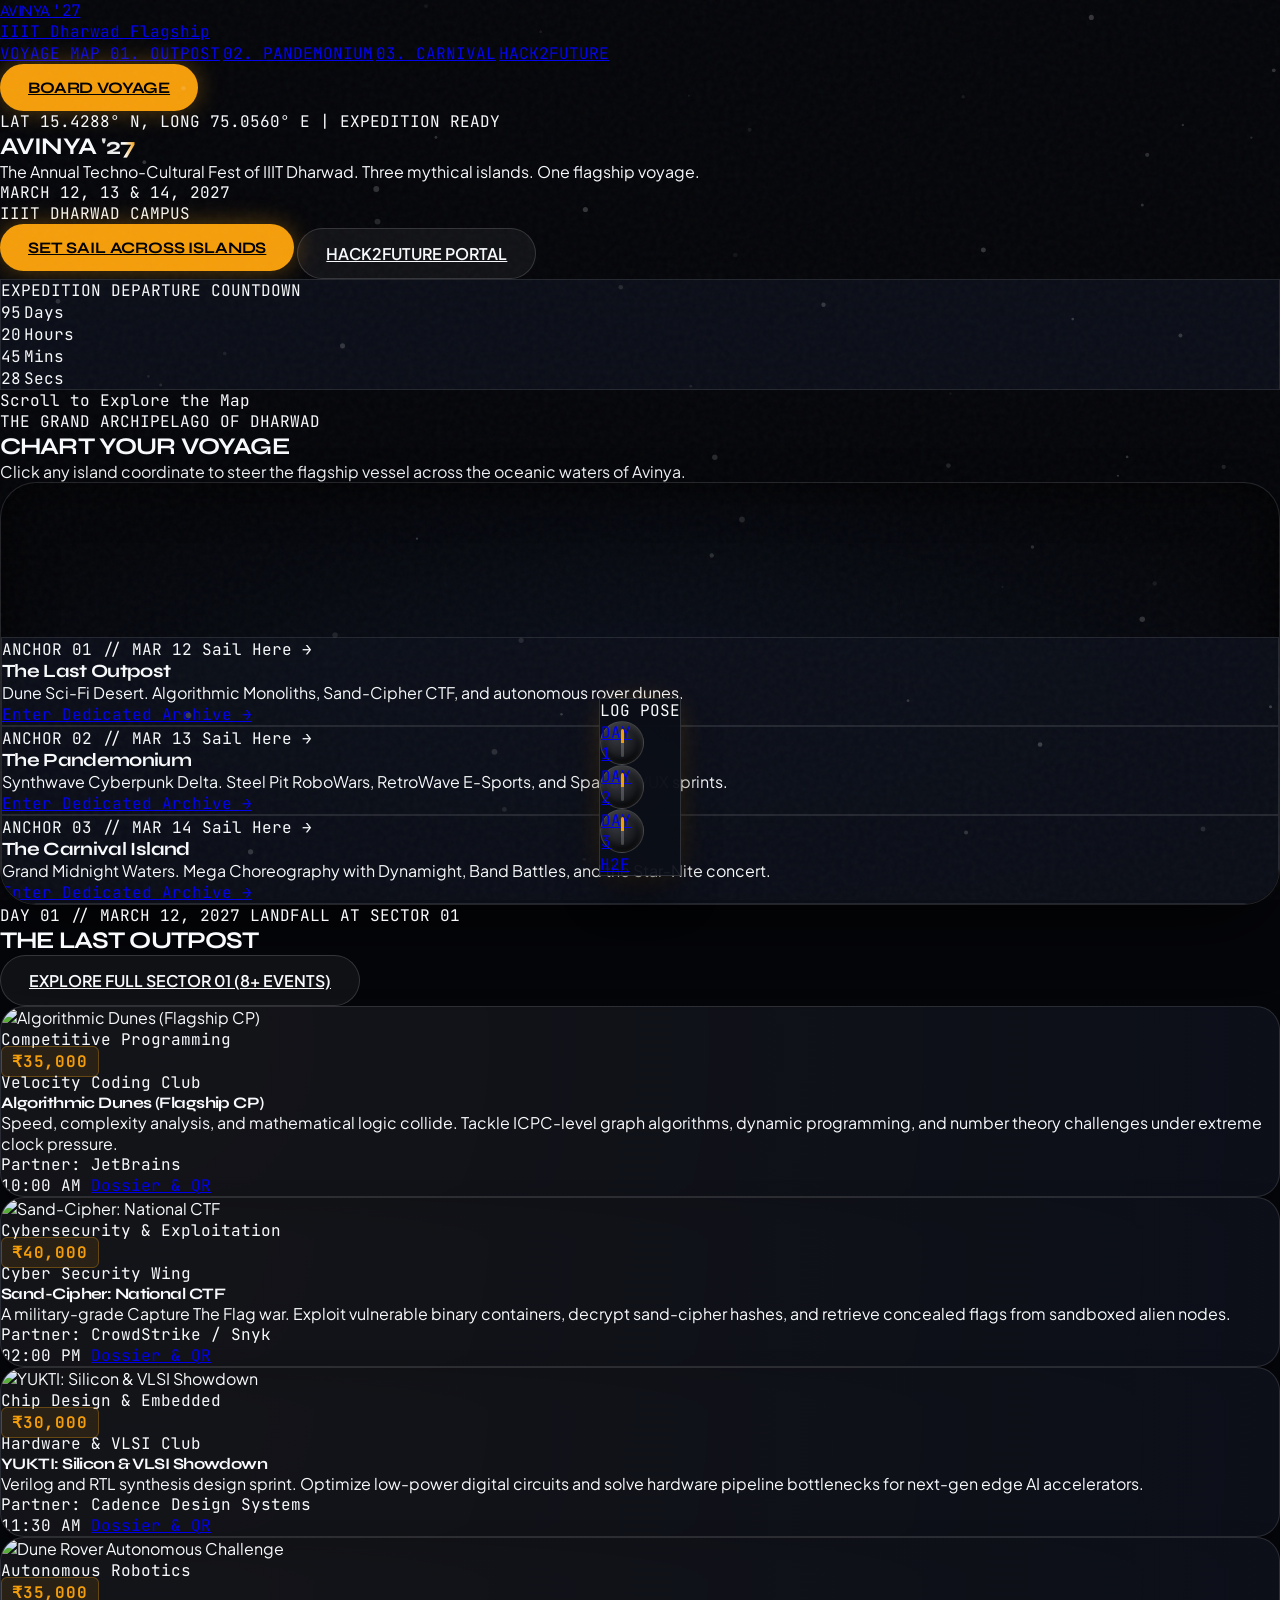
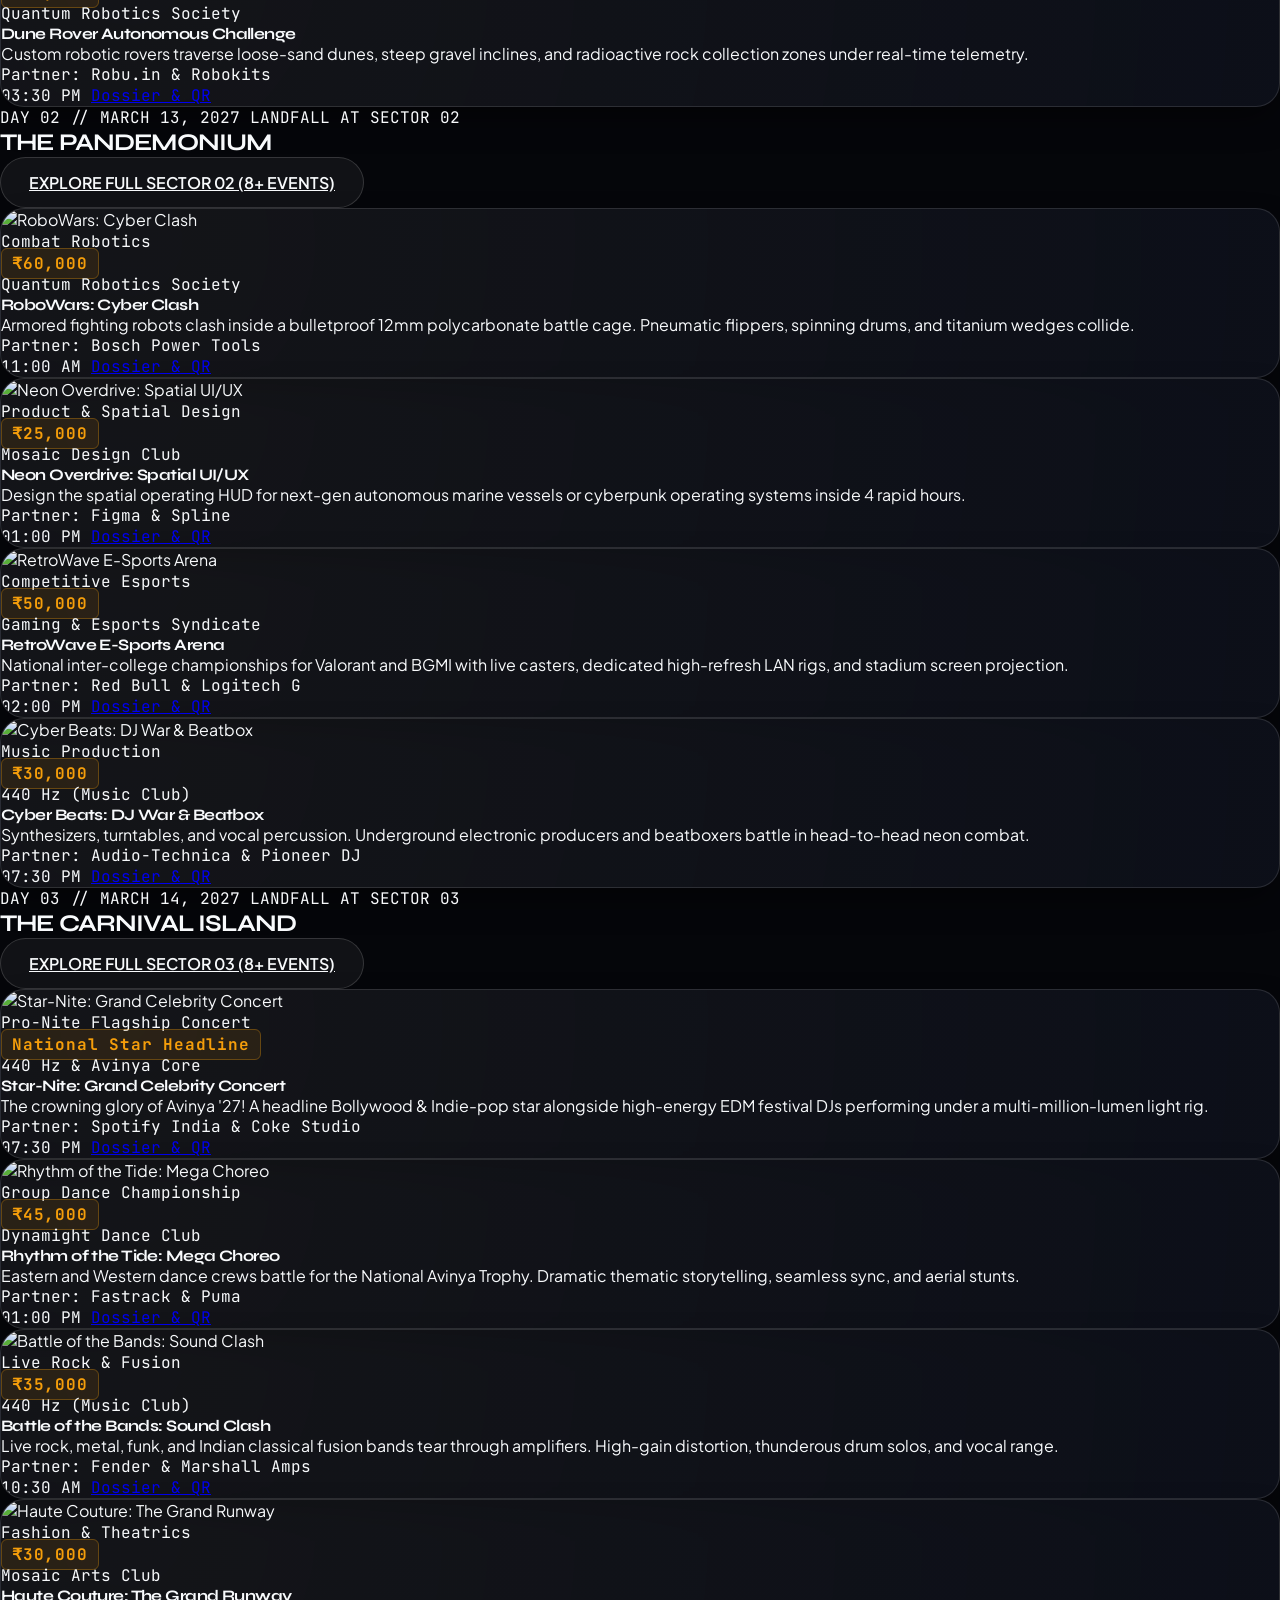
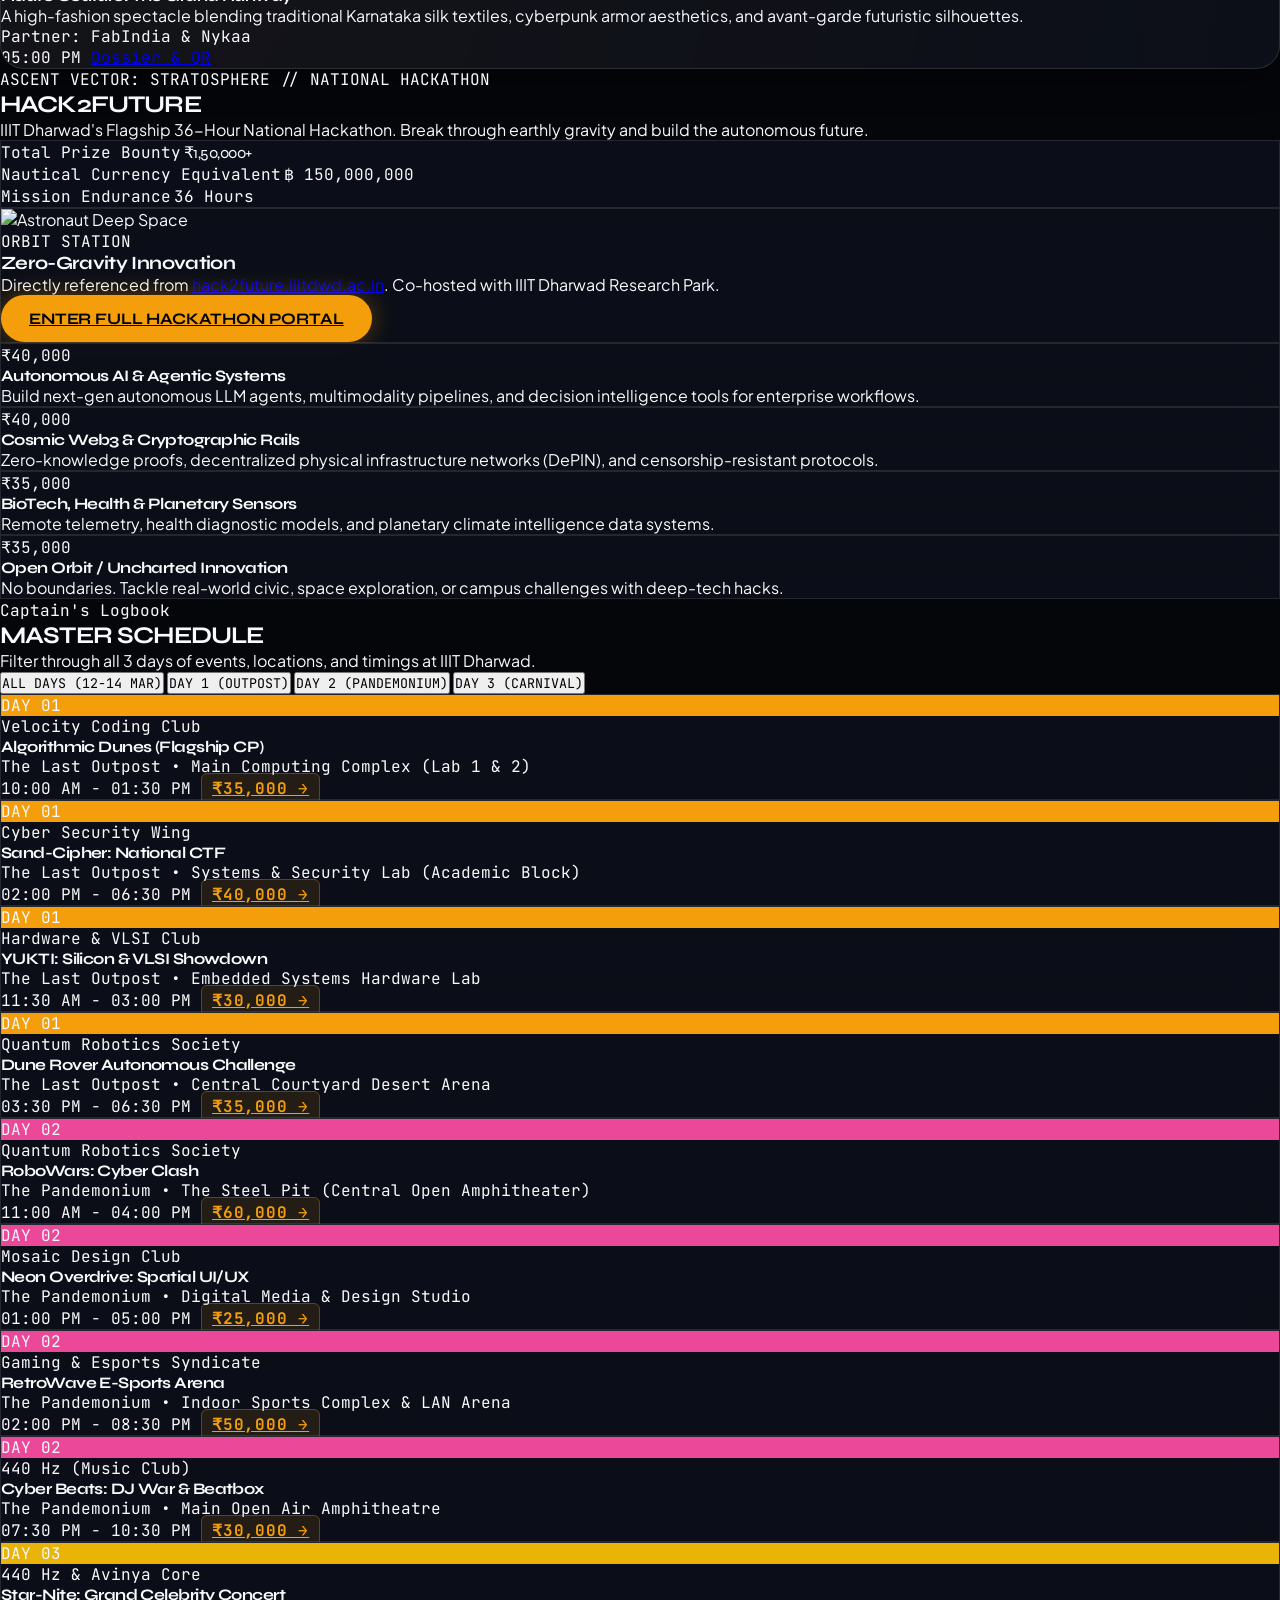
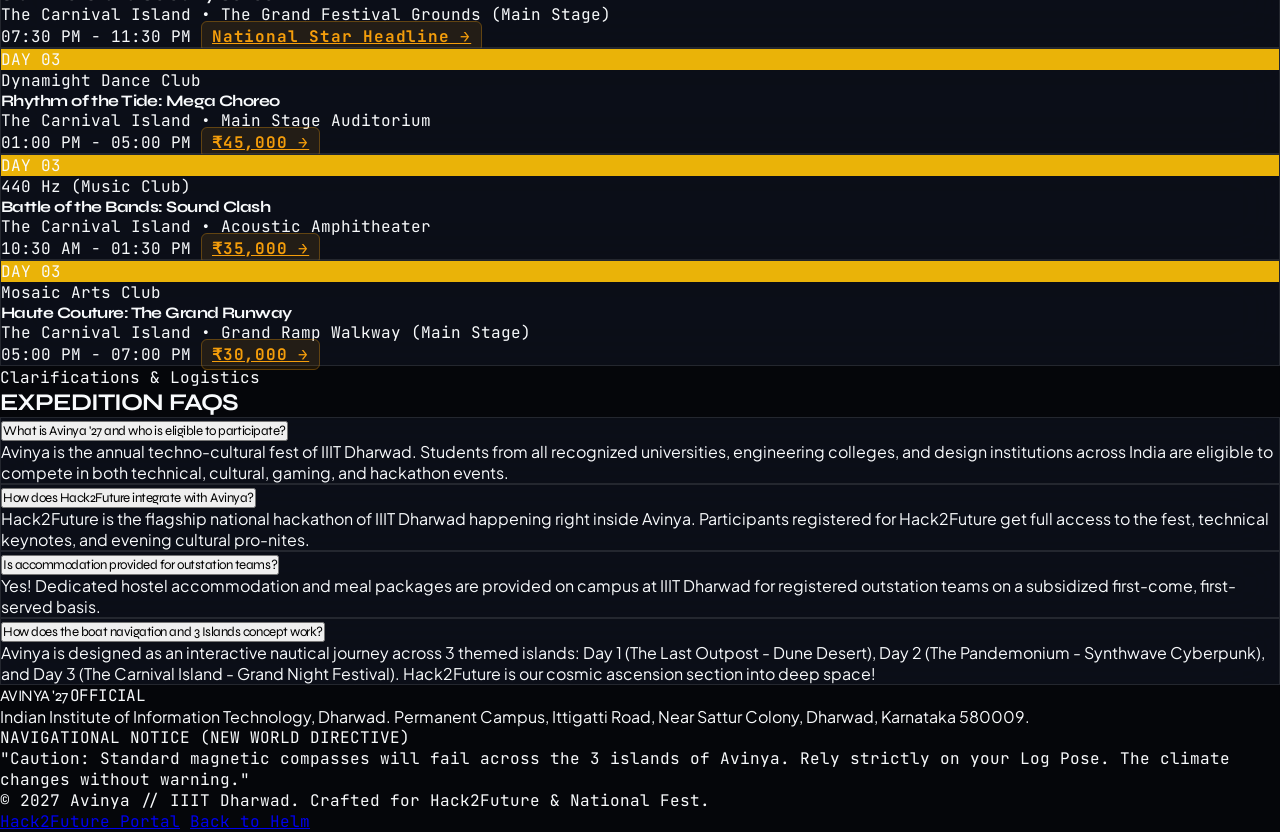
==== index.html @ 0f1f4bf7 "fix: remove active curtain overlay and ensure safe instant rendering on deployment" ====
<!DOCTYPE html>
<html lang="en" class="scroll-smooth">
<head>
  <meta charset="UTF-8">
  <meta name="viewport" content="width=device-width, initial-scale=1.0">
  <title>AVINYA '27 | IIIT Dharwad Techno-Cultural Fest & Hack2Future</title>
  <meta name="description" content="Official portal of Avinya '27 - The 3-Day Techno-Cultural Odyssey of IIIT Dharwad (March 12-14, 2027) featuring Hack2Future national hackathon.">

  <!-- Tailwind CSS CDN -->
  <script src="https://cdn.tailwindcss.com"></script>
  <script>
    tailwind.config = {
      theme: {
        extend: {
          colors: {
            dune: { 400: '#FBBF24', 500: '#F59E0B', 600: '#D97706', 800: '#78350F' },
            synth: { 400: '#F472B6', 500: '#EC4899', 600: '#DB2777', cyan: '#06B6D4' },
            carnival: { 400: '#FDE047', 500: '#EAB308', 600: '#CA8A04', crimson: '#EF4444' },
            space: { cyan: '#38BDF8', violet: '#818CF8', navy: '#0B0F19' }
          }
        }
      }
    }
  </script>

  <!-- Lucide Icons CDN -->
  <script src="https://unpkg.com/lucide@latest"></script>
  <!-- GSAP & ScrollTrigger CDN -->
  <script src="https://cdnjs.cloudflare.com/ajax/libs/gsap/3.12.5/gsap.min.js"></script>
  <script src="https://cdnjs.cloudflare.com/ajax/libs/gsap/3.12.5/ScrollTrigger.min.js"></script>
  <!-- Custom Styles -->
  <link rel="stylesheet" href="styles.css">
</head>
<body class="bg-[#05060A] text-slate-100 antialiased selection:bg-amber-500 selection:text-black">

  <!-- Cinema-Wipe Page Transition Curtain -->
  <div id="page-curtain" class="page-curtain"></div>

  <!-- Particle Canvas -->
  <canvas id="ambient-canvas"></canvas>
  <div class="noise-overlay"></div>

  <!-- ========================================================================
       TOP NAVIGATION BAR (SHARED APPLE-STYLE)
       ======================================================================== -->
  <header class="fixed top-0 left-0 right-0 z-40 px-4 sm:px-8 py-4 transition-all duration-300 backdrop-blur-xl bg-[#05060A]/80 border-b border-white/10">
    <div class="max-w-7xl mx-auto flex items-center justify-between">
      
      <!-- Brand Logo / IIIT Dharwad Crest -->
      <a href="index.html" class="flex items-center gap-3 group">
        <div class="w-10 h-10 rounded-xl bg-gradient-to-tr from-amber-500 to-pink-500 p-0.5 shadow-lg shadow-amber-500/20 group-hover:scale-105 transition-transform">
          <div class="w-full h-full bg-[#08090D] rounded-[10px] flex items-center justify-center">
            <i data-lucide="compass" class="w-5 h-5 text-amber-400 group-hover:rotate-45 transition-transform duration-500"></i>
          </div>
        </div>
        <div>
          <div class="font-display font-black text-lg tracking-wider text-white flex items-center gap-1.5">
            AVINYA <span class="text-xs font-mono font-bold px-1.5 py-0.5 rounded bg-amber-500/10 text-amber-400 border border-amber-500/30">'27</span>
          </div>
          <p class="text-[10px] font-mono tracking-widest text-slate-400 uppercase">IIIT Dharwad Flagship</p>
        </div>
      </a>

      <!-- Desktop Links: Direct to Dedicated Pages -->
      <nav class="hidden md:flex items-center gap-1 bg-white/5 border border-white/10 px-4 py-1.5 rounded-full backdrop-blur-lg">
        <a href="#voyage-map" class="px-3 py-1.5 text-xs font-mono tracking-wide text-amber-400 hover:text-white transition-colors flex items-center gap-1.5">
          <i data-lucide="navigation-2" class="w-3.5 h-3.5"></i> VOYAGE MAP
        </a>
        <span class="w-px h-3 bg-white/20 mx-1"></span>
        <a href="day1.html" class="px-3 py-1.5 text-xs font-mono tracking-wide text-slate-300 hover:text-amber-400 transition-colors">01. OUTPOST</a>
        <a href="day2.html" class="px-3 py-1.5 text-xs font-mono tracking-wide text-slate-300 hover:text-pink-400 transition-colors">02. PANDEMONIUM</a>
        <a href="day3.html" class="px-3 py-1.5 text-xs font-mono tracking-wide text-slate-300 hover:text-yellow-400 transition-colors">03. CARNIVAL</a>
        <span class="w-px h-3 bg-white/20 mx-1"></span>
        <a href="hack2future.html" class="px-3 py-1.5 text-xs font-mono font-bold text-sky-400 hover:text-sky-300 flex items-center gap-1.5 transition-colors">
          <i data-lucide="sparkles" class="w-3.5 h-3.5"></i> HACK2FUTURE
        </a>
      </nav>

      <!-- Action Controls -->
      <div class="flex items-center gap-3">
        <a href="hack2future.html" class="btn-primary text-xs !py-2.5 !px-5 inline-flex items-center gap-2">
          <span>BOARD VOYAGE</span>
          <i data-lucide="arrow-up-right" class="w-3.5 h-3.5"></i>
        </a>
      </div>

    </div>
  </header>

  <main class="relative z-10">

    <!-- ========================================================================
         HERO SECTION: THE HARBOR (PORT OF DHARWAD)
         ======================================================================== -->
    <section id="hero" class="relative min-h-screen flex flex-col justify-center items-center px-4 sm:px-6 pt-24 pb-20 overflow-hidden">
      
      <!-- Subtle Horizon Glow -->
      <div class="absolute inset-0 bg-radial from-amber-500/10 via-transparent to-transparent pointer-events-none"></div>
      
      <!-- Telemetry Coordinates Header -->
      <div class="apple-reveal flex items-center gap-2 px-3.5 py-1.5 rounded-full bg-white/5 border border-white/10 text-slate-300 text-xs font-mono mb-6">
        <span class="w-2 h-2 rounded-full bg-emerald-400 animate-ping"></span>
        <span>LAT 15.4288° N, LONG 75.0560° E</span>
        <span class="text-slate-500">|</span>
        <span class="text-amber-400 font-semibold">EXPEDITION READY</span>
      </div>

      <!-- Grand Title -->
      <div class="text-center max-w-5xl mx-auto">
        <h1 class="apple-reveal font-display font-black text-6xl sm:text-7xl md:text-8xl lg:text-9xl tracking-tight leading-[0.9] text-white uppercase mb-4">
          AVINYA <span class="text-shimmer">'27</span>
        </h1>
        
        <p class="apple-reveal text-lg sm:text-xl md:text-2xl font-light text-slate-300 max-w-2xl mx-auto mb-8 font-body">
          The Annual Techno-Cultural Fest of <span class="text-white font-semibold">IIIT Dharwad</span>. 
          Three mythical islands. One flagship voyage.
        </p>

        <!-- Fest Dates Badge -->
        <div class="apple-reveal inline-flex items-center gap-4 px-6 py-2.5 rounded-2xl bg-white/5 border border-white/15 backdrop-blur-xl mb-10 shadow-2xl shadow-black">
          <div class="flex items-center gap-2 text-amber-400 font-mono text-sm font-semibold">
            <i data-lucide="calendar" class="w-4 h-4"></i>
            <span>MARCH 12, 13 & 14, 2027</span>
          </div>
          <span class="w-px h-4 bg-white/20"></span>
          <div class="flex items-center gap-2 text-slate-400 font-mono text-sm">
            <i data-lucide="map-pin" class="w-4 h-4 text-pink-400"></i>
            <span>IIIT DHARWAD CAMPUS</span>
          </div>
        </div>

        <!-- Action CTAs -->
        <div class="apple-reveal flex flex-wrap items-center justify-center gap-4 mb-16">
          <a href="#voyage-map" class="btn-primary text-sm sm:text-base flex items-center gap-3 group">
            <span>SET SAIL ACROSS ISLANDS</span>
            <i data-lucide="anchor" class="w-4 h-4 group-hover:rotate-45 transition-transform"></i>
          </a>
          <a href="hack2future.html" class="btn-secondary text-sm sm:text-base flex items-center gap-3">
            <i data-lucide="rocket" class="w-4 h-4 text-sky-400"></i>
            <span>HACK2FUTURE PORTAL</span>
          </a>
        </div>

        <!-- Live Countdown Timer -->
        <div class="apple-reveal max-w-xl mx-auto p-4 rounded-2xl glass-panel">
          <div class="text-[11px] font-mono uppercase tracking-widest text-slate-400 mb-3 flex items-center justify-center gap-2">
            <i data-lucide="clock" class="w-3.5 h-3.5 text-amber-400"></i>
            <span>EXPEDITION DEPARTURE COUNTDOWN</span>
          </div>
          <div class="grid grid-cols-4 gap-2 text-center" id="countdown-grid">
            <div class="p-2 sm:p-3 rounded-xl bg-black/40 border border-white/5">
              <span id="cd-days" class="block font-mono font-bold text-2xl sm:text-3xl text-white">00</span>
              <span class="text-[10px] font-mono text-slate-400 uppercase">Days</span>
            </div>
            <div class="p-2 sm:p-3 rounded-xl bg-black/40 border border-white/5">
              <span id="cd-hours" class="block font-mono font-bold text-2xl sm:text-3xl text-white">00</span>
              <span class="text-[10px] font-mono text-slate-400 uppercase">Hours</span>
            </div>
            <div class="p-2 sm:p-3 rounded-xl bg-black/40 border border-white/5">
              <span id="cd-minutes" class="block font-mono font-bold text-2xl sm:text-3xl text-white">00</span>
              <span class="text-[10px] font-mono text-slate-400 uppercase">Mins</span>
            </div>
            <div class="p-2 sm:p-3 rounded-xl bg-black/40 border border-white/5">
              <span id="cd-seconds" class="block font-mono font-bold text-2xl sm:text-3xl text-amber-400">00</span>
              <span class="text-[10px] font-mono text-slate-400 uppercase">Secs</span>
            </div>
          </div>
        </div>

      </div>

      <div class="absolute bottom-6 left-1/2 -translate-x-1/2 flex flex-col items-center gap-2 text-slate-500 font-mono text-[10px] tracking-widest uppercase">
        <span>Scroll to Explore the Map</span>
        <div class="w-5 h-9 rounded-full border border-white/20 flex justify-center pt-1.5">
          <div class="w-1.5 h-2 rounded-full bg-amber-400 animate-bounce"></div>
        </div>
      </div>

    </section>

    <!-- ========================================================================
         INTERACTIVE ARCHIPELAGO VOYAGE MAP & SAILING PIRATE SHIP
         ======================================================================== -->
    <section id="voyage-map" class="py-24 px-4 sm:px-6 max-w-7xl mx-auto">
      
      <div class="apple-reveal text-center max-w-3xl mx-auto mb-14">
        <div class="inline-flex items-center gap-2 px-3.5 py-1.5 rounded-full bg-amber-500/10 border border-amber-500/30 text-amber-400 text-xs font-mono mb-3">
          <i data-lucide="map" class="w-3.5 h-3.5"></i>
          <span>THE GRAND ARCHIPELAGO OF DHARWAD</span>
        </div>
        <h2 class="font-display font-black text-4xl sm:text-6xl text-white uppercase tracking-tight mb-4">
          CHART YOUR <span class="text-amber-400">VOYAGE</span>
        </h2>
        <p class="text-slate-300 font-body text-base sm:text-lg">
          Click any island coordinate to steer the flagship vessel across the oceanic waters of Avinya.
        </p>
      </div>

      <!-- Interactive Map Frame -->
      <div class="apple-reveal archipelago-map-container p-6 sm:p-12 relative min-h-[480px] sm:min-h-[580px] flex items-center justify-center">
        
        <!-- Ocean Background Grid & Dotted Route -->
        <svg class="absolute inset-0 w-full h-full pointer-events-none" xmlns="http://www.w3.org/2000/svg">
          <defs>
            <linearGradient id="routeGradient" x1="0%" y1="0%" x2="100%" y2="100%">
              <stop offset="0%" stop-color="#F59E0B" />
              <stop offset="50%" stop-color="#EC4899" />
              <stop offset="100%" stop-color="#EAB308" />
            </linearGradient>
          </defs>
          <!-- Nautical Sailing Path -->
          <path d="M 120 400 Q 320 200, 520 340 T 920 180 T 1100 80" 
                fill="none" 
                stroke="url(#routeGradient)" 
                stroke-width="3" 
                stroke-dasharray="8 8" 
                class="opacity-60" />
        </svg>

        <!-- Sailing Ship / Flagship Vessel Icon (Moves dynamically) -->
        <div id="interactive-ship" class="voyager-ship" style="top: 68%; left: 16%;">
          <div class="relative w-12 h-12 rounded-full bg-amber-500/20 border-2 border-amber-400 p-2 flex items-center justify-center text-amber-300 shadow-xl shadow-amber-500/40">
            <i data-lucide="sailboat" class="w-6 h-6 animate-pulse"></i>
            <div class="water-ripple w-12 h-12"></div>
          </div>
        </div>

        <!-- 3 Interactive Island Atolls on Map -->
        <div class="relative z-20 w-full max-w-5xl grid grid-cols-1 md:grid-cols-3 gap-6 sm:gap-8">
          
          <!-- Island 1 Atoll Anchor -->
          <div onclick="window.sailToIsland(1)" class="p-6 rounded-3xl glass-panel border border-amber-500/30 hover:border-amber-400 transition-all cursor-pointer group text-left relative overflow-hidden bg-gradient-to-b from-amber-950/30 to-black/80">
            <div class="flex items-center justify-between mb-3">
              <span class="px-2.5 py-0.5 rounded-full bg-amber-500/20 text-amber-300 font-mono text-[10px] font-bold border border-amber-500/30">
                ANCHOR 01 // MAR 12
              </span>
              <span class="text-xs font-mono text-slate-400 group-hover:text-amber-400 transition-colors">Sail Here &rarr;</span>
            </div>
            <h3 class="font-display font-bold text-2xl text-white mb-2 group-hover:text-amber-400 transition-colors">
              The Last Outpost
            </h3>
            <p class="text-xs text-slate-300 font-body leading-relaxed mb-4">
              Dune Sci-Fi Desert. Algorithmic Monoliths, Sand-Cipher CTF, and autonomous rover dunes.
            </p>
            <a href="day1.html" class="text-xs font-mono font-bold text-amber-400 underline underline-offset-4">
              Enter Dedicated Archive &rarr;
            </a>
          </div>

          <!-- Island 2 Atoll Anchor -->
          <div onclick="window.sailToIsland(2)" class="p-6 rounded-3xl glass-panel border border-pink-500/30 hover:border-pink-400 transition-all cursor-pointer group text-left relative overflow-hidden bg-gradient-to-b from-pink-950/30 to-black/80">
            <div class="flex items-center justify-between mb-3">
              <span class="px-2.5 py-0.5 rounded-full bg-pink-500/20 text-pink-300 font-mono text-[10px] font-bold border border-pink-500/30">
                ANCHOR 02 // MAR 13
              </span>
              <span class="text-xs font-mono text-slate-400 group-hover:text-pink-400 transition-colors">Sail Here &rarr;</span>
            </div>
            <h3 class="font-display font-bold text-2xl text-white mb-2 group-hover:text-pink-400 transition-colors">
              The Pandemonium
            </h3>
            <p class="text-xs text-slate-300 font-body leading-relaxed mb-4">
              Synthwave Cyberpunk Delta. Steel Pit RoboWars, RetroWave E-Sports, and Spatial UI/UX sprints.
            </p>
            <a href="day2.html" class="text-xs font-mono font-bold text-pink-400 underline underline-offset-4">
              Enter Dedicated Archive &rarr;
            </a>
          </div>

          <!-- Island 3 Atoll Anchor -->
          <div onclick="window.sailToIsland(3)" class="p-6 rounded-3xl glass-panel border border-yellow-500/30 hover:border-yellow-400 transition-all cursor-pointer group text-left relative overflow-hidden bg-gradient-to-b from-yellow-950/30 to-black/80">
            <div class="flex items-center justify-between mb-3">
              <span class="px-2.5 py-0.5 rounded-full bg-yellow-500/20 text-yellow-300 font-mono text-[10px] font-bold border border-yellow-500/30">
                ANCHOR 03 // MAR 14
              </span>
              <span class="text-xs font-mono text-slate-400 group-hover:text-yellow-400 transition-colors">Sail Here &rarr;</span>
            </div>
            <h3 class="font-display font-bold text-2xl text-white mb-2 group-hover:text-yellow-400 transition-colors">
              The Carnival Island
            </h3>
            <p class="text-xs text-slate-300 font-body leading-relaxed mb-4">
              Grand Midnight Waters. Mega Choreography with Dynamight, Band Battles, and the Star-Nite concert.
            </p>
            <a href="day3.html" class="text-xs font-mono font-bold text-yellow-400 underline underline-offset-4">
              Enter Dedicated Archive &rarr;
            </a>
          </div>

        </div>

      </div>

    </section>

    <!-- ========================================================================
         ISLAND 01: THE LAST OUTPOST (DAY 1)
         ======================================================================== -->
    <section id="day1" class="island-section py-24 px-4 sm:px-6 relative overflow-hidden" data-accent="#F59E0B">
      <div class="absolute inset-0 bg-gradient-to-b from-amber-950/20 via-transparent to-transparent pointer-events-none"></div>

      <div class="max-w-7xl mx-auto relative">
        <div class="apple-reveal mb-14 flex flex-col md:flex-row md:items-end justify-between gap-6">
          <div>
            <div class="flex items-center gap-3 font-mono text-xs text-amber-400 font-semibold mb-3">
              <span class="px-2.5 py-1 rounded bg-amber-500/10 border border-amber-500/30">DAY 01 // MARCH 12, 2027</span>
              <span>LANDFALL AT SECTOR 01</span>
            </div>
            <h2 class="font-display font-black text-4xl sm:text-6xl text-white uppercase tracking-tight">
              THE LAST <span class="text-amber-400">OUTPOST</span>
            </h2>
          </div>
          <a href="day1.html" class="btn-secondary text-xs flex items-center gap-2 self-start md:self-auto">
            <span>EXPLORE FULL SECTOR 01 (8+ EVENTS)</span>
            <i data-lucide="arrow-right" class="w-3.5 h-3.5"></i>
          </a>
        </div>

        <!-- Events Grid (Rendered with .island-atoll-card) -->
        <div class="grid grid-cols-1 md:grid-cols-2 lg:grid-cols-4 gap-6" id="day1-events-grid"></div>
      </div>
    </section>

    <!-- ========================================================================
         ISLAND 02: THE PANDEMONIUM (DAY 2)
         ======================================================================== -->
    <section id="day2" class="island-section py-24 px-4 sm:px-6 relative overflow-hidden" data-accent="#EC4899">
      <div class="absolute inset-0 bg-gradient-to-b from-pink-950/20 via-transparent to-transparent pointer-events-none"></div>

      <div class="max-w-7xl mx-auto relative">
        <div class="apple-reveal mb-14 flex flex-col md:flex-row md:items-end justify-between gap-6">
          <div>
            <div class="flex items-center gap-3 font-mono text-xs text-pink-400 font-semibold mb-3">
              <span class="px-2.5 py-1 rounded bg-pink-500/10 border border-pink-500/30">DAY 02 // MARCH 13, 2027</span>
              <span>LANDFALL AT SECTOR 02</span>
            </div>
            <h2 class="font-display font-black text-4xl sm:text-6xl text-white uppercase tracking-tight">
              THE <span class="text-pink-500">PANDEMONIUM</span>
            </h2>
          </div>
          <a href="day2.html" class="btn-secondary text-xs flex items-center gap-2 self-start md:self-auto">
            <span>EXPLORE FULL SECTOR 02 (8+ EVENTS)</span>
            <i data-lucide="arrow-right" class="w-3.5 h-3.5"></i>
          </a>
        </div>

        <div class="grid grid-cols-1 md:grid-cols-2 lg:grid-cols-4 gap-6" id="day2-events-grid"></div>
      </div>
    </section>

    <!-- ========================================================================
         ISLAND 03: THE CARNIVAL ISLAND (DAY 3)
         ======================================================================== -->
    <section id="day3" class="island-section py-24 px-4 sm:px-6 relative overflow-hidden" data-accent="#EAB308">
      <div class="absolute inset-0 bg-gradient-to-b from-yellow-950/20 via-transparent to-transparent pointer-events-none"></div>

      <div class="max-w-7xl mx-auto relative">
        <div class="apple-reveal mb-14 flex flex-col md:flex-row md:items-end justify-between gap-6">
          <div>
            <div class="flex items-center gap-3 font-mono text-xs text-yellow-400 font-semibold mb-3">
              <span class="px-2.5 py-1 rounded bg-yellow-500/10 border border-yellow-500/30">DAY 03 // MARCH 14, 2027</span>
              <span>LANDFALL AT SECTOR 03</span>
            </div>
            <h2 class="font-display font-black text-4xl sm:text-6xl text-white uppercase tracking-tight">
              THE CARNIVAL <span class="text-yellow-400">ISLAND</span>
            </h2>
          </div>
          <a href="day3.html" class="btn-secondary text-xs flex items-center gap-2 self-start md:self-auto">
            <span>EXPLORE FULL SECTOR 03 (8+ EVENTS)</span>
            <i data-lucide="arrow-right" class="w-3.5 h-3.5"></i>
          </a>
        </div>

        <div class="grid grid-cols-1 md:grid-cols-2 lg:grid-cols-4 gap-6" id="day3-events-grid"></div>
      </div>
    </section>

    <!-- ========================================================================
         DEDICATED SECTION: HACK2FUTURE (ASTRONAUT / SPACE THEME)
         ======================================================================== -->
    <section id="hack2future" class="py-28 px-4 sm:px-6 relative overflow-hidden bg-gradient-to-b from-[#05060A] via-[#090D1A] to-[#05060A]" data-accent="#38BDF8">
      <div class="absolute top-1/2 left-1/2 -translate-x-1/2 -translate-y-1/2 w-[600px] h-[600px] bg-sky-500/10 blur-[140px] pointer-events-none rounded-full"></div>

      <div class="max-w-7xl mx-auto relative">
        <div class="apple-reveal text-center max-w-3xl mx-auto mb-16">
          <div class="inline-flex items-center gap-2 px-4 py-1.5 rounded-full bg-sky-500/10 border border-sky-500/30 text-sky-400 text-xs font-mono mb-4">
            <i data-lucide="rocket" class="w-3.5 h-3.5"></i>
            <span>ASCENT VECTOR: STRATOSPHERE // NATIONAL HACKATHON</span>
          </div>
          <h2 class="font-display font-black text-5xl sm:text-7xl text-white uppercase tracking-tight mb-4">
            HACK2<span class="text-transparent bg-clip-text bg-gradient-to-r from-sky-400 to-indigo-400">FUTURE</span>
          </h2>
          <p class="text-slate-300 font-body text-lg sm:text-xl">
            IIIT Dharwad's Flagship 36-Hour National Hackathon. Break through earthly gravity and build the autonomous future.
          </p>

          <div class="mt-8 inline-flex flex-wrap items-center justify-center gap-6 p-4 px-8 rounded-2xl glass-panel border border-sky-500/30">
            <div>
              <span class="text-[11px] font-mono uppercase text-slate-400 block">Total Prize Bounty</span>
              <span class="font-display font-black text-3xl sm:text-4xl text-sky-400">₹1,50,000+</span>
            </div>
            <span class="w-px h-8 bg-white/20 hidden sm:block"></span>
            <div>
              <span class="text-[11px] font-mono uppercase text-slate-400 block">Nautical Currency Equivalent</span>
              <span class="font-mono font-bold text-2xl sm:text-3xl text-amber-400">฿ 150,000,000</span>
            </div>
            <span class="w-px h-8 bg-white/20 hidden sm:block"></span>
            <div>
              <span class="text-[11px] font-mono uppercase text-slate-400 block">Mission Endurance</span>
              <span class="font-mono font-bold text-2xl sm:text-3xl text-emerald-400">36 Hours</span>
            </div>
          </div>
        </div>

        <div class="grid grid-cols-1 lg:grid-cols-3 gap-6 mb-16">
          <div class="apple-reveal lg:col-span-1 rounded-3xl overflow-hidden glass-panel border border-sky-500/20 relative group min-h-[380px] flex flex-col justify-end p-8">
            <img src="https://images.unsplash.com/photo-1618005182384-a83a8bd57fbe?auto=format&fit=crop&w=800&q=80" 
                 alt="Astronaut Deep Space" 
                 class="absolute inset-0 w-full h-full object-cover group-hover:scale-105 transition-transform duration-700 opacity-60">
            <div class="absolute inset-0 bg-gradient-to-t from-[#05060A] via-[#05060A]/70 to-transparent"></div>
            
            <div class="relative z-10">
              <span class="px-2.5 py-1 rounded bg-sky-500/20 text-sky-300 font-mono text-xs border border-sky-500/30 mb-3 inline-block">
                ORBIT STATION
              </span>
              <h3 class="font-display font-bold text-2xl text-white mb-2">Zero-Gravity Innovation</h3>
              <p class="text-sm text-slate-300 font-body mb-6">
                Directly referenced from <a href="https://hack2future.iiitdwd.ac.in/" target="_blank" class="text-sky-400 underline underline-offset-4 hover:text-sky-300">hack2future.iiitdwd.ac.in</a>. Co-hosted with IIIT Dharwad Research Park.
              </p>
              <a href="hack2future.html" class="btn-primary !bg-sky-400 !shadow-sky-400/30 text-xs w-full text-center">
                ENTER FULL HACKATHON PORTAL
              </a>
            </div>
          </div>

          <div class="lg:col-span-2 grid grid-cols-1 sm:grid-cols-2 gap-4" id="hackathon-tracks-grid"></div>
        </div>
      </div>
    </section>

    <!-- Master Schedule -->
    <section id="schedule" class="py-24 px-4 sm:px-6 max-w-7xl mx-auto border-t border-white/10">
      <div class="apple-reveal text-center max-w-2xl mx-auto mb-12">
        <span class="text-xs font-mono uppercase tracking-widest text-amber-400 mb-2 block">Captain's Logbook</span>
        <h2 class="font-display font-black text-4xl sm:text-5xl text-white uppercase tracking-tight mb-4">
          MASTER SCHEDULE
        </h2>
        <p class="text-slate-400 font-body text-base">
          Filter through all 3 days of events, locations, and timings at IIIT Dharwad.
        </p>

        <div class="flex flex-wrap items-center justify-center gap-2 mt-8">
          <button class="schedule-tab-btn active px-4 py-2 rounded-full text-xs font-mono font-semibold transition-all bg-amber-500 text-black shadow-lg shadow-amber-500/20" data-filter="all">
            ALL DAYS (12-14 MAR)
          </button>
          <button class="schedule-tab-btn px-4 py-2 rounded-full text-xs font-mono font-semibold transition-all bg-white/5 text-slate-300 hover:text-white border border-white/10" data-filter="day1">
            DAY 1 (OUTPOST)
          </button>
          <button class="schedule-tab-btn px-4 py-2 rounded-full text-xs font-mono font-semibold transition-all bg-white/5 text-slate-300 hover:text-white border border-white/10" data-filter="day2">
            DAY 2 (PANDEMONIUM)
          </button>
          <button class="schedule-tab-btn px-4 py-2 rounded-full text-xs font-mono font-semibold transition-all bg-white/5 text-slate-300 hover:text-white border border-white/10" data-filter="day3">
            DAY 3 (CARNIVAL)
          </button>
        </div>
      </div>

      <div class="space-y-4 max-w-4xl mx-auto" id="master-schedule-list"></div>
    </section>

    <!-- FAQs -->
    <section id="faqs" class="py-20 px-4 sm:px-6 max-w-4xl mx-auto border-t border-white/10">
      <div class="apple-reveal text-center mb-12">
        <span class="text-xs font-mono uppercase tracking-widest text-slate-400 mb-2 block">Clarifications & Logistics</span>
        <h2 class="font-display font-black text-3xl sm:text-4xl text-white uppercase tracking-tight">
          EXPEDITION FAQS
        </h2>
      </div>

      <div class="space-y-4 font-body" id="faqs-accordion"></div>
    </section>

    <!-- Footer -->
    <footer class="py-16 px-4 sm:px-6 border-t border-white/10 bg-[#040508] relative z-20">
      <div class="max-w-7xl mx-auto flex flex-col md:flex-row items-start md:items-center justify-between gap-8 mb-12">
        <div>
          <div class="font-display font-black text-2xl text-white flex items-center gap-2 mb-2">
            AVINYA '27 <span class="text-xs font-mono text-amber-400 px-2 py-0.5 rounded bg-amber-500/10 border border-amber-500/30">OFFICIAL</span>
          </div>
          <p class="text-xs text-slate-400 font-body max-w-md">
            Indian Institute of Information Technology, Dharwad. Permanent Campus, Ittigatti Road, Near Sattur Colony, Dharwad, Karnataka 580009.
          </p>
        </div>

        <div class="p-4 rounded-2xl bg-white/5 border border-white/10 max-w-md">
          <div class="flex items-center gap-2 text-xs font-mono text-amber-400 font-semibold mb-1">
            <i data-lucide="compass" class="w-3.5 h-3.5"></i>
            <span>NAVIGATIONAL NOTICE (NEW WORLD DIRECTIVE)</span>
          </div>
          <p class="text-[11px] text-slate-400 font-mono leading-relaxed">
            "Caution: Standard magnetic compasses will fail across the 3 islands of Avinya. Rely strictly on your Log Pose. The climate changes without warning."
          </p>
        </div>
      </div>

      <div class="max-w-7xl mx-auto pt-8 border-t border-white/5 flex flex-col sm:flex-row items-center justify-between gap-4 text-xs font-mono text-slate-500">
        <div>
          &copy; 2027 Avinya // IIIT Dharwad. Crafted for Hack2Future & National Fest.
        </div>
        <div class="flex items-center gap-6">
          <a href="https://hack2future.iiitdwd.ac.in/" target="_blank" class="hover:text-amber-400 transition-colors">Hack2Future Portal</a>
          <a href="#hero" class="hover:text-amber-400 transition-colors">Back to Helm</a>
        </div>
      </div>
    </footer>

  </main>

  <!-- Floating Log Pose HUD -->
  <aside class="logpose-dock">
    <div class="glass-pill px-4 sm:px-6 py-2.5 rounded-full flex items-center gap-3 sm:gap-5">
      <div class="hidden sm:flex items-center gap-2 border-r border-white/15 pr-3 text-slate-400">
        <i data-lucide="compass" class="w-4 h-4 text-amber-400"></i>
        <span class="text-[10px] font-mono font-bold tracking-wider uppercase text-slate-300">LOG POSE</span>
      </div>

      <a href="day1.html" class="dial-sphere group" id="dial-day1" title="Day 1: The Last Outpost">
        <div class="dial-needle" style="--angle: 25deg;"></div>
        <span class="absolute -top-7 left-1/2 -translate-x-1/2 text-[9px] font-mono text-amber-400 opacity-0 group-hover:opacity-100 transition-opacity whitespace-nowrap bg-black/80 px-1.5 py-0.5 rounded border border-amber-500/30">
          DAY 1
        </span>
      </a>

      <a href="day2.html" class="dial-sphere group" id="dial-day2" title="Day 2: The Pandemonium">
        <div class="dial-needle" style="--angle: -45deg;"></div>
        <span class="absolute -top-7 left-1/2 -translate-x-1/2 text-[9px] font-mono text-pink-400 opacity-0 group-hover:opacity-100 transition-opacity whitespace-nowrap bg-black/80 px-1.5 py-0.5 rounded border border-pink-500/30">
          DAY 2
        </span>
      </a>

      <a href="day3.html" class="dial-sphere group" id="dial-day3" title="Day 3: The Carnival Island">
        <div class="dial-needle" style="--angle: 70deg;"></div>
        <span class="absolute -top-7 left-1/2 -translate-x-1/2 text-[9px] font-mono text-yellow-400 opacity-0 group-hover:opacity-100 transition-opacity whitespace-nowrap bg-black/80 px-1.5 py-0.5 rounded border border-yellow-500/30">
          DAY 3
        </span>
      </a>

      <span class="w-px h-5 bg-white/15"></span>

      <a href="hack2future.html" class="px-2.5 py-1 rounded-full bg-sky-500/10 hover:bg-sky-500/20 border border-sky-500/30 flex items-center gap-1.5 text-sky-400 text-xs font-mono font-bold transition-all" title="Ascend to Hack2Future">
        <i data-lucide="rocket" class="w-3.5 h-3.5 animate-pulse"></i>
        <span class="hidden md:inline">H2F</span>
      </a>

      <a href="#schedule" class="p-1.5 rounded-full hover:bg-white/10 text-slate-400 hover:text-white transition-colors" title="View Full Itinerary">
        <i data-lucide="calendar" class="w-4 h-4"></i>
      </a>
    </div>
  </aside>

  <script src="events-data.js"></script>
  <script src="app.js"></script>
</body>
</html>
---- styles.css ----
@import url('https://fonts.googleapis.com/css2?family=JetBrains+Mono:wght@300;400;500;700&family=Plus+Jakarta+Sans:wght@300;400;500;600;700;800&family=Syne:wght@500;700;800;900&display=swap');

:root {
  --font-display: 'Syne', -apple-system, BlinkMacSystemFont, sans-serif;
  --font-body: 'Plus Jakarta Sans', -apple-system, BlinkMacSystemFont, sans-serif;
  --font-mono: 'JetBrains Mono', monospace;

  --current-accent: #F59E0B;
  --current-glow: rgba(245, 158, 11, 0.35);
  --bg-deep: #05060A;
  --card-bg: rgba(13, 16, 26, 0.9);
  --card-border: rgba(255, 255, 255, 0.1);
}

* {
  box-sizing: border-box;
  margin: 0;
  padding: 0;
  -webkit-font-smoothing: antialiased;
  -moz-osx-font-smoothing: grayscale;
}

html {
  scroll-behavior: smooth;
  background-color: var(--bg-deep);
  color: #F8FAFC;
  font-family: var(--font-body);
}

body {
  overflow-x: hidden;
  position: relative;
  background-color: var(--bg-deep);
  min-height: 100vh;
}

::selection {
  background: var(--current-accent);
  color: #000;
}

::-webkit-scrollbar {
  width: 6px;
}
::-webkit-scrollbar-track {
  background: #08090E;
}
::-webkit-scrollbar-thumb {
  background: rgba(255, 255, 255, 0.22);
  border-radius: 9999px;
}
::-webkit-scrollbar-thumb:hover {
  background: var(--current-accent);
}

/* Never block view on initial load */
.page-curtain {
  position: fixed;
  inset: 0;
  background: #05060A;
  z-index: 999;
  pointer-events: none;
  opacity: 0;
  transition: opacity 0.3s cubic-bezier(0.16, 1, 0.3, 1);
  display: none;
}

.page-curtain.is-active {
  display: block;
  opacity: 1;
  pointer-events: auto;
}

.font-display {
  font-family: var(--font-display);
  letter-spacing: -0.035em;
}

.font-body {
  font-family: var(--font-body);
}

.font-mono {
  font-family: var(--font-mono);
}

.text-shimmer {
  background: linear-gradient(
    90deg,
    rgba(255, 255, 255, 0.85) 0%,
    rgba(255, 255, 255, 1) 35%,
    var(--current-accent) 50%,
    rgba(255, 255, 255, 1) 65%,
    rgba(255, 255, 255, 0.85) 100%
  );
  background-size: 200% auto;
  color: transparent;
  -webkit-background-clip: text;
  background-clip: text;
  animation: shimmer 6s linear infinite;
}

@keyframes shimmer {
  to {
    background-position: 200% center;
  }
}

/* NEVER default to invisible 0 opacity! */
.apple-reveal {
  opacity: 1;
  transform: translateY(0) scale(1);
  filter: blur(0);
  transition: opacity 0.8s cubic-bezier(0.16, 1, 0.3, 1),
              transform 0.8s cubic-bezier(0.16, 1, 0.3, 1),
              filter 0.8s cubic-bezier(0.16, 1, 0.3, 1);
}

#ambient-canvas {
  position: fixed;
  top: 0;
  left: 0;
  width: 100vw;
  height: 100vh;
  pointer-events: none;
  z-index: 1;
  opacity: 0.75;
}

.noise-overlay {
  position: fixed;
  top: 0;
  left: 0;
  width: 100vw;
  height: 100vh;
  pointer-events: none;
  z-index: 2;
  opacity: 0.035;
  background-image: url("data:image/svg+xml,%3Csvg viewBox='0 0 200 200' xmlns='http://www.w3.org/2000/svg'%3E%3Cfilter id='noiseFilter'%3E%3CfeTurbulence type='fractalNoise' baseFrequency='0.8' numOctaves='3' stitchTiles='stitch'/%3E%3C/filter%3E%3Crect width='100%25' height='100%25' filter='url(%23noiseFilter)'/%3E%3C/svg%3E");
}

.glass-panel {
  background: var(--card-bg);
  backdrop-filter: blur(24px);
  -webkit-backdrop-filter: blur(24px);
  border: 1px solid var(--card-border);
}

.glass-pill {
  background: rgba(11, 14, 23, 0.9);
  backdrop-filter: blur(28px);
  -webkit-backdrop-filter: blur(28px);
  border: 1px solid rgba(255, 255, 255, 0.15);
  box-shadow: 0 24px 48px -15px rgba(0, 0, 0, 0.8),
              0 0 32px -10px var(--current-glow);
}

.island-atoll-card {
  position: relative;
  background: radial-gradient(circle at 10% 20%, rgba(255, 255, 255, 0.06), rgba(13, 16, 26, 0.95));
  border: 1.5px solid rgba(255, 255, 255, 0.12);
  border-radius: 24px;
  overflow: hidden;
  transition: transform 0.45s cubic-bezier(0.16, 1, 0.3, 1),
              box-shadow 0.45s cubic-bezier(0.16, 1, 0.3, 1),
              border-color 0.45s ease;
  box-shadow: 0 15px 35px -10px rgba(0, 0, 0, 0.6);
}

.island-atoll-card:hover {
  transform: translateY(-6px) scale(1.015);
  border-color: var(--current-accent);
  box-shadow: 0 25px 45px -12px var(--current-glow),
              0 0 20px -5px var(--current-glow);
}

.archipelago-map-container {
  position: relative;
  width: 100%;
  background: radial-gradient(ellipse at center, rgba(16, 24, 40, 0.6) 0%, rgba(5, 6, 10, 0.95) 80%);
  border: 1px solid rgba(255, 255, 255, 0.12);
  border-radius: 36px;
  overflow: hidden;
  box-shadow: 0 30px 70px -20px rgba(0, 0, 0, 0.9),
              inset 0 0 50px rgba(0, 0, 0, 0.8);
}

.voyager-ship {
  position: absolute;
  width: 48px;
  height: 48px;
  transform: translate(-50%, -50%);
  transition: transform 0.6s cubic-bezier(0.16, 1, 0.3, 1), left 0.5s ease, top 0.5s ease;
  z-index: 30;
  filter: drop-shadow(0 8px 16px rgba(0, 0, 0, 0.8));
}

.logpose-dock {
  position: fixed;
  bottom: 24px;
  left: 50%;
  transform: translateX(-50%);
  z-index: 50;
  transition: all 0.4s cubic-bezier(0.16, 1, 0.3, 1);
}

.dial-sphere {
  position: relative;
  width: 44px;
  height: 44px;
  border-radius: 50%;
  background: radial-gradient(circle at 35% 35%, rgba(255, 255, 255, 0.18), rgba(0, 0, 0, 0.85));
  border: 1.5px solid rgba(255, 255, 255, 0.18);
  box-shadow: inset 0 2px 6px rgba(255, 255, 255, 0.2),
              inset 0 -3px 8px rgba(0, 0, 0, 0.8);
  display: flex;
  align-items: center;
  justify-content: center;
  cursor: pointer;
  transition: all 0.3s ease;
}

.dial-sphere:hover {
  border-color: var(--current-accent);
  box-shadow: 0 0 16px var(--current-glow);
}

.dial-sphere.is-active {
  border-color: var(--current-accent);
  box-shadow: 0 0 22px var(--current-glow),
              inset 0 0 10px var(--current-glow);
}

.dial-needle {
  position: absolute;
  width: 3px;
  height: 28px;
  border-radius: 9999px;
  background: linear-gradient(to top, rgba(255,255,255,0.2) 50%, var(--current-accent) 50%);
  transform-origin: center center;
  transition: transform 0.6s cubic-bezier(0.34, 1.56, 0.64, 1);
}

.dial-sphere.is-active .dial-needle {
  animation: needleTremble 0.25s infinite ease-in-out alternate;
}

@keyframes needleTremble {
  0% { transform: rotate(calc(var(--angle, 0deg) - 3deg)); }
  100% { transform: rotate(calc(var(--angle, 0deg) + 3deg)); }
}

.bounty-tag {
  font-family: var(--font-mono);
  font-weight: 700;
  letter-spacing: 0.05em;
  color: var(--current-accent);
  background: rgba(245, 158, 11, 0.1);
  border: 1px solid rgba(245, 158, 11, 0.3);
  padding: 4px 10px;
  border-radius: 6px;
}

.btn-primary {
  position: relative;
  display: inline-flex;
  align-items: center;
  justify-content: center;
  font-family: var(--font-display);
  font-weight: 700;
  letter-spacing: -0.01em;
  padding: 14px 28px;
  border-radius: 9999px;
  color: #000;
  background: var(--current-accent);
  box-shadow: 0 0 25px var(--current-glow);
  transition: all 0.3s cubic-bezier(0.16, 1, 0.3, 1);
  overflow: hidden;
}

.btn-primary:hover {
  transform: translateY(-2px) scale(1.02);
  box-shadow: 0 0 35px var(--current-accent);
}

.btn-primary:active {
  transform: translateY(0) scale(0.98);
}

.btn-secondary {
  position: relative;
  display: inline-flex;
  align-items: center;
  justify-content: center;
  font-family: var(--font-body);
  font-weight: 600;
  padding: 14px 28px;
  border-radius: 9999px;
  color: #F8FAFC;
  background: rgba(255, 255, 255, 0.05);
  border: 1px solid rgba(255, 255, 255, 0.15);
  backdrop-filter: blur(12px);
  transition: all 0.3s ease;
}

.btn-secondary:hover {
  background: rgba(255, 255, 255, 0.1);
  border-color: rgba(255, 255, 255, 0.3);
  transform: translateY(-2px);
}
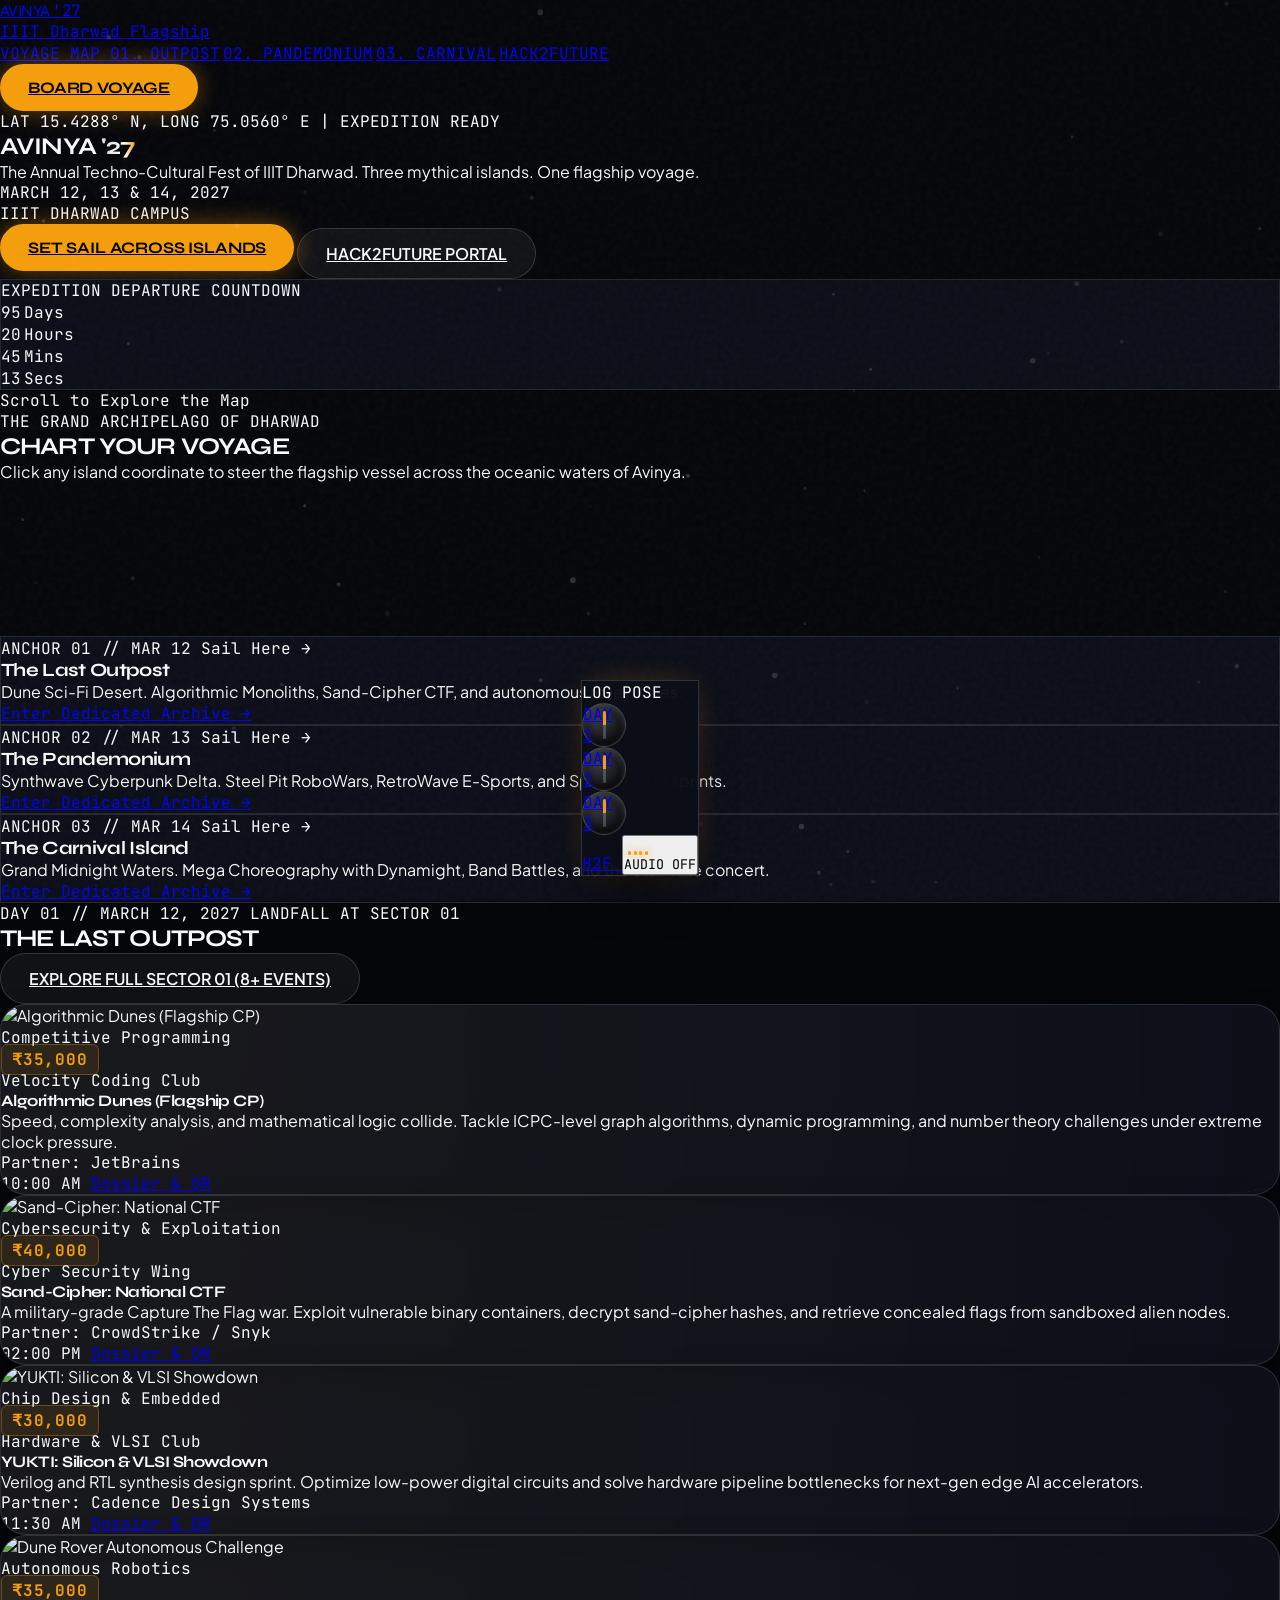
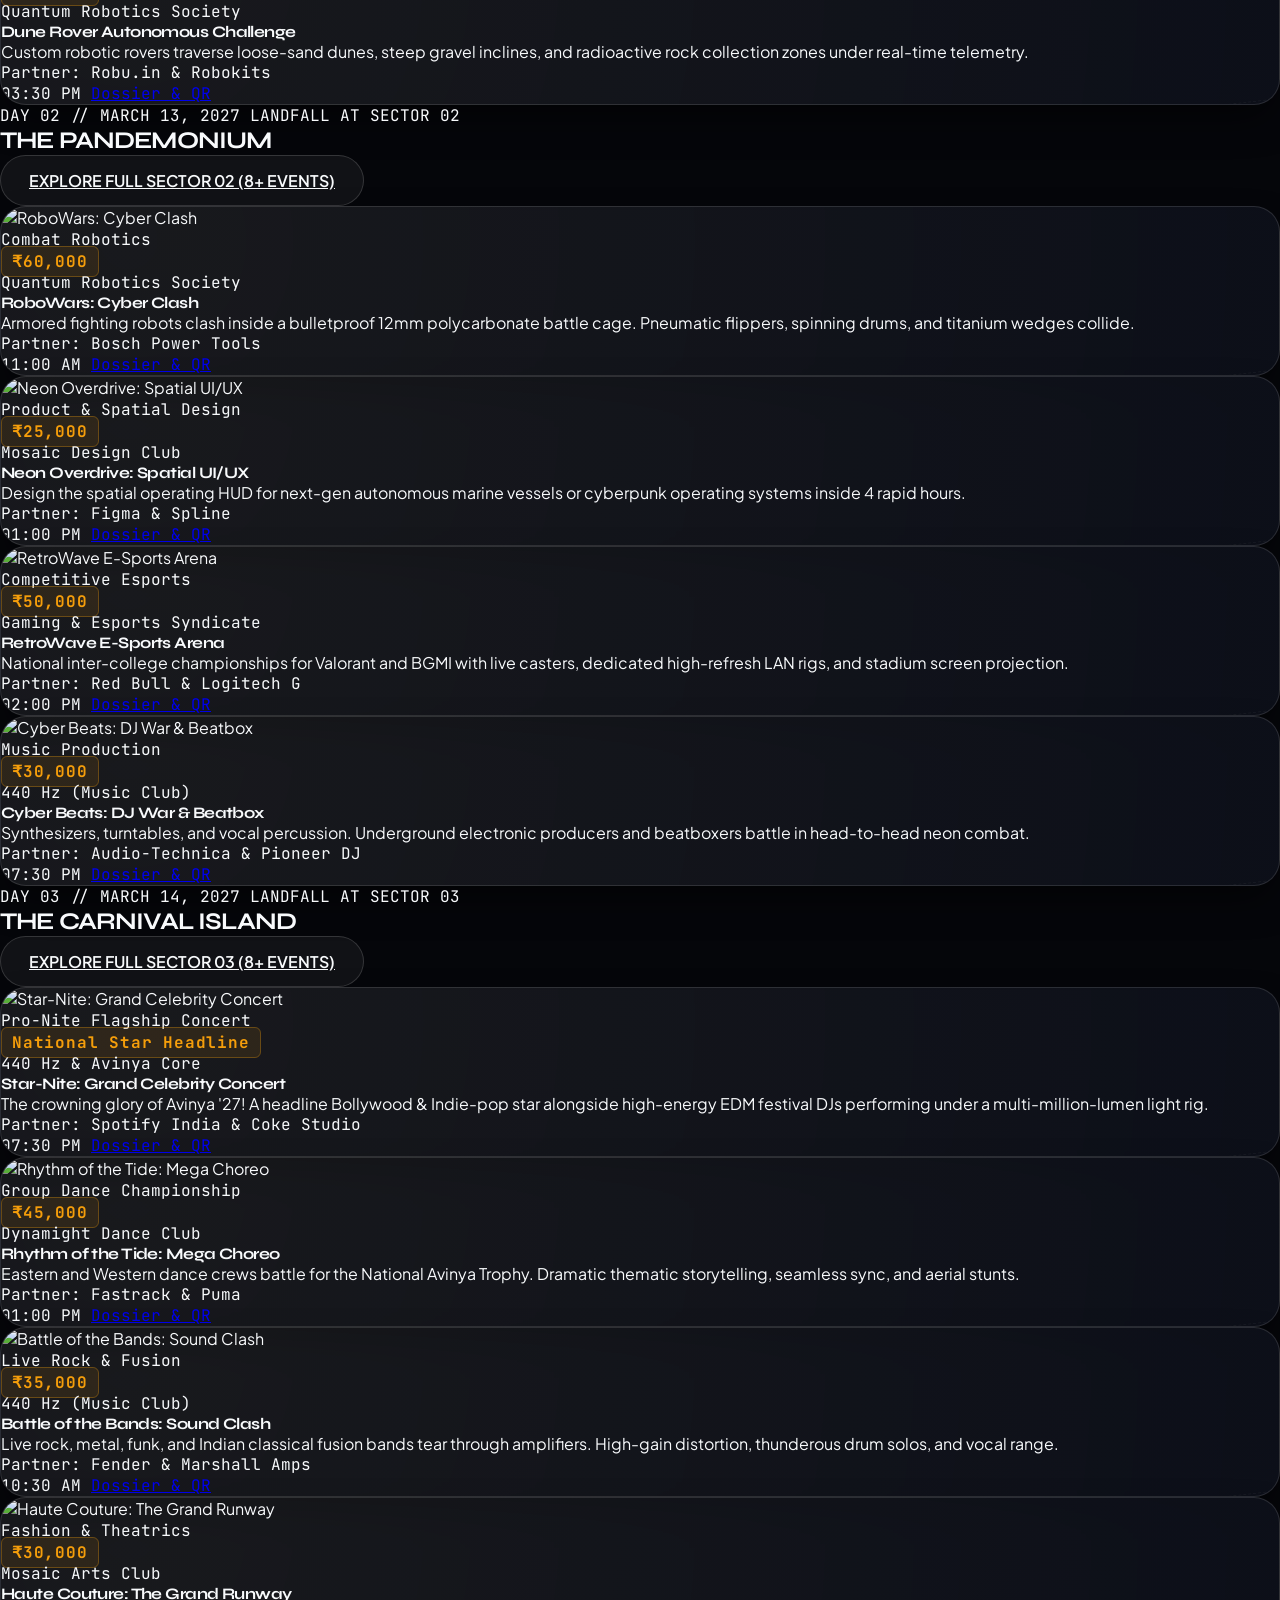
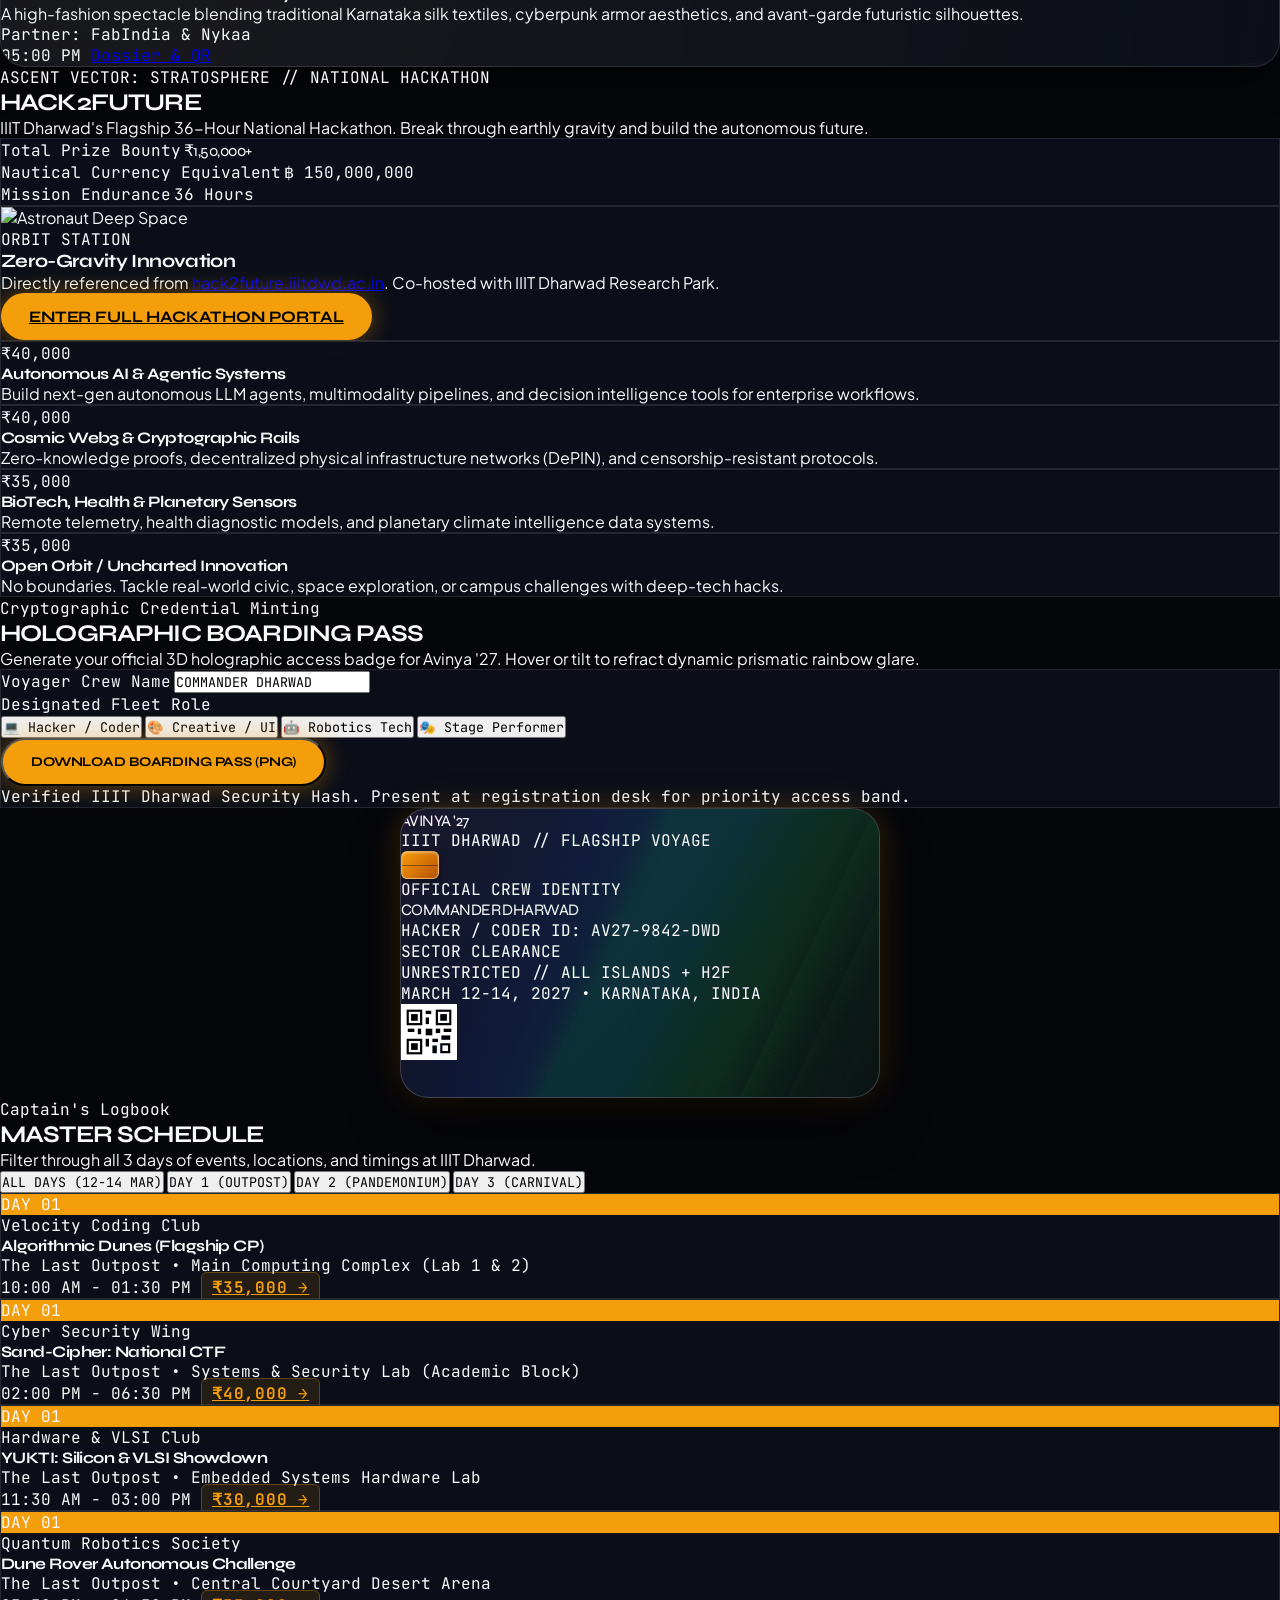
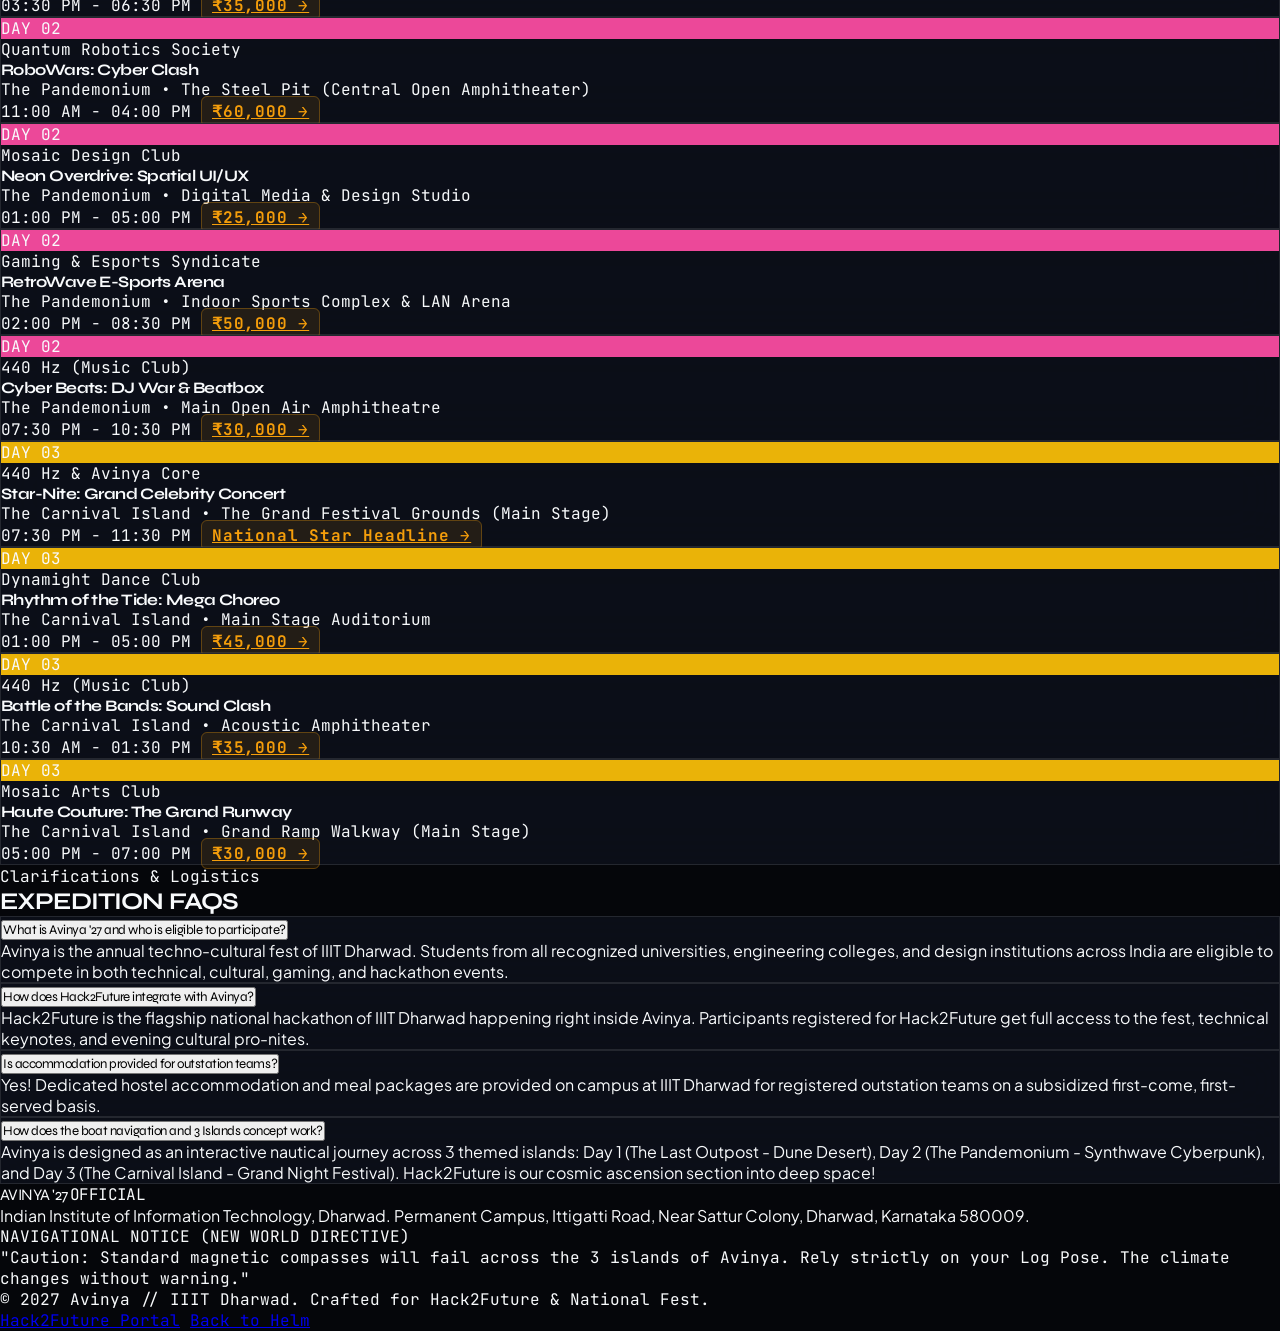
==== commit 1285a720: "feat: complete Awwwards-grade 3D WebGL ocean, sailing ship, holographic boarding pass minting, and W" ====
--- a/index.html
+++ b/index.html
@@ -28,10 +28,15 @@
   <!-- GSAP & ScrollTrigger CDN -->
   <script src="https://cdnjs.cloudflare.com/ajax/libs/gsap/3.12.5/gsap.min.js"></script>
   <script src="https://cdnjs.cloudflare.com/ajax/libs/gsap/3.12.5/ScrollTrigger.min.js"></script>
+  <!-- Three.js CDN for 3D WebGL Ocean & Sailing Exploration Ship -->
+  <script src="https://cdnjs.cloudflare.com/ajax/libs/three.js/r128/three.min.js"></script>
   <!-- Custom Styles -->
   <link rel="stylesheet" href="styles.css">
 </head>
 <body class="bg-[#05060A] text-slate-100 antialiased selection:bg-amber-500 selection:text-black">
+
+  <!-- 3D WebGL Ocean Container -->
+  <div id="webgl-ocean-container"></div>
 
   <!-- Cinema-Wipe Page Transition Curtain -->
   <div id="page-curtain" class="page-curtain"></div>
@@ -436,6 +441,140 @@
       </div>
     </section>
 
+    <!-- ========================================================================
+         HOLOGRAPHIC CREW BOARDING PASS GENERATOR (INTERACTIVE MINTING)
+         ======================================================================== -->
+    <section id="boarding-pass" class="py-24 px-4 sm:px-6 max-w-7xl mx-auto border-t border-white/10 relative overflow-hidden">
+      <div class="apple-reveal text-center max-w-3xl mx-auto mb-16">
+        <span class="text-xs font-mono uppercase tracking-widest text-amber-400 mb-2 block">Cryptographic Credential Minting</span>
+        <h2 class="font-display font-black text-4xl sm:text-5xl text-white uppercase tracking-tight mb-4">
+          HOLOGRAPHIC BOARDING PASS
+        </h2>
+        <p class="text-slate-300 font-body text-base">
+          Generate your official 3D holographic access badge for Avinya '27. Hover or tilt to refract dynamic prismatic rainbow glare.
+        </p>
+      </div>
+
+      <div class="grid grid-cols-1 lg:grid-cols-12 gap-10 items-center">
+        <!-- Minting Controls (5 cols) -->
+        <div class="lg:col-span-5 space-y-6 glass-panel p-6 sm:p-8 rounded-3xl border border-white/10">
+          <div>
+            <label class="block text-xs font-mono uppercase text-slate-400 mb-2">Voyager Crew Name</label>
+            <input type="text" id="pass-name-input" value="COMMANDER DHARWAD" maxlength="22" class="w-full px-4 py-3 rounded-xl bg-black/60 border border-white/20 text-white font-mono text-sm focus:border-amber-400 focus:outline-none transition-colors" placeholder="Enter your full name">
+          </div>
+
+          <div>
+            <label class="block text-xs font-mono uppercase text-slate-400 mb-2">Designated Fleet Role</label>
+            <div class="grid grid-cols-2 gap-2" id="role-selector-group">
+              <button type="button" class="role-btn active p-3 rounded-xl border text-xs font-mono font-bold transition-all text-left bg-sky-500/20 border-sky-400 text-sky-300" data-role="HACKER / CODER" data-code="ROLE-DEV" data-color="#38BDF8">
+                💻 Hacker / Coder
+              </button>
+              <button type="button" class="role-btn p-3 rounded-xl border text-xs font-mono font-bold transition-all text-left bg-white/5 border-white/10 text-slate-300 hover:border-white/30" data-role="CREATIVE / DESIGN" data-code="ROLE-DSN" data-color="#EC4899">
+                🎨 Creative / UI
+              </button>
+              <button type="button" class="role-btn p-3 rounded-xl border text-xs font-mono font-bold transition-all text-left bg-white/5 border-white/10 text-slate-300 hover:border-white/30" data-role="ROBOTICS / HARDWARE" data-code="ROLE-ROB" data-color="#F59E0B">
+                🤖 Robotics Tech
+              </button>
+              <button type="button" class="role-btn p-3 rounded-xl border text-xs font-mono font-bold transition-all text-left bg-white/5 border-white/10 text-slate-300 hover:border-white/30" data-role="STAGE PERFORMER" data-code="ROLE-ART" data-color="#EAB308">
+                🎭 Stage Performer
+              </button>
+            </div>
+          </div>
+
+          <div class="pt-2 border-t border-white/10 flex flex-col sm:flex-row items-center gap-3">
+            <button id="download-pass-btn" class="w-full btn-primary text-xs !py-3.5 flex items-center justify-center gap-2">
+              <i data-lucide="download" class="w-4 h-4"></i>
+              <span>DOWNLOAD BOARDING PASS (PNG)</span>
+            </button>
+          </div>
+
+          <div class="p-3.5 rounded-xl bg-amber-500/10 border border-amber-500/20 text-[11px] font-mono text-amber-300/90 flex items-start gap-2">
+            <i data-lucide="shield-check" class="w-4 h-4 text-amber-400 shrink-0 mt-0.5"></i>
+            <span>Verified IIIT Dharwad Security Hash. Present at registration desk for priority access band.</span>
+          </div>
+        </div>
+
+        <!-- 3D Holographic Card Preview (7 cols) -->
+        <div class="lg:col-span-7 flex justify-center holographic-pass-container">
+          <div class="holographic-card p-6 sm:p-8 flex flex-col justify-between" id="crew-holographic-card">
+            <!-- Holographic Foil Overlay -->
+            <div class="holographic-foil"></div>
+
+            <!-- Card Header -->
+            <div class="relative z-10 flex items-start justify-between">
+              <div>
+                <div class="flex items-center gap-2 mb-1">
+                  <div class="w-7 h-7 rounded-lg bg-amber-500/20 border border-amber-400/50 flex items-center justify-center text-amber-400 shadow-md">
+                    <i data-lucide="compass" class="w-4 h-4"></i>
+                  </div>
+                  <span class="font-display font-black text-white text-lg tracking-wider">AVINYA '27</span>
+                </div>
+                <p class="text-[10px] font-mono tracking-widest text-slate-400 uppercase">IIIT DHARWAD // FLAGSHIP VOYAGE</p>
+              </div>
+
+              <!-- Security Microchip -->
+              <div class="security-chip"></div>
+            </div>
+
+            <!-- Card Middle: Attendee Name & Role -->
+            <div class="relative z-10 my-6">
+              <div class="text-[10px] font-mono uppercase tracking-widest text-slate-400 mb-1">OFFICIAL CREW IDENTITY</div>
+              <div id="pass-display-name" class="font-display font-black text-2xl sm:text-3xl text-white tracking-wide uppercase truncate">
+                COMMANDER DHARWAD
+              </div>
+              <div class="flex items-center gap-3 mt-3">
+                <span id="pass-display-role" class="px-3 py-1 rounded-full text-xs font-mono font-bold uppercase tracking-wider bg-sky-500/20 border border-sky-400 text-sky-300">
+                  HACKER / CODER
+                </span>
+                <span class="text-xs font-mono text-slate-400">ID: <span id="pass-display-id" class="text-white font-semibold">AV27-9842-DWD</span></span>
+              </div>
+            </div>
+
+            <!-- Card Footer: Clearance & Live QR -->
+            <div class="relative z-10 pt-4 border-t border-white/20 flex items-end justify-between">
+              <div>
+                <div class="text-[9px] font-mono text-slate-400 uppercase tracking-widest mb-1">SECTOR CLEARANCE</div>
+                <div class="text-xs font-mono text-emerald-400 font-bold flex items-center gap-1.5">
+                  <span class="w-2 h-2 rounded-full bg-emerald-400 animate-pulse"></span>
+                  <span>UNRESTRICTED // ALL ISLANDS + H2F</span>
+                </div>
+                <div class="text-[10px] font-mono text-slate-400 mt-1">MARCH 12-14, 2027 • KARNATAKA, INDIA</div>
+              </div>
+
+              <!-- Pass QR Visual Badge -->
+              <div class="p-2 rounded-xl bg-white border border-white/40 shadow-xl shrink-0" id="pass-qr-box">
+                <svg id="pass-qr-svg" width="56" height="56" viewBox="0 0 100 100" fill="none" xmlns="http://www.w3.org/2000/svg">
+                  <rect width="100" height="100" fill="#FFFFFF"/>
+                  <rect x="10" y="10" width="28" height="28" fill="#000000"/>
+                  <rect x="14" y="14" width="20" height="20" fill="#FFFFFF"/>
+                  <rect x="18" y="18" width="12" height="12" fill="#000000"/>
+                  <rect x="62" y="10" width="28" height="28" fill="#000000"/>
+                  <rect x="66" y="14" width="20" height="20" fill="#FFFFFF"/>
+                  <rect x="70" y="18" width="12" height="12" fill="#000000"/>
+                  <rect x="10" y="62" width="28" height="28" fill="#000000"/>
+                  <rect x="14" y="66" width="20" height="20" fill="#FFFFFF"/>
+                  <rect x="18" y="70" width="12" height="12" fill="#000000"/>
+                  <rect x="44" y="12" width="10" height="6" fill="#000000"/>
+                  <rect x="44" y="24" width="6" height="12" fill="#000000"/>
+                  <rect x="12" y="44" width="12" height="6" fill="#000000"/>
+                  <rect x="30" y="44" width="6" height="10" fill="#000000"/>
+                  <rect x="44" y="44" width="12" height="12" fill="#000000"/>
+                  <rect x="62" y="44" width="8" height="8" fill="#000000"/>
+                  <rect x="76" y="44" width="14" height="6" fill="#000000"/>
+                  <rect x="44" y="62" width="6" height="14" fill="#000000"/>
+                  <rect x="56" y="62" width="10" height="6" fill="#000000"/>
+                  <rect x="72" y="56" width="16" height="8" fill="#000000"/>
+                  <rect x="56" y="74" width="8" height="14" fill="#000000"/>
+                  <rect x="70" y="70" width="18" height="18" fill="#000000"/>
+                  <rect x="74" y="74" width="10" height="10" fill="#FFFFFF"/>
+                </svg>
+              </div>
+            </div>
+          </div>
+        </div>
+      </div>
+    </section>
+
     <!-- Master Schedule -->
     <section id="schedule" class="py-24 px-4 sm:px-6 max-w-7xl mx-auto border-t border-white/10">
       <div class="apple-reveal text-center max-w-2xl mx-auto mb-12">
@@ -553,6 +692,19 @@
       <a href="#schedule" class="p-1.5 rounded-full hover:bg-white/10 text-slate-400 hover:text-white transition-colors" title="View Full Itinerary">
         <i data-lucide="calendar" class="w-4 h-4"></i>
       </a>
+
+      <span class="w-px h-5 bg-white/15"></span>
+
+      <!-- Adaptive Soundscape Audio Synthesizer Toggle -->
+      <button id="audio-toggle-btn" class="flex items-center gap-2 p-1.5 px-2.5 rounded-full hover:bg-white/10 transition-colors text-slate-400 hover:text-white cursor-pointer" title="Toggle Adaptive Audio Soundscape">
+        <div class="equalizer-container" id="audio-equalizer">
+          <div class="eq-bar"></div>
+          <div class="eq-bar"></div>
+          <div class="eq-bar"></div>
+          <div class="eq-bar"></div>
+        </div>
+        <span class="text-[10px] font-mono hidden sm:inline text-slate-400" id="audio-status-label">AUDIO OFF</span>
+      </button>
     </div>
   </aside>
 
--- a/styles.css
+++ b/styles.css
@@ -1,12 +1,15 @@
 @import url('https://fonts.googleapis.com/css2?family=JetBrains+Mono:wght@300;400;500;700&family=Plus+Jakarta+Sans:wght@300;400;500;600;700;800&family=Syne:wght@500;700;800;900&display=swap');
 
+/* ==========================================================================
+   GLOBAL RESET & THEME TOKENS
+   ========================================================================== */
 :root {
   --font-display: 'Syne', -apple-system, BlinkMacSystemFont, sans-serif;
   --font-body: 'Plus Jakarta Sans', -apple-system, BlinkMacSystemFont, sans-serif;
   --font-mono: 'JetBrains Mono', monospace;
 
   --current-accent: #F59E0B;
-  --current-glow: rgba(245, 158, 11, 0.35);
+  --current-glow: rgba(245, 158, 11, 0.4);
   --bg-deep: #05060A;
   --card-bg: rgba(13, 16, 26, 0.9);
   --card-border: rgba(255, 255, 255, 0.1);
@@ -48,29 +51,53 @@
 ::-webkit-scrollbar-thumb {
   background: rgba(255, 255, 255, 0.22);
   border-radius: 9999px;
+  transition: background 0.3s ease;
 }
 ::-webkit-scrollbar-thumb:hover {
   background: var(--current-accent);
 }
 
-/* Never block view on initial load */
-.page-curtain {
+/* ==========================================================================
+   THREE.JS 3D OCEAN & AMBIENT CANVAS
+   ========================================================================== */
+#webgl-ocean-container {
   position: fixed;
-  inset: 0;
-  background: #05060A;
-  z-index: 999;
-  pointer-events: none;
-  opacity: 0;
-  transition: opacity 0.3s cubic-bezier(0.16, 1, 0.3, 1);
-  display: none;
-}
-
-.page-curtain.is-active {
-  display: block;
-  opacity: 1;
-  pointer-events: auto;
-}
-
+  top: 0;
+  left: 0;
+  width: 100vw;
+  height: 100vh;
+  z-index: 0;
+  pointer-events: none;
+  opacity: 0.85;
+  transition: opacity 1s ease;
+}
+
+#ambient-canvas {
+  position: fixed;
+  top: 0;
+  left: 0;
+  width: 100vw;
+  height: 100vh;
+  pointer-events: none;
+  z-index: 1;
+  opacity: 0.6;
+}
+
+.noise-overlay {
+  position: fixed;
+  top: 0;
+  left: 0;
+  width: 100vw;
+  height: 100vh;
+  pointer-events: none;
+  z-index: 2;
+  opacity: 0.035;
+  background-image: url("data:image/svg+xml,%3Csvg viewBox='0 0 200 200' xmlns='http://www.w3.org/2000/svg'%3E%3Cfilter id='noiseFilter'%3E%3CfeTurbulence type='fractalNoise' baseFrequency='0.8' numOctaves='3' stitchTiles='stitch'/%3E%3C/filter%3E%3Crect width='100%25' height='100%25' filter='url(%23noiseFilter)'/%3E%3C/svg%3E");
+}
+
+/* ==========================================================================
+   TYPOGRAPHY
+   ========================================================================== */
 .font-display {
   font-family: var(--font-display);
   letter-spacing: -0.035em;
@@ -106,39 +133,18 @@
   }
 }
 
-/* NEVER default to invisible 0 opacity! */
 .apple-reveal {
   opacity: 1;
   transform: translateY(0) scale(1);
   filter: blur(0);
-  transition: opacity 0.8s cubic-bezier(0.16, 1, 0.3, 1),
-              transform 0.8s cubic-bezier(0.16, 1, 0.3, 1),
-              filter 0.8s cubic-bezier(0.16, 1, 0.3, 1);
-}
-
-#ambient-canvas {
-  position: fixed;
-  top: 0;
-  left: 0;
-  width: 100vw;
-  height: 100vh;
-  pointer-events: none;
-  z-index: 1;
-  opacity: 0.75;
-}
-
-.noise-overlay {
-  position: fixed;
-  top: 0;
-  left: 0;
-  width: 100vw;
-  height: 100vh;
-  pointer-events: none;
-  z-index: 2;
-  opacity: 0.035;
-  background-image: url("data:image/svg+xml,%3Csvg viewBox='0 0 200 200' xmlns='http://www.w3.org/2000/svg'%3E%3Cfilter id='noiseFilter'%3E%3CfeTurbulence type='fractalNoise' baseFrequency='0.8' numOctaves='3' stitchTiles='stitch'/%3E%3C/filter%3E%3Crect width='100%25' height='100%25' filter='url(%23noiseFilter)'/%3E%3C/svg%3E");
-}
-
+  transition: opacity 0.85s cubic-bezier(0.16, 1, 0.3, 1),
+              transform 0.85s cubic-bezier(0.16, 1, 0.3, 1),
+              filter 0.85s cubic-bezier(0.16, 1, 0.3, 1);
+}
+
+/* ==========================================================================
+   GLASSMORPHISM & PANELS
+   ========================================================================== */
 .glass-panel {
   background: var(--card-bg);
   backdrop-filter: blur(24px);
@@ -147,54 +153,146 @@
 }
 
 .glass-pill {
-  background: rgba(11, 14, 23, 0.9);
+  background: rgba(11, 14, 23, 0.92);
   backdrop-filter: blur(28px);
   -webkit-backdrop-filter: blur(28px);
   border: 1px solid rgba(255, 255, 255, 0.15);
-  box-shadow: 0 24px 48px -15px rgba(0, 0, 0, 0.8),
-              0 0 32px -10px var(--current-glow);
-}
-
+  box-shadow: 0 24px 48px -15px rgba(0, 0, 0, 0.85),
+              0 0 35px -10px var(--current-glow);
+}
+
+/* ==========================================================================
+   ISLAND ATOLL CARDS WITH 3D TILT & CONTOURS
+   ========================================================================== */
 .island-atoll-card {
   position: relative;
-  background: radial-gradient(circle at 10% 20%, rgba(255, 255, 255, 0.06), rgba(13, 16, 26, 0.95));
+  background: radial-gradient(circle at 10% 20%, rgba(255, 255, 255, 0.08), rgba(13, 16, 26, 0.95));
   border: 1.5px solid rgba(255, 255, 255, 0.12);
-  border-radius: 24px;
+  border-radius: 26px;
   overflow: hidden;
+  transform-style: preserve-3d;
+  perspective: 1000px;
   transition: transform 0.45s cubic-bezier(0.16, 1, 0.3, 1),
               box-shadow 0.45s cubic-bezier(0.16, 1, 0.3, 1),
               border-color 0.45s ease;
-  box-shadow: 0 15px 35px -10px rgba(0, 0, 0, 0.6);
+  box-shadow: 0 18px 40px -12px rgba(0, 0, 0, 0.7);
 }
 
 .island-atoll-card:hover {
-  transform: translateY(-6px) scale(1.015);
+  transform: translateY(-8px) scale(1.02);
   border-color: var(--current-accent);
-  box-shadow: 0 25px 45px -12px var(--current-glow),
-              0 0 20px -5px var(--current-glow);
-}
-
-.archipelago-map-container {
+  box-shadow: 0 30px 60px -15px var(--current-glow),
+              0 0 25px -5px var(--current-glow);
+}
+
+.island-atoll-card::before {
+  content: '';
+  position: absolute;
+  top: -25%;
+  right: -25%;
+  width: 150%;
+  height: 150%;
+  border-radius: 42% 58% 70% 30% / 45% 45% 55% 55%;
+  border: 1px dashed rgba(255, 255, 255, 0.05);
+  pointer-events: none;
+  transition: transform 0.8s ease;
+}
+
+.island-atoll-card:hover::before {
+  transform: rotate(20deg);
+  border-color: rgba(255, 255, 255, 0.12);
+}
+
+/* 3D Specular Glare Layer */
+.tilt-card-glare {
+  position: absolute;
+  top: 0;
+  left: 0;
+  right: 0;
+  bottom: 0;
+  pointer-events: none;
+  background: radial-gradient(circle at var(--mouse-x, 50%) var(--mouse-y, 50%), rgba(255,255,255,0.15) 0%, transparent 60%);
+  opacity: 0;
+  transition: opacity 0.3s ease;
+  z-index: 10;
+}
+
+.island-atoll-card:hover .tilt-card-glare {
+  opacity: 1;
+}
+
+/* ==========================================================================
+   HOLOGRAPHIC BOARDING PASS GENERATOR
+   ========================================================================== */
+.holographic-pass-container {
+  perspective: 1200px;
+}
+
+.holographic-card {
   position: relative;
   width: 100%;
-  background: radial-gradient(ellipse at center, rgba(16, 24, 40, 0.6) 0%, rgba(5, 6, 10, 0.95) 80%);
-  border: 1px solid rgba(255, 255, 255, 0.12);
-  border-radius: 36px;
+  max-width: 480px;
+  min-height: 290px;
+  margin: 0 auto;
+  border-radius: 28px;
+  background: linear-gradient(135deg, rgba(20, 24, 38, 0.95), rgba(8, 10, 18, 0.98));
+  border: 1.5px solid rgba(255, 255, 255, 0.2);
+  box-shadow: 0 30px 60px -15px rgba(0, 0, 0, 0.9),
+              0 0 40px -10px var(--current-glow);
+  transform-style: preserve-3d;
+  transition: transform 0.15s ease-out, box-shadow 0.3s ease;
   overflow: hidden;
-  box-shadow: 0 30px 70px -20px rgba(0, 0, 0, 0.9),
-              inset 0 0 50px rgba(0, 0, 0, 0.8);
-}
-
-.voyager-ship {
+}
+
+/* Holographic Prismatic Rainbow Foil */
+.holographic-foil {
   position: absolute;
-  width: 48px;
-  height: 48px;
-  transform: translate(-50%, -50%);
-  transition: transform 0.6s cubic-bezier(0.16, 1, 0.3, 1), left 0.5s ease, top 0.5s ease;
-  z-index: 30;
-  filter: drop-shadow(0 8px 16px rgba(0, 0, 0, 0.8));
-}
-
+  inset: 0;
+  pointer-events: none;
+  background: linear-gradient(
+    115deg,
+    transparent 0%,
+    rgba(255, 0, 128, 0.15) 25%,
+    rgba(0, 255, 255, 0.18) 50%,
+    rgba(255, 215, 0, 0.15) 75%,
+    transparent 100%
+  );
+  background-size: 250% 250%;
+  background-position: var(--foil-x, 50%) var(--foil-y, 50%);
+  mix-blend-mode: color-dodge;
+  opacity: 0.75;
+  transition: opacity 0.3s ease;
+}
+
+.holographic-card:hover .holographic-foil {
+  opacity: 1;
+}
+
+/* Golden Microchip / Security Badge */
+.security-chip {
+  width: 38px;
+  height: 28px;
+  border-radius: 6px;
+  background: linear-gradient(135deg, #F59E0B, #D97706, #B45309);
+  border: 1px solid rgba(255, 255, 255, 0.4);
+  position: relative;
+  box-shadow: inset 0 1px 2px rgba(255, 255, 255, 0.4),
+              0 2px 8px rgba(0, 0, 0, 0.5);
+}
+
+.security-chip::after {
+  content: '';
+  position: absolute;
+  top: 50%;
+  left: 0;
+  right: 0;
+  height: 1px;
+  background: rgba(0, 0, 0, 0.4);
+}
+
+/* ==========================================================================
+   LOG POSE GYRO HUD & AUDIO EQUALIZER
+   ========================================================================== */
 .logpose-dock {
   position: fixed;
   bottom: 24px;
@@ -222,13 +320,13 @@
 
 .dial-sphere:hover {
   border-color: var(--current-accent);
-  box-shadow: 0 0 16px var(--current-glow);
+  box-shadow: 0 0 18px var(--current-glow);
 }
 
 .dial-sphere.is-active {
   border-color: var(--current-accent);
-  box-shadow: 0 0 22px var(--current-glow),
-              inset 0 0 10px var(--current-glow);
+  box-shadow: 0 0 24px var(--current-glow),
+              inset 0 0 12px var(--current-glow);
 }
 
 .dial-needle {
@@ -250,6 +348,36 @@
   100% { transform: rotate(calc(var(--angle, 0deg) + 3deg)); }
 }
 
+/* Live Equalizer Audio Bars in Dock */
+.equalizer-container {
+  display: flex;
+  align-items: flex-end;
+  gap: 2.5px;
+  height: 18px;
+  padding: 0 4px;
+  cursor: pointer;
+}
+
+.eq-bar {
+  width: 3px;
+  border-radius: 9999px;
+  background: var(--current-accent);
+  box-shadow: 0 0 8px var(--current-accent);
+  transition: height 0.15s ease;
+  height: 4px;
+}
+
+.equalizer-container.is-playing .eq-bar:nth-child(1) { animation: eqBounce1 0.7s infinite alternate ease-in-out; }
+.equalizer-container.is-playing .eq-bar:nth-child(2) { animation: eqBounce2 0.5s infinite alternate ease-in-out; }
+.equalizer-container.is-playing .eq-bar:nth-child(3) { animation: eqBounce3 0.8s infinite alternate ease-in-out; }
+.equalizer-container.is-playing .eq-bar:nth-child(4) { animation: eqBounce4 0.6s infinite alternate ease-in-out; }
+
+@keyframes eqBounce1 { 0% { height: 4px; } 100% { height: 16px; } }
+@keyframes eqBounce2 { 0% { height: 8px; } 100% { height: 18px; } }
+@keyframes eqBounce3 { 0% { height: 5px; } 100% { height: 14px; } }
+@keyframes eqBounce4 { 0% { height: 6px; } 100% { height: 17px; } }
+
+/* Bounty Tags */
 .bounty-tag {
   font-family: var(--font-mono);
   font-weight: 700;
@@ -261,6 +389,7 @@
   border-radius: 6px;
 }
 
+/* Primary & Secondary Buttons */
 .btn-primary {
   position: relative;
   display: inline-flex;
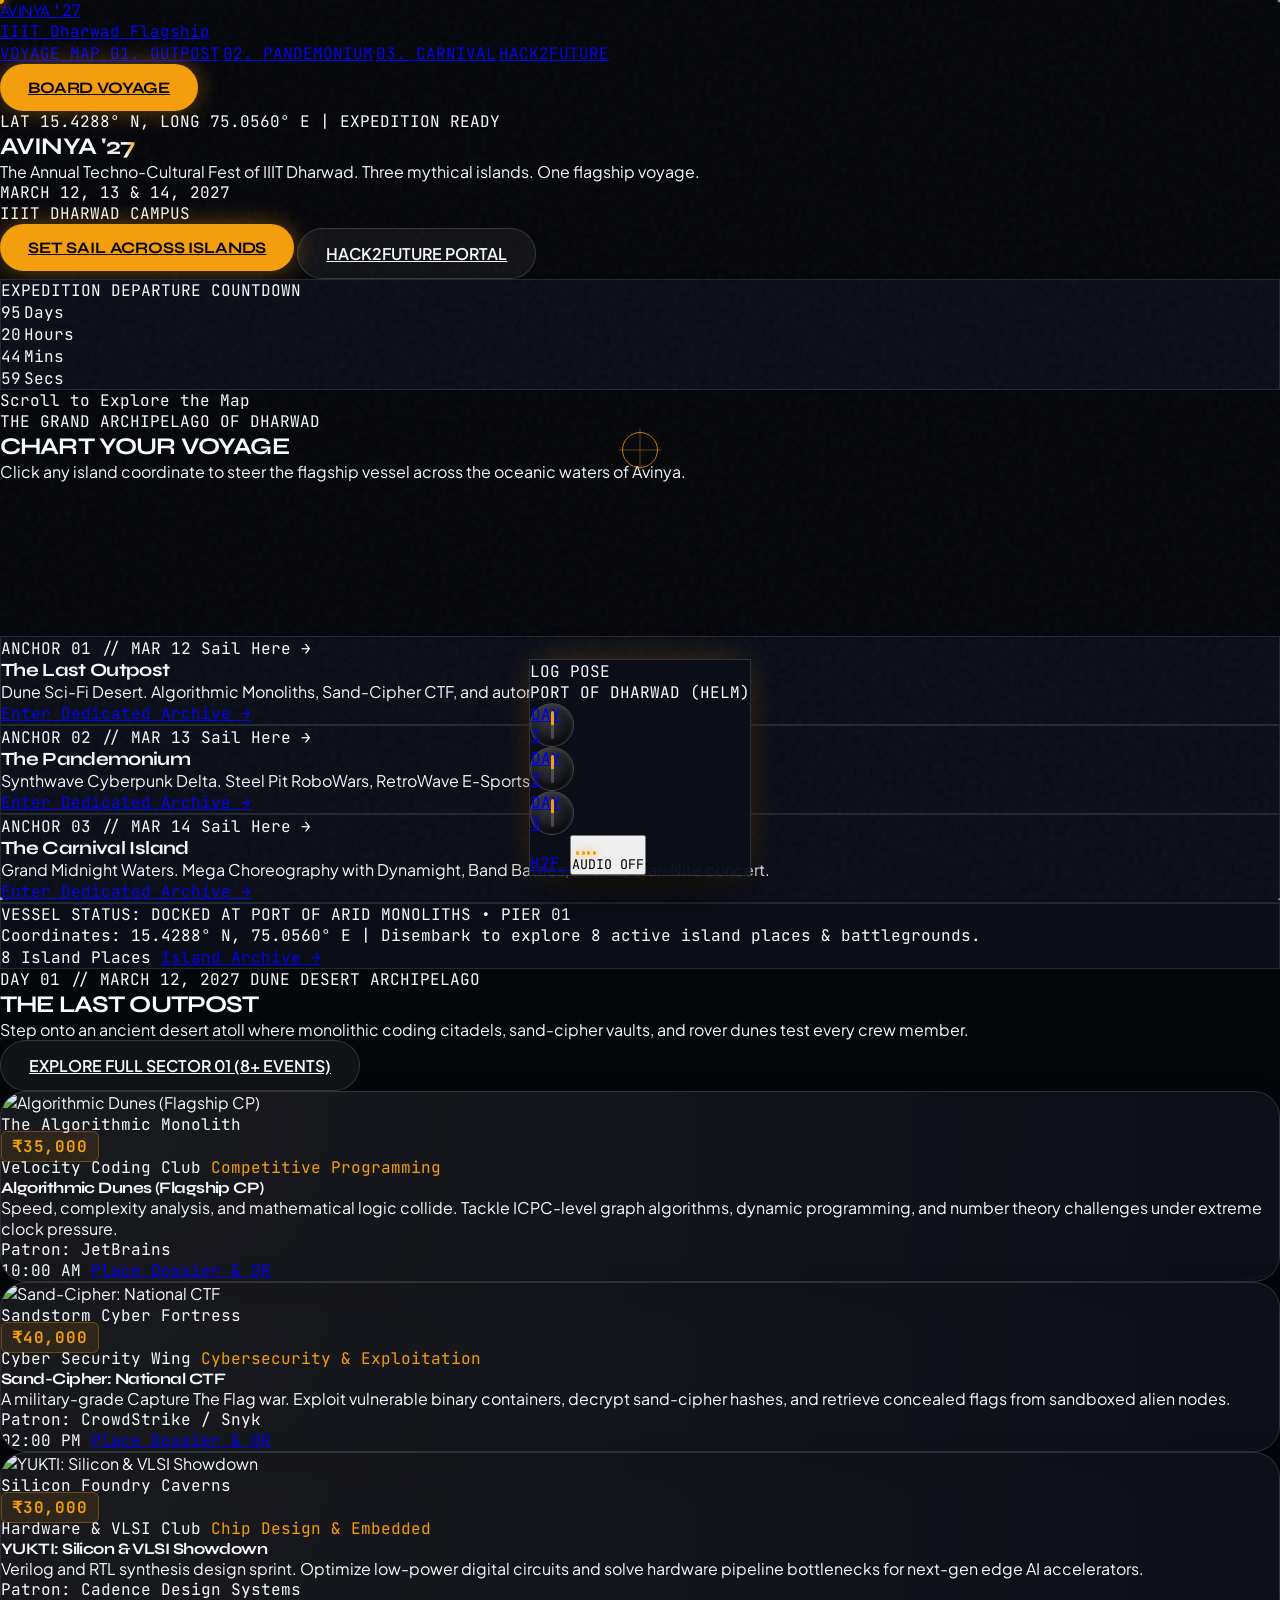
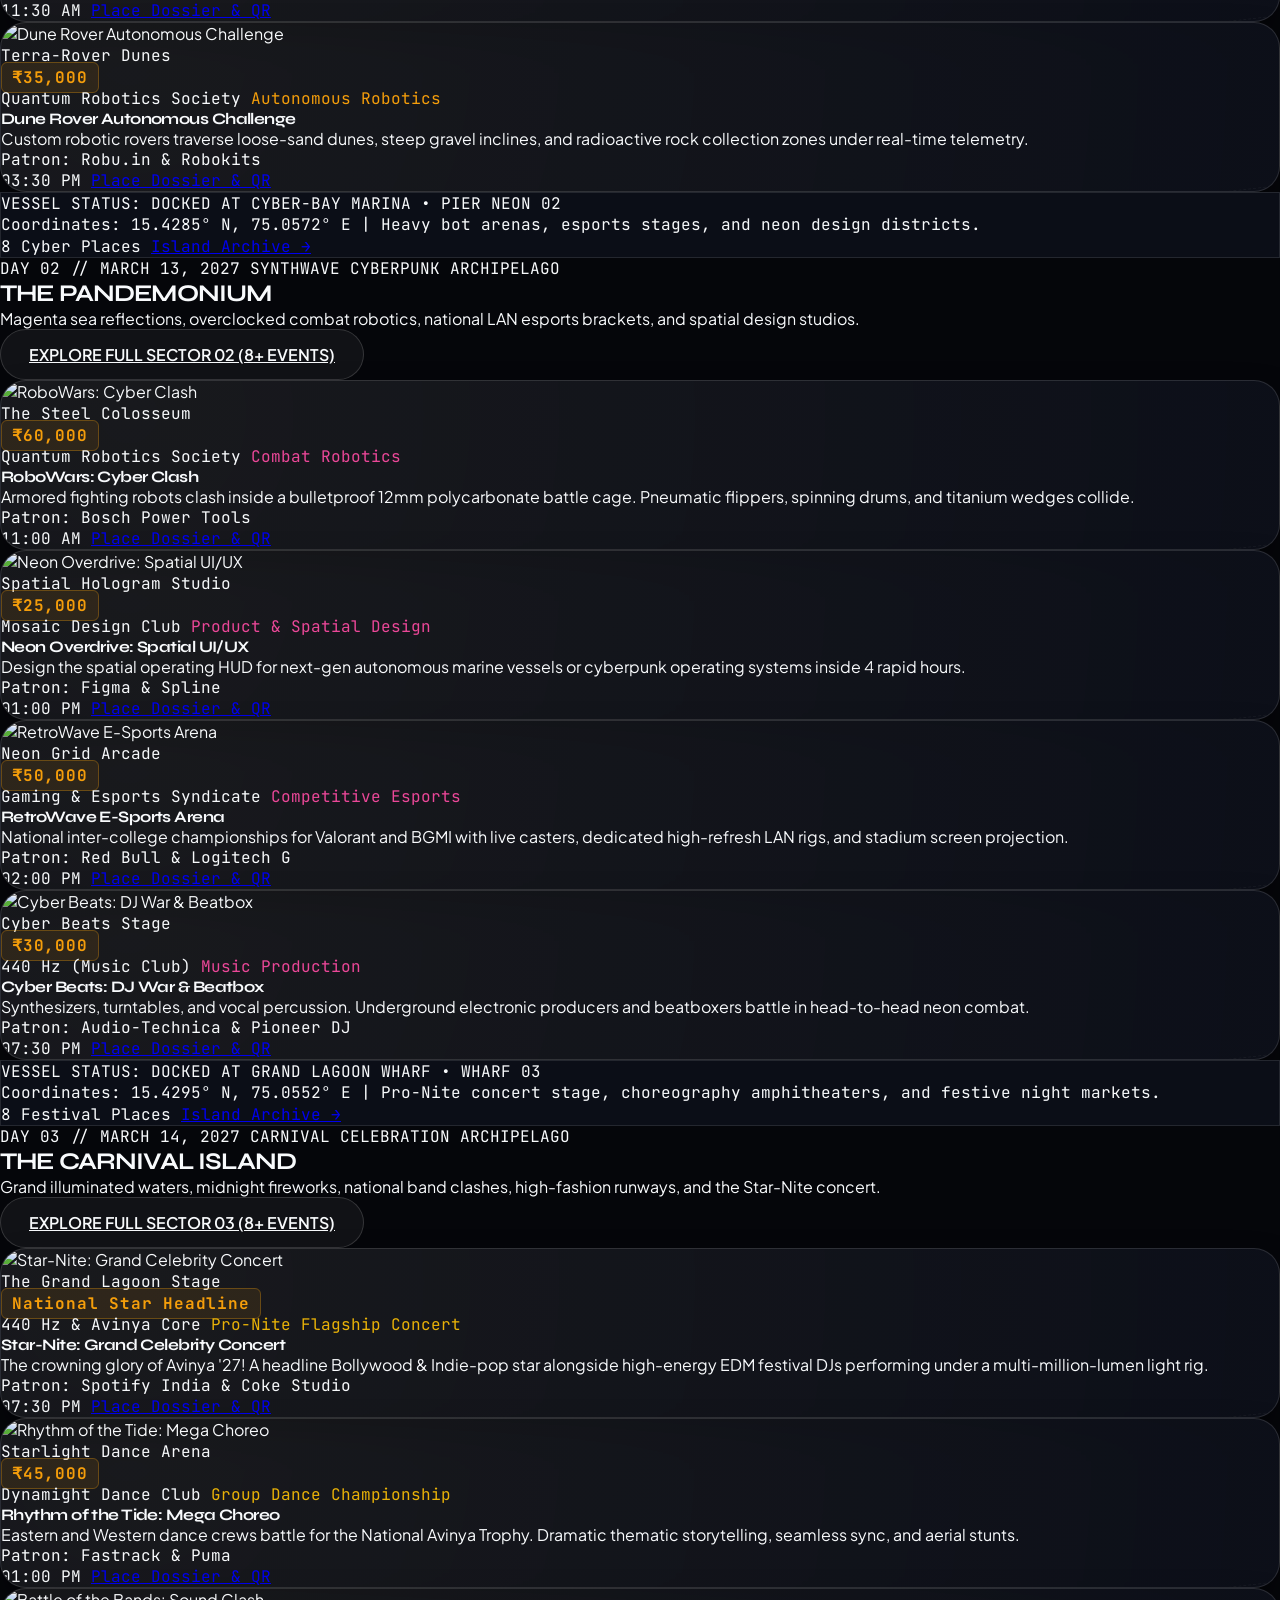
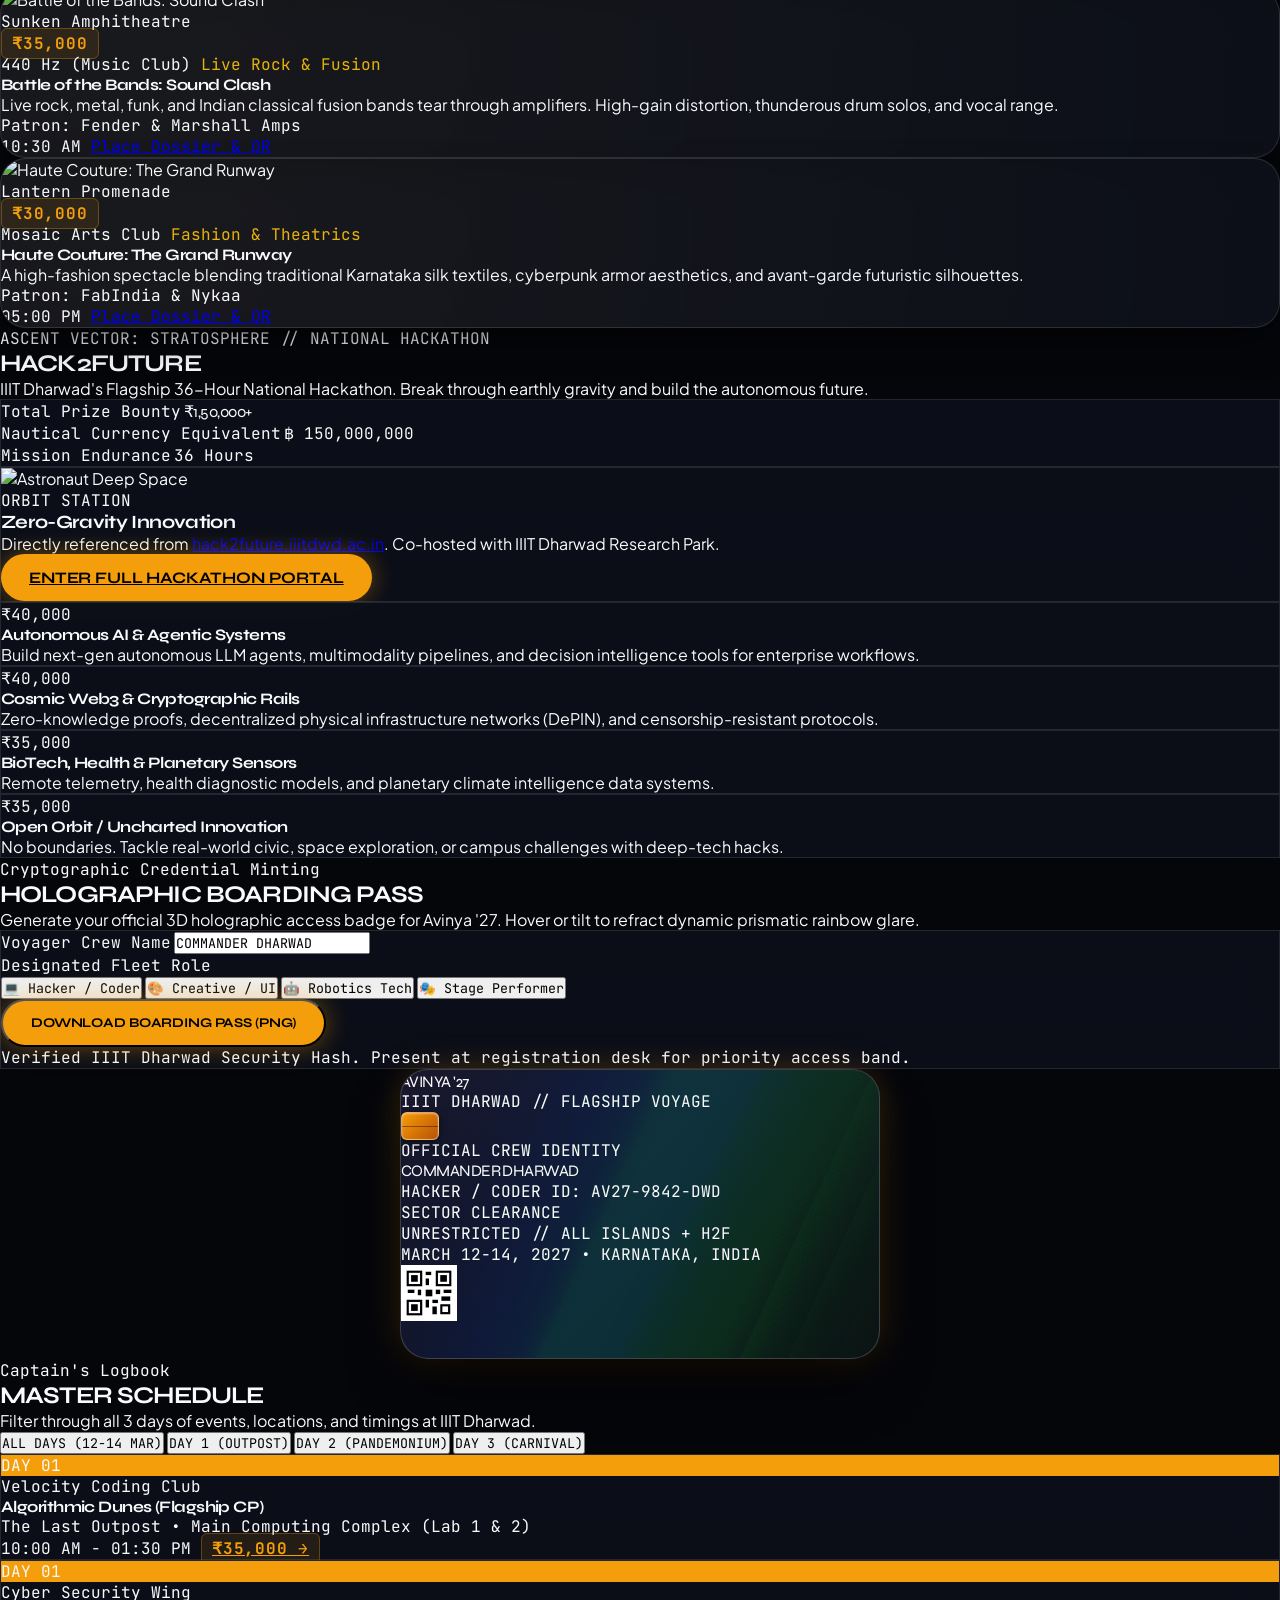
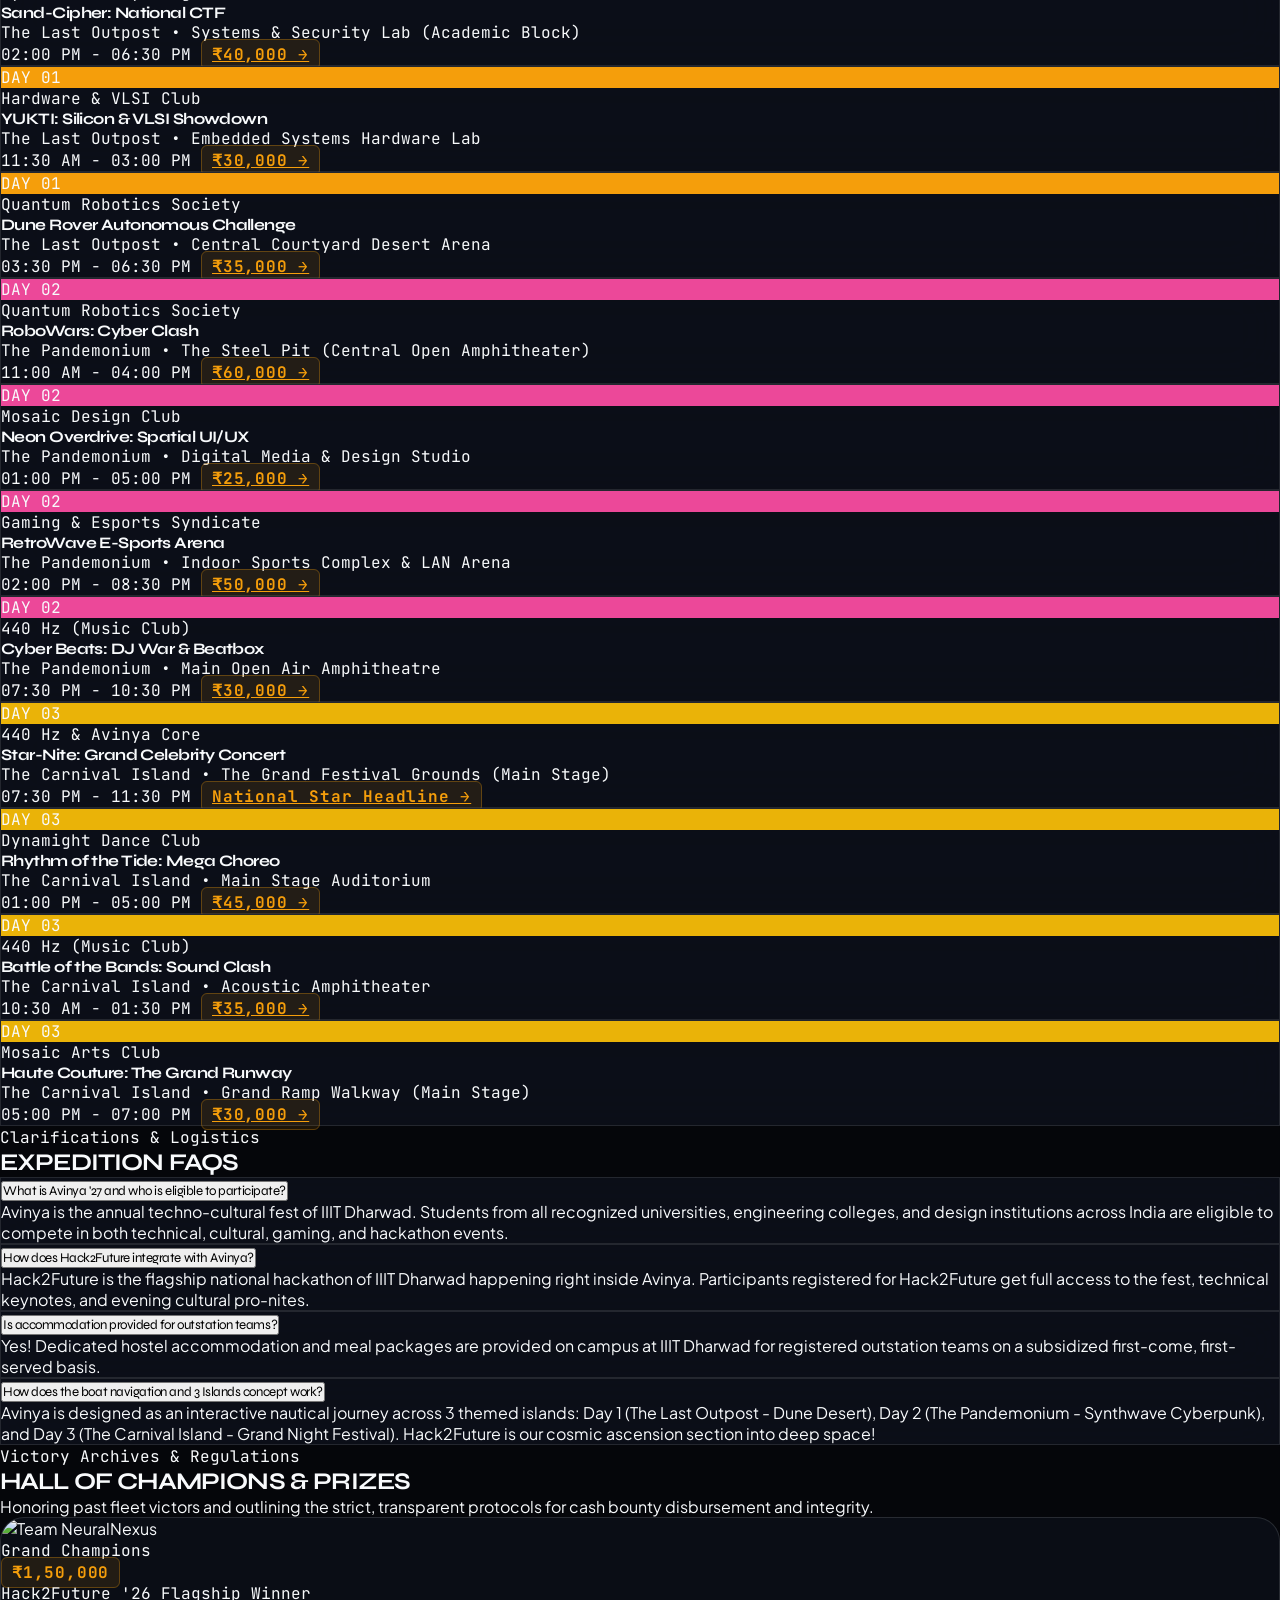
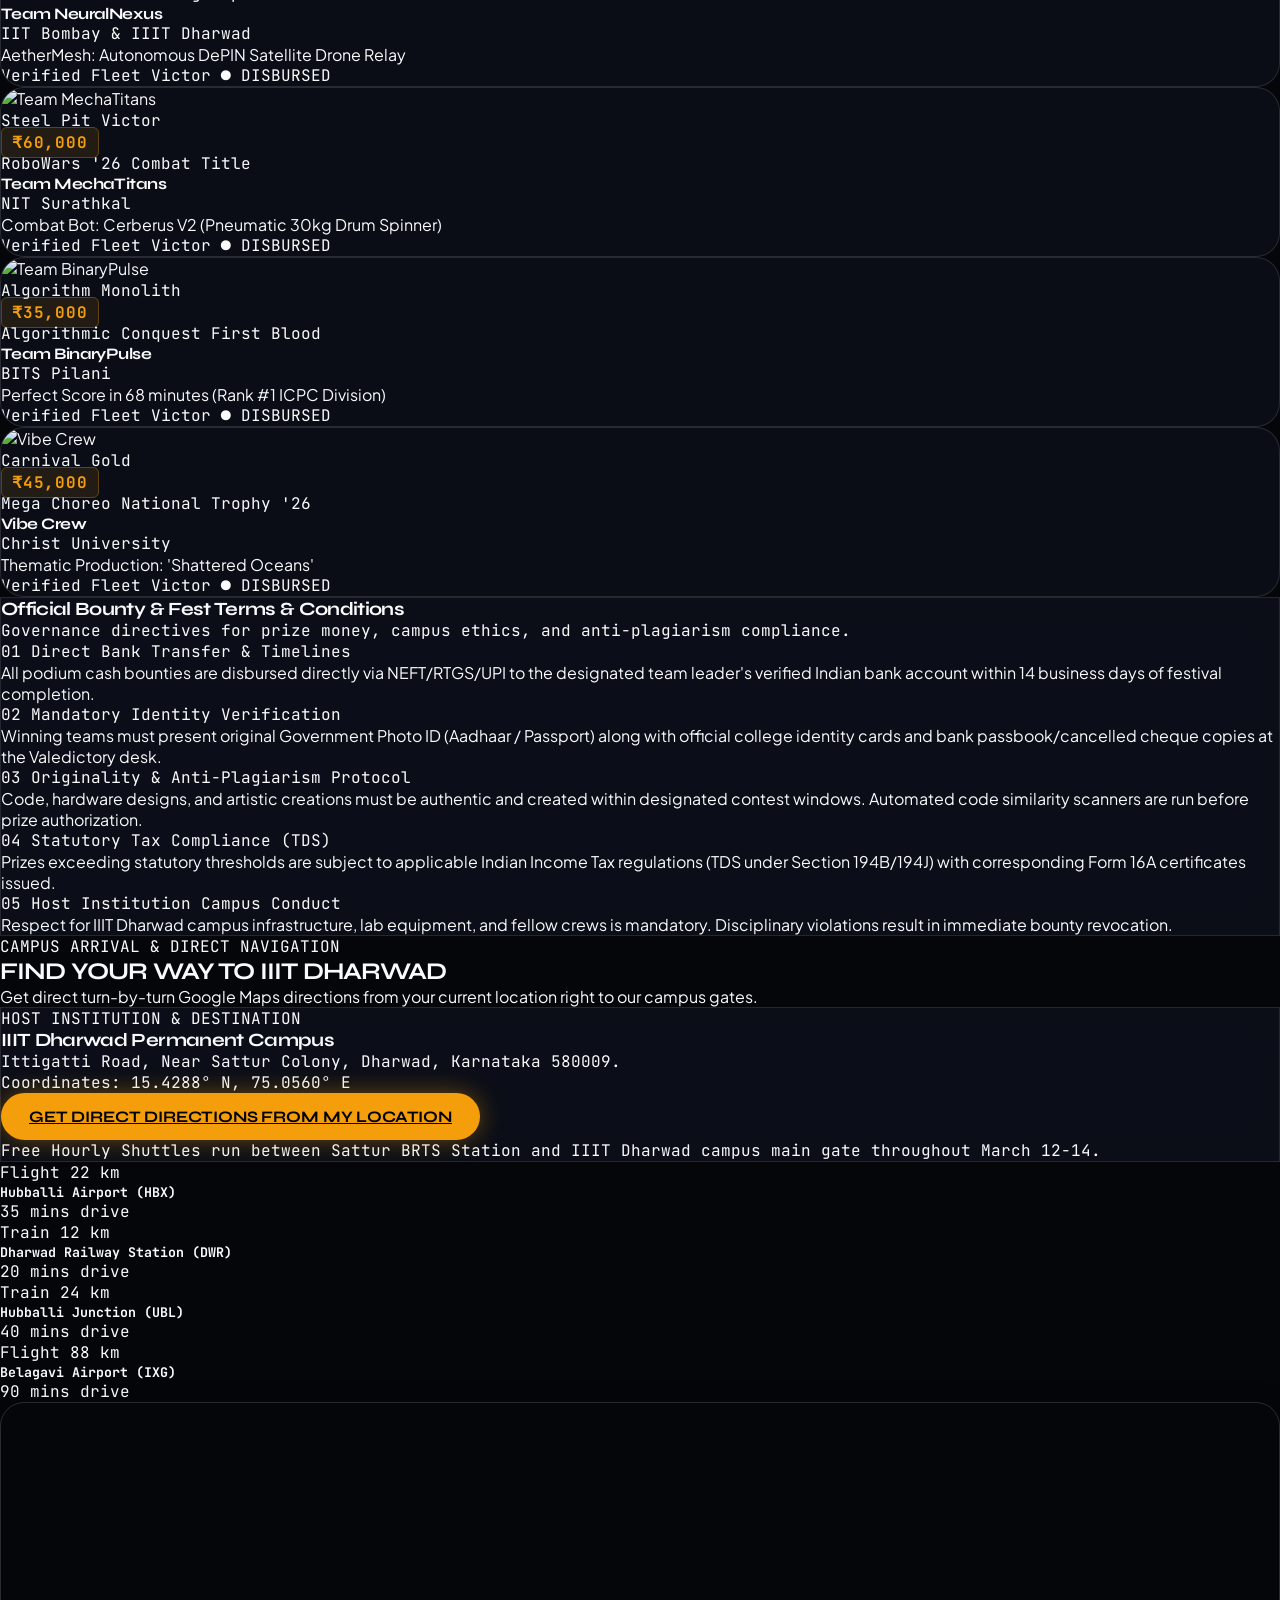
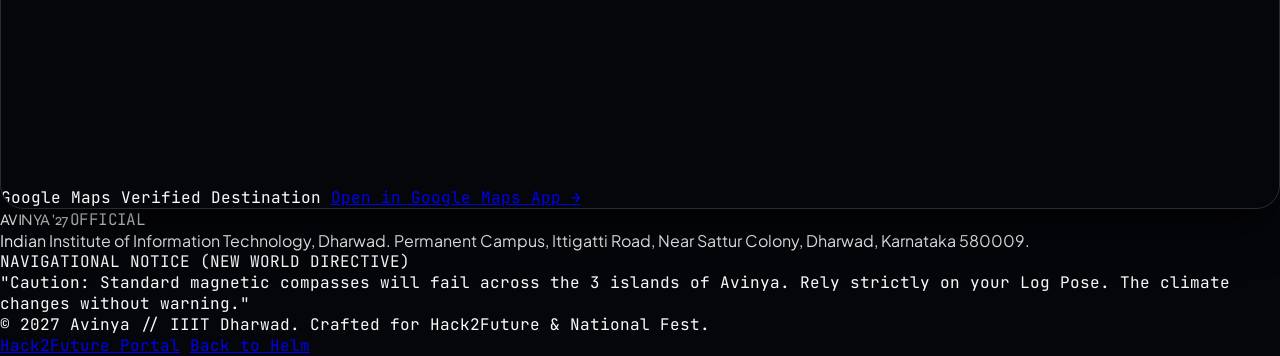
==== commit 49ca644f: "feat: implement 3 3D islands with port docking, island territory event cards, interactive Google Map" ====
--- a/index.html
+++ b/index.html
@@ -34,6 +34,10 @@
   <link rel="stylesheet" href="styles.css">
 </head>
 <body class="bg-[#05060A] text-slate-100 antialiased selection:bg-amber-500 selection:text-black">
+
+  <!-- Custom Nautical Compass Cursor -->
+  <div class="cursor-dot" id="custom-cursor-dot"></div>
+  <div class="cursor-ring" id="custom-cursor-ring"></div>
 
   <!-- 3D WebGL Ocean Container -->
   <div id="webgl-ocean-container"></div>
@@ -303,15 +307,48 @@
       <div class="absolute inset-0 bg-gradient-to-b from-amber-950/20 via-transparent to-transparent pointer-events-none"></div>
 
       <div class="max-w-7xl mx-auto relative">
+        
+        <!-- Port Arrival Docking Banner -->
+        <div class="apple-reveal mb-8 p-4 sm:p-5 rounded-2xl glass-panel border border-amber-500/30 flex flex-col md:flex-row md:items-center justify-between gap-4 bg-black/40 backdrop-blur-md">
+          <div class="flex items-center gap-3.5">
+            <div class="w-10 h-10 rounded-xl bg-amber-500/20 border border-amber-400 flex items-center justify-center text-amber-400 shrink-0 shadow-lg shadow-amber-500/20">
+              <i data-lucide="anchor" class="w-5 h-5"></i>
+            </div>
+            <div>
+              <div class="flex flex-wrap items-center gap-2 text-xs font-mono font-bold text-amber-400">
+                <span class="w-2 h-2 rounded-full bg-emerald-400 animate-ping"></span>
+                <span>VESSEL STATUS: DOCKED AT PORT OF ARID MONOLITHS</span>
+                <span class="text-slate-500">•</span>
+                <span class="text-slate-300">PIER 01</span>
+              </div>
+              <p class="text-[11px] text-slate-300 font-mono mt-0.5">
+                Coordinates: 15.4288° N, 75.0560° E | Disembark to explore 8 active island places & battlegrounds.
+              </p>
+            </div>
+          </div>
+
+          <div class="flex items-center gap-2">
+            <span class="px-3 py-1 rounded-full bg-amber-500/10 text-amber-300 border border-amber-500/30 text-xs font-mono font-semibold">
+              8 Island Places
+            </span>
+            <a href="day1.html" class="px-3 py-1 rounded-full bg-white/10 hover:bg-white/20 text-white text-xs font-mono transition-colors">
+              Island Archive &rarr;
+            </a>
+          </div>
+        </div>
+
         <div class="apple-reveal mb-14 flex flex-col md:flex-row md:items-end justify-between gap-6">
           <div>
             <div class="flex items-center gap-3 font-mono text-xs text-amber-400 font-semibold mb-3">
               <span class="px-2.5 py-1 rounded bg-amber-500/10 border border-amber-500/30">DAY 01 // MARCH 12, 2027</span>
-              <span>LANDFALL AT SECTOR 01</span>
+              <span>DUNE DESERT ARCHIPELAGO</span>
             </div>
             <h2 class="font-display font-black text-4xl sm:text-6xl text-white uppercase tracking-tight">
               THE LAST <span class="text-amber-400">OUTPOST</span>
             </h2>
+            <p class="text-slate-300 font-body text-base sm:text-lg max-w-2xl mt-2 leading-relaxed">
+              Step onto an ancient desert atoll where monolithic coding citadels, sand-cipher vaults, and rover dunes test every crew member.
+            </p>
           </div>
           <a href="day1.html" class="btn-secondary text-xs flex items-center gap-2 self-start md:self-auto">
             <span>EXPLORE FULL SECTOR 01 (8+ EVENTS)</span>
@@ -331,15 +368,48 @@
       <div class="absolute inset-0 bg-gradient-to-b from-pink-950/20 via-transparent to-transparent pointer-events-none"></div>
 
       <div class="max-w-7xl mx-auto relative">
+        
+        <!-- Port Arrival Docking Banner -->
+        <div class="apple-reveal mb-8 p-4 sm:p-5 rounded-2xl glass-panel border border-pink-500/30 flex flex-col md:flex-row md:items-center justify-between gap-4 bg-black/40 backdrop-blur-md">
+          <div class="flex items-center gap-3.5">
+            <div class="w-10 h-10 rounded-xl bg-pink-500/20 border border-pink-400 flex items-center justify-center text-pink-400 shrink-0 shadow-lg shadow-pink-500/20">
+              <i data-lucide="anchor" class="w-5 h-5"></i>
+            </div>
+            <div>
+              <div class="flex flex-wrap items-center gap-2 text-xs font-mono font-bold text-pink-400">
+                <span class="w-2 h-2 rounded-full bg-emerald-400 animate-ping"></span>
+                <span>VESSEL STATUS: DOCKED AT CYBER-BAY MARINA</span>
+                <span class="text-slate-500">•</span>
+                <span class="text-slate-300">PIER NEON 02</span>
+              </div>
+              <p class="text-[11px] text-slate-300 font-mono mt-0.5">
+                Coordinates: 15.4285° N, 75.0572° E | Heavy bot arenas, esports stages, and neon design districts.
+              </p>
+            </div>
+          </div>
+
+          <div class="flex items-center gap-2">
+            <span class="px-3 py-1 rounded-full bg-pink-500/10 text-pink-300 border border-pink-500/30 text-xs font-mono font-semibold">
+              8 Cyber Places
+            </span>
+            <a href="day2.html" class="px-3 py-1 rounded-full bg-white/10 hover:bg-white/20 text-white text-xs font-mono transition-colors">
+              Island Archive &rarr;
+            </a>
+          </div>
+        </div>
+
         <div class="apple-reveal mb-14 flex flex-col md:flex-row md:items-end justify-between gap-6">
           <div>
             <div class="flex items-center gap-3 font-mono text-xs text-pink-400 font-semibold mb-3">
               <span class="px-2.5 py-1 rounded bg-pink-500/10 border border-pink-500/30">DAY 02 // MARCH 13, 2027</span>
-              <span>LANDFALL AT SECTOR 02</span>
+              <span>SYNTHWAVE CYBERPUNK ARCHIPELAGO</span>
             </div>
             <h2 class="font-display font-black text-4xl sm:text-6xl text-white uppercase tracking-tight">
               THE <span class="text-pink-500">PANDEMONIUM</span>
             </h2>
+            <p class="text-slate-300 font-body text-base sm:text-lg max-w-2xl mt-2 leading-relaxed">
+              Magenta sea reflections, overclocked combat robotics, national LAN esports brackets, and spatial design studios.
+            </p>
           </div>
           <a href="day2.html" class="btn-secondary text-xs flex items-center gap-2 self-start md:self-auto">
             <span>EXPLORE FULL SECTOR 02 (8+ EVENTS)</span>
@@ -358,15 +428,48 @@
       <div class="absolute inset-0 bg-gradient-to-b from-yellow-950/20 via-transparent to-transparent pointer-events-none"></div>
 
       <div class="max-w-7xl mx-auto relative">
+        
+        <!-- Port Arrival Docking Banner -->
+        <div class="apple-reveal mb-8 p-4 sm:p-5 rounded-2xl glass-panel border border-yellow-500/30 flex flex-col md:flex-row md:items-center justify-between gap-4 bg-black/40 backdrop-blur-md">
+          <div class="flex items-center gap-3.5">
+            <div class="w-10 h-10 rounded-xl bg-yellow-500/20 border border-yellow-400 flex items-center justify-center text-yellow-400 shrink-0 shadow-lg shadow-yellow-500/20">
+              <i data-lucide="anchor" class="w-5 h-5"></i>
+            </div>
+            <div>
+              <div class="flex flex-wrap items-center gap-2 text-xs font-mono font-bold text-yellow-400">
+                <span class="w-2 h-2 rounded-full bg-emerald-400 animate-ping"></span>
+                <span>VESSEL STATUS: DOCKED AT GRAND LAGOON WHARF</span>
+                <span class="text-slate-500">•</span>
+                <span class="text-slate-300">WHARF 03</span>
+              </div>
+              <p class="text-[11px] text-slate-300 font-mono mt-0.5">
+                Coordinates: 15.4295° N, 75.0552° E | Pro-Nite concert stage, choreography amphitheaters, and festive night markets.
+              </p>
+            </div>
+          </div>
+
+          <div class="flex items-center gap-2">
+            <span class="px-3 py-1 rounded-full bg-yellow-500/10 text-yellow-300 border border-yellow-500/30 text-xs font-mono font-semibold">
+              8 Festival Places
+            </span>
+            <a href="day3.html" class="px-3 py-1 rounded-full bg-white/10 hover:bg-white/20 text-white text-xs font-mono transition-colors">
+              Island Archive &rarr;
+            </a>
+          </div>
+        </div>
+
         <div class="apple-reveal mb-14 flex flex-col md:flex-row md:items-end justify-between gap-6">
           <div>
             <div class="flex items-center gap-3 font-mono text-xs text-yellow-400 font-semibold mb-3">
               <span class="px-2.5 py-1 rounded bg-yellow-500/10 border border-yellow-500/30">DAY 03 // MARCH 14, 2027</span>
-              <span>LANDFALL AT SECTOR 03</span>
+              <span>CARNIVAL CELEBRATION ARCHIPELAGO</span>
             </div>
             <h2 class="font-display font-black text-4xl sm:text-6xl text-white uppercase tracking-tight">
               THE CARNIVAL <span class="text-yellow-400">ISLAND</span>
             </h2>
+            <p class="text-slate-300 font-body text-base sm:text-lg max-w-2xl mt-2 leading-relaxed">
+              Grand illuminated waters, midnight fireworks, national band clashes, high-fashion runways, and the Star-Nite concert.
+            </p>
           </div>
           <a href="day3.html" class="btn-secondary text-xs flex items-center gap-2 self-start md:self-auto">
             <span>EXPLORE FULL SECTOR 03 (8+ EVENTS)</span>
@@ -617,6 +720,109 @@
       <div class="space-y-4 font-body" id="faqs-accordion"></div>
     </section>
 
+    <!-- ========================================================================
+         HALL OF CHAMPIONS & PRIZE DISBURSEMENT PROTOCOLS
+         ======================================================================== -->
+    <section id="champions" class="py-24 px-4 sm:px-6 max-w-7xl mx-auto border-t border-white/10 relative">
+      <div class="apple-reveal text-center max-w-3xl mx-auto mb-16">
+        <span class="text-xs font-mono uppercase tracking-widest text-amber-400 mb-2 block">Victory Archives & Regulations</span>
+        <h2 class="font-display font-black text-4xl sm:text-5xl text-white uppercase tracking-tight mb-4">
+          HALL OF CHAMPIONS & PRIZES
+        </h2>
+        <p class="text-slate-300 font-body text-base">
+          Honoring past fleet victors and outlining the strict, transparent protocols for cash bounty disbursement and integrity.
+        </p>
+      </div>
+
+      <!-- Past Winners Showcase Grid -->
+      <div class="grid grid-cols-1 md:grid-cols-2 lg:grid-cols-4 gap-6 mb-16" id="champions-grid"></div>
+
+      <!-- Terms & Conditions Regulations Panel -->
+      <div class="apple-reveal p-6 sm:p-10 rounded-3xl glass-panel border border-white/10">
+        <div class="flex items-center gap-3 mb-6">
+          <div class="w-10 h-10 rounded-xl bg-amber-500/20 border border-amber-400 flex items-center justify-center text-amber-400">
+            <i data-lucide="scale" class="w-5 h-5"></i>
+          </div>
+          <div>
+            <h3 class="font-display font-bold text-xl text-white">Official Bounty & Fest Terms & Conditions</h3>
+            <p class="text-xs font-mono text-slate-400">Governance directives for prize money, campus ethics, and anti-plagiarism compliance.</p>
+          </div>
+        </div>
+
+        <div class="grid grid-cols-1 md:grid-cols-2 lg:grid-cols-3 gap-6 font-mono text-xs" id="terms-list"></div>
+      </div>
+    </section>
+
+    <!-- ========================================================================
+         INTERACTIVE CAMPUS TRANSIT & DIRECT GOOGLE MAPS NAVIGATION
+         ======================================================================== -->
+    <section id="campus-transit" class="py-24 px-4 sm:px-6 max-w-7xl mx-auto border-t border-white/10 relative">
+      <div class="apple-reveal text-center max-w-3xl mx-auto mb-16">
+        <div class="inline-flex items-center gap-2 px-3.5 py-1.5 rounded-full bg-amber-500/10 border border-amber-500/30 text-amber-400 text-xs font-mono mb-3">
+          <i data-lucide="navigation" class="w-3.5 h-3.5"></i>
+          <span>CAMPUS ARRIVAL & DIRECT NAVIGATION</span>
+        </div>
+        <h2 class="font-display font-black text-4xl sm:text-5xl text-white uppercase tracking-tight mb-4">
+          FIND YOUR WAY TO IIIT DHARWAD
+        </h2>
+        <p class="text-slate-300 font-body text-base">
+          Get direct turn-by-turn Google Maps directions from your current location right to our campus gates.
+        </p>
+      </div>
+
+      <div class="grid grid-cols-1 lg:grid-cols-12 gap-10 items-center">
+        
+        <!-- Left: Transit Logistics & Direct Directions Button (5 cols) -->
+        <div class="lg:col-span-5 space-y-6">
+          <div class="p-6 sm:p-8 rounded-3xl glass-panel border border-amber-500/20">
+            <div class="text-xs font-mono text-amber-400 uppercase tracking-widest mb-1">HOST INSTITUTION & DESTINATION</div>
+            <h3 class="font-display font-bold text-2xl text-white mb-3">IIIT Dharwad Permanent Campus</h3>
+            <p class="text-xs text-slate-300 font-mono leading-relaxed mb-6">
+              Ittigatti Road, Near Sattur Colony, Dharwad, Karnataka 580009.<br>
+              <span class="text-amber-400">Coordinates: 15.4288° N, 75.0560° E</span>
+            </p>
+
+            <a href="https://www.google.com/maps/dir/?api=1&destination=Indian+Institute+of+Information+Technology+Dharwad" target="_blank" class="w-full btn-primary text-xs !py-3.5 flex items-center justify-center gap-2 mb-4">
+              <i data-lucide="map-pin" class="w-4 h-4"></i>
+              <span>GET DIRECT DIRECTIONS FROM MY LOCATION</span>
+            </a>
+
+            <div class="p-3.5 rounded-xl bg-sky-500/10 border border-sky-500/20 text-[11px] font-mono text-sky-300 flex items-start gap-2.5">
+              <i data-lucide="bus" class="w-4 h-4 text-sky-400 shrink-0 mt-0.5"></i>
+              <span>Free Hourly Shuttles run between Sattur BRTS Station and IIIT Dharwad campus main gate throughout March 12-14.</span>
+            </div>
+          </div>
+
+          <!-- Transit Hub Distances Grid -->
+          <div class="grid grid-cols-2 gap-3 font-mono text-xs" id="transit-hubs-grid"></div>
+        </div>
+
+        <!-- Right: Interactive Google Map Embed (7 cols) -->
+        <div class="lg:col-span-7">
+          <div class="campus-map-wrapper">
+            <iframe 
+              src="https://www.google.com/maps/embed?pb=!1m18!1m12!1m3!1d3847.3820299690196!2d75.05381137578059!3d15.42880008516086!2m3!1f0!2f0!3f0!3m2!1i1024!2i768!4f13.1!3m3!1m2!1s0x3bb8d29ffb191abf%3A0x6b9d62874134be50!2sIndian%20Institute%20of%20Information%20Technology%2C%20Dharwad!5e0!3m2!1sen!2sin!4v1700000000000!5m2!1sen!2sin" 
+              allowfullscreen="" 
+              loading="lazy" 
+              referrerpolicy="no-referrer-when-downgrade"
+              title="IIIT Dharwad Permanent Campus Map">
+            </iframe>
+            
+            <div class="p-4 bg-[#090D16] border-t border-white/10 flex items-center justify-between text-xs font-mono">
+              <span class="text-slate-300 flex items-center gap-2">
+                <i data-lucide="compass" class="w-4 h-4 text-amber-400"></i>
+                <span>Google Maps Verified Destination</span>
+              </span>
+              <a href="https://maps.app.goo.gl/o1kZ4eD8hS6zM7zU8" target="_blank" class="text-amber-400 hover:text-white transition-colors">
+                Open in Google Maps App &rarr;
+              </a>
+            </div>
+          </div>
+        </div>
+
+      </div>
+    </section>
+
     <!-- Footer -->
     <footer class="py-16 px-4 sm:px-6 border-t border-white/10 bg-[#040508] relative z-20">
       <div class="max-w-7xl mx-auto flex flex-col md:flex-row items-start md:items-center justify-between gap-8 mb-12">
@@ -659,6 +865,12 @@
       <div class="hidden sm:flex items-center gap-2 border-r border-white/15 pr-3 text-slate-400">
         <i data-lucide="compass" class="w-4 h-4 text-amber-400"></i>
         <span class="text-[10px] font-mono font-bold tracking-wider uppercase text-slate-300">LOG POSE</span>
+      </div>
+
+      <!-- Live Voyage Telemetry Status Indicator -->
+      <div class="hidden lg:flex items-center gap-2 border-r border-white/15 pr-3 text-[10px] font-mono font-bold text-amber-400" id="logpose-telemetry-badge">
+        <span class="w-2 h-2 rounded-full bg-emerald-400 animate-ping"></span>
+        <span id="logpose-telemetry">PORT OF DHARWAD (HELM)</span>
       </div>
 
       <a href="day1.html" class="dial-sphere group" id="dial-day1" title="Day 1: The Last Outpost">
--- a/styles.css
+++ b/styles.css
@@ -68,7 +68,7 @@
   height: 100vh;
   z-index: 0;
   pointer-events: none;
-  opacity: 0.85;
+  opacity: 0.95;
   transition: opacity 1s ease;
 }
 
@@ -437,3 +437,125 @@
   border-color: rgba(255, 255, 255, 0.3);
   transform: translateY(-2px);
 }
+
+/* ==========================================================================
+   CUSTOM NAUTICAL COMPASS CURSOR
+   ========================================================================== */
+@media (pointer: fine) {
+  body {
+    cursor: none;
+  }
+  a, button, input, select, textarea, [onclick], .cursor-pointer {
+    cursor: none !important;
+  }
+  .cursor-dot {
+    position: fixed;
+    top: 0;
+    left: 0;
+    width: 8px;
+    height: 8px;
+    border-radius: 50%;
+    background-color: var(--current-accent);
+    box-shadow: 0 0 12px var(--current-accent);
+    pointer-events: none;
+    z-index: 9999;
+    transform: translate(-50%, -50%);
+    transition: width 0.2s ease, height 0.2s ease, background-color 0.3s ease;
+  }
+  .cursor-ring {
+    position: fixed;
+    top: 0;
+    left: 0;
+    width: 36px;
+    height: 36px;
+    border-radius: 50%;
+    border: 1.5px solid var(--current-accent);
+    pointer-events: none;
+    z-index: 9998;
+    transform: translate(-50%, -50%);
+    transition: width 0.25s ease, height 0.25s ease, border-color 0.3s ease, background-color 0.3s ease;
+    opacity: 0.8;
+  }
+  /* Reticle Crosshairs */
+  .cursor-ring::before {
+    content: '';
+    position: absolute;
+    top: -4px;
+    bottom: -4px;
+    left: 50%;
+    width: 1px;
+    transform: translateX(-50%);
+    background: var(--current-accent);
+    opacity: 0.5;
+  }
+  .cursor-ring::after {
+    content: '';
+    position: absolute;
+    left: -4px;
+    right: -4px;
+    top: 50%;
+    height: 1px;
+    transform: translateY(-50%);
+    background: var(--current-accent);
+    opacity: 0.5;
+  }
+  .cursor-ring.is-hovering {
+    width: 52px;
+    height: 52px;
+    border-color: #FFFFFF;
+    background: rgba(255, 255, 255, 0.08);
+    box-shadow: 0 0 24px var(--current-glow);
+  }
+  .cursor-dot.is-hovering {
+    transform: translate(-50%, -50%) scale(1.6);
+    background-color: #FFFFFF;
+    box-shadow: 0 0 16px #FFFFFF;
+  }
+}
+
+/* ==========================================================================
+   OCEAN VISIBILITY & GLASS OVERLAYS
+   ========================================================================== */
+.island-section {
+  background: transparent !important;
+  position: relative;
+  z-index: 10;
+}
+
+/* Embedded Google Maps Container */
+.campus-map-wrapper {
+  position: relative;
+  border-radius: 24px;
+  overflow: hidden;
+  border: 1.5px solid rgba(255, 255, 255, 0.15);
+  box-shadow: 0 25px 50px -12px rgba(0, 0, 0, 0.7);
+}
+
+.campus-map-wrapper iframe {
+  width: 100%;
+  height: 380px;
+  border: none;
+  filter: invert(90%) hue-rotate(180deg) contrast(1.15) brightness(0.85);
+  transition: filter 0.4s ease;
+}
+
+.campus-map-wrapper:hover iframe {
+  filter: invert(85%) hue-rotate(180deg) contrast(1.1) brightness(0.95);
+}
+
+/* Champion Cards */
+.champion-card {
+  position: relative;
+  border-radius: 24px;
+  background: rgba(13, 16, 26, 0.75);
+  backdrop-filter: blur(20px);
+  border: 1.5px solid rgba(255, 255, 255, 0.12);
+  overflow: hidden;
+  transition: all 0.4s cubic-bezier(0.16, 1, 0.3, 1);
+}
+
+.champion-card:hover {
+  transform: translateY(-6px);
+  border-color: var(--current-accent);
+  box-shadow: 0 20px 40px -10px var(--current-glow);
+}
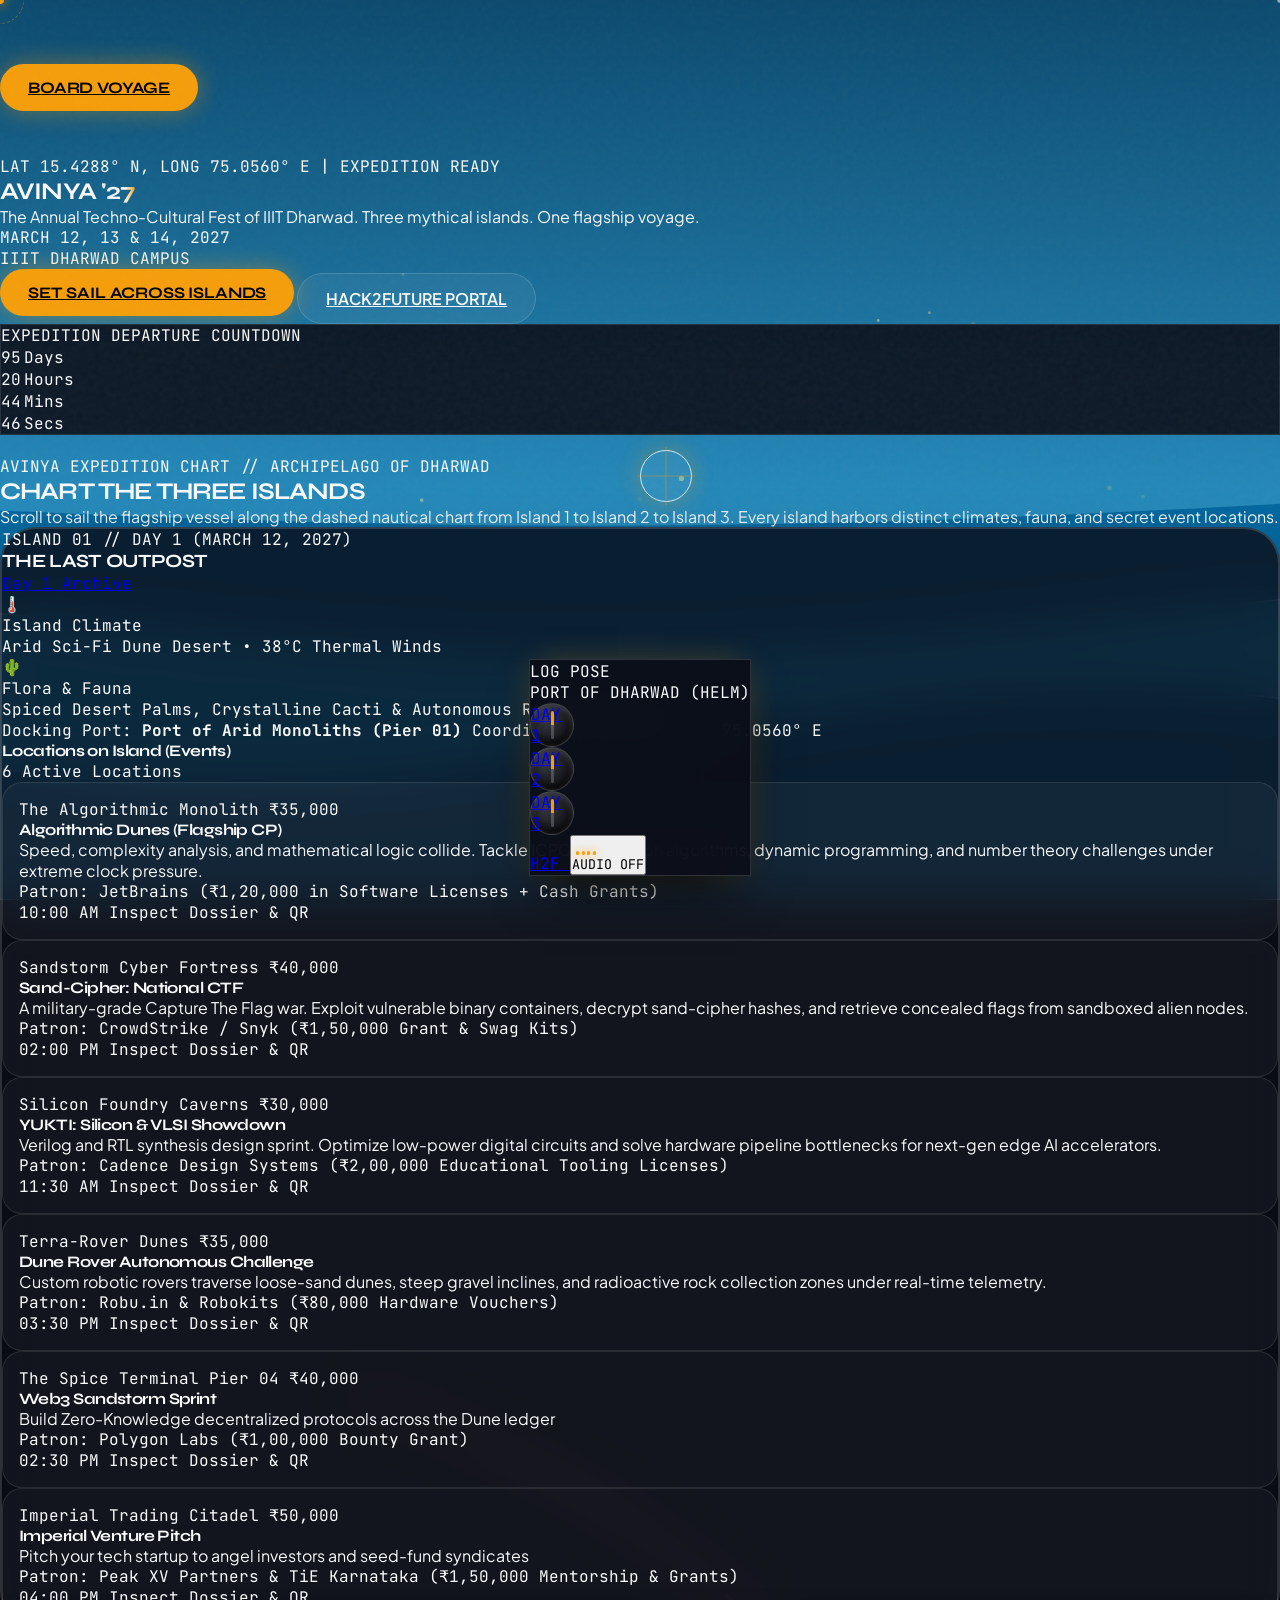
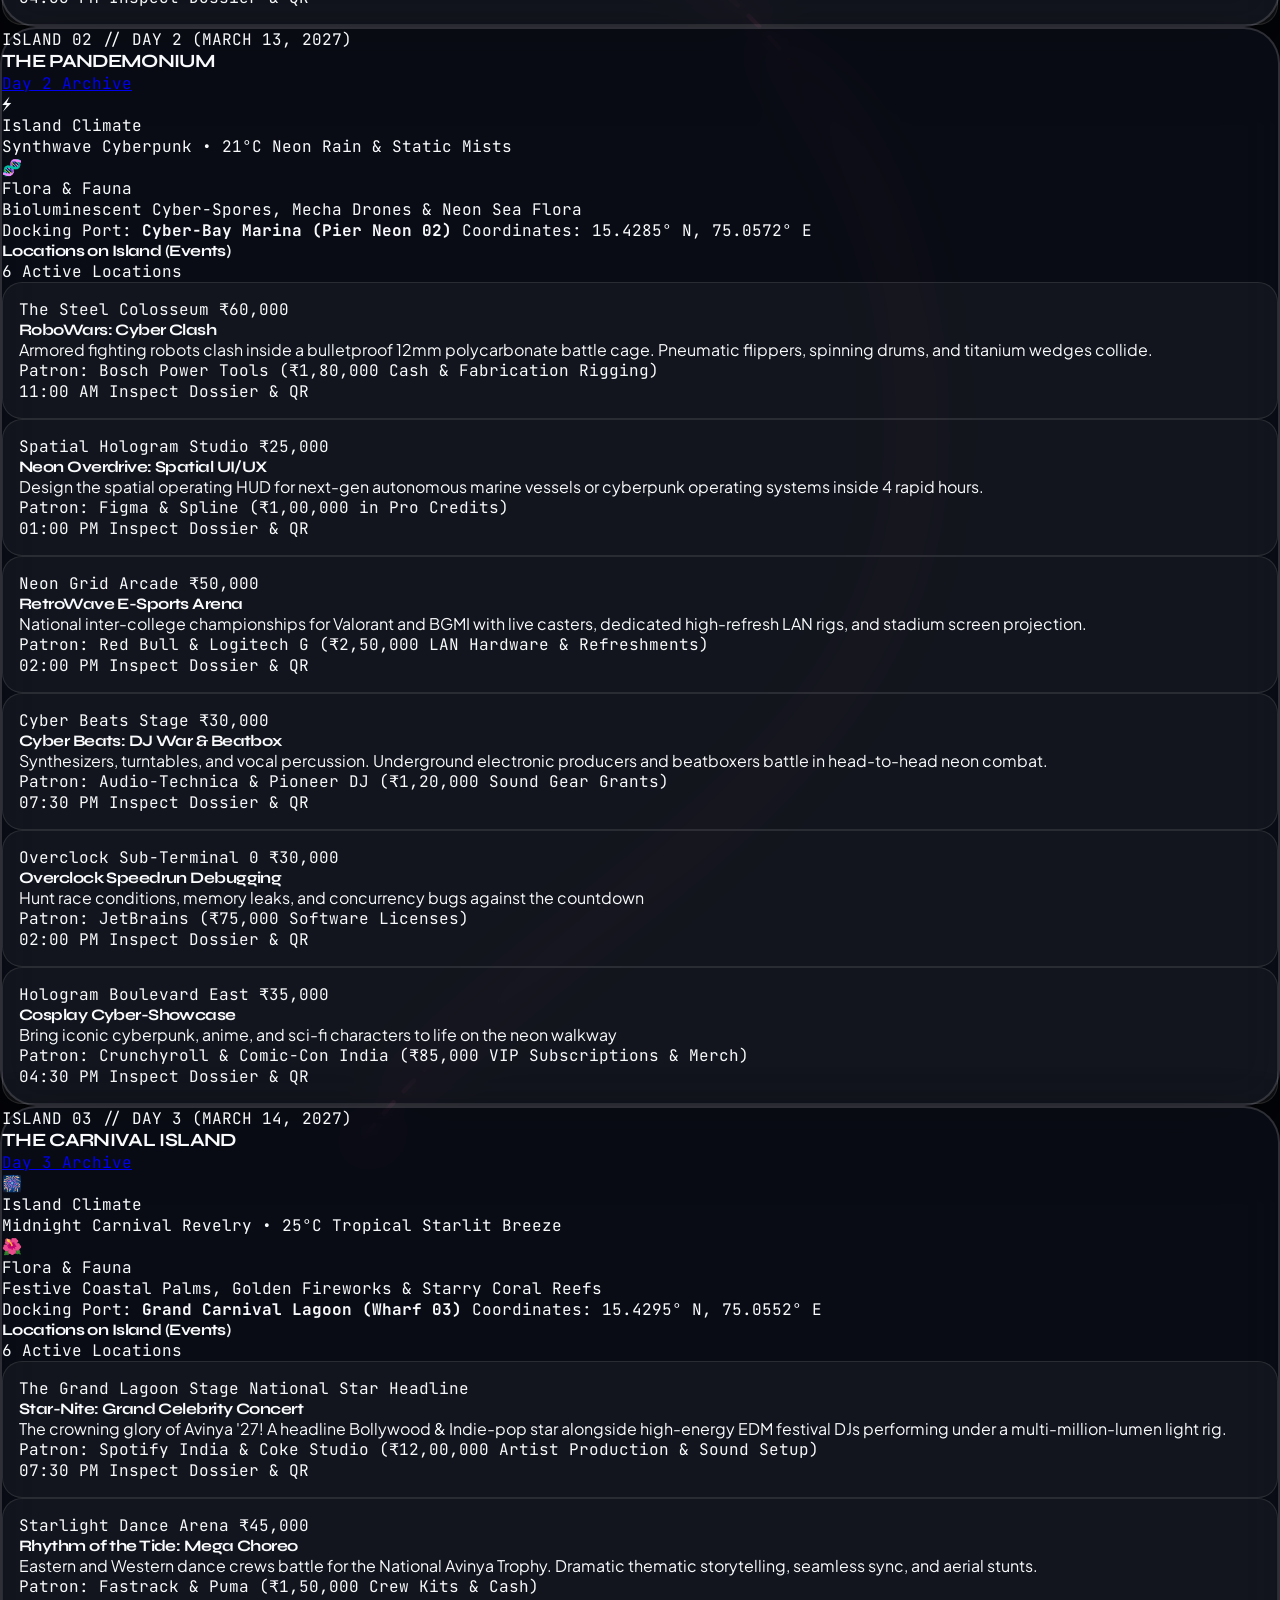
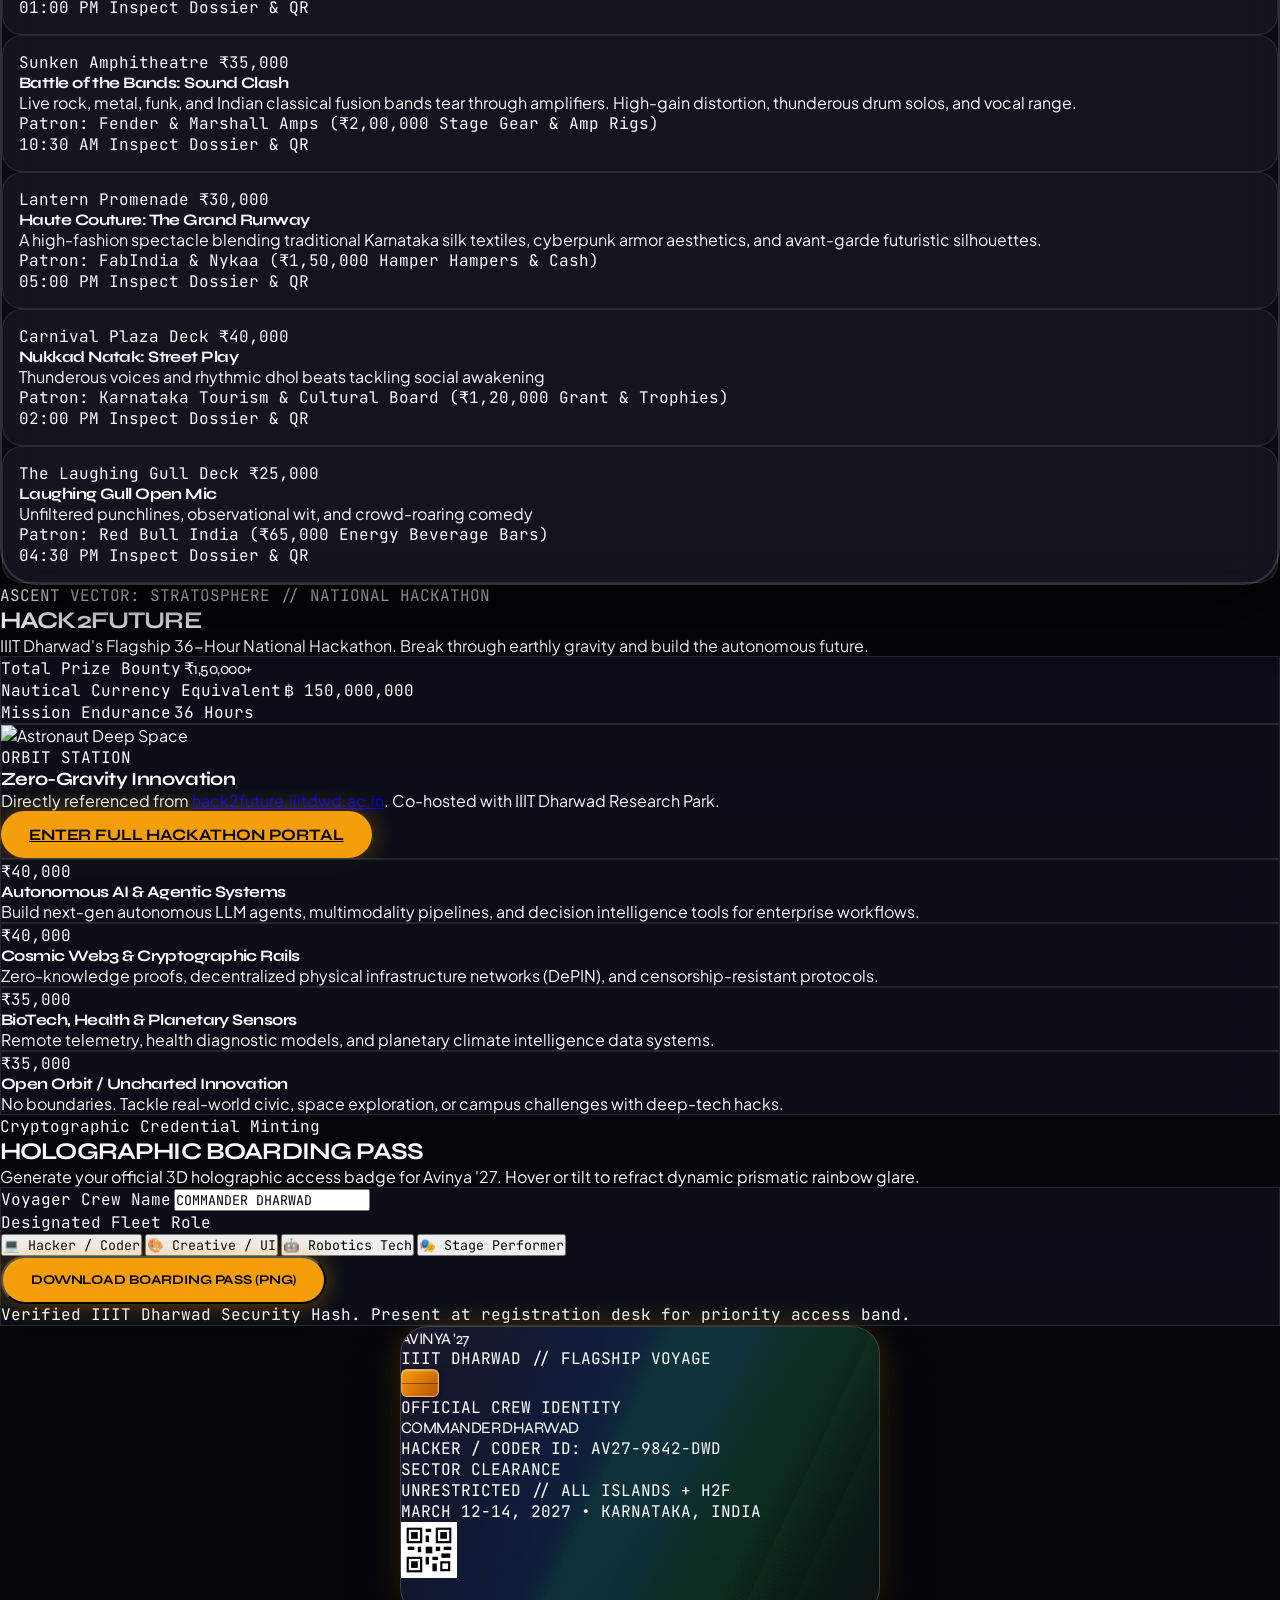
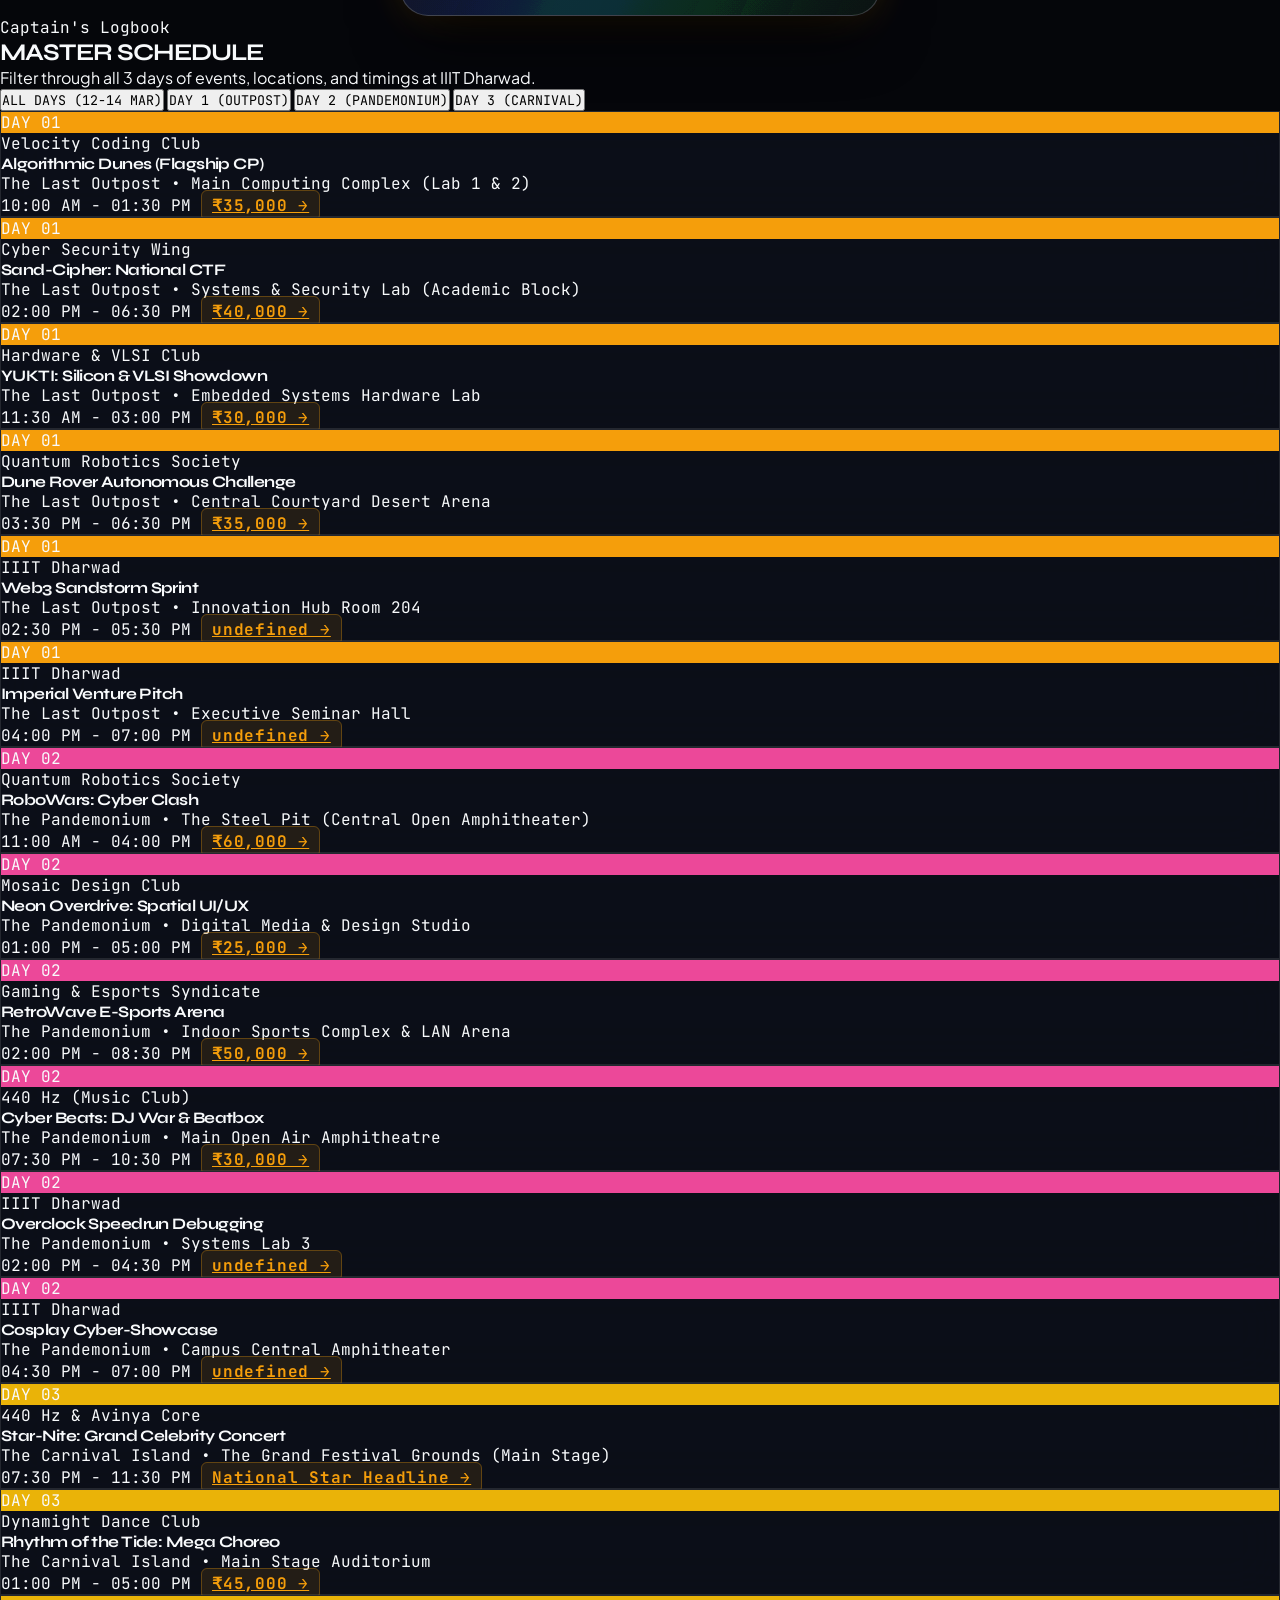
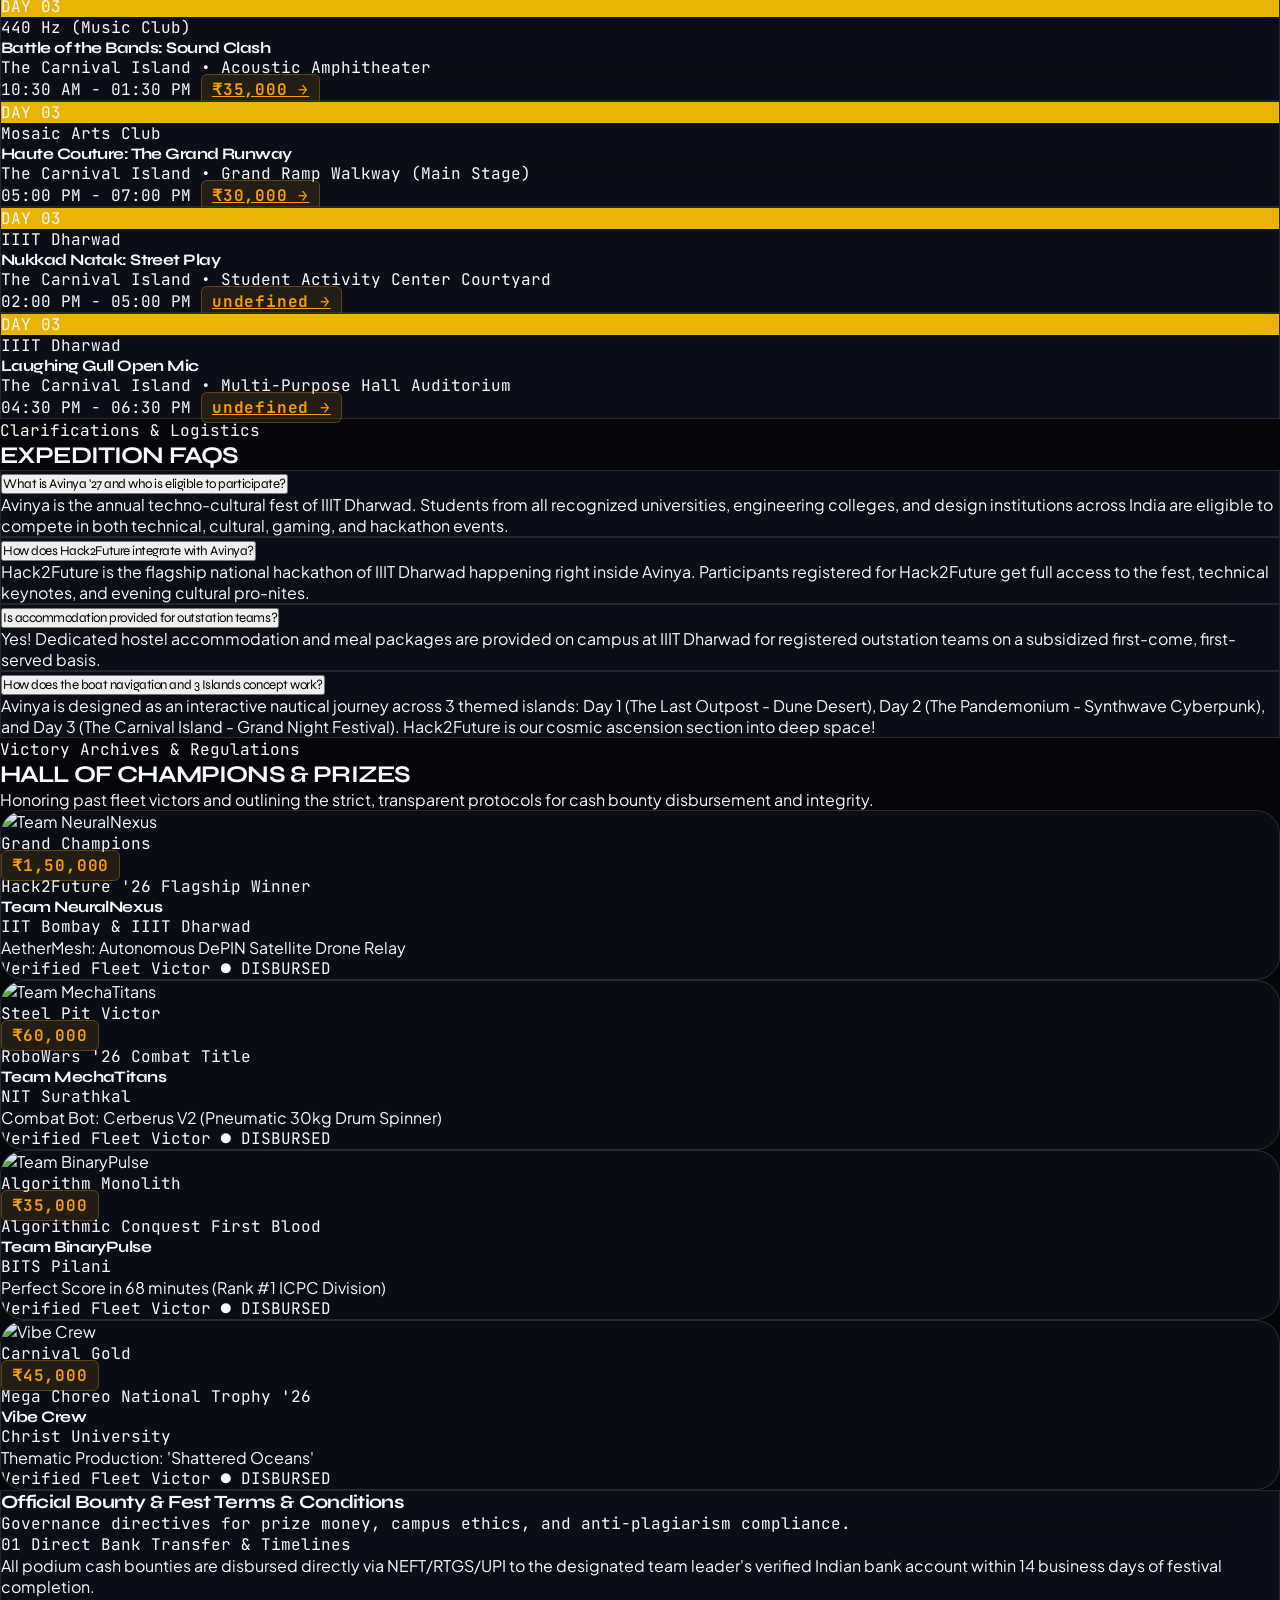
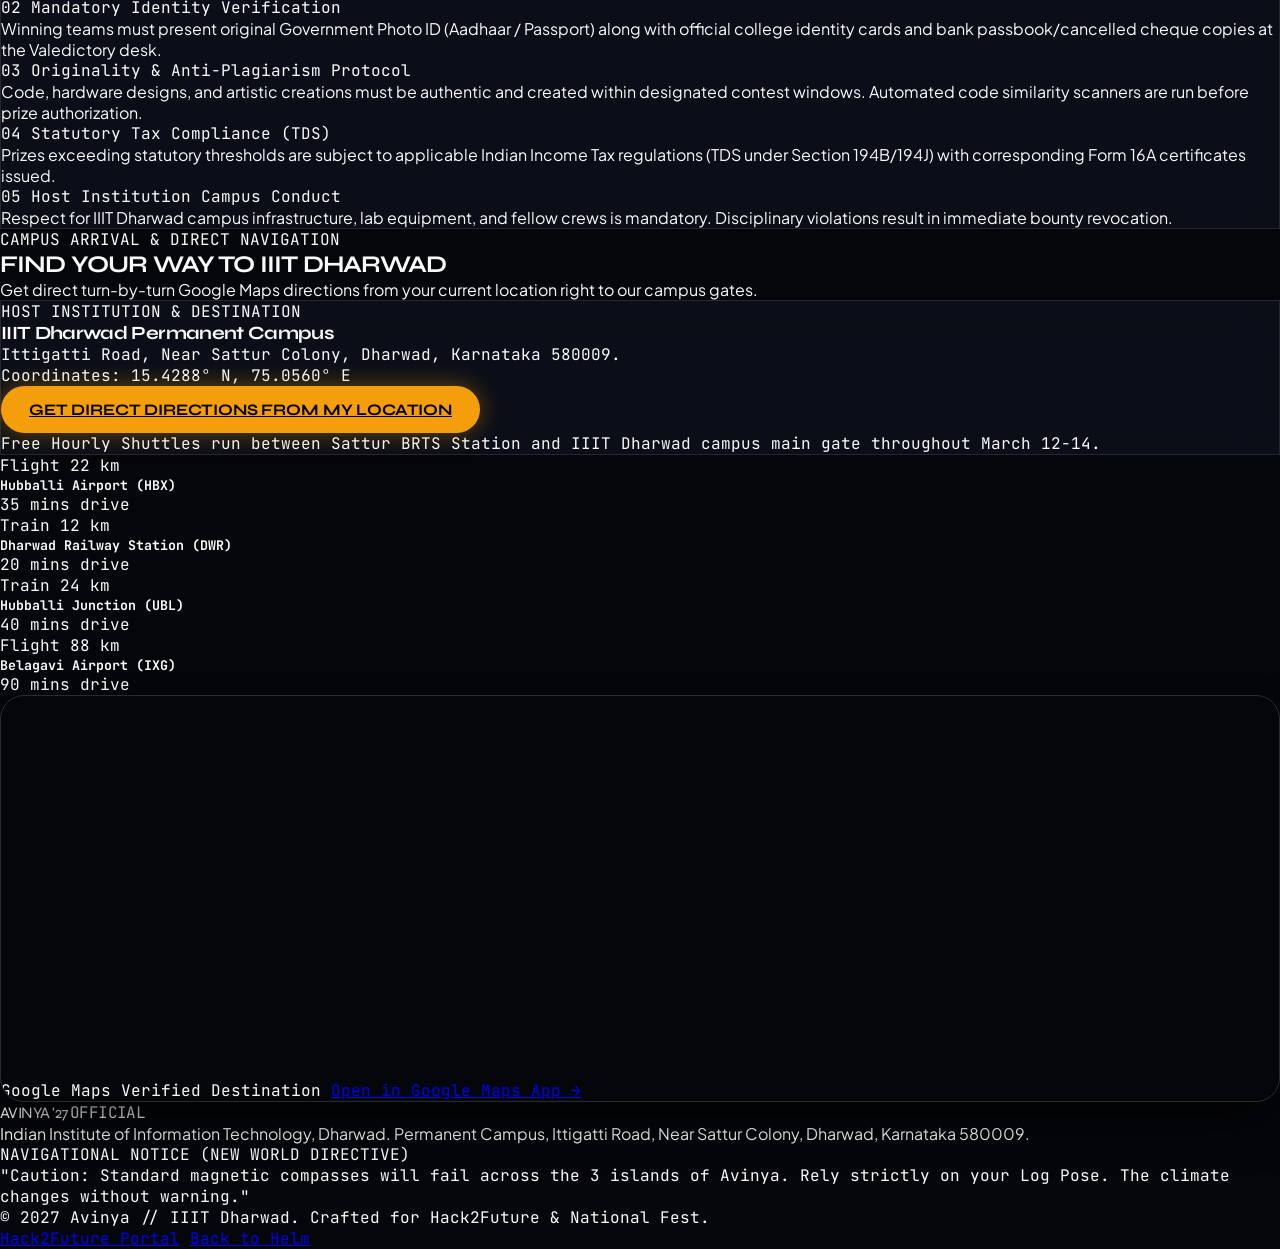
==== commit 8df18d57: "feat: complete archipelago island voyage matching sketch, 60fps living sea with time-of-day dynamics" ====
--- a/index.html
+++ b/index.html
@@ -39,8 +39,11 @@
   <div class="cursor-dot" id="custom-cursor-dot"></div>
   <div class="cursor-ring" id="custom-cursor-ring"></div>
 
-  <!-- 3D WebGL Ocean Container -->
-  <div id="webgl-ocean-container"></div>
+  <div class="water-ripple-cursor" id="custom-cursor-ripple"></div>
+
+  <!-- 60 FPS Living Sea Canvas Engine (Time-of-Day Multi-Harmonic Waves) -->
+  <canvas id="living-sea-canvas"></canvas>
+  <div id="webgl-ocean-container" style="display:none;"></div>
 
   <!-- Cinema-Wipe Page Transition Curtain -->
   <div id="page-curtain" class="page-curtain"></div>
@@ -96,6 +99,37 @@
     </div>
   </header>
 
+  <!-- ========================================================================
+       LIVE DHARWAD WEATHER & TIME-OF-DAY OCEAN HUD STRIP
+       ======================================================================== -->
+  <aside class="fixed top-[72px] left-0 right-0 z-30 px-4 py-1.5 bg-[#05060A]/85 backdrop-blur-md border-b border-white/10">
+    <div class="max-w-7xl mx-auto flex flex-wrap items-center justify-between gap-2 text-xs font-mono">
+      <!-- Live Dharwad Weather HUD -->
+      <div id="dharwad-weather-hud" class="flex items-center gap-2 text-slate-300">
+        <span class="w-2 h-2 rounded-full bg-emerald-400 animate-ping"></span>
+        <span class="text-amber-400 font-bold flex items-center gap-1">
+          <i data-lucide="map-pin" class="w-3.5 h-3.5 text-amber-400"></i>
+          <span>DHARWAD LIVE:</span>
+        </span>
+        <span id="weather-temp-desc" class="text-slate-200">28°C Clear Skies</span>
+        <span class="text-slate-600 hidden sm:inline">•</span>
+        <span class="text-slate-400 hidden sm:inline" id="weather-wind">Wind: 14 km/h NE</span>
+        <span class="text-slate-600 hidden md:inline">•</span>
+        <span class="text-slate-400 hidden md:inline">15.4288° N, 75.0560° E</span>
+      </div>
+
+      <!-- Living Sea Time-of-Day Switcher -->
+      <div id="time-of-day-picker" class="flex items-center gap-1.5">
+        <span class="text-[10px] text-slate-400 uppercase tracking-wider hidden lg:inline mr-1">Ocean Lighting:</span>
+        <button class="time-btn" data-time="morning" title="Morning Azure Sea (Light Blue & Waves)">🌅 Dawn</button>
+        <button class="time-btn" data-time="day" title="Noon Ocean Blue">☀️ Noon</button>
+        <button class="time-btn" data-time="sunset" title="Sunset Amber Waters">🌇 Sunset</button>
+        <button class="time-btn" data-time="night" title="Midnight Navy & Bioluminescence">🌙 Night</button>
+        <button class="time-btn is-active" data-time="auto" title="Real-time Local Clock Sync">⚡ Auto</button>
+      </div>
+    </div>
+  </aside>
+
   <main class="relative z-10">
 
     <!-- ========================================================================
@@ -188,297 +222,255 @@
     </section>
 
     <!-- ========================================================================
-         INTERACTIVE ARCHIPELAGO VOYAGE MAP & SAILING PIRATE SHIP
+         ARCHIPELAGO ODYSSEY: 3 DAYS = 3 ISLANDS (DIRECTLY FROM HAND-DRAWN SKETCH)
          ======================================================================== -->
-    <section id="voyage-map" class="py-24 px-4 sm:px-6 max-w-7xl mx-auto">
+    <section id="voyage-map" class="py-24 px-4 sm:px-6 max-w-7xl mx-auto relative archipelago-sea-chart">
       
-      <div class="apple-reveal text-center max-w-3xl mx-auto mb-14">
+      <!-- Section Title & Telemetry Header -->
+      <div class="apple-reveal text-center max-w-3xl mx-auto mb-16">
         <div class="inline-flex items-center gap-2 px-3.5 py-1.5 rounded-full bg-amber-500/10 border border-amber-500/30 text-amber-400 text-xs font-mono mb-3">
-          <i data-lucide="map" class="w-3.5 h-3.5"></i>
-          <span>THE GRAND ARCHIPELAGO OF DHARWAD</span>
+          <i data-lucide="compass" class="w-3.5 h-3.5 animate-spin" style="animation-duration: 12s;"></i>
+          <span>AVINYA EXPEDITION CHART // ARCHIPELAGO OF DHARWAD</span>
         </div>
         <h2 class="font-display font-black text-4xl sm:text-6xl text-white uppercase tracking-tight mb-4">
-          CHART YOUR <span class="text-amber-400">VOYAGE</span>
+          CHART THE <span class="text-transparent bg-clip-text bg-gradient-to-r from-amber-400 via-pink-400 to-yellow-400">THREE ISLANDS</span>
         </h2>
         <p class="text-slate-300 font-body text-base sm:text-lg">
-          Click any island coordinate to steer the flagship vessel across the oceanic waters of Avinya.
+          Scroll to sail the flagship vessel along the dashed nautical chart from Island 1 to Island 2 to Island 3. Every island harbors distinct climates, fauna, and secret event locations.
         </p>
       </div>
 
-      <!-- Interactive Map Frame -->
-      <div class="apple-reveal archipelago-map-container p-6 sm:p-12 relative min-h-[480px] sm:min-h-[580px] flex items-center justify-center">
-        
-        <!-- Ocean Background Grid & Dotted Route -->
-        <svg class="absolute inset-0 w-full h-full pointer-events-none" xmlns="http://www.w3.org/2000/svg">
-          <defs>
-            <linearGradient id="routeGradient" x1="0%" y1="0%" x2="100%" y2="100%">
-              <stop offset="0%" stop-color="#F59E0B" />
-              <stop offset="50%" stop-color="#EC4899" />
-              <stop offset="100%" stop-color="#EAB308" />
-            </linearGradient>
-          </defs>
-          <!-- Nautical Sailing Path -->
-          <path d="M 120 400 Q 320 200, 520 340 T 920 180 T 1100 80" 
-                fill="none" 
-                stroke="url(#routeGradient)" 
-                stroke-width="3" 
-                stroke-dasharray="8 8" 
-                class="opacity-60" />
-        </svg>
-
-        <!-- Sailing Ship / Flagship Vessel Icon (Moves dynamically) -->
-        <div id="interactive-ship" class="voyager-ship" style="top: 68%; left: 16%;">
-          <div class="relative w-12 h-12 rounded-full bg-amber-500/20 border-2 border-amber-400 p-2 flex items-center justify-center text-amber-300 shadow-xl shadow-amber-500/40">
-            <i data-lucide="sailboat" class="w-6 h-6 animate-pulse"></i>
-            <div class="water-ripple w-12 h-12"></div>
-          </div>
-        </div>
-
-        <!-- 3 Interactive Island Atolls on Map -->
-        <div class="relative z-20 w-full max-w-5xl grid grid-cols-1 md:grid-cols-3 gap-6 sm:gap-8">
-          
-          <!-- Island 1 Atoll Anchor -->
-          <div onclick="window.sailToIsland(1)" class="p-6 rounded-3xl glass-panel border border-amber-500/30 hover:border-amber-400 transition-all cursor-pointer group text-left relative overflow-hidden bg-gradient-to-b from-amber-950/30 to-black/80">
-            <div class="flex items-center justify-between mb-3">
-              <span class="px-2.5 py-0.5 rounded-full bg-amber-500/20 text-amber-300 font-mono text-[10px] font-bold border border-amber-500/30">
-                ANCHOR 01 // MAR 12
-              </span>
-              <span class="text-xs font-mono text-slate-400 group-hover:text-amber-400 transition-colors">Sail Here &rarr;</span>
-            </div>
-            <h3 class="font-display font-bold text-2xl text-white mb-2 group-hover:text-amber-400 transition-colors">
-              The Last Outpost
-            </h3>
-            <p class="text-xs text-slate-300 font-body leading-relaxed mb-4">
-              Dune Sci-Fi Desert. Algorithmic Monoliths, Sand-Cipher CTF, and autonomous rover dunes.
-            </p>
-            <a href="day1.html" class="text-xs font-mono font-bold text-amber-400 underline underline-offset-4">
-              Enter Dedicated Archive &rarr;
+      <!-- Sailing Nautical Route SVG (Dashed Curving Path Connecting the 3 Islands) -->
+      <svg class="voyage-svg-route hidden md:block" viewBox="0 0 1200 1800" fill="none" xmlns="http://www.w3.org/2000/svg">
+        <defs>
+          <linearGradient id="nauticalRouteGrad" x1="0%" y1="0%" x2="100%" y2="100%">
+            <stop offset="0%" stop-color="#F59E0B" stop-opacity="0.9" />
+            <stop offset="50%" stop-color="#EC4899" stop-opacity="0.9" />
+            <stop offset="100%" stop-color="#EAB308" stop-opacity="0.9" />
+          </linearGradient>
+          <filter id="routeGlow" x="-20%" y="-20%" width="140%" height="140%">
+            <feGaussianBlur stdDeviation="6" result="blur" />
+            <feComposite in="SourceGraphic" in2="blur" operator="over" />
+          </filter>
+        </defs>
+        <!-- Zigzag curve matching user sketch:
+             Start at Island 1 (top-left: x=340, y=220)
+             Curve over to Island 2 (middle-right: x=860, y=820)
+             Curve back down to Island 3 (bottom-left: x=340, y=1480) -->
+        <path id="voyage-curved-track" 
+              d="M 340 220 C 620 320, 860 480, 860 820 C 860 1150, 520 1250, 340 1480" 
+              stroke="url(#nauticalRouteGrad)" 
+              stroke-width="4" 
+              stroke-dasharray="14 14" 
+              stroke-linecap="round"
+              filter="url(#routeGlow)" />
+      </svg>
+
+      <!-- Dynamic Flagship Sailing Ship Element (Glides smoothly along route on scroll) -->
+      <div id="interactive-ship" class="voyager-ship hidden md:block" style="top: 12%; left: 28%;">
+        <div class="relative w-16 h-16 rounded-full bg-black/85 border-2 border-amber-400 p-2.5 flex items-center justify-center text-amber-300 shadow-2xl shadow-amber-500/60 backdrop-blur-md">
+          <i data-lucide="sailboat" class="w-8 h-8 text-amber-300 drop-shadow-[0_0_12px_rgba(245,158,11,0.9)] animate-pulse"></i>
+          <div class="water-ripple w-16 h-16"></div>
+        </div>
+      </div>
+
+      <!-- THE 3 ISLANDS CONTAINER (MATCHING SKETCH TOP-LEFT -> MIDDLE-RIGHT -> BOTTOM-LEFT) -->
+      <div class="space-y-24 relative z-10">
+
+        <!-- ====================================================================
+             ISLAND 1 (DAY 1) - TOP-LEFT ALIGNED (THE LAST OUTPOST)
+             ==================================================================== -->
+        <div id="day1" class="island-realm p-6 sm:p-10 md:w-8/12 border border-amber-500/30" style="--realm-accent: #F59E0B; --realm-glow: rgba(245, 158, 11, 0.4);" data-accent="#F59E0B">
+          <!-- Port Arrival Docking Header -->
+          <div class="flex flex-wrap items-center justify-between gap-3 pb-6 border-b border-amber-500/20 mb-6">
+            <div class="flex items-center gap-3">
+              <div class="w-12 h-12 rounded-2xl bg-amber-500/20 border border-amber-400 flex items-center justify-center text-amber-400 shadow-lg shadow-amber-500/20">
+                <i data-lucide="anchor" class="w-6 h-6"></i>
+              </div>
+              <div>
+                <div class="flex items-center gap-2 text-[10px] font-mono uppercase tracking-widest text-amber-400 font-bold">
+                  <span class="w-2 h-2 rounded-full bg-emerald-400 animate-ping"></span>
+                  <span>ISLAND 01 // DAY 1 (MARCH 12, 2027)</span>
+                </div>
+                <h3 class="font-display font-black text-2xl sm:text-4xl text-white">THE LAST OUTPOST</h3>
+              </div>
+            </div>
+            <a href="day1.html" class="px-4 py-2 rounded-full bg-amber-500/20 hover:bg-amber-500 hover:text-black border border-amber-500/40 text-amber-300 text-xs font-mono font-bold transition-all flex items-center gap-1.5">
+              <span>Day 1 Archive</span>
+              <i data-lucide="arrow-right" class="w-3.5 h-3.5"></i>
             </a>
           </div>
 
-          <!-- Island 2 Atoll Anchor -->
-          <div onclick="window.sailToIsland(2)" class="p-6 rounded-3xl glass-panel border border-pink-500/30 hover:border-pink-400 transition-all cursor-pointer group text-left relative overflow-hidden bg-gradient-to-b from-pink-950/30 to-black/80">
-            <div class="flex items-center justify-between mb-3">
-              <span class="px-2.5 py-0.5 rounded-full bg-pink-500/20 text-pink-300 font-mono text-[10px] font-bold border border-pink-500/30">
-                ANCHOR 02 // MAR 13
-              </span>
-              <span class="text-xs font-mono text-slate-400 group-hover:text-pink-400 transition-colors">Sail Here &rarr;</span>
-            </div>
-            <h3 class="font-display font-bold text-2xl text-white mb-2 group-hover:text-pink-400 transition-colors">
-              The Pandemonium
-            </h3>
-            <p class="text-xs text-slate-300 font-body leading-relaxed mb-4">
-              Synthwave Cyberpunk Delta. Steel Pit RoboWars, RetroWave E-Sports, and Spatial UI/UX sprints.
-            </p>
-            <a href="day2.html" class="text-xs font-mono font-bold text-pink-400 underline underline-offset-4">
-              Enter Dedicated Archive &rarr;
+          <!-- Climate & Flora/Fauna Badges (From Sketch) -->
+          <div class="grid grid-cols-1 sm:grid-cols-2 gap-3 mb-6 font-mono text-xs">
+            <div class="p-3.5 rounded-2xl bg-amber-950/40 border border-amber-500/30 flex items-start gap-2.5">
+              <span class="text-xl">🌡️</span>
+              <div>
+                <div class="text-[10px] uppercase text-amber-400 font-bold">Island Climate</div>
+                <div class="text-slate-200">Arid Sci-Fi Dune Desert • 38°C Thermal Winds</div>
+              </div>
+            </div>
+            <div class="p-3.5 rounded-2xl bg-amber-950/40 border border-amber-500/30 flex items-start gap-2.5">
+              <span class="text-xl">🌵</span>
+              <div>
+                <div class="text-[10px] uppercase text-amber-400 font-bold">Flora & Fauna</div>
+                <div class="text-slate-200">Spiced Desert Palms, Crystalline Cacti & Autonomous Rover Caravans</div>
+              </div>
+            </div>
+          </div>
+
+          <!-- Port Coordinates -->
+          <div class="p-3.5 rounded-xl bg-black/50 border border-white/10 text-xs font-mono text-slate-300 flex flex-wrap items-center justify-between gap-2 mb-8">
+            <span class="flex items-center gap-2">
+              <i data-lucide="map-pin" class="w-4 h-4 text-amber-400"></i>
+              <span>Docking Port: <strong class="text-white">Port of Arid Monoliths (Pier 01)</strong></span>
+            </span>
+            <span class="text-amber-400 font-bold">Coordinates: 15.4288° N, 75.0560° E</span>
+          </div>
+
+          <!-- Locations inside Island 1 (Each Location IS an Event) -->
+          <div>
+            <div class="flex items-center justify-between mb-4">
+              <h4 class="font-display font-bold text-lg text-white flex items-center gap-2">
+                <i data-lucide="compass" class="w-4 h-4 text-amber-400"></i>
+                <span>Locations on Island (Events)</span>
+              </h4>
+              <span class="text-xs font-mono text-amber-400 font-bold">6 Active Locations</span>
+            </div>
+            <div class="grid grid-cols-1 sm:grid-cols-2 lg:grid-cols-3 gap-4" id="day1-events-grid"></div>
+          </div>
+        </div>
+
+        <!-- ====================================================================
+             ISLAND 2 (DAY 2) - MIDDLE-RIGHT ALIGNED (THE PANDEMONIUM)
+             ==================================================================== -->
+        <div id="day2" class="island-realm p-6 sm:p-10 md:w-8/12 md:ml-auto border border-pink-500/30" style="--realm-accent: #EC4899; --realm-glow: rgba(236, 72, 153, 0.4);" data-accent="#EC4899">
+          <!-- Port Arrival Docking Header -->
+          <div class="flex flex-wrap items-center justify-between gap-3 pb-6 border-b border-pink-500/20 mb-6">
+            <div class="flex items-center gap-3">
+              <div class="w-12 h-12 rounded-2xl bg-pink-500/20 border border-pink-400 flex items-center justify-center text-pink-400 shadow-lg shadow-pink-500/20">
+                <i data-lucide="anchor" class="w-6 h-6"></i>
+              </div>
+              <div>
+                <div class="flex items-center gap-2 text-[10px] font-mono uppercase tracking-widest text-pink-400 font-bold">
+                  <span class="w-2 h-2 rounded-full bg-emerald-400 animate-ping"></span>
+                  <span>ISLAND 02 // DAY 2 (MARCH 13, 2027)</span>
+                </div>
+                <h3 class="font-display font-black text-2xl sm:text-4xl text-white">THE PANDEMONIUM</h3>
+              </div>
+            </div>
+            <a href="day2.html" class="px-4 py-2 rounded-full bg-pink-500/20 hover:bg-pink-500 hover:text-black border border-pink-500/40 text-pink-300 text-xs font-mono font-bold transition-all flex items-center gap-1.5">
+              <span>Day 2 Archive</span>
+              <i data-lucide="arrow-right" class="w-3.5 h-3.5"></i>
             </a>
           </div>
 
-          <!-- Island 3 Atoll Anchor -->
-          <div onclick="window.sailToIsland(3)" class="p-6 rounded-3xl glass-panel border border-yellow-500/30 hover:border-yellow-400 transition-all cursor-pointer group text-left relative overflow-hidden bg-gradient-to-b from-yellow-950/30 to-black/80">
-            <div class="flex items-center justify-between mb-3">
-              <span class="px-2.5 py-0.5 rounded-full bg-yellow-500/20 text-yellow-300 font-mono text-[10px] font-bold border border-yellow-500/30">
-                ANCHOR 03 // MAR 14
-              </span>
-              <span class="text-xs font-mono text-slate-400 group-hover:text-yellow-400 transition-colors">Sail Here &rarr;</span>
-            </div>
-            <h3 class="font-display font-bold text-2xl text-white mb-2 group-hover:text-yellow-400 transition-colors">
-              The Carnival Island
-            </h3>
-            <p class="text-xs text-slate-300 font-body leading-relaxed mb-4">
-              Grand Midnight Waters. Mega Choreography with Dynamight, Band Battles, and the Star-Nite concert.
-            </p>
-            <a href="day3.html" class="text-xs font-mono font-bold text-yellow-400 underline underline-offset-4">
-              Enter Dedicated Archive &rarr;
+          <!-- Climate & Flora/Fauna Badges -->
+          <div class="grid grid-cols-1 sm:grid-cols-2 gap-3 mb-6 font-mono text-xs">
+            <div class="p-3.5 rounded-2xl bg-pink-950/40 border border-pink-500/30 flex items-start gap-2.5">
+              <span class="text-xl">⚡</span>
+              <div>
+                <div class="text-[10px] uppercase text-pink-400 font-bold">Island Climate</div>
+                <div class="text-slate-200">Synthwave Cyberpunk • 21°C Neon Rain & Static Mists</div>
+              </div>
+            </div>
+            <div class="p-3.5 rounded-2xl bg-pink-950/40 border border-pink-500/30 flex items-start gap-2.5">
+              <span class="text-xl">🧬</span>
+              <div>
+                <div class="text-[10px] uppercase text-pink-400 font-bold">Flora & Fauna</div>
+                <div class="text-slate-200">Bioluminescent Cyber-Spores, Mecha Drones & Neon Sea Flora</div>
+              </div>
+            </div>
+          </div>
+
+          <!-- Port Coordinates -->
+          <div class="p-3.5 rounded-xl bg-black/50 border border-white/10 text-xs font-mono text-slate-300 flex flex-wrap items-center justify-between gap-2 mb-8">
+            <span class="flex items-center gap-2">
+              <i data-lucide="map-pin" class="w-4 h-4 text-pink-400"></i>
+              <span>Docking Port: <strong class="text-white">Cyber-Bay Marina (Pier Neon 02)</strong></span>
+            </span>
+            <span class="text-pink-400 font-bold">Coordinates: 15.4285° N, 75.0572° E</span>
+          </div>
+
+          <!-- Locations inside Island 2 (Events) -->
+          <div>
+            <div class="flex items-center justify-between mb-4">
+              <h4 class="font-display font-bold text-lg text-white flex items-center gap-2">
+                <i data-lucide="compass" class="w-4 h-4 text-pink-400"></i>
+                <span>Locations on Island (Events)</span>
+              </h4>
+              <span class="text-xs font-mono text-pink-400 font-bold">6 Active Locations</span>
+            </div>
+            <div class="grid grid-cols-1 sm:grid-cols-2 lg:grid-cols-3 gap-4" id="day2-events-grid"></div>
+          </div>
+        </div>
+
+        <!-- ====================================================================
+             ISLAND 3 (DAY 3) - BOTTOM-LEFT ALIGNED (THE CARNIVAL ISLAND)
+             ==================================================================== -->
+        <div id="day3" class="island-realm p-6 sm:p-10 md:w-8/12 border border-yellow-500/30" style="--realm-accent: #EAB308; --realm-glow: rgba(234, 179, 8, 0.4);" data-accent="#EAB308">
+          <!-- Port Arrival Docking Header -->
+          <div class="flex flex-wrap items-center justify-between gap-3 pb-6 border-b border-yellow-500/20 mb-6">
+            <div class="flex items-center gap-3">
+              <div class="w-12 h-12 rounded-2xl bg-yellow-500/20 border border-yellow-400 flex items-center justify-center text-yellow-400 shadow-lg shadow-yellow-500/20">
+                <i data-lucide="anchor" class="w-6 h-6"></i>
+              </div>
+              <div>
+                <div class="flex items-center gap-2 text-[10px] font-mono uppercase tracking-widest text-yellow-400 font-bold">
+                  <span class="w-2 h-2 rounded-full bg-emerald-400 animate-ping"></span>
+                  <span>ISLAND 03 // DAY 3 (MARCH 14, 2027)</span>
+                </div>
+                <h3 class="font-display font-black text-2xl sm:text-4xl text-white">THE CARNIVAL ISLAND</h3>
+              </div>
+            </div>
+            <a href="day3.html" class="px-4 py-2 rounded-full bg-yellow-500/20 hover:bg-yellow-500 hover:text-black border border-yellow-500/40 text-yellow-300 text-xs font-mono font-bold transition-all flex items-center gap-1.5">
+              <span>Day 3 Archive</span>
+              <i data-lucide="arrow-right" class="w-3.5 h-3.5"></i>
             </a>
           </div>
 
-        </div>
-
-      </div>
-
-    </section>
-
-    <!-- ========================================================================
-         ISLAND 01: THE LAST OUTPOST (DAY 1)
-         ======================================================================== -->
-    <section id="day1" class="island-section py-24 px-4 sm:px-6 relative overflow-hidden" data-accent="#F59E0B">
-      <div class="absolute inset-0 bg-gradient-to-b from-amber-950/20 via-transparent to-transparent pointer-events-none"></div>
-
-      <div class="max-w-7xl mx-auto relative">
-        
-        <!-- Port Arrival Docking Banner -->
-        <div class="apple-reveal mb-8 p-4 sm:p-5 rounded-2xl glass-panel border border-amber-500/30 flex flex-col md:flex-row md:items-center justify-between gap-4 bg-black/40 backdrop-blur-md">
-          <div class="flex items-center gap-3.5">
-            <div class="w-10 h-10 rounded-xl bg-amber-500/20 border border-amber-400 flex items-center justify-center text-amber-400 shrink-0 shadow-lg shadow-amber-500/20">
-              <i data-lucide="anchor" class="w-5 h-5"></i>
-            </div>
-            <div>
-              <div class="flex flex-wrap items-center gap-2 text-xs font-mono font-bold text-amber-400">
-                <span class="w-2 h-2 rounded-full bg-emerald-400 animate-ping"></span>
-                <span>VESSEL STATUS: DOCKED AT PORT OF ARID MONOLITHS</span>
-                <span class="text-slate-500">•</span>
-                <span class="text-slate-300">PIER 01</span>
-              </div>
-              <p class="text-[11px] text-slate-300 font-mono mt-0.5">
-                Coordinates: 15.4288° N, 75.0560° E | Disembark to explore 8 active island places & battlegrounds.
-              </p>
-            </div>
-          </div>
-
-          <div class="flex items-center gap-2">
-            <span class="px-3 py-1 rounded-full bg-amber-500/10 text-amber-300 border border-amber-500/30 text-xs font-mono font-semibold">
-              8 Island Places
+          <!-- Climate & Flora/Fauna Badges -->
+          <div class="grid grid-cols-1 sm:grid-cols-2 gap-3 mb-6 font-mono text-xs">
+            <div class="p-3.5 rounded-2xl bg-yellow-950/40 border border-yellow-500/30 flex items-start gap-2.5">
+              <span class="text-xl">🎆</span>
+              <div>
+                <div class="text-[10px] uppercase text-yellow-400 font-bold">Island Climate</div>
+                <div class="text-slate-200">Midnight Carnival Revelry • 25°C Tropical Starlit Breeze</div>
+              </div>
+            </div>
+            <div class="p-3.5 rounded-2xl bg-yellow-950/40 border border-yellow-500/30 flex items-start gap-2.5">
+              <span class="text-xl">🌺</span>
+              <div>
+                <div class="text-[10px] uppercase text-yellow-400 font-bold">Flora & Fauna</div>
+                <div class="text-slate-200">Festive Coastal Palms, Golden Fireworks & Starry Coral Reefs</div>
+              </div>
+            </div>
+          </div>
+
+          <!-- Port Coordinates -->
+          <div class="p-3.5 rounded-xl bg-black/50 border border-white/10 text-xs font-mono text-slate-300 flex flex-wrap items-center justify-between gap-2 mb-8">
+            <span class="flex items-center gap-2">
+              <i data-lucide="map-pin" class="w-4 h-4 text-yellow-400"></i>
+              <span>Docking Port: <strong class="text-white">Grand Carnival Lagoon (Wharf 03)</strong></span>
             </span>
-            <a href="day1.html" class="px-3 py-1 rounded-full bg-white/10 hover:bg-white/20 text-white text-xs font-mono transition-colors">
-              Island Archive &rarr;
-            </a>
-          </div>
-        </div>
-
-        <div class="apple-reveal mb-14 flex flex-col md:flex-row md:items-end justify-between gap-6">
+            <span class="text-yellow-400 font-bold">Coordinates: 15.4295° N, 75.0552° E</span>
+          </div>
+
+          <!-- Locations inside Island 3 (Events) -->
           <div>
-            <div class="flex items-center gap-3 font-mono text-xs text-amber-400 font-semibold mb-3">
-              <span class="px-2.5 py-1 rounded bg-amber-500/10 border border-amber-500/30">DAY 01 // MARCH 12, 2027</span>
-              <span>DUNE DESERT ARCHIPELAGO</span>
-            </div>
-            <h2 class="font-display font-black text-4xl sm:text-6xl text-white uppercase tracking-tight">
-              THE LAST <span class="text-amber-400">OUTPOST</span>
-            </h2>
-            <p class="text-slate-300 font-body text-base sm:text-lg max-w-2xl mt-2 leading-relaxed">
-              Step onto an ancient desert atoll where monolithic coding citadels, sand-cipher vaults, and rover dunes test every crew member.
-            </p>
-          </div>
-          <a href="day1.html" class="btn-secondary text-xs flex items-center gap-2 self-start md:self-auto">
-            <span>EXPLORE FULL SECTOR 01 (8+ EVENTS)</span>
-            <i data-lucide="arrow-right" class="w-3.5 h-3.5"></i>
-          </a>
-        </div>
-
-        <!-- Events Grid (Rendered with .island-atoll-card) -->
-        <div class="grid grid-cols-1 md:grid-cols-2 lg:grid-cols-4 gap-6" id="day1-events-grid"></div>
-      </div>
-    </section>
-
-    <!-- ========================================================================
-         ISLAND 02: THE PANDEMONIUM (DAY 2)
-         ======================================================================== -->
-    <section id="day2" class="island-section py-24 px-4 sm:px-6 relative overflow-hidden" data-accent="#EC4899">
-      <div class="absolute inset-0 bg-gradient-to-b from-pink-950/20 via-transparent to-transparent pointer-events-none"></div>
-
-      <div class="max-w-7xl mx-auto relative">
-        
-        <!-- Port Arrival Docking Banner -->
-        <div class="apple-reveal mb-8 p-4 sm:p-5 rounded-2xl glass-panel border border-pink-500/30 flex flex-col md:flex-row md:items-center justify-between gap-4 bg-black/40 backdrop-blur-md">
-          <div class="flex items-center gap-3.5">
-            <div class="w-10 h-10 rounded-xl bg-pink-500/20 border border-pink-400 flex items-center justify-center text-pink-400 shrink-0 shadow-lg shadow-pink-500/20">
-              <i data-lucide="anchor" class="w-5 h-5"></i>
-            </div>
-            <div>
-              <div class="flex flex-wrap items-center gap-2 text-xs font-mono font-bold text-pink-400">
-                <span class="w-2 h-2 rounded-full bg-emerald-400 animate-ping"></span>
-                <span>VESSEL STATUS: DOCKED AT CYBER-BAY MARINA</span>
-                <span class="text-slate-500">•</span>
-                <span class="text-slate-300">PIER NEON 02</span>
-              </div>
-              <p class="text-[11px] text-slate-300 font-mono mt-0.5">
-                Coordinates: 15.4285° N, 75.0572° E | Heavy bot arenas, esports stages, and neon design districts.
-              </p>
-            </div>
-          </div>
-
-          <div class="flex items-center gap-2">
-            <span class="px-3 py-1 rounded-full bg-pink-500/10 text-pink-300 border border-pink-500/30 text-xs font-mono font-semibold">
-              8 Cyber Places
-            </span>
-            <a href="day2.html" class="px-3 py-1 rounded-full bg-white/10 hover:bg-white/20 text-white text-xs font-mono transition-colors">
-              Island Archive &rarr;
-            </a>
-          </div>
-        </div>
-
-        <div class="apple-reveal mb-14 flex flex-col md:flex-row md:items-end justify-between gap-6">
-          <div>
-            <div class="flex items-center gap-3 font-mono text-xs text-pink-400 font-semibold mb-3">
-              <span class="px-2.5 py-1 rounded bg-pink-500/10 border border-pink-500/30">DAY 02 // MARCH 13, 2027</span>
-              <span>SYNTHWAVE CYBERPUNK ARCHIPELAGO</span>
-            </div>
-            <h2 class="font-display font-black text-4xl sm:text-6xl text-white uppercase tracking-tight">
-              THE <span class="text-pink-500">PANDEMONIUM</span>
-            </h2>
-            <p class="text-slate-300 font-body text-base sm:text-lg max-w-2xl mt-2 leading-relaxed">
-              Magenta sea reflections, overclocked combat robotics, national LAN esports brackets, and spatial design studios.
-            </p>
-          </div>
-          <a href="day2.html" class="btn-secondary text-xs flex items-center gap-2 self-start md:self-auto">
-            <span>EXPLORE FULL SECTOR 02 (8+ EVENTS)</span>
-            <i data-lucide="arrow-right" class="w-3.5 h-3.5"></i>
-          </a>
-        </div>
-
-        <div class="grid grid-cols-1 md:grid-cols-2 lg:grid-cols-4 gap-6" id="day2-events-grid"></div>
-      </div>
-    </section>
-
-    <!-- ========================================================================
-         ISLAND 03: THE CARNIVAL ISLAND (DAY 3)
-         ======================================================================== -->
-    <section id="day3" class="island-section py-24 px-4 sm:px-6 relative overflow-hidden" data-accent="#EAB308">
-      <div class="absolute inset-0 bg-gradient-to-b from-yellow-950/20 via-transparent to-transparent pointer-events-none"></div>
-
-      <div class="max-w-7xl mx-auto relative">
-        
-        <!-- Port Arrival Docking Banner -->
-        <div class="apple-reveal mb-8 p-4 sm:p-5 rounded-2xl glass-panel border border-yellow-500/30 flex flex-col md:flex-row md:items-center justify-between gap-4 bg-black/40 backdrop-blur-md">
-          <div class="flex items-center gap-3.5">
-            <div class="w-10 h-10 rounded-xl bg-yellow-500/20 border border-yellow-400 flex items-center justify-center text-yellow-400 shrink-0 shadow-lg shadow-yellow-500/20">
-              <i data-lucide="anchor" class="w-5 h-5"></i>
-            </div>
-            <div>
-              <div class="flex flex-wrap items-center gap-2 text-xs font-mono font-bold text-yellow-400">
-                <span class="w-2 h-2 rounded-full bg-emerald-400 animate-ping"></span>
-                <span>VESSEL STATUS: DOCKED AT GRAND LAGOON WHARF</span>
-                <span class="text-slate-500">•</span>
-                <span class="text-slate-300">WHARF 03</span>
-              </div>
-              <p class="text-[11px] text-slate-300 font-mono mt-0.5">
-                Coordinates: 15.4295° N, 75.0552° E | Pro-Nite concert stage, choreography amphitheaters, and festive night markets.
-              </p>
-            </div>
-          </div>
-
-          <div class="flex items-center gap-2">
-            <span class="px-3 py-1 rounded-full bg-yellow-500/10 text-yellow-300 border border-yellow-500/30 text-xs font-mono font-semibold">
-              8 Festival Places
-            </span>
-            <a href="day3.html" class="px-3 py-1 rounded-full bg-white/10 hover:bg-white/20 text-white text-xs font-mono transition-colors">
-              Island Archive &rarr;
-            </a>
-          </div>
-        </div>
-
-        <div class="apple-reveal mb-14 flex flex-col md:flex-row md:items-end justify-between gap-6">
-          <div>
-            <div class="flex items-center gap-3 font-mono text-xs text-yellow-400 font-semibold mb-3">
-              <span class="px-2.5 py-1 rounded bg-yellow-500/10 border border-yellow-500/30">DAY 03 // MARCH 14, 2027</span>
-              <span>CARNIVAL CELEBRATION ARCHIPELAGO</span>
-            </div>
-            <h2 class="font-display font-black text-4xl sm:text-6xl text-white uppercase tracking-tight">
-              THE CARNIVAL <span class="text-yellow-400">ISLAND</span>
-            </h2>
-            <p class="text-slate-300 font-body text-base sm:text-lg max-w-2xl mt-2 leading-relaxed">
-              Grand illuminated waters, midnight fireworks, national band clashes, high-fashion runways, and the Star-Nite concert.
-            </p>
-          </div>
-          <a href="day3.html" class="btn-secondary text-xs flex items-center gap-2 self-start md:self-auto">
-            <span>EXPLORE FULL SECTOR 03 (8+ EVENTS)</span>
-            <i data-lucide="arrow-right" class="w-3.5 h-3.5"></i>
-          </a>
-        </div>
-
-        <div class="grid grid-cols-1 md:grid-cols-2 lg:grid-cols-4 gap-6" id="day3-events-grid"></div>
-      </div>
+            <div class="flex items-center justify-between mb-4">
+              <h4 class="font-display font-bold text-lg text-white flex items-center gap-2">
+                <i data-lucide="compass" class="w-4 h-4 text-yellow-400"></i>
+                <span>Locations on Island (Events)</span>
+              </h4>
+              <span class="text-xs font-mono text-yellow-400 font-bold">6 Active Locations</span>
+            </div>
+            <div class="grid grid-cols-1 sm:grid-cols-2 lg:grid-cols-3 gap-4" id="day3-events-grid"></div>
+          </div>
+        </div>
+
+      </div>
+
     </section>
 
     <!-- ========================================================================
@@ -920,6 +912,15 @@
     </div>
   </aside>
 
+    <!-- ========================================================================
+       EVENT DOSSIER & LOCATION INSPECTOR MODAL
+       ======================================================================== -->
+  <div id="event-dossier-modal" class="event-dossier-modal-backdrop" onclick="if(event.target === this) window.closeEventDossier()">
+    <div class="event-dossier-modal-content p-6 sm:p-8" id="event-dossier-body">
+      <!-- Populated dynamically by app.js -->
+    </div>
+  </div>
+
   <script src="events-data.js"></script>
   <script src="app.js"></script>
 </body>
--- a/styles.css
+++ b/styles.css
@@ -58,9 +58,9 @@
 }
 
 /* ==========================================================================
-   THREE.JS 3D OCEAN & AMBIENT CANVAS
-   ========================================================================== */
-#webgl-ocean-container {
+   LIVING SEA 60FPS CANVAS & AMBIENT OVERLAYS
+   ========================================================================== */
+#living-sea-canvas {
   position: fixed;
   top: 0;
   left: 0;
@@ -68,8 +68,10 @@
   height: 100vh;
   z-index: 0;
   pointer-events: none;
-  opacity: 0.95;
-  transition: opacity 1s ease;
+}
+
+#webgl-ocean-container {
+  display: none;
 }
 
 #ambient-canvas {
@@ -559,3 +561,173 @@
   border-color: var(--current-accent);
   box-shadow: 0 20px 40px -10px var(--current-glow);
 }
+
+/* ==========================================================================
+   ARCHIPELAGO SEA CHART (EXACT USER SKETCH VOYAGE ROUTE)
+   ========================================================================== */
+.archipelago-sea-chart {
+  position: relative;
+  width: 100%;
+  overflow: visible;
+}
+
+.voyage-svg-route {
+  position: absolute;
+  top: 0;
+  left: 0;
+  width: 100%;
+  height: 100%;
+  pointer-events: none;
+  z-index: 5;
+}
+
+.voyager-ship {
+  position: absolute;
+  z-index: 25;
+  pointer-events: none;
+  transform: translate(-50%, -50%);
+  transition: top 0.25s ease-out, left 0.25s ease-out, transform 0.3s ease;
+  filter: drop-shadow(0 14px 28px rgba(0, 0, 0, 0.9));
+}
+
+.island-realm {
+  position: relative;
+  z-index: 15;
+  border-radius: 36px;
+  background: rgba(11, 14, 24, 0.82);
+  backdrop-filter: blur(24px);
+  -webkit-backdrop-filter: blur(24px);
+  border: 2px solid rgba(255, 255, 255, 0.15);
+  transition: all 0.4s cubic-bezier(0.16, 1, 0.3, 1);
+  box-shadow: 0 30px 70px -15px rgba(0, 0, 0, 0.85);
+}
+
+.island-realm:hover {
+  border-color: var(--realm-accent, #F59E0B);
+  box-shadow: 0 35px 80px -10px var(--realm-glow, rgba(245, 158, 11, 0.35));
+}
+
+.island-realm.is-active {
+  border-color: var(--realm-accent, #F59E0B);
+  box-shadow: 0 35px 80px -10px var(--realm-glow, rgba(245, 158, 11, 0.35));
+}
+
+.island-location-chip {
+  background: rgba(255, 255, 255, 0.04);
+  border: 1px solid rgba(255, 255, 255, 0.1);
+  border-radius: 20px;
+  padding: 16px;
+  transition: all 0.3s cubic-bezier(0.16, 1, 0.3, 1);
+  cursor: pointer;
+  display: flex;
+  flex-direction: column;
+  justify-content: space-between;
+}
+
+.island-location-chip:hover {
+  background: rgba(255, 255, 255, 0.08);
+  border-color: var(--realm-accent, #F59E0B);
+  transform: translateY(-4px) scale(1.01);
+  box-shadow: 0 14px 30px -5px rgba(0, 0, 0, 0.6);
+}
+
+/* Event Dossier Modal */
+.event-dossier-modal-backdrop {
+  position: fixed;
+  inset: 0;
+  background: rgba(0, 0, 0, 0.85);
+  backdrop-filter: blur(20px);
+  -webkit-backdrop-filter: blur(20px);
+  z-index: 100;
+  display: flex;
+  align-items: center;
+  justify-content: center;
+  padding: 16px;
+  opacity: 0;
+  pointer-events: none;
+  transition: opacity 0.3s ease;
+}
+
+.event-dossier-modal-backdrop.is-open {
+  opacity: 1;
+  pointer-events: auto;
+}
+
+.event-dossier-modal-content {
+  background: #0B0E17;
+  border: 1.5px solid rgba(255, 255, 255, 0.2);
+  border-radius: 28px;
+  max-width: 720px;
+  width: 100%;
+  max-height: 90vh;
+  overflow-y: auto;
+  box-shadow: 0 40px 90px -20px rgba(0, 0, 0, 0.95);
+  transform: translateY(20px) scale(0.97);
+  transition: transform 0.3s cubic-bezier(0.16, 1, 0.3, 1);
+}
+
+.event-dossier-modal-backdrop.is-open .event-dossier-modal-content {
+  transform: translateY(0) scale(1);
+}
+
+/* ==========================================================================
+   TIME OF DAY HUD & WEATHER BAR
+   ========================================================================== */
+.time-btn {
+  padding: 4px 10px;
+  border-radius: 9999px;
+  font-family: var(--font-mono);
+  font-size: 11px;
+  font-weight: 600;
+  color: #94A3B8;
+  background: rgba(255, 255, 255, 0.05);
+  border: 1px solid rgba(255, 255, 255, 0.1);
+  transition: all 0.25s ease;
+}
+
+.time-btn:hover {
+  color: #FFFFFF;
+  background: rgba(255, 255, 255, 0.12);
+  border-color: rgba(255, 255, 255, 0.25);
+}
+
+.time-btn.is-active {
+  color: #05060A;
+  background: var(--current-accent, #F59E0B);
+  border-color: var(--current-accent, #F59E0B);
+  box-shadow: 0 0 16px var(--current-glow, rgba(245, 158, 11, 0.5));
+}
+
+/* Atmospheric Lighting Shifts on Body */
+body[data-time="morning"] {
+  --sky-tint: rgba(14, 165, 233, 0.15);
+}
+body[data-time="day"] {
+  --sky-tint: rgba(6, 182, 212, 0.12);
+}
+body[data-time="sunset"] {
+  --sky-tint: rgba(249, 115, 22, 0.2);
+}
+body[data-time="night"] {
+  --sky-tint: rgba(15, 23, 42, 0.4);
+}
+
+/* Empty Space Compass Water Ripple */
+.water-ripple-cursor {
+  position: fixed;
+  width: 48px;
+  height: 48px;
+  border-radius: 50%;
+  border: 1px dashed rgba(245, 158, 11, 0.35);
+  pointer-events: none;
+  z-index: 9997;
+  transform: translate(-50%, -50%);
+  animation: cursorRipple 2s infinite linear;
+}
+
+@keyframes cursorRipple {
+  0% { transform: translate(-50%, -50%) rotate(0deg) scale(0.8); opacity: 0.8; }
+  50% { transform: translate(-50%, -50%) rotate(180deg) scale(1.15); opacity: 0.4; }
+  100% { transform: translate(-50%, -50%) rotate(360deg) scale(0.8); opacity: 0.8; }
+}
+
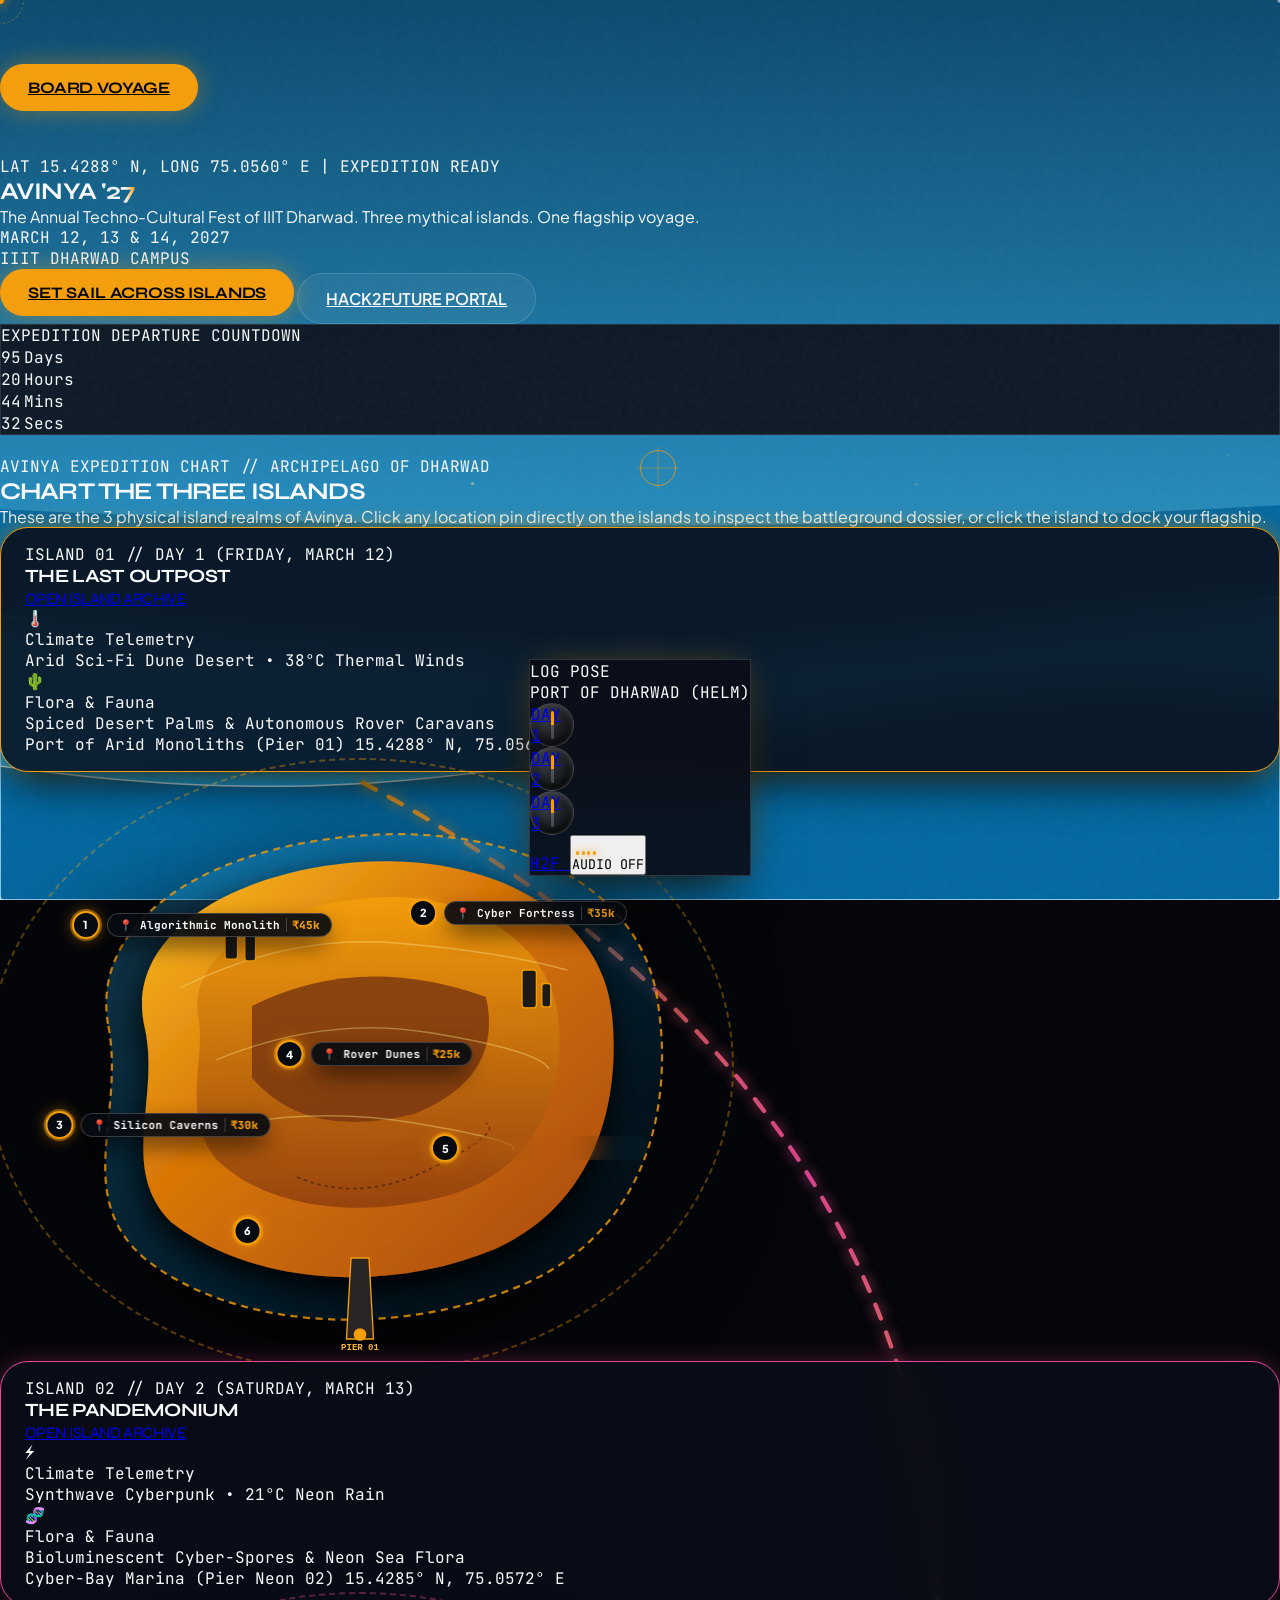
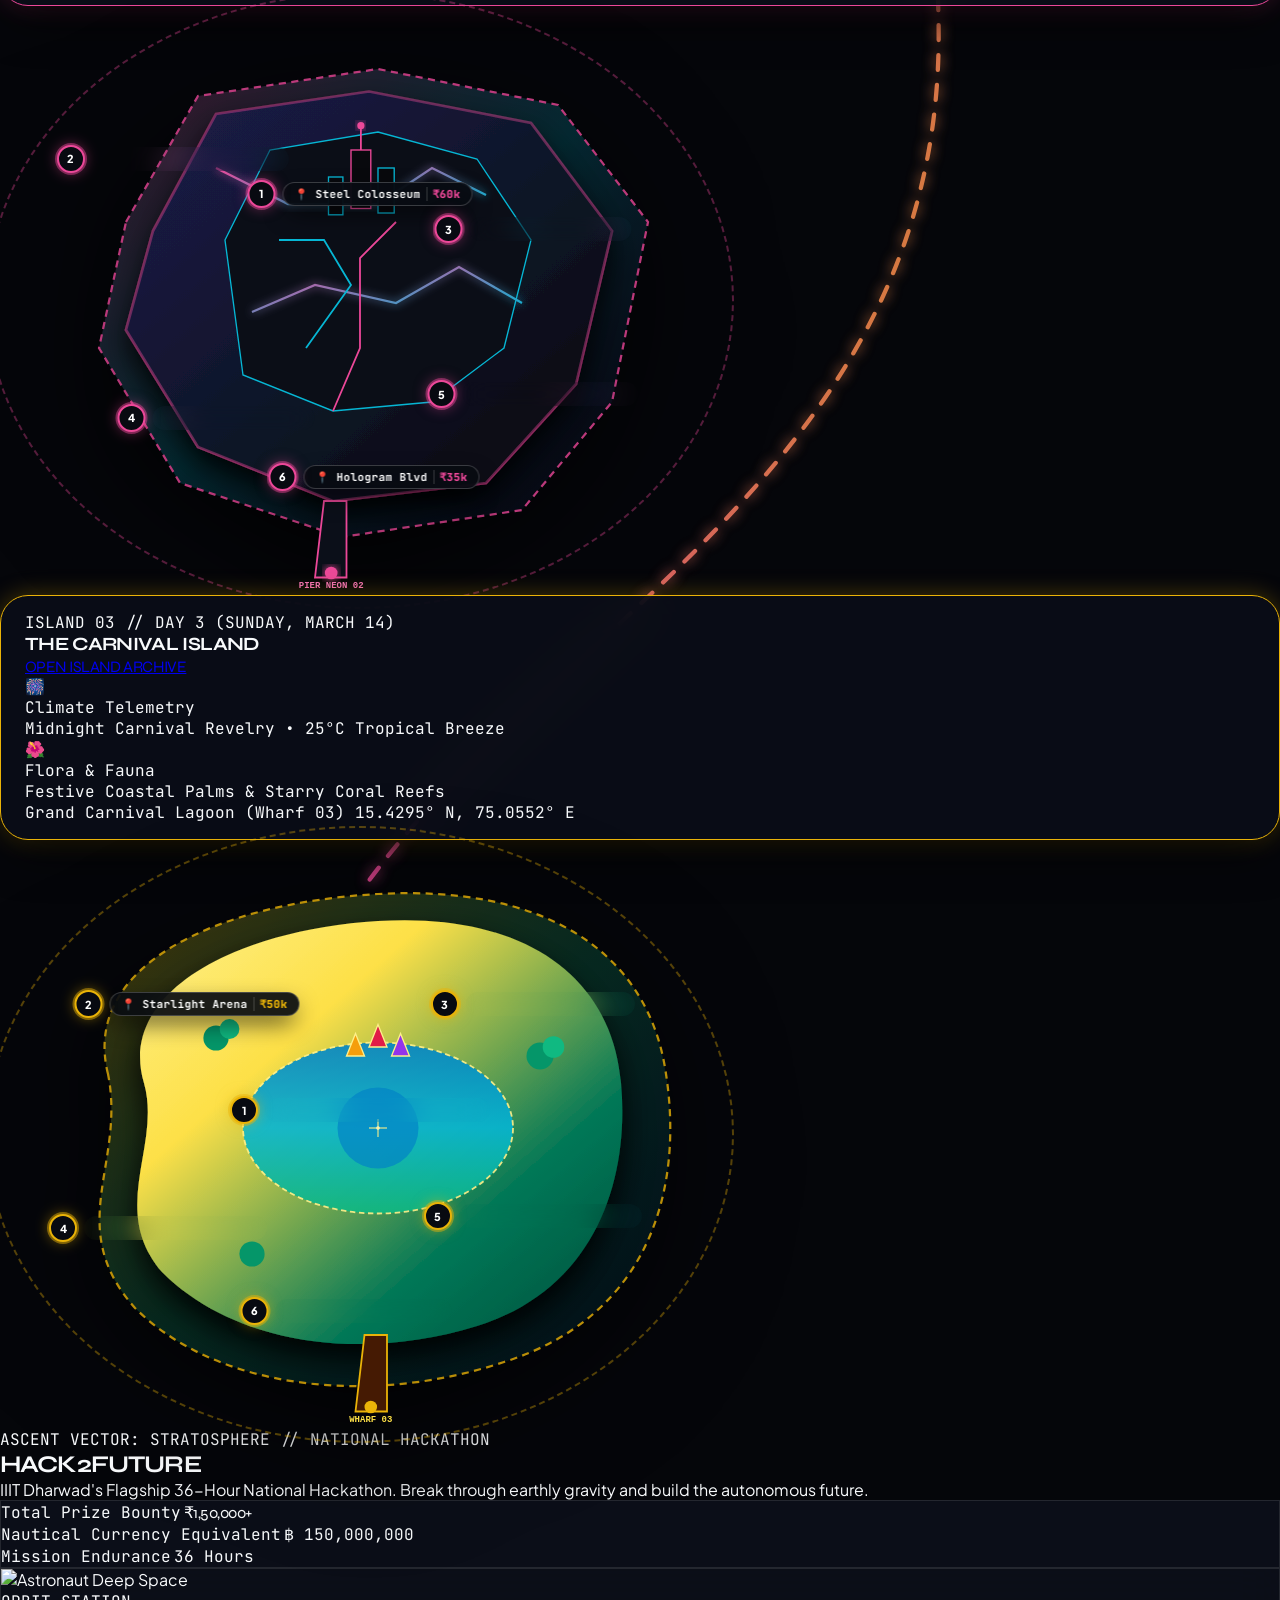
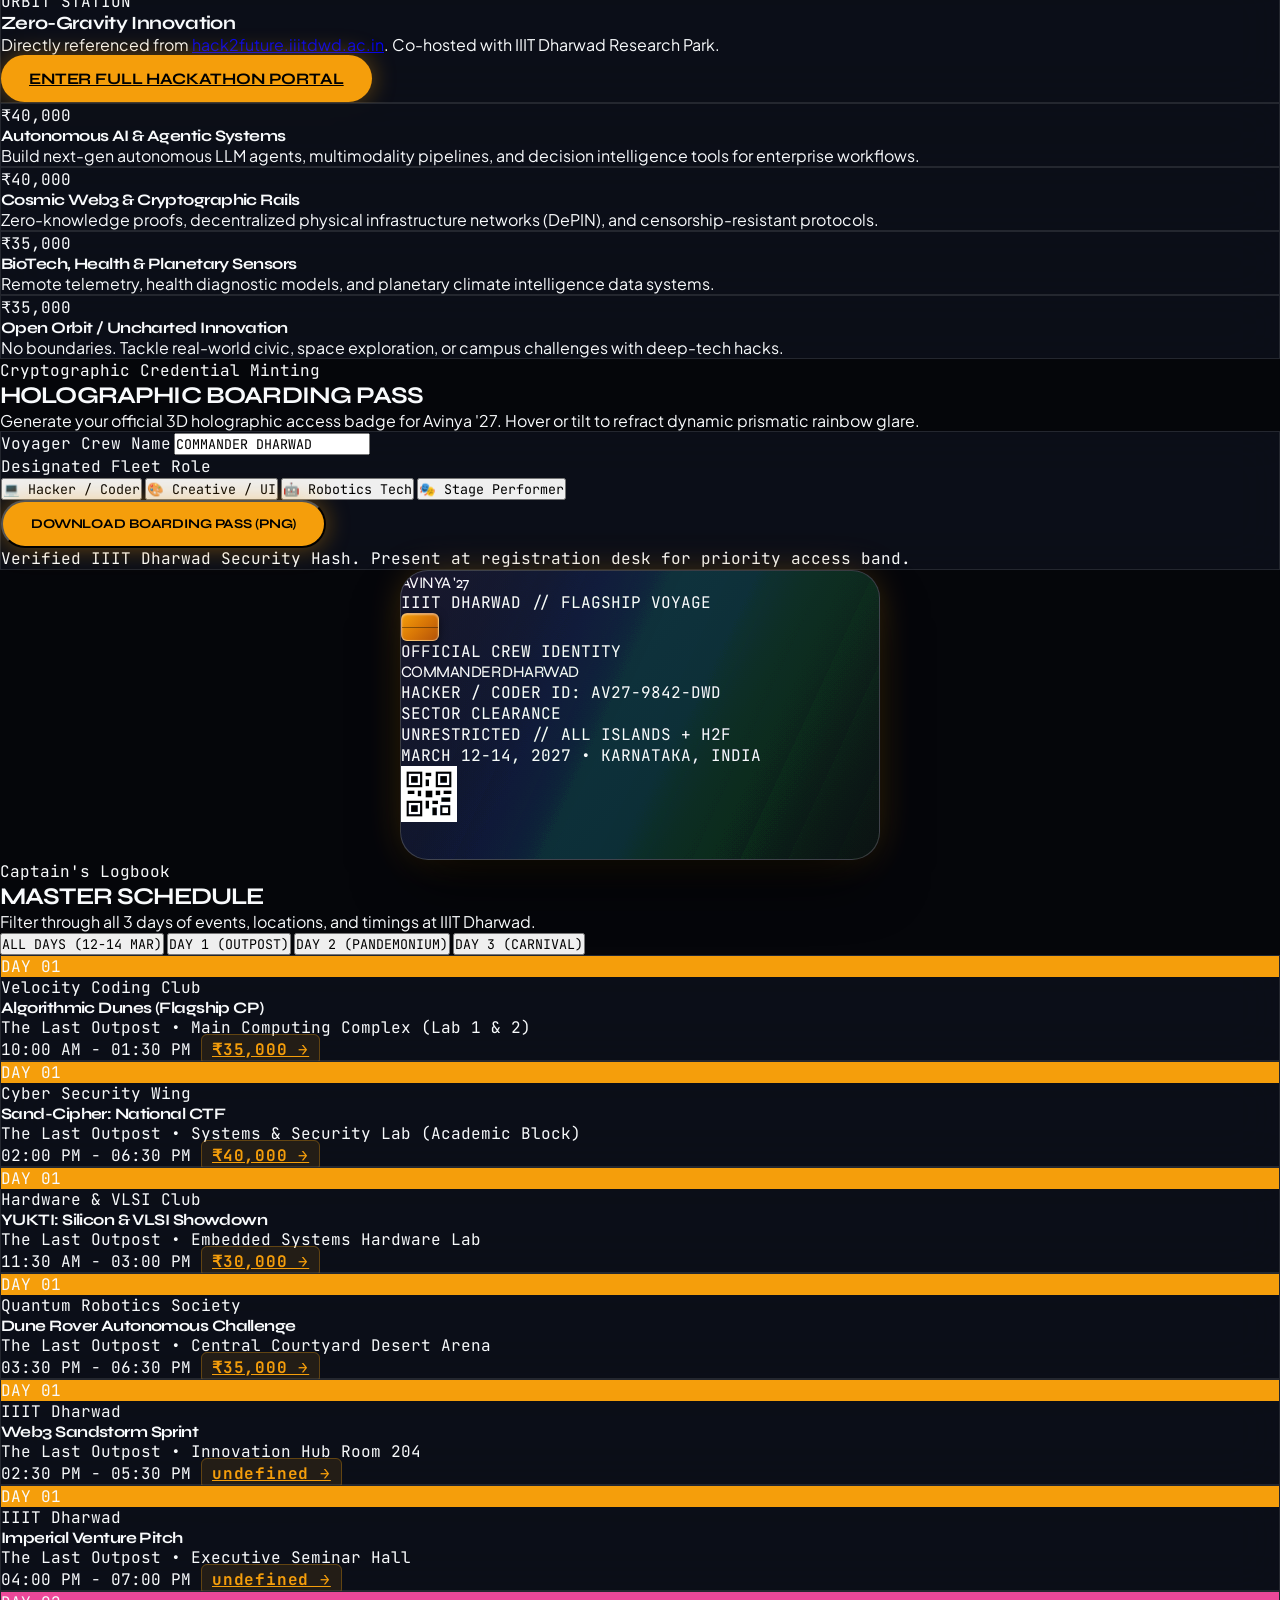
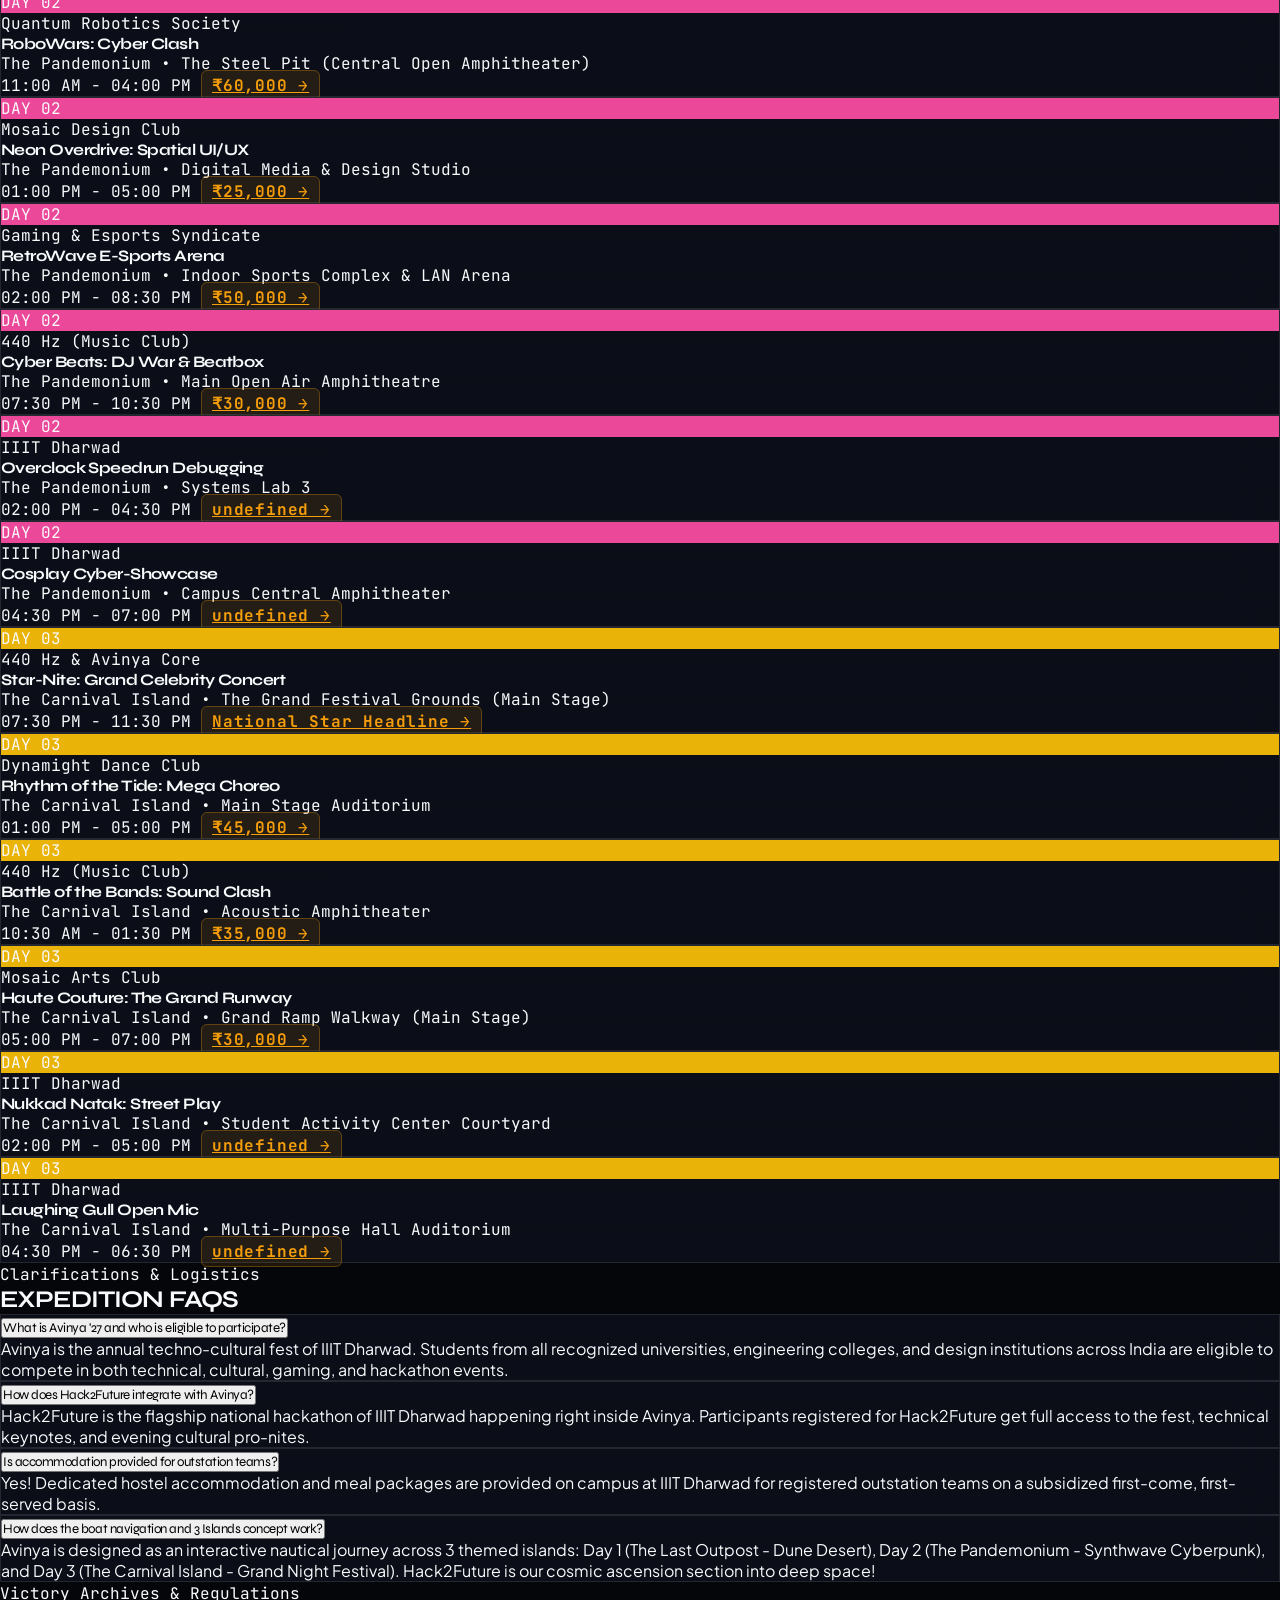
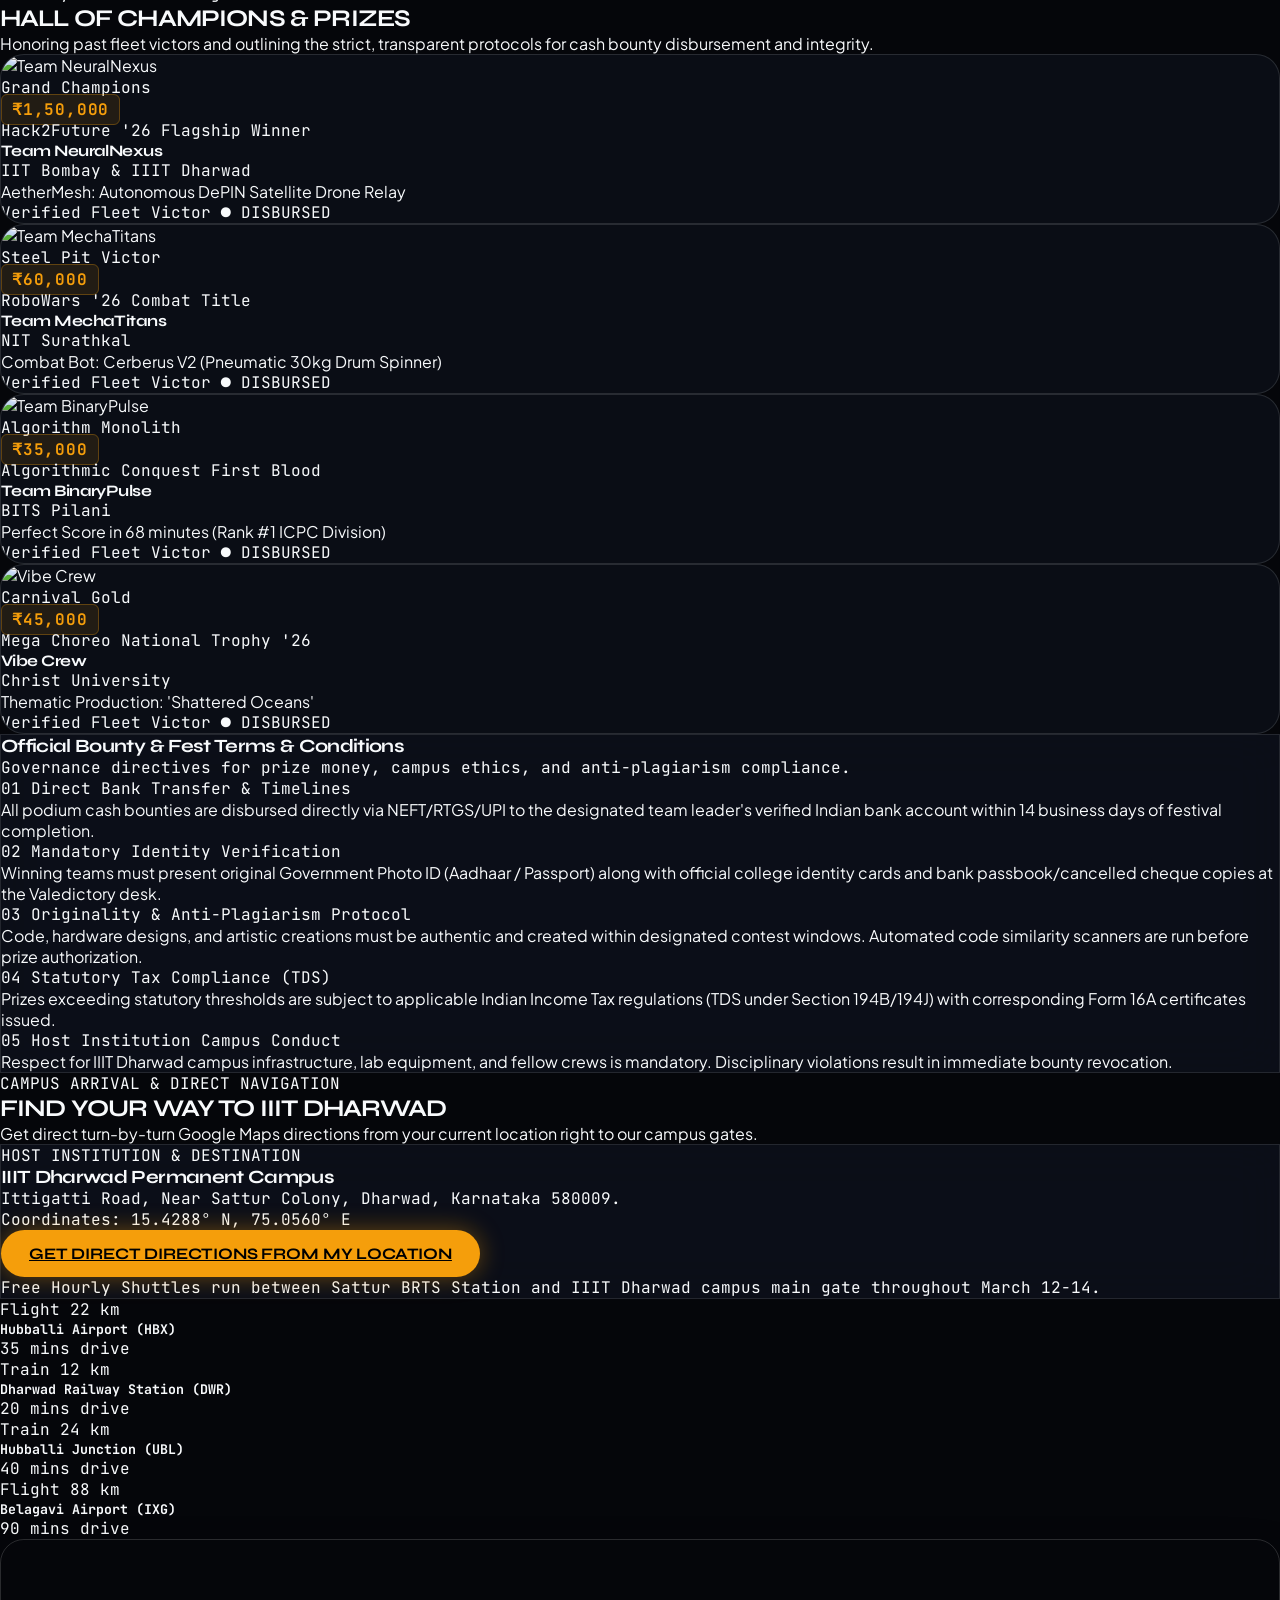
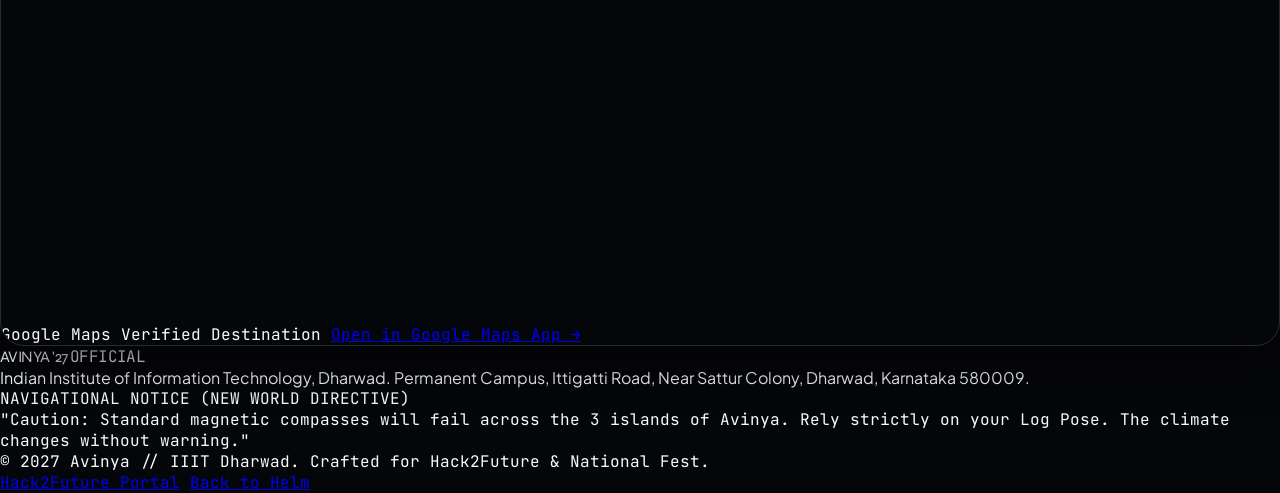
==== commit ef8bb78e: "feat: real organic topographical island landmasses with interactive location pins, event dossier, an" ====
--- a/index.html
+++ b/index.html
@@ -224,7 +224,7 @@
     <!-- ========================================================================
          ARCHIPELAGO ODYSSEY: 3 DAYS = 3 ISLANDS (DIRECTLY FROM HAND-DRAWN SKETCH)
          ======================================================================== -->
-    <section id="voyage-map" class="py-24 px-4 sm:px-6 max-w-7xl mx-auto relative archipelago-sea-chart">
+    <section id="voyage-map" class="py-24 px-4 sm:px-6 max-w-7xl mx-auto relative archipelago-sea-chart overflow-visible">
       
       <!-- Section Title & Telemetry Header -->
       <div class="apple-reveal text-center max-w-3xl mx-auto mb-16">
@@ -236,12 +236,12 @@
           CHART THE <span class="text-transparent bg-clip-text bg-gradient-to-r from-amber-400 via-pink-400 to-yellow-400">THREE ISLANDS</span>
         </h2>
         <p class="text-slate-300 font-body text-base sm:text-lg">
-          Scroll to sail the flagship vessel along the dashed nautical chart from Island 1 to Island 2 to Island 3. Every island harbors distinct climates, fauna, and secret event locations.
+          These are the 3 physical island realms of Avinya. Click any location pin directly on the islands to inspect the battleground dossier, or click the island to dock your flagship.
         </p>
       </div>
 
       <!-- Sailing Nautical Route SVG (Dashed Curving Path Connecting the 3 Islands) -->
-      <svg class="voyage-svg-route hidden md:block" viewBox="0 0 1200 1800" fill="none" xmlns="http://www.w3.org/2000/svg">
+      <svg class="voyage-svg-route hidden md:block" viewBox="0 0 1200 2400" fill="none" xmlns="http://www.w3.org/2000/svg">
         <defs>
           <linearGradient id="nauticalRouteGrad" x1="0%" y1="0%" x2="100%" y2="100%">
             <stop offset="0%" stop-color="#F59E0B" stop-opacity="0.9" />
@@ -254,11 +254,11 @@
           </filter>
         </defs>
         <!-- Zigzag curve matching user sketch:
-             Start at Island 1 (top-left: x=340, y=220)
-             Curve over to Island 2 (middle-right: x=860, y=820)
-             Curve back down to Island 3 (bottom-left: x=340, y=1480) -->
+             Start at Island 1 (top-left: x=340, y=300)
+             Curve over to Island 2 (middle-right: x=880, y=1100)
+             Curve back down to Island 3 (bottom-left: x=340, y=1900) -->
         <path id="voyage-curved-track" 
-              d="M 340 220 C 620 320, 860 480, 860 820 C 860 1150, 520 1250, 340 1480" 
+              d="M 340 300 C 620 450, 880 700, 880 1100 C 880 1500, 520 1650, 340 1900" 
               stroke="url(#nauticalRouteGrad)" 
               stroke-width="4" 
               stroke-dasharray="14 14" 
@@ -274,205 +274,587 @@
         </div>
       </div>
 
-      <!-- THE 3 ISLANDS CONTAINER (MATCHING SKETCH TOP-LEFT -> MIDDLE-RIGHT -> BOTTOM-LEFT) -->
-      <div class="space-y-24 relative z-10">
+      <!-- THE 3 REAL ISLAND REALMS (MATCHING SKETCH TOP-LEFT -> MIDDLE-RIGHT -> BOTTOM-LEFT) -->
+      <div class="space-y-36 relative z-10">
 
         <!-- ====================================================================
              ISLAND 1 (DAY 1) - TOP-LEFT ALIGNED (THE LAST OUTPOST)
              ==================================================================== -->
-        <div id="day1" class="island-realm p-6 sm:p-10 md:w-8/12 border border-amber-500/30" style="--realm-accent: #F59E0B; --realm-glow: rgba(245, 158, 11, 0.4);" data-accent="#F59E0B">
-          <!-- Port Arrival Docking Header -->
-          <div class="flex flex-wrap items-center justify-between gap-3 pb-6 border-b border-amber-500/20 mb-6">
-            <div class="flex items-center gap-3">
-              <div class="w-12 h-12 rounded-2xl bg-amber-500/20 border border-amber-400 flex items-center justify-center text-amber-400 shadow-lg shadow-amber-500/20">
-                <i data-lucide="anchor" class="w-6 h-6"></i>
+        <div id="day1" class="island-entity md:w-8/12" style="--realm-accent: #F59E0B; --realm-glow: rgba(245, 158, 11, 0.45);" data-accent="#F59E0B">
+          
+          <!-- Island Telemetry Console Bar -->
+          <div class="island-console-pill mb-6">
+            <div class="flex flex-wrap items-center justify-between gap-3 pb-4 border-b border-amber-500/20 mb-4">
+              <div class="flex items-center gap-3">
+                <div class="w-12 h-12 rounded-2xl bg-amber-500/20 border border-amber-400 flex items-center justify-center text-amber-400 shadow-lg shadow-amber-500/30">
+                  <i data-lucide="anchor" class="w-6 h-6"></i>
+                </div>
+                <div>
+                  <div class="flex items-center gap-2 text-[10px] font-mono uppercase tracking-widest text-amber-400 font-bold">
+                    <span class="w-2 h-2 rounded-full bg-emerald-400 animate-ping"></span>
+                    <span>ISLAND 01 // DAY 1 (FRIDAY, MARCH 12)</span>
+                  </div>
+                  <h3 class="font-display font-black text-2xl sm:text-3xl text-white">THE LAST OUTPOST</h3>
+                </div>
               </div>
-              <div>
-                <div class="flex items-center gap-2 text-[10px] font-mono uppercase tracking-widest text-amber-400 font-bold">
-                  <span class="w-2 h-2 rounded-full bg-emerald-400 animate-ping"></span>
-                  <span>ISLAND 01 // DAY 1 (MARCH 12, 2027)</span>
+
+              <!-- Direct link to full island archive page -->
+              <a href="day1.html" class="px-5 py-2.5 rounded-full bg-amber-500 hover:bg-amber-400 text-black font-display font-black text-xs tracking-wider uppercase transition-all shadow-lg shadow-amber-500/30 flex items-center gap-1.5">
+                <span>OPEN ISLAND ARCHIVE</span>
+                <i data-lucide="arrow-right" class="w-4 h-4"></i>
+              </a>
+            </div>
+
+            <!-- Climate & Flora/Fauna Badges -->
+            <div class="grid grid-cols-1 sm:grid-cols-2 gap-3 mb-4 font-mono text-xs">
+              <div class="p-3 rounded-xl bg-amber-950/40 border border-amber-500/25 flex items-start gap-2.5">
+                <span class="text-lg">🌡️</span>
+                <div>
+                  <div class="text-[10px] uppercase text-amber-400 font-bold">Climate Telemetry</div>
+                  <div class="text-slate-200">Arid Sci-Fi Dune Desert • 38°C Thermal Winds</div>
                 </div>
-                <h3 class="font-display font-black text-2xl sm:text-4xl text-white">THE LAST OUTPOST</h3>
               </div>
-            </div>
-            <a href="day1.html" class="px-4 py-2 rounded-full bg-amber-500/20 hover:bg-amber-500 hover:text-black border border-amber-500/40 text-amber-300 text-xs font-mono font-bold transition-all flex items-center gap-1.5">
-              <span>Day 1 Archive</span>
-              <i data-lucide="arrow-right" class="w-3.5 h-3.5"></i>
-            </a>
-          </div>
-
-          <!-- Climate & Flora/Fauna Badges (From Sketch) -->
-          <div class="grid grid-cols-1 sm:grid-cols-2 gap-3 mb-6 font-mono text-xs">
-            <div class="p-3.5 rounded-2xl bg-amber-950/40 border border-amber-500/30 flex items-start gap-2.5">
-              <span class="text-xl">🌡️</span>
-              <div>
-                <div class="text-[10px] uppercase text-amber-400 font-bold">Island Climate</div>
-                <div class="text-slate-200">Arid Sci-Fi Dune Desert • 38°C Thermal Winds</div>
+              <div class="p-3 rounded-xl bg-amber-950/40 border border-amber-500/25 flex items-start gap-2.5">
+                <span class="text-lg">🌵</span>
+                <div>
+                  <div class="text-[10px] uppercase text-amber-400 font-bold">Flora & Fauna</div>
+                  <div class="text-slate-200">Spiced Desert Palms & Autonomous Rover Caravans</div>
+                </div>
               </div>
             </div>
-            <div class="p-3.5 rounded-2xl bg-amber-950/40 border border-amber-500/30 flex items-start gap-2.5">
-              <span class="text-xl">🌵</span>
-              <div>
-                <div class="text-[10px] uppercase text-amber-400 font-bold">Flora & Fauna</div>
-                <div class="text-slate-200">Spiced Desert Palms, Crystalline Cacti & Autonomous Rover Caravans</div>
-              </div>
-            </div>
-          </div>
-
-          <!-- Port Coordinates -->
-          <div class="p-3.5 rounded-xl bg-black/50 border border-white/10 text-xs font-mono text-slate-300 flex flex-wrap items-center justify-between gap-2 mb-8">
-            <span class="flex items-center gap-2">
-              <i data-lucide="map-pin" class="w-4 h-4 text-amber-400"></i>
-              <span>Docking Port: <strong class="text-white">Port of Arid Monoliths (Pier 01)</strong></span>
-            </span>
-            <span class="text-amber-400 font-bold">Coordinates: 15.4288° N, 75.0560° E</span>
-          </div>
-
-          <!-- Locations inside Island 1 (Each Location IS an Event) -->
-          <div>
-            <div class="flex items-center justify-between mb-4">
-              <h4 class="font-display font-bold text-lg text-white flex items-center gap-2">
-                <i data-lucide="compass" class="w-4 h-4 text-amber-400"></i>
-                <span>Locations on Island (Events)</span>
-              </h4>
-              <span class="text-xs font-mono text-amber-400 font-bold">6 Active Locations</span>
-            </div>
-            <div class="grid grid-cols-1 sm:grid-cols-2 lg:grid-cols-3 gap-4" id="day1-events-grid"></div>
-          </div>
+
+            <div class="flex flex-wrap items-center justify-between text-xs font-mono text-slate-400 pt-2 border-t border-white/5">
+              <span class="text-slate-300">Port of Arid Monoliths (Pier 01)</span>
+              <span class="text-amber-400 font-bold">15.4288° N, 75.0560° E</span>
+            </div>
+          </div>
+
+          <!-- THE REAL PHYSICAL ISLAND LANDMASS GRAPHIC -->
+          <div class="island-canvas-wrapper island-float-1">
+  <div class="island-shore-ripple" style="--realm-accent: #F59E0B;"></div>
+  <svg viewBox="0 0 800 650" class="w-full h-auto drop-shadow-2xl" xmlns="http://www.w3.org/2000/svg">
+    <defs>
+      <linearGradient id="duneReefGrad" x1="0%" y1="0%" x2="100%" y2="100%">
+        <stop offset="0%" stop-color="#38BDF8" stop-opacity="0.35" />
+        <stop offset="60%" stop-color="#0284C7" stop-opacity="0.25" />
+        <stop offset="100%" stop-color="#0C4A6E" stop-opacity="0.1" />
+      </linearGradient>
+      <linearGradient id="duneSandGrad" x1="0%" y1="0%" x2="100%" y2="100%">
+        <stop offset="0%" stop-color="#FBBF24" />
+        <stop offset="40%" stop-color="#D97706" />
+        <stop offset="85%" stop-color="#B45309" />
+        <stop offset="100%" stop-color="#78350F" />
+      </linearGradient>
+      <linearGradient id="dunePlateauGrad" x1="0%" y1="0%" x2="0%" y2="100%">
+        <stop offset="0%" stop-color="#F59E0B" />
+        <stop offset="100%" stop-color="#92400E" />
+      </linearGradient>
+      <filter id="duneShadow" x="-10%" y="-10%" width="130%" height="130%">
+        <feDropShadow dx="0" dy="16" stdDeviation="16" flood-color="#000000" flood-opacity="0.9" />
+      </filter>
+    </defs>
+    
+    <!-- Outer Shallow Coral Reef Water Shelf -->
+    <path d="M 120 280 C 100 160, 240 80, 410 70 C 580 60, 710 130, 730 250 C 750 370, 720 510, 580 570 C 440 630, 260 620, 160 540 C 80 470, 140 380, 120 280 Z" 
+          fill="url(#duneReefGrad)" 
+          stroke="#F59E0B" 
+          stroke-width="2.5" 
+          stroke-dasharray="8 6" 
+          opacity="0.8" />
+    
+    <!-- Organic Island Base Landmass (Sand Beach Contour) -->
+    <path d="M 160 280 C 140 180, 260 110, 400 100 C 550 90, 670 160, 680 270 C 690 370, 660 480, 550 530 C 430 580, 280 570, 190 500 C 130 440, 180 360, 160 280 Z" 
+          fill="url(#duneSandGrad)" 
+          filter="url(#duneShadow)" />
+    
+    <!-- Mid Topographic Elevation Plateau -->
+    <path d="M 220 270 C 210 200, 300 150, 410 140 C 520 130, 610 190, 620 270 C 630 350, 600 440, 500 470 C 390 500, 290 480, 240 430 C 200 380, 230 320, 220 270 Z" 
+          fill="url(#dunePlateauGrad)" 
+          opacity="0.9" />
+
+    <!-- High Mountain Ridge / Dune Spines -->
+    <path d="M 280 260 Q 400 200, 540 250 Q 560 340, 460 380 Q 340 410, 280 340 Z" 
+          fill="#78350F" 
+          opacity="0.8" />
+
+    <!-- Dune Ridges Topographic Contour Lines -->
+    <path d="M 200 240 Q 320 180, 440 190 T 630 220" fill="none" stroke="#FDE68A" stroke-width="1.5" opacity="0.4" />
+    <path d="M 240 320 Q 360 270, 480 290 T 610 330" fill="none" stroke="#FDE68A" stroke-width="1.5" opacity="0.4" />
+    <path d="M 220 400 Q 340 370, 460 390 T 570 420" fill="none" stroke="#FDE68A" stroke-width="1.5" opacity="0.4" />
+
+    <!-- Ancient Monolith Citadels (Sci-Fi Dune Pillars) -->
+    <rect x="250" y="170" width="14" height="38" rx="3" fill="#1C1917" stroke="#F59E0B" stroke-width="1.5" />
+    <rect x="272" y="180" width="12" height="30" rx="3" fill="#1C1917" stroke="#F59E0B" stroke-width="1.5" />
+    <rect x="580" y="220" width="16" height="42" rx="3" fill="#1C1917" stroke="#F59E0B" stroke-width="1.5" />
+    <rect x="602" y="235" width="10" height="26" rx="3" fill="#1C1917" stroke="#F59E0B" stroke-width="1.5" />
+
+    <!-- Rover Tracks across the Dunes -->
+    <path d="M 330 450 Q 400 480, 480 440 T 540 390" fill="none" stroke="#451A03" stroke-width="2" stroke-dasharray="4 4" opacity="0.6" />
+
+    <!-- Stone Pier 01 Extending into Sea Water (Docking Pier) -->
+    <path d="M 390 540 L 410 540 L 415 630 L 385 630 Z" fill="#292524" stroke="#F59E0B" stroke-width="1.5" />
+    <circle cx="400" cy="625" r="7" fill="#F59E0B" />
+    <text x="400" y="642" font-family="monospace" font-size="10" font-weight="bold" fill="#FBBF24" text-anchor="middle">PIER 01</text>
+  </svg>
+
+  <!-- Location Pin 1: The Algorithmic Monolith -->
+  <div class="island-pin-anchor" style="left: 28%; top: 26%;" onclick="window.openEventDossier('d1-e1')" title="The Algorithmic Monolith">
+    <div class="pin-pulse-ring" style="--realm-accent: #F59E0B;"></div>
+    <div class="island-pin-beacon" style="--realm-accent: #F59E0B; --realm-glow: rgba(245, 158, 11, 0.5);">
+      <div class="pin-icon-badge">1</div>
+      <div class="pin-label-pill">
+        <span>📍 Algorithmic Monolith</span>
+        <span class="pin-bounty-badge">₹45k</span>
+      </div>
+    </div>
+  </div>
+
+  <!-- Location Pin 2: Sandstorm Cyber Fortress -->
+  <div class="island-pin-anchor" style="left: 72%; top: 24%;" onclick="window.openEventDossier('d1-e2')" title="Sandstorm Cyber Fortress">
+    <div class="pin-pulse-ring" style="--realm-accent: #F59E0B;"></div>
+    <div class="island-pin-beacon" style="--realm-accent: #F59E0B; --realm-glow: rgba(245, 158, 11, 0.5);">
+      <div class="pin-icon-badge">2</div>
+      <div class="pin-label-pill">
+        <span>📍 Cyber Fortress</span>
+        <span class="pin-bounty-badge">₹35k</span>
+      </div>
+    </div>
+  </div>
+
+  <!-- Location Pin 3: Silicon Foundry Caverns -->
+  <div class="island-pin-anchor" style="left: 22%; top: 60%;" onclick="window.openEventDossier('d1-e3')" title="Silicon Foundry Caverns">
+    <div class="pin-pulse-ring" style="--realm-accent: #F59E0B;"></div>
+    <div class="island-pin-beacon" style="--realm-accent: #F59E0B; --realm-glow: rgba(245, 158, 11, 0.5);">
+      <div class="pin-icon-badge">3</div>
+      <div class="pin-label-pill">
+        <span>📍 Silicon Caverns</span>
+        <span class="pin-bounty-badge">₹30k</span>
+      </div>
+    </div>
+  </div>
+
+  <!-- Location Pin 4: Terra-Rover Dunes -->
+  <div class="island-pin-anchor" style="left: 52%; top: 48%;" onclick="window.openEventDossier('d1-e4')" title="Terra-Rover Dunes">
+    <div class="pin-pulse-ring" style="--realm-accent: #F59E0B;"></div>
+    <div class="island-pin-beacon" style="--realm-accent: #F59E0B; --realm-glow: rgba(245, 158, 11, 0.5);">
+      <div class="pin-icon-badge">4</div>
+      <div class="pin-label-pill">
+        <span>📍 Rover Dunes</span>
+        <span class="pin-bounty-badge">₹25k</span>
+      </div>
+    </div>
+  </div>
+
+  <!-- Location Pin 5: The Spice Terminal Pier 04 -->
+  <div class="island-pin-anchor" style="left: 75%; top: 64%;" onclick="window.openEventDossier('d1-e5')" title="The Spice Terminal Pier 04">
+    <div class="pin-pulse-ring" style="--realm-accent: #F59E0B;"></div>
+    <div class="island-pin-beacon" style="--realm-accent: #F59E0B; --realm-glow: rgba(245, 158, 11, 0.5);">
+      <div class="pin-icon-badge">5</div>
+      <div class="pin-label-pill">
+        <span>📍 Spice Terminal</span>
+        <span class="pin-bounty-badge">₹40k</span>
+      </div>
+    </div>
+  </div>
+
+  <!-- Location Pin 6: Imperial Trading Citadel -->
+  <div class="island-pin-anchor" style="left: 48%; top: 78%;" onclick="window.openEventDossier('d1-e6')" title="Imperial Trading Citadel">
+    <div class="pin-pulse-ring" style="--realm-accent: #F59E0B;"></div>
+    <div class="island-pin-beacon" style="--realm-accent: #F59E0B; --realm-glow: rgba(245, 158, 11, 0.5);">
+      <div class="pin-icon-badge">6</div>
+      <div class="pin-label-pill">
+        <span>📍 Trading Citadel</span>
+        <span class="pin-bounty-badge">₹50k</span>
+      </div>
+    </div>
+  </div>
+</div>
         </div>
 
         <!-- ====================================================================
              ISLAND 2 (DAY 2) - MIDDLE-RIGHT ALIGNED (THE PANDEMONIUM)
              ==================================================================== -->
-        <div id="day2" class="island-realm p-6 sm:p-10 md:w-8/12 md:ml-auto border border-pink-500/30" style="--realm-accent: #EC4899; --realm-glow: rgba(236, 72, 153, 0.4);" data-accent="#EC4899">
-          <!-- Port Arrival Docking Header -->
-          <div class="flex flex-wrap items-center justify-between gap-3 pb-6 border-b border-pink-500/20 mb-6">
-            <div class="flex items-center gap-3">
-              <div class="w-12 h-12 rounded-2xl bg-pink-500/20 border border-pink-400 flex items-center justify-center text-pink-400 shadow-lg shadow-pink-500/20">
-                <i data-lucide="anchor" class="w-6 h-6"></i>
+        <div id="day2" class="island-entity md:w-8/12 md:ml-auto" style="--realm-accent: #EC4899; --realm-glow: rgba(236, 72, 153, 0.45);" data-accent="#EC4899">
+          
+          <!-- Island Telemetry Console Bar -->
+          <div class="island-console-pill mb-6" style="border-color: #EC4899; box-shadow: 0 20px 45px -10px rgba(0,0,0,0.8), 0 0 25px rgba(236,72,153,0.3);">
+            <div class="flex flex-wrap items-center justify-between gap-3 pb-4 border-b border-pink-500/20 mb-4">
+              <div class="flex items-center gap-3">
+                <div class="w-12 h-12 rounded-2xl bg-pink-500/20 border border-pink-400 flex items-center justify-center text-pink-400 shadow-lg shadow-pink-500/30">
+                  <i data-lucide="anchor" class="w-6 h-6"></i>
+                </div>
+                <div>
+                  <div class="flex items-center gap-2 text-[10px] font-mono uppercase tracking-widest text-pink-400 font-bold">
+                    <span class="w-2 h-2 rounded-full bg-emerald-400 animate-ping"></span>
+                    <span>ISLAND 02 // DAY 2 (SATURDAY, MARCH 13)</span>
+                  </div>
+                  <h3 class="font-display font-black text-2xl sm:text-3xl text-white">THE PANDEMONIUM</h3>
+                </div>
               </div>
-              <div>
-                <div class="flex items-center gap-2 text-[10px] font-mono uppercase tracking-widest text-pink-400 font-bold">
-                  <span class="w-2 h-2 rounded-full bg-emerald-400 animate-ping"></span>
-                  <span>ISLAND 02 // DAY 2 (MARCH 13, 2027)</span>
+
+              <!-- Direct link to full island archive page -->
+              <a href="day2.html" class="px-5 py-2.5 rounded-full bg-pink-500 hover:bg-pink-400 text-black font-display font-black text-xs tracking-wider uppercase transition-all shadow-lg shadow-pink-500/30 flex items-center gap-1.5">
+                <span>OPEN ISLAND ARCHIVE</span>
+                <i data-lucide="arrow-right" class="w-4 h-4"></i>
+              </a>
+            </div>
+
+            <!-- Climate & Flora/Fauna Badges -->
+            <div class="grid grid-cols-1 sm:grid-cols-2 gap-3 mb-4 font-mono text-xs">
+              <div class="p-3 rounded-xl bg-pink-950/40 border border-pink-500/25 flex items-start gap-2.5">
+                <span class="text-lg">⚡</span>
+                <div>
+                  <div class="text-[10px] uppercase text-pink-400 font-bold">Climate Telemetry</div>
+                  <div class="text-slate-200">Synthwave Cyberpunk • 21°C Neon Rain</div>
                 </div>
-                <h3 class="font-display font-black text-2xl sm:text-4xl text-white">THE PANDEMONIUM</h3>
               </div>
-            </div>
-            <a href="day2.html" class="px-4 py-2 rounded-full bg-pink-500/20 hover:bg-pink-500 hover:text-black border border-pink-500/40 text-pink-300 text-xs font-mono font-bold transition-all flex items-center gap-1.5">
-              <span>Day 2 Archive</span>
-              <i data-lucide="arrow-right" class="w-3.5 h-3.5"></i>
-            </a>
-          </div>
-
-          <!-- Climate & Flora/Fauna Badges -->
-          <div class="grid grid-cols-1 sm:grid-cols-2 gap-3 mb-6 font-mono text-xs">
-            <div class="p-3.5 rounded-2xl bg-pink-950/40 border border-pink-500/30 flex items-start gap-2.5">
-              <span class="text-xl">⚡</span>
-              <div>
-                <div class="text-[10px] uppercase text-pink-400 font-bold">Island Climate</div>
-                <div class="text-slate-200">Synthwave Cyberpunk • 21°C Neon Rain & Static Mists</div>
+              <div class="p-3 rounded-xl bg-pink-950/40 border border-pink-500/25 flex items-start gap-2.5">
+                <span class="text-lg">🧬</span>
+                <div>
+                  <div class="text-[10px] uppercase text-pink-400 font-bold">Flora & Fauna</div>
+                  <div class="text-slate-200">Bioluminescent Cyber-Spores & Neon Sea Flora</div>
+                </div>
               </div>
             </div>
-            <div class="p-3.5 rounded-2xl bg-pink-950/40 border border-pink-500/30 flex items-start gap-2.5">
-              <span class="text-xl">🧬</span>
-              <div>
-                <div class="text-[10px] uppercase text-pink-400 font-bold">Flora & Fauna</div>
-                <div class="text-slate-200">Bioluminescent Cyber-Spores, Mecha Drones & Neon Sea Flora</div>
-              </div>
-            </div>
-          </div>
-
-          <!-- Port Coordinates -->
-          <div class="p-3.5 rounded-xl bg-black/50 border border-white/10 text-xs font-mono text-slate-300 flex flex-wrap items-center justify-between gap-2 mb-8">
-            <span class="flex items-center gap-2">
-              <i data-lucide="map-pin" class="w-4 h-4 text-pink-400"></i>
-              <span>Docking Port: <strong class="text-white">Cyber-Bay Marina (Pier Neon 02)</strong></span>
-            </span>
-            <span class="text-pink-400 font-bold">Coordinates: 15.4285° N, 75.0572° E</span>
-          </div>
-
-          <!-- Locations inside Island 2 (Events) -->
-          <div>
-            <div class="flex items-center justify-between mb-4">
-              <h4 class="font-display font-bold text-lg text-white flex items-center gap-2">
-                <i data-lucide="compass" class="w-4 h-4 text-pink-400"></i>
-                <span>Locations on Island (Events)</span>
-              </h4>
-              <span class="text-xs font-mono text-pink-400 font-bold">6 Active Locations</span>
-            </div>
-            <div class="grid grid-cols-1 sm:grid-cols-2 lg:grid-cols-3 gap-4" id="day2-events-grid"></div>
-          </div>
+
+            <div class="flex flex-wrap items-center justify-between text-xs font-mono text-slate-400 pt-2 border-t border-white/5">
+              <span class="text-slate-300">Cyber-Bay Marina (Pier Neon 02)</span>
+              <span class="text-pink-400 font-bold">15.4285° N, 75.0572° E</span>
+            </div>
+          </div>
+
+          <!-- THE REAL PHYSICAL ISLAND LANDMASS GRAPHIC -->
+          <div class="island-canvas-wrapper island-float-2">
+  <div class="island-shore-ripple" style="--realm-accent: #EC4899;"></div>
+  <svg viewBox="0 0 800 650" class="w-full h-auto drop-shadow-2xl" xmlns="http://www.w3.org/2000/svg">
+    <defs>
+      <linearGradient id="cyberReefGrad" x1="0%" y1="0%" x2="100%" y2="100%">
+        <stop offset="0%" stop-color="#EC4899" stop-opacity="0.3" />
+        <stop offset="50%" stop-color="#06B6D4" stop-opacity="0.25" />
+        <stop offset="100%" stop-color="#3B0764" stop-opacity="0.1" />
+      </linearGradient>
+      <linearGradient id="cyberBasaltGrad" x1="0%" y1="0%" x2="100%" y2="100%">
+        <stop offset="0%" stop-color="#1E1B4B" />
+        <stop offset="50%" stop-color="#0F172A" />
+        <stop offset="100%" stop-color="#05060A" />
+      </linearGradient>
+      <linearGradient id="neonCircuitGrad" x1="0%" y1="0%" x2="100%" y2="100%">
+        <stop offset="0%" stop-color="#EC4899" />
+        <stop offset="100%" stop-color="#06B6D4" />
+      </linearGradient>
+      <filter id="cyberGlow" x="-20%" y="-20%" width="140%" height="140%">
+        <feGaussianBlur stdDeviation="5" result="blur" />
+        <feComposite in="SourceGraphic" in2="blur" operator="over" />
+      </filter>
+    </defs>
+    
+    <!-- Outer Bioluminescent Cyber Surf Shelf -->
+    <polygon points="140,240 220,100 420,70 620,110 720,240 680,440 580,560 380,590 200,530 110,380" 
+             fill="url(#cyberReefGrad)" 
+             stroke="#EC4899" 
+             stroke-width="2.5" 
+             stroke-dasharray="8 6" 
+             opacity="0.8" />
+    
+    <!-- Jagged Basalt Island Landmass -->
+    <polygon points="170,250 240,120 410,95 590,130 680,250 640,420 540,530 370,550 220,490 140,360" 
+             fill="url(#cyberBasaltGrad)" 
+             stroke="rgba(236, 72, 153, 0.4)" 
+             stroke-width="3" 
+             filter="url(#duneShadow)" />
+    
+    <!-- Elevated Cyber-Grid Core Plateau -->
+    <polygon points="250,260 300,160 420,140 530,170 590,260 560,380 480,440 370,450 270,410" 
+             fill="#0B0E17" 
+             stroke="#06B6D4" 
+             stroke-width="1.5" />
+
+    <!-- Neon Circuit Trenches (Glowing Circuitry across Landmass) -->
+    <path d="M 240 180 L 320 220 L 420 220 L 480 180 L 540 210" fill="none" stroke="url(#neonCircuitGrad)" stroke-width="2.5" filter="url(#cyberGlow)" />
+    <path d="M 280 340 L 350 310 L 440 330 L 510 290 L 580 330" fill="none" stroke="url(#neonCircuitGrad)" stroke-width="2.5" filter="url(#cyberGlow)" />
+    <path d="M 370 450 L 400 380 L 400 280 L 440 240" fill="none" stroke="#EC4899" stroke-width="2" />
+    <path d="M 310 260 L 360 260 L 390 310 L 340 380" fill="none" stroke="#06B6D4" stroke-width="2" />
+
+    <!-- Cyber Skyscraper Spire Matrix -->
+    <rect x="390" y="160" width="22" height="65" fill="#08090D" stroke="#EC4899" stroke-width="1.5" />
+    <line x1="401" y1="160" x2="401" y2="135" stroke="#EC4899" stroke-width="2" />
+    <circle cx="401" cy="133" r="4" fill="#EC4899" filter="url(#cyberGlow)" />
+    
+    <rect x="420" y="180" width="18" height="50" fill="#08090D" stroke="#06B6D4" stroke-width="1.5" />
+    <rect x="365" y="190" width="16" height="42" fill="#08090D" stroke="#06B6D4" stroke-width="1.5" />
+
+    <!-- High-Tech Neon Marina Pier 02 (Extending out to sea) -->
+    <path d="M 360 550 L 385 550 L 385 635 L 350 635 Z" fill="#0B0F19" stroke="#EC4899" stroke-width="2" />
+    <circle cx="368" cy="630" r="7" fill="#EC4899" filter="url(#cyberGlow)" />
+    <text x="368" y="647" font-family="monospace" font-size="10" font-weight="bold" fill="#F472B6" text-anchor="middle">PIER NEON 02</text>
+  </svg>
+
+  <!-- Location Pin 1: The Steel Colosseum -->
+  <div class="island-pin-anchor" style="left: 50%; top: 32%;" onclick="window.openEventDossier('d2-e1')" title="The Steel Colosseum">
+    <div class="pin-pulse-ring" style="--realm-accent: #EC4899;"></div>
+    <div class="island-pin-beacon" style="--realm-accent: #EC4899; --realm-glow: rgba(236, 72, 153, 0.5);">
+      <div class="pin-icon-badge">1</div>
+      <div class="pin-label-pill">
+        <span>📍 Steel Colosseum</span>
+        <span class="pin-bounty-badge">₹60k</span>
+      </div>
+    </div>
+  </div>
+
+  <!-- Location Pin 2: Spatial Hologram Studio -->
+  <div class="island-pin-anchor" style="left: 24%; top: 26%;" onclick="window.openEventDossier('d2-e2')" title="Spatial Hologram Studio">
+    <div class="pin-pulse-ring" style="--realm-accent: #EC4899;"></div>
+    <div class="island-pin-beacon" style="--realm-accent: #EC4899; --realm-glow: rgba(236, 72, 153, 0.5);">
+      <div class="pin-icon-badge">2</div>
+      <div class="pin-label-pill">
+        <span>📍 Spatial Holodeck</span>
+        <span class="pin-bounty-badge">₹25k</span>
+      </div>
+    </div>
+  </div>
+
+  <!-- Location Pin 3: Neon Grid Arcade -->
+  <div class="island-pin-anchor" style="left: 74%; top: 38%;" onclick="window.openEventDossier('d2-e3')" title="Neon Grid Arcade">
+    <div class="pin-pulse-ring" style="--realm-accent: #EC4899;"></div>
+    <div class="island-pin-beacon" style="--realm-accent: #EC4899; --realm-glow: rgba(236, 72, 153, 0.5);">
+      <div class="pin-icon-badge">3</div>
+      <div class="pin-label-pill">
+        <span>📍 Neon Arcade</span>
+        <span class="pin-bounty-badge">₹35k</span>
+      </div>
+    </div>
+  </div>
+
+  <!-- Location Pin 4: Cyber Beats Stage -->
+  <div class="island-pin-anchor" style="left: 30%; top: 70%;" onclick="window.openEventDossier('d2-e4')" title="Cyber Beats Stage">
+    <div class="pin-pulse-ring" style="--realm-accent: #EC4899;"></div>
+    <div class="island-pin-beacon" style="--realm-accent: #EC4899; --realm-glow: rgba(236, 72, 153, 0.5);">
+      <div class="pin-icon-badge">4</div>
+      <div class="pin-label-pill">
+        <span>📍 Cyber Beats</span>
+        <span class="pin-bounty-badge">₹25k</span>
+      </div>
+    </div>
+  </div>
+
+  <!-- Location Pin 5: Overclock Sub-Terminal 0 -->
+  <div class="island-pin-anchor" style="left: 74%; top: 66%;" onclick="window.openEventDossier('d2-e5')" title="Overclock Sub-Terminal 0">
+    <div class="pin-pulse-ring" style="--realm-accent: #EC4899;"></div>
+    <div class="island-pin-beacon" style="--realm-accent: #EC4899; --realm-glow: rgba(236, 72, 153, 0.5);">
+      <div class="pin-icon-badge">5</div>
+      <div class="pin-label-pill">
+        <span>📍 Overclock Lab</span>
+        <span class="pin-bounty-badge">₹30k</span>
+      </div>
+    </div>
+  </div>
+
+  <!-- Location Pin 6: Hologram Boulevard East -->
+  <div class="island-pin-anchor" style="left: 52%; top: 80%;" onclick="window.openEventDossier('d2-e6')" title="Hologram Boulevard East">
+    <div class="pin-pulse-ring" style="--realm-accent: #EC4899;"></div>
+    <div class="island-pin-beacon" style="--realm-accent: #EC4899; --realm-glow: rgba(236, 72, 153, 0.5);">
+      <div class="pin-icon-badge">6</div>
+      <div class="pin-label-pill">
+        <span>📍 Hologram Blvd</span>
+        <span class="pin-bounty-badge">₹35k</span>
+      </div>
+    </div>
+  </div>
+</div>
         </div>
 
         <!-- ====================================================================
              ISLAND 3 (DAY 3) - BOTTOM-LEFT ALIGNED (THE CARNIVAL ISLAND)
              ==================================================================== -->
-        <div id="day3" class="island-realm p-6 sm:p-10 md:w-8/12 border border-yellow-500/30" style="--realm-accent: #EAB308; --realm-glow: rgba(234, 179, 8, 0.4);" data-accent="#EAB308">
-          <!-- Port Arrival Docking Header -->
-          <div class="flex flex-wrap items-center justify-between gap-3 pb-6 border-b border-yellow-500/20 mb-6">
-            <div class="flex items-center gap-3">
-              <div class="w-12 h-12 rounded-2xl bg-yellow-500/20 border border-yellow-400 flex items-center justify-center text-yellow-400 shadow-lg shadow-yellow-500/20">
-                <i data-lucide="anchor" class="w-6 h-6"></i>
+        <div id="day3" class="island-entity md:w-8/12" style="--realm-accent: #EAB308; --realm-glow: rgba(234, 179, 8, 0.45);" data-accent="#EAB308">
+          
+          <!-- Island Telemetry Console Bar -->
+          <div class="island-console-pill mb-6" style="border-color: #EAB308; box-shadow: 0 20px 45px -10px rgba(0,0,0,0.8), 0 0 25px rgba(234,179,8,0.3);">
+            <div class="flex flex-wrap items-center justify-between gap-3 pb-4 border-b border-yellow-500/20 mb-4">
+              <div class="flex items-center gap-3">
+                <div class="w-12 h-12 rounded-2xl bg-yellow-500/20 border border-yellow-400 flex items-center justify-center text-yellow-400 shadow-lg shadow-yellow-500/30">
+                  <i data-lucide="anchor" class="w-6 h-6"></i>
+                </div>
+                <div>
+                  <div class="flex items-center gap-2 text-[10px] font-mono uppercase tracking-widest text-yellow-400 font-bold">
+                    <span class="w-2 h-2 rounded-full bg-emerald-400 animate-ping"></span>
+                    <span>ISLAND 03 // DAY 3 (SUNDAY, MARCH 14)</span>
+                  </div>
+                  <h3 class="font-display font-black text-2xl sm:text-3xl text-white">THE CARNIVAL ISLAND</h3>
+                </div>
               </div>
-              <div>
-                <div class="flex items-center gap-2 text-[10px] font-mono uppercase tracking-widest text-yellow-400 font-bold">
-                  <span class="w-2 h-2 rounded-full bg-emerald-400 animate-ping"></span>
-                  <span>ISLAND 03 // DAY 3 (MARCH 14, 2027)</span>
+
+              <!-- Direct link to full island archive page -->
+              <a href="day3.html" class="px-5 py-2.5 rounded-full bg-yellow-500 hover:bg-yellow-400 text-black font-display font-black text-xs tracking-wider uppercase transition-all shadow-lg shadow-yellow-500/30 flex items-center gap-1.5">
+                <span>OPEN ISLAND ARCHIVE</span>
+                <i data-lucide="arrow-right" class="w-4 h-4"></i>
+              </a>
+            </div>
+
+            <!-- Climate & Flora/Fauna Badges -->
+            <div class="grid grid-cols-1 sm:grid-cols-2 gap-3 mb-4 font-mono text-xs">
+              <div class="p-3 rounded-xl bg-yellow-950/40 border border-yellow-500/25 flex items-start gap-2.5">
+                <span class="text-lg">🎆</span>
+                <div>
+                  <div class="text-[10px] uppercase text-yellow-400 font-bold">Climate Telemetry</div>
+                  <div class="text-slate-200">Midnight Carnival Revelry • 25°C Tropical Breeze</div>
                 </div>
-                <h3 class="font-display font-black text-2xl sm:text-4xl text-white">THE CARNIVAL ISLAND</h3>
               </div>
-            </div>
-            <a href="day3.html" class="px-4 py-2 rounded-full bg-yellow-500/20 hover:bg-yellow-500 hover:text-black border border-yellow-500/40 text-yellow-300 text-xs font-mono font-bold transition-all flex items-center gap-1.5">
-              <span>Day 3 Archive</span>
-              <i data-lucide="arrow-right" class="w-3.5 h-3.5"></i>
-            </a>
-          </div>
-
-          <!-- Climate & Flora/Fauna Badges -->
-          <div class="grid grid-cols-1 sm:grid-cols-2 gap-3 mb-6 font-mono text-xs">
-            <div class="p-3.5 rounded-2xl bg-yellow-950/40 border border-yellow-500/30 flex items-start gap-2.5">
-              <span class="text-xl">🎆</span>
-              <div>
-                <div class="text-[10px] uppercase text-yellow-400 font-bold">Island Climate</div>
-                <div class="text-slate-200">Midnight Carnival Revelry • 25°C Tropical Starlit Breeze</div>
+              <div class="p-3 rounded-xl bg-yellow-950/40 border border-yellow-500/25 flex items-start gap-2.5">
+                <span class="text-lg">🌺</span>
+                <div>
+                  <div class="text-[10px] uppercase text-yellow-400 font-bold">Flora & Fauna</div>
+                  <div class="text-slate-200">Festive Coastal Palms & Starry Coral Reefs</div>
+                </div>
               </div>
             </div>
-            <div class="p-3.5 rounded-2xl bg-yellow-950/40 border border-yellow-500/30 flex items-start gap-2.5">
-              <span class="text-xl">🌺</span>
-              <div>
-                <div class="text-[10px] uppercase text-yellow-400 font-bold">Flora & Fauna</div>
-                <div class="text-slate-200">Festive Coastal Palms, Golden Fireworks & Starry Coral Reefs</div>
-              </div>
-            </div>
-          </div>
-
-          <!-- Port Coordinates -->
-          <div class="p-3.5 rounded-xl bg-black/50 border border-white/10 text-xs font-mono text-slate-300 flex flex-wrap items-center justify-between gap-2 mb-8">
-            <span class="flex items-center gap-2">
-              <i data-lucide="map-pin" class="w-4 h-4 text-yellow-400"></i>
-              <span>Docking Port: <strong class="text-white">Grand Carnival Lagoon (Wharf 03)</strong></span>
-            </span>
-            <span class="text-yellow-400 font-bold">Coordinates: 15.4295° N, 75.0552° E</span>
-          </div>
-
-          <!-- Locations inside Island 3 (Events) -->
-          <div>
-            <div class="flex items-center justify-between mb-4">
-              <h4 class="font-display font-bold text-lg text-white flex items-center gap-2">
-                <i data-lucide="compass" class="w-4 h-4 text-yellow-400"></i>
-                <span>Locations on Island (Events)</span>
-              </h4>
-              <span class="text-xs font-mono text-yellow-400 font-bold">6 Active Locations</span>
-            </div>
-            <div class="grid grid-cols-1 sm:grid-cols-2 lg:grid-cols-3 gap-4" id="day3-events-grid"></div>
-          </div>
+
+            <div class="flex flex-wrap items-center justify-between text-xs font-mono text-slate-400 pt-2 border-t border-white/5">
+              <span class="text-slate-300">Grand Carnival Lagoon (Wharf 03)</span>
+              <span class="text-yellow-400 font-bold">15.4295° N, 75.0552° E</span>
+            </div>
+          </div>
+
+          <!-- THE REAL PHYSICAL ISLAND LANDMASS GRAPHIC -->
+          <div class="island-canvas-wrapper island-float-3">
+  <div class="island-shore-ripple" style="--realm-accent: #EAB308;"></div>
+  <svg viewBox="0 0 800 650" class="w-full h-auto drop-shadow-2xl" xmlns="http://www.w3.org/2000/svg">
+    <defs>
+      <linearGradient id="carnivalReefGrad" x1="0%" y1="0%" x2="100%" y2="100%">
+        <stop offset="0%" stop-color="#EAB308" stop-opacity="0.35" />
+        <stop offset="50%" stop-color="#10B981" stop-opacity="0.25" />
+        <stop offset="100%" stop-color="#0284C7" stop-opacity="0.1" />
+      </linearGradient>
+      <linearGradient id="lagoonWaterGrad" x1="0%" y1="0%" x2="0%" y2="100%">
+        <stop offset="0%" stop-color="#0284C7" />
+        <stop offset="50%" stop-color="#06B6D4" />
+        <stop offset="100%" stop-color="#10B981" />
+      </linearGradient>
+      <linearGradient id="carnivalSandGrad" x1="0%" y1="0%" x2="100%" y2="100%">
+        <stop offset="0%" stop-color="#FEF08A" />
+        <stop offset="30%" stop-color="#FDE047" />
+        <stop offset="70%" stop-color="#047857" />
+        <stop offset="100%" stop-color="#064E3B" />
+      </linearGradient>
+    </defs>
+    
+    <!-- Outer Tropical Coral Reef Shelf -->
+    <path d="M 120 260 C 90 140, 240 70, 420 60 C 600 50, 720 120, 740 260 C 760 390, 720 530, 560 580 C 410 630, 240 610, 150 520 C 70 430, 140 360, 120 260 Z" 
+          fill="url(#carnivalReefGrad)" 
+          stroke="#EAB308" 
+          stroke-width="2.5" 
+          stroke-dasharray="8 6" 
+          opacity="0.8" />
+    
+    <!-- Crescent Atoll Outer Island Landmass -->
+    <path d="M 160 270 C 130 170, 260 100, 420 90 C 580 80, 680 150, 690 270 C 700 380, 660 500, 530 540 C 400 580, 260 560, 180 480 C 120 410, 180 340, 160 270 Z" 
+          fill="url(#carnivalSandGrad)" 
+          filter="url(#duneShadow)" />
+    
+    <!-- Inner Glowing Lagoon Basin (Turquoise Core Water) -->
+    <ellipse cx="420" cy="320" rx="150" ry="95" fill="url(#lagoonWaterGrad)" stroke="#FEF08A" stroke-width="2" stroke-dasharray="6 4" opacity="0.9" />
+    <circle cx="420" cy="320" r="45" fill="#0284C7" opacity="0.7" />
+
+    <!-- Palm Tree Clusters on Atoll Rim -->
+    <circle cx="240" cy="220" r="14" fill="#059669" />
+    <circle cx="255" cy="210" r="11" fill="#10B981" />
+    <circle cx="600" cy="240" r="15" fill="#059669" />
+    <circle cx="615" cy="230" r="12" fill="#10B981" />
+    <circle cx="280" cy="460" r="14" fill="#059669" />
+
+    <!-- Festival Carnival Big-Top Pavilion Structures -->
+    <polygon points="410,230 430,230 420,205" fill="#E11D48" stroke="#FEF08A" stroke-width="1.5" />
+    <polygon points="435,240 455,240 445,215" fill="#9333EA" stroke="#FEF08A" stroke-width="1.5" />
+    <polygon points="385,240 405,240 395,215" fill="#F59E0B" stroke="#FEF08A" stroke-width="1.5" />
+
+    <!-- Starlight Fireworks Burst Reflections in Lagoon -->
+    <circle cx="420" cy="320" r="2" fill="#FFFFFF" />
+    <line x1="420" y1="310" x2="420" y2="330" stroke="#FEF08A" stroke-width="1.5" opacity="0.8" />
+    <line x1="410" y1="320" x2="430" y2="320" stroke="#FEF08A" stroke-width="1.5" opacity="0.8" />
+
+    <!-- Lantern Boardwalk Pier extending out to Sea (Wharf 03) -->
+    <path d="M 405 550 L 430 550 L 430 635 L 395 635 Z" fill="#451A03" stroke="#EAB308" stroke-width="2" />
+    <circle cx="412" cy="630" r="7" fill="#EAB308" />
+    <text x="412" y="647" font-family="monospace" font-size="10" font-weight="bold" fill="#FDE047" text-anchor="middle">WHARF 03</text>
+  </svg>
+
+  <!-- Location Pin 1: The Grand Lagoon Stage -->
+  <div class="island-pin-anchor" style="left: 50%; top: 46%;" onclick="window.openEventDossier('d3-e1')" title="The Grand Lagoon Stage">
+    <div class="pin-pulse-ring" style="--realm-accent: #EAB308;"></div>
+    <div class="island-pin-beacon" style="--realm-accent: #EAB308; --realm-glow: rgba(234, 179, 8, 0.5);">
+      <div class="pin-icon-badge">1</div>
+      <div class="pin-label-pill">
+        <span>📍 Grand Lagoon Stage</span>
+        <span class="pin-bounty-badge">₹150k+</span>
+      </div>
+    </div>
+  </div>
+
+  <!-- Location Pin 2: Starlight Dance Arena -->
+  <div class="island-pin-anchor" style="left: 26%; top: 28%;" onclick="window.openEventDossier('d3-e2')" title="Starlight Dance Arena">
+    <div class="pin-pulse-ring" style="--realm-accent: #EAB308;"></div>
+    <div class="island-pin-beacon" style="--realm-accent: #EAB308; --realm-glow: rgba(234, 179, 8, 0.5);">
+      <div class="pin-icon-badge">2</div>
+      <div class="pin-label-pill">
+        <span>📍 Starlight Arena</span>
+        <span class="pin-bounty-badge">₹50k</span>
+      </div>
+    </div>
+  </div>
+
+  <!-- Location Pin 3: Sunken Amphitheatre -->
+  <div class="island-pin-anchor" style="left: 74%; top: 28%;" onclick="window.openEventDossier('d3-e3')" title="Sunken Amphitheatre">
+    <div class="pin-pulse-ring" style="--realm-accent: #EAB308;"></div>
+    <div class="island-pin-beacon" style="--realm-accent: #EAB308; --realm-glow: rgba(234, 179, 8, 0.5);">
+      <div class="pin-icon-badge">3</div>
+      <div class="pin-label-pill">
+        <span>📍 Amphitheatre</span>
+        <span class="pin-bounty-badge">₹40k</span>
+      </div>
+    </div>
+  </div>
+
+  <!-- Location Pin 4: Lantern Promenade -->
+  <div class="island-pin-anchor" style="left: 22%; top: 66%;" onclick="window.openEventDossier('d3-e4')" title="Lantern Promenade">
+    <div class="pin-pulse-ring" style="--realm-accent: #EAB308;"></div>
+    <div class="island-pin-beacon" style="--realm-accent: #EAB308; --realm-glow: rgba(234, 179, 8, 0.5);">
+      <div class="pin-icon-badge">4</div>
+      <div class="pin-label-pill">
+        <span>📍 Lantern Runway</span>
+        <span class="pin-bounty-badge">₹35k</span>
+      </div>
+    </div>
+  </div>
+
+  <!-- Location Pin 5: Carnival Plaza Deck -->
+  <div class="island-pin-anchor" style="left: 74%; top: 64%;" onclick="window.openEventDossier('d3-e5')" title="Carnival Plaza Deck">
+    <div class="pin-pulse-ring" style="--realm-accent: #EAB308;"></div>
+    <div class="island-pin-beacon" style="--realm-accent: #EAB308; --realm-glow: rgba(234, 179, 8, 0.5);">
+      <div class="pin-icon-badge">5</div>
+      <div class="pin-label-pill">
+        <span>📍 Carnival Plaza</span>
+        <span class="pin-bounty-badge">₹40k</span>
+      </div>
+    </div>
+  </div>
+
+  <!-- Location Pin 6: The Laughing Gull Deck -->
+  <div class="island-pin-anchor" style="left: 48%; top: 80%;" onclick="window.openEventDossier('d3-e6')" title="The Laughing Gull Deck">
+    <div class="pin-pulse-ring" style="--realm-accent: #EAB308;"></div>
+    <div class="island-pin-beacon" style="--realm-accent: #EAB308; --realm-glow: rgba(234, 179, 8, 0.5);">
+      <div class="pin-icon-badge">6</div>
+      <div class="pin-label-pill">
+        <span>📍 Laughing Gull</span>
+        <span class="pin-bounty-badge">₹25k</span>
+      </div>
+    </div>
+  </div>
+</div>
         </div>
 
       </div>
 
     </section>
-
     <!-- ========================================================================
          DEDICATED SECTION: HACK2FUTURE (ASTRONAUT / SPACE THEME)
          ======================================================================== -->
--- a/styles.css
+++ b/styles.css
@@ -731,3 +731,174 @@
   100% { transform: translate(-50%, -50%) rotate(360deg) scale(0.8); opacity: 0.8; }
 }
 
+/* ==========================================================================
+   REAL TOPOGRAPHICAL ISLAND LANDMASSES (NOT BOXES)
+   ========================================================================== */
+.island-entity {
+  position: relative;
+  z-index: 15;
+  transition: transform 0.5s cubic-bezier(0.16, 1, 0.3, 1), filter 0.5s ease;
+}
+
+.island-canvas-wrapper {
+  position: relative;
+  width: 100%;
+  max-width: 720px;
+  filter: drop-shadow(0 30px 60px rgba(0, 0, 0, 0.95));
+  transition: all 0.4s cubic-bezier(0.16, 1, 0.3, 1);
+}
+
+.island-entity:hover .island-canvas-wrapper {
+  filter: drop-shadow(0 35px 80px var(--realm-glow, rgba(245, 158, 11, 0.5)));
+  transform: translateY(-4px);
+}
+
+/* Animated Shoreline Foam / Reef Waves */
+.island-shore-ripple {
+  position: absolute;
+  inset: -14px;
+  border-radius: 50%;
+  border: 2px dashed var(--realm-accent, #F59E0B);
+  opacity: 0.35;
+  pointer-events: none;
+  animation: shoreSurge 4s ease-in-out infinite alternate;
+}
+
+@keyframes shoreSurge {
+  0% { transform: scale(0.97); opacity: 0.2; }
+  100% { transform: scale(1.03); opacity: 0.6; }
+}
+
+/* Island Floating Waves Motion */
+@keyframes islandFloat1 {
+  0%, 100% { transform: translateY(0px) rotate(0deg); }
+  50% { transform: translateY(-7px) rotate(0.3deg); }
+}
+
+@keyframes islandFloat2 {
+  0%, 100% { transform: translateY(0px) rotate(0deg); }
+  50% { transform: translateY(-9px) rotate(-0.4deg); }
+}
+
+@keyframes islandFloat3 {
+  0%, 100% { transform: translateY(0px) rotate(0deg); }
+  50% { transform: translateY(-6px) rotate(0.35deg); }
+}
+
+.island-float-1 { animation: islandFloat1 8s ease-in-out infinite; }
+.island-float-2 { animation: islandFloat2 9s ease-in-out infinite 1.5s; }
+.island-float-3 { animation: islandFloat3 7.5s ease-in-out infinite 3s; }
+
+/* Tactical Event Radar Pins Dotted On Island */
+.island-pin-anchor {
+  position: absolute;
+  transform: translate(-50%, -50%);
+  z-index: 30;
+  cursor: pointer;
+  transition: all 0.25s cubic-bezier(0.16, 1, 0.3, 1);
+}
+
+.island-pin-anchor:hover {
+  transform: translate(-50%, -50%) scale(1.12);
+  z-index: 60;
+}
+
+.island-pin-beacon {
+  position: relative;
+  display: flex;
+  align-items: center;
+  gap: 7px;
+}
+
+.pin-pulse-ring {
+  position: absolute;
+  top: 50%;
+  left: 14px;
+  transform: translate(-50%, -50%);
+  width: 32px;
+  height: 32px;
+  border-radius: 50%;
+  background: var(--realm-accent, #F59E0B);
+  opacity: 0.45;
+  animation: beaconPulse 2.2s cubic-bezier(0, 0, 0.2, 1) infinite;
+  pointer-events: none;
+}
+
+@keyframes beaconPulse {
+  0% { transform: translate(-50%, -50%) scale(0.4); opacity: 0.9; }
+  100% { transform: translate(-50%, -50%) scale(2.4); opacity: 0; }
+}
+
+.pin-icon-badge {
+  width: 28px;
+  height: 28px;
+  border-radius: 50%;
+  background: #080A11;
+  border: 2px solid var(--realm-accent, #F59E0B);
+  color: #FFFFFF;
+  display: flex;
+  align-items: center;
+  justify-content: center;
+  box-shadow: 0 0 14px var(--realm-glow, rgba(245, 158, 11, 0.5));
+  font-size: 11px;
+  font-weight: 800;
+  transition: transform 0.25s ease, background-color 0.25s ease;
+  z-index: 2;
+  flex-shrink: 0;
+}
+
+.island-pin-anchor:hover .pin-icon-badge {
+  background: var(--realm-accent, #F59E0B);
+  color: #05060A;
+  box-shadow: 0 0 22px var(--realm-accent, #F59E0B);
+}
+
+.pin-label-pill {
+  padding: 4px 11px;
+  border-radius: 9999px;
+  background: rgba(8, 11, 18, 0.92);
+  backdrop-filter: blur(14px);
+  -webkit-backdrop-filter: blur(14px);
+  border: 1px solid rgba(255, 255, 255, 0.2);
+  color: #FFFFFF;
+  font-family: var(--font-mono);
+  font-size: 11px;
+  font-weight: 700;
+  white-space: nowrap;
+  box-shadow: 0 10px 25px -5px rgba(0, 0, 0, 0.85);
+  display: flex;
+  align-items: center;
+  gap: 6px;
+  transition: all 0.25s ease;
+}
+
+.island-pin-anchor:hover .pin-label-pill {
+  border-color: var(--realm-accent, #F59E0B);
+  box-shadow: 0 12px 30px -5px var(--realm-glow, rgba(245, 158, 11, 0.6));
+}
+
+.pin-bounty-badge {
+  color: var(--realm-accent, #F59E0B);
+  font-weight: 800;
+  padding-left: 5px;
+  border-left: 1px solid rgba(255, 255, 255, 0.2);
+}
+
+/* Island Header & Telemetry Dock */
+.island-meta-bar {
+  display: flex;
+  flex-direction: column;
+  gap: 12px;
+  margin-bottom: 20px;
+}
+
+.island-console-pill {
+  background: rgba(11, 14, 24, 0.88);
+  backdrop-filter: blur(20px);
+  -webkit-backdrop-filter: blur(20px);
+  border: 1.5px solid var(--realm-accent, #F59E0B);
+  border-radius: 28px;
+  padding: 16px 24px;
+  box-shadow: 0 20px 45px -10px rgba(0, 0, 0, 0.8), 0 0 25px var(--realm-glow, rgba(245, 158, 11, 0.3));
+}
+
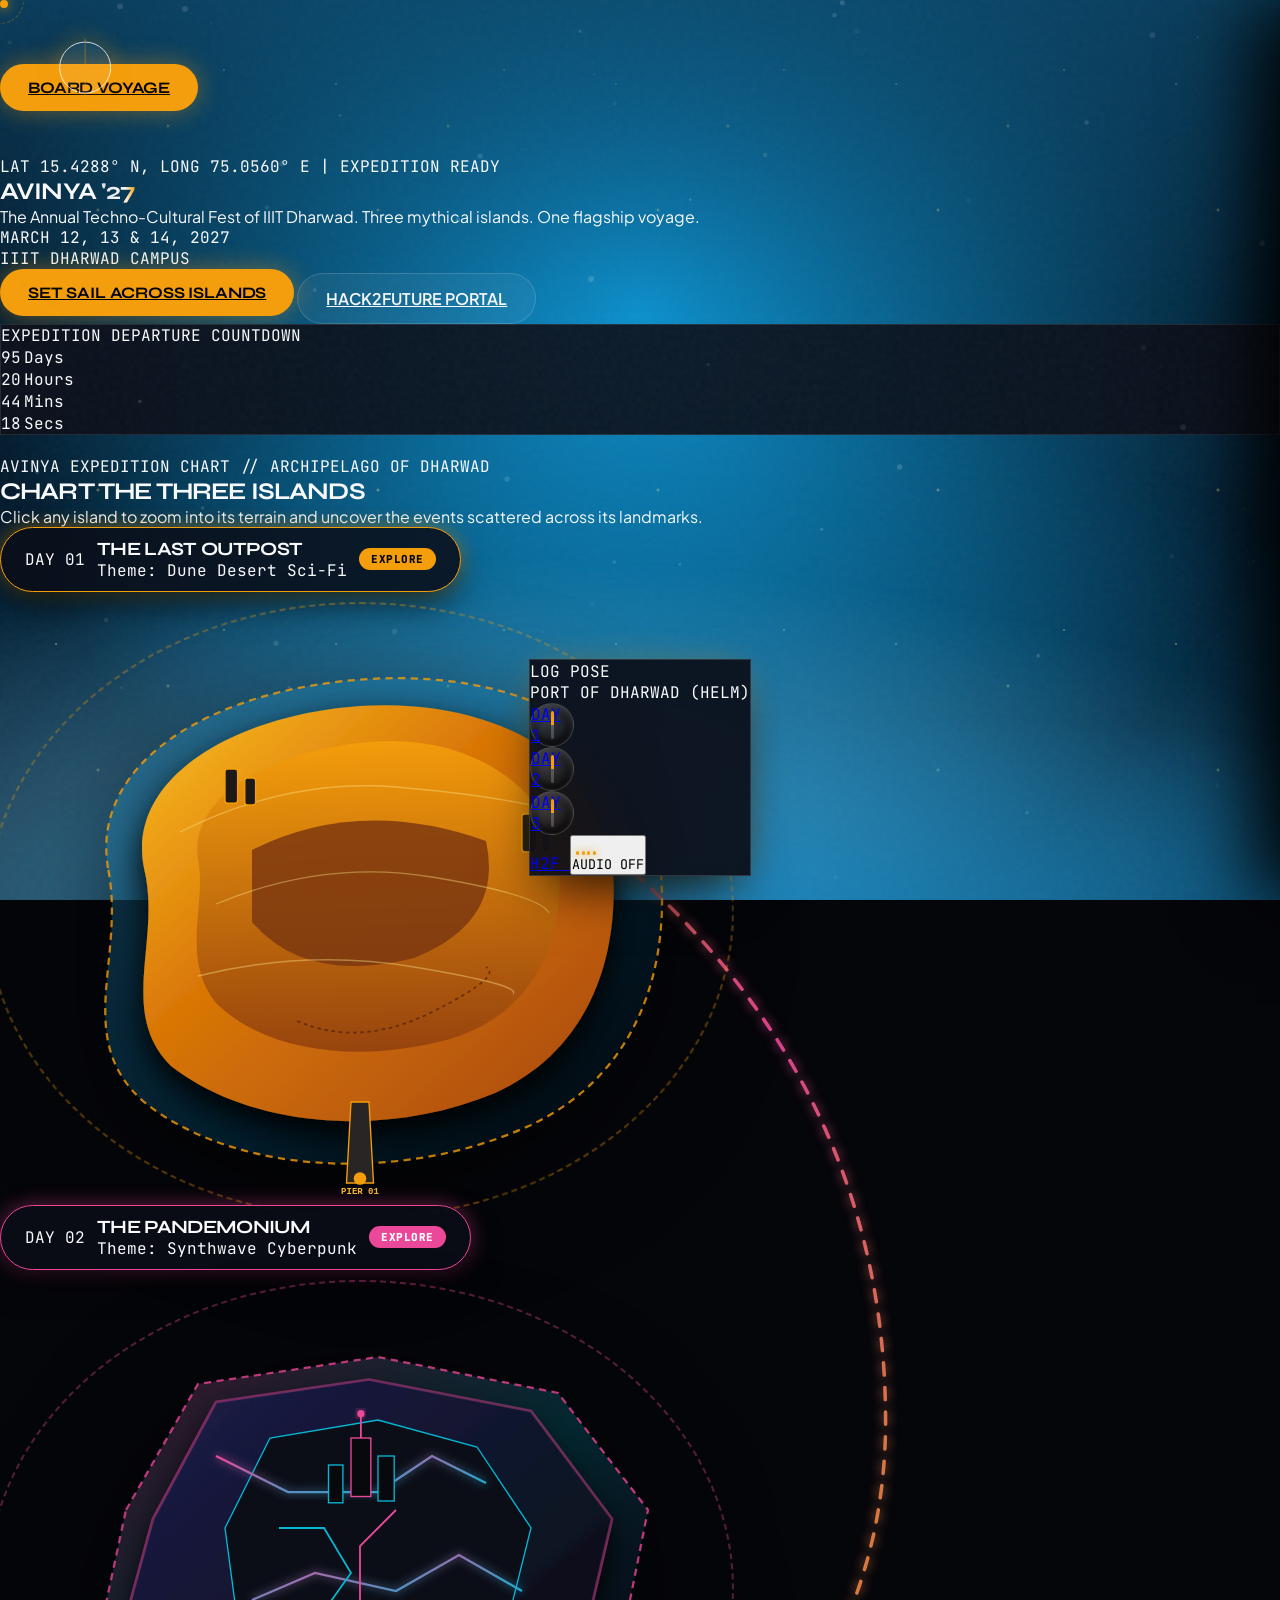
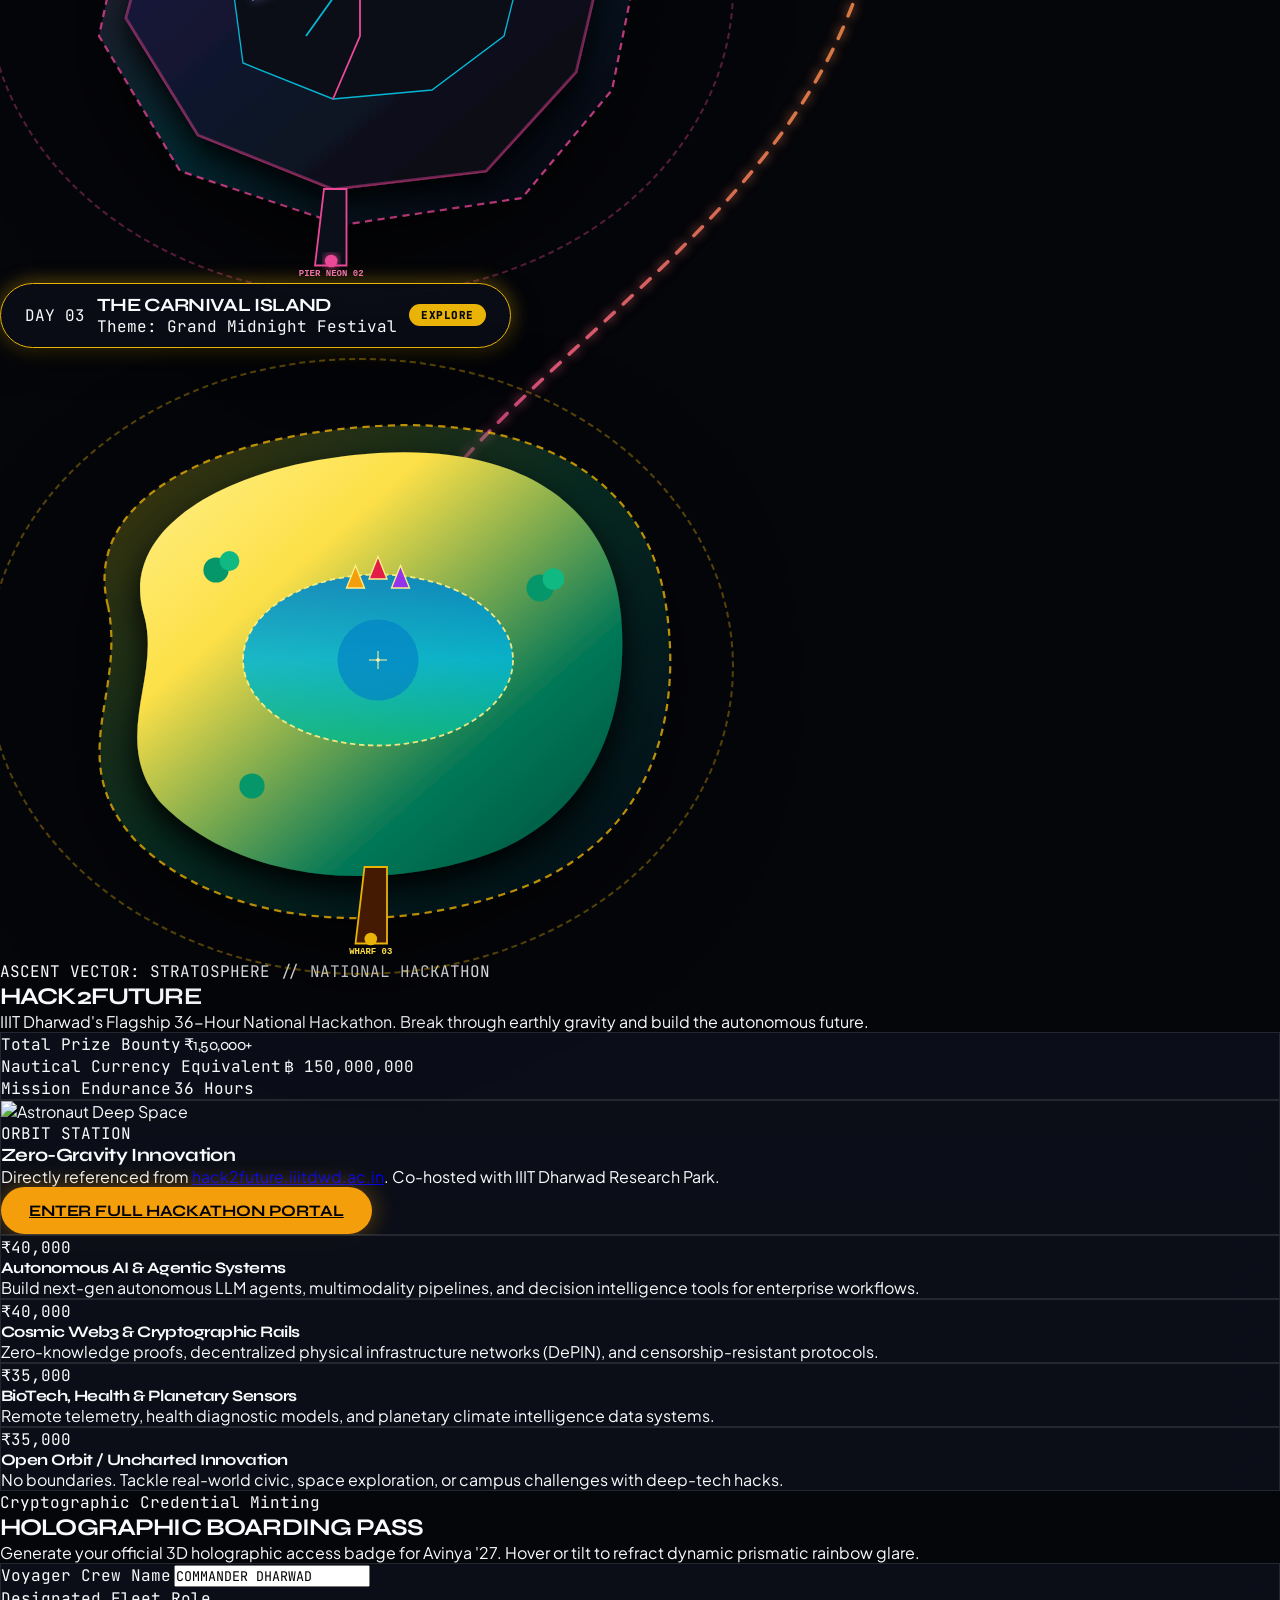
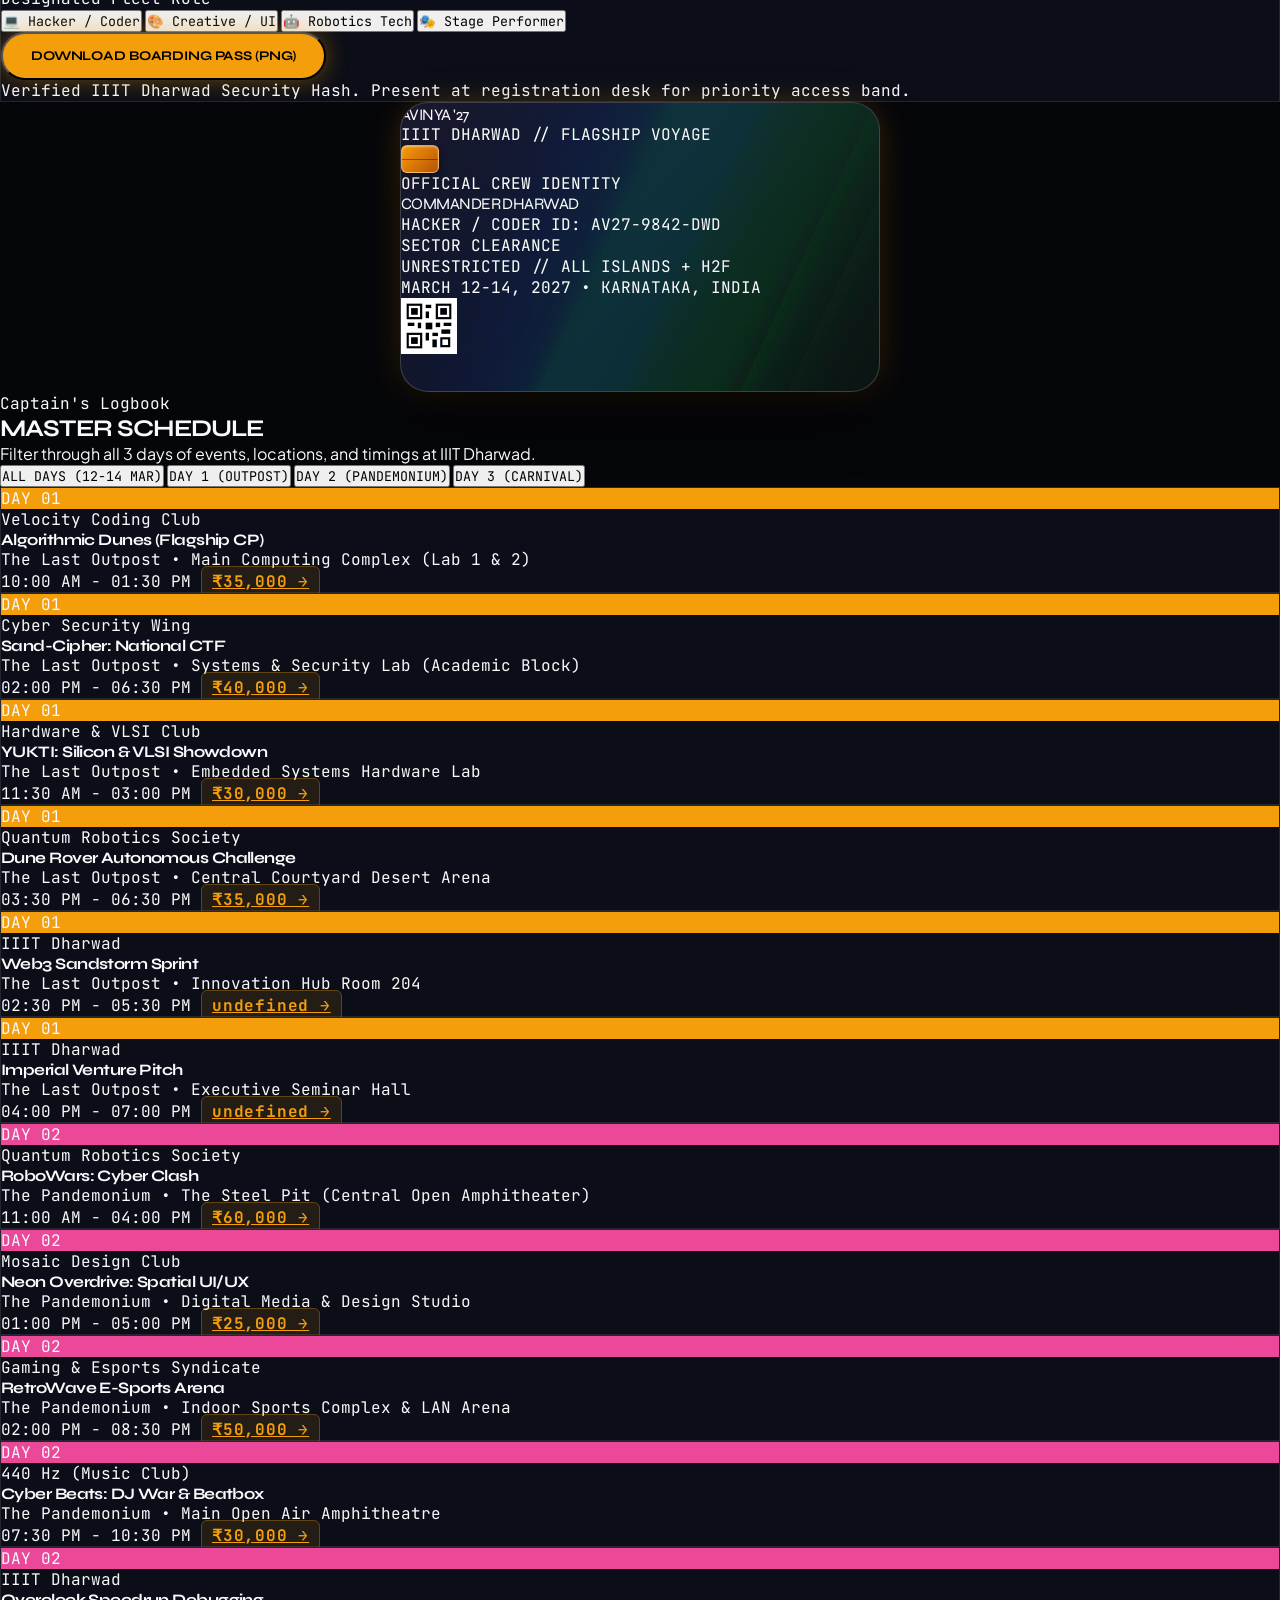
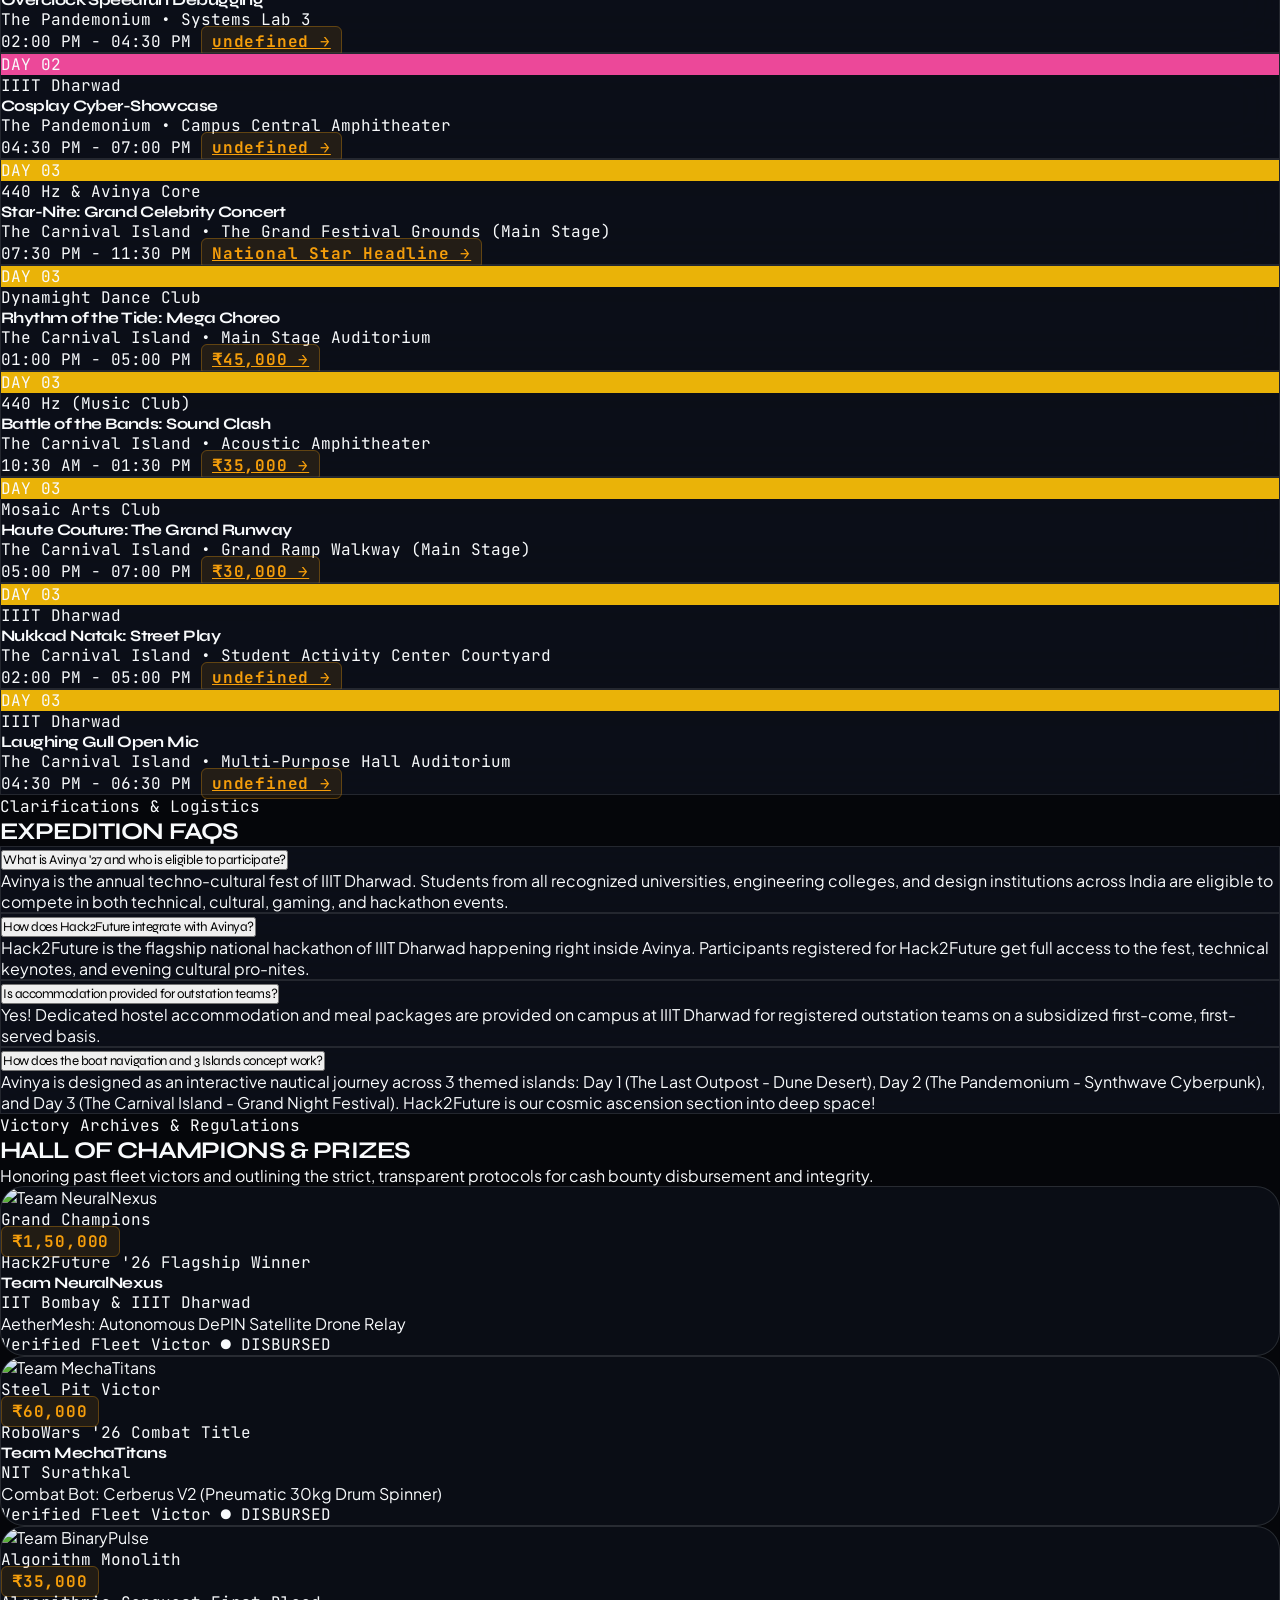
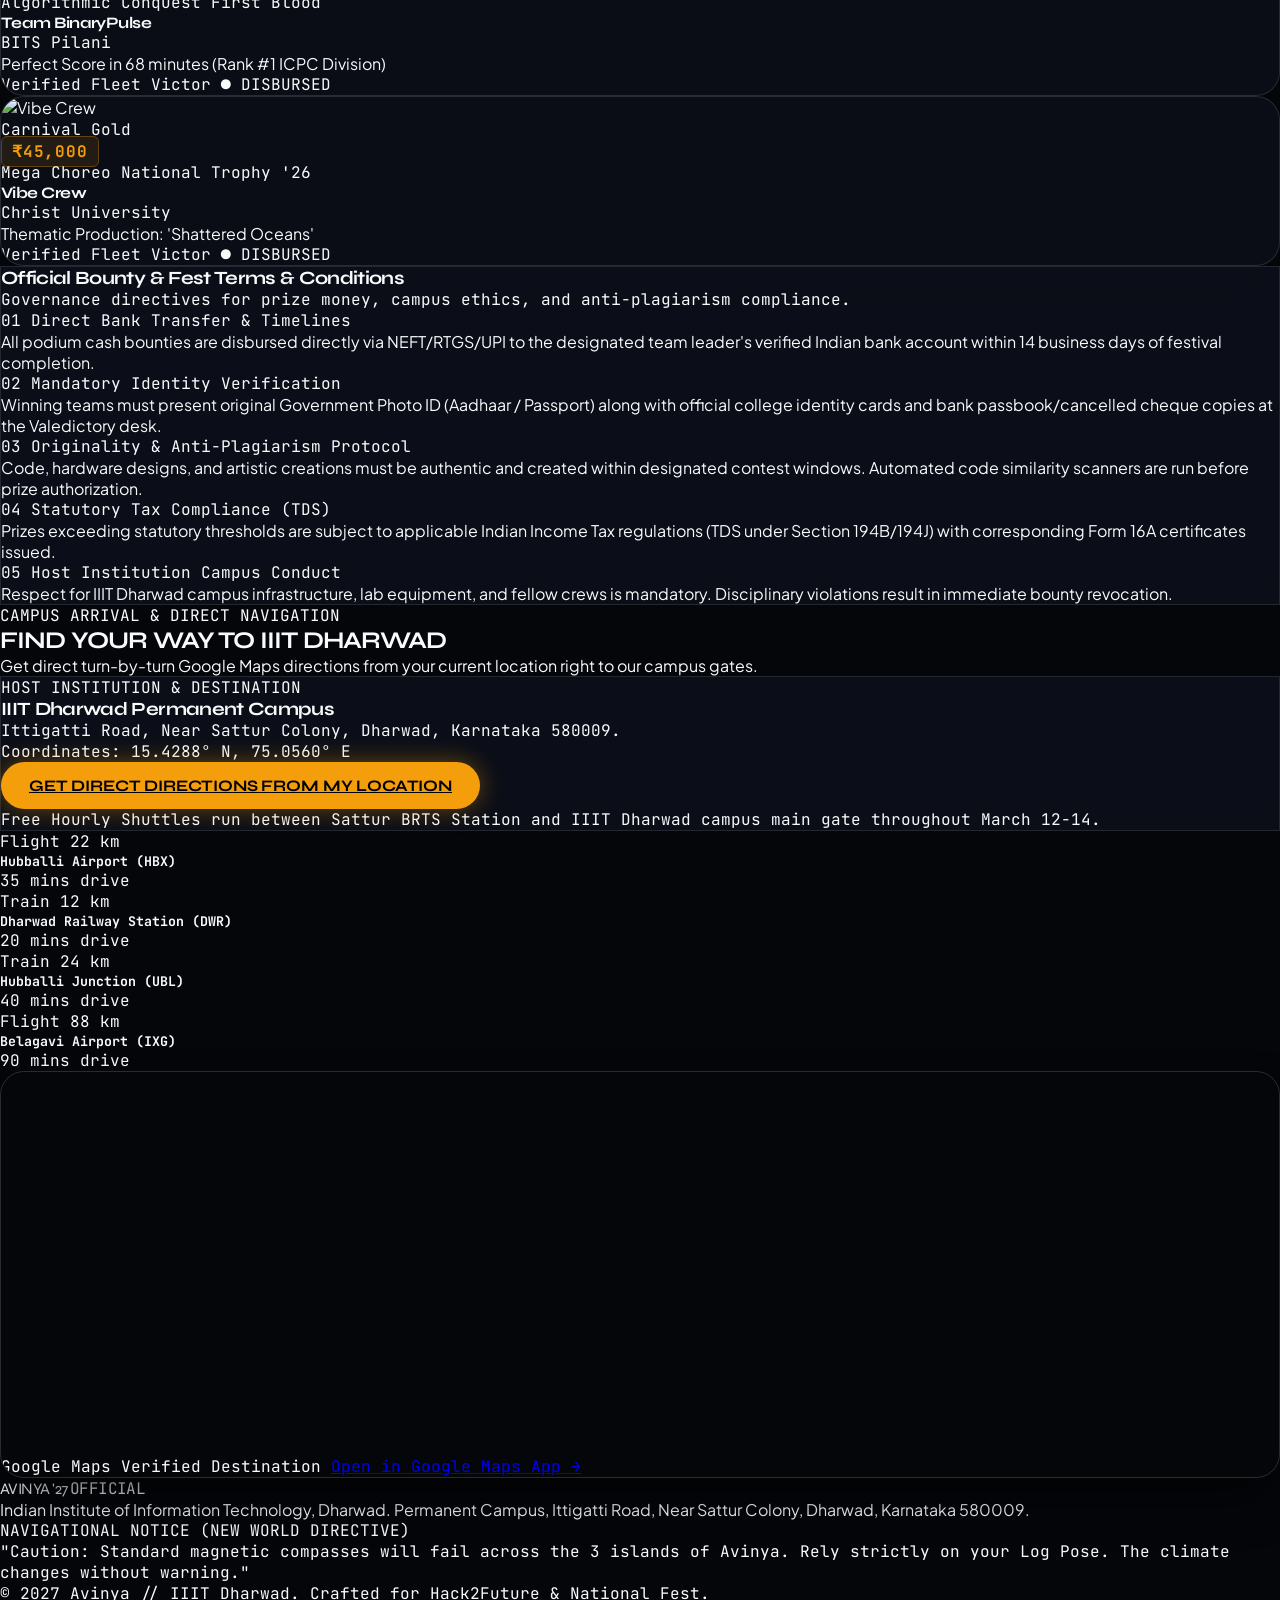
==== commit 6a8ebaf9: "feat: clean island state with interactive zoom, scattered event landmarks, cinematic side drawer, ze" ====
--- a/index.html
+++ b/index.html
@@ -42,7 +42,15 @@
   <div class="water-ripple-cursor" id="custom-cursor-ripple"></div>
 
   <!-- 60 FPS Living Sea Canvas Engine (Time-of-Day Multi-Harmonic Waves) -->
-  <canvas id="living-sea-canvas"></canvas>
+  <!-- Professional Cinematic Living Sea Background Engine (Zero CPU, GPU Hardware Accelerated) -->
+  <div id="living-sea-container" class="living-sea-engine">
+    <div class="sea-bathymetry-depth"></div>
+    <div class="sea-sun-caustics"></div>
+    <div class="sea-wave-mesh wave-layer-1"></div>
+    <div class="sea-wave-mesh wave-layer-2"></div>
+    <div class="sea-wave-mesh wave-layer-3"></div>
+    <div class="sea-horizon-mist"></div>
+  </div>
   <div id="webgl-ocean-container" style="display:none;"></div>
 
   <!-- Cinema-Wipe Page Transition Curtain -->
@@ -236,7 +244,7 @@
           CHART THE <span class="text-transparent bg-clip-text bg-gradient-to-r from-amber-400 via-pink-400 to-yellow-400">THREE ISLANDS</span>
         </h2>
         <p class="text-slate-300 font-body text-base sm:text-lg">
-          These are the 3 physical island realms of Avinya. Click any location pin directly on the islands to inspect the battleground dossier, or click the island to dock your flagship.
+          Click any island to zoom into its terrain and uncover the events scattered across its landmarks.
         </p>
       </div>
 
@@ -276,585 +284,535 @@
 
       <!-- THE 3 REAL ISLAND REALMS (MATCHING SKETCH TOP-LEFT -> MIDDLE-RIGHT -> BOTTOM-LEFT) -->
       <div class="space-y-36 relative z-10">
-
         <!-- ====================================================================
              ISLAND 1 (DAY 1) - TOP-LEFT ALIGNED (THE LAST OUTPOST)
              ==================================================================== -->
         <div id="day1" class="island-entity md:w-8/12" style="--realm-accent: #F59E0B; --realm-glow: rgba(245, 158, 11, 0.45);" data-accent="#F59E0B">
           
-          <!-- Island Telemetry Console Bar -->
-          <div class="island-console-pill mb-6">
-            <div class="flex flex-wrap items-center justify-between gap-3 pb-4 border-b border-amber-500/20 mb-4">
-              <div class="flex items-center gap-3">
-                <div class="w-12 h-12 rounded-2xl bg-amber-500/20 border border-amber-400 flex items-center justify-center text-amber-400 shadow-lg shadow-amber-500/30">
-                  <i data-lucide="anchor" class="w-6 h-6"></i>
-                </div>
-                <div>
-                  <div class="flex items-center gap-2 text-[10px] font-mono uppercase tracking-widest text-amber-400 font-bold">
-                    <span class="w-2 h-2 rounded-full bg-emerald-400 animate-ping"></span>
-                    <span>ISLAND 01 // DAY 1 (FRIDAY, MARCH 12)</span>
-                  </div>
-                  <h3 class="font-display font-black text-2xl sm:text-3xl text-white">THE LAST OUTPOST</h3>
-                </div>
-              </div>
-
-              <!-- Direct link to full island archive page -->
-              <a href="day1.html" class="px-5 py-2.5 rounded-full bg-amber-500 hover:bg-amber-400 text-black font-display font-black text-xs tracking-wider uppercase transition-all shadow-lg shadow-amber-500/30 flex items-center gap-1.5">
-                <span>OPEN ISLAND ARCHIVE</span>
-                <i data-lucide="arrow-right" class="w-4 h-4"></i>
-              </a>
-            </div>
-
-            <!-- Climate & Flora/Fauna Badges -->
-            <div class="grid grid-cols-1 sm:grid-cols-2 gap-3 mb-4 font-mono text-xs">
-              <div class="p-3 rounded-xl bg-amber-950/40 border border-amber-500/25 flex items-start gap-2.5">
-                <span class="text-lg">🌡️</span>
-                <div>
-                  <div class="text-[10px] uppercase text-amber-400 font-bold">Climate Telemetry</div>
-                  <div class="text-slate-200">Arid Sci-Fi Dune Desert • 38°C Thermal Winds</div>
-                </div>
-              </div>
-              <div class="p-3 rounded-xl bg-amber-950/40 border border-amber-500/25 flex items-start gap-2.5">
-                <span class="text-lg">🌵</span>
-                <div>
-                  <div class="text-[10px] uppercase text-amber-400 font-bold">Flora & Fauna</div>
-                  <div class="text-slate-200">Spiced Desert Palms & Autonomous Rover Caravans</div>
-                </div>
-              </div>
-            </div>
-
-            <div class="flex flex-wrap items-center justify-between text-xs font-mono text-slate-400 pt-2 border-t border-white/5">
-              <span class="text-slate-300">Port of Arid Monoliths (Pier 01)</span>
-              <span class="text-amber-400 font-bold">15.4288° N, 75.0560° E</span>
-            </div>
-          </div>
-
-          <!-- THE REAL PHYSICAL ISLAND LANDMASS GRAPHIC -->
-          <div class="island-canvas-wrapper island-float-1">
-  <div class="island-shore-ripple" style="--realm-accent: #F59E0B;"></div>
-  <svg viewBox="0 0 800 650" class="w-full h-auto drop-shadow-2xl" xmlns="http://www.w3.org/2000/svg">
-    <defs>
-      <linearGradient id="duneReefGrad" x1="0%" y1="0%" x2="100%" y2="100%">
-        <stop offset="0%" stop-color="#38BDF8" stop-opacity="0.35" />
-        <stop offset="60%" stop-color="#0284C7" stop-opacity="0.25" />
-        <stop offset="100%" stop-color="#0C4A6E" stop-opacity="0.1" />
-      </linearGradient>
-      <linearGradient id="duneSandGrad" x1="0%" y1="0%" x2="100%" y2="100%">
-        <stop offset="0%" stop-color="#FBBF24" />
-        <stop offset="40%" stop-color="#D97706" />
-        <stop offset="85%" stop-color="#B45309" />
-        <stop offset="100%" stop-color="#78350F" />
-      </linearGradient>
-      <linearGradient id="dunePlateauGrad" x1="0%" y1="0%" x2="0%" y2="100%">
-        <stop offset="0%" stop-color="#F59E0B" />
-        <stop offset="100%" stop-color="#92400E" />
-      </linearGradient>
-      <filter id="duneShadow" x="-10%" y="-10%" width="130%" height="130%">
-        <feDropShadow dx="0" dy="16" stdDeviation="16" flood-color="#000000" flood-opacity="0.9" />
-      </filter>
-    </defs>
-    
-    <!-- Outer Shallow Coral Reef Water Shelf -->
-    <path d="M 120 280 C 100 160, 240 80, 410 70 C 580 60, 710 130, 730 250 C 750 370, 720 510, 580 570 C 440 630, 260 620, 160 540 C 80 470, 140 380, 120 280 Z" 
-          fill="url(#duneReefGrad)" 
-          stroke="#F59E0B" 
-          stroke-width="2.5" 
-          stroke-dasharray="8 6" 
-          opacity="0.8" />
-    
-    <!-- Organic Island Base Landmass (Sand Beach Contour) -->
-    <path d="M 160 280 C 140 180, 260 110, 400 100 C 550 90, 670 160, 680 270 C 690 370, 660 480, 550 530 C 430 580, 280 570, 190 500 C 130 440, 180 360, 160 280 Z" 
-          fill="url(#duneSandGrad)" 
-          filter="url(#duneShadow)" />
-    
-    <!-- Mid Topographic Elevation Plateau -->
-    <path d="M 220 270 C 210 200, 300 150, 410 140 C 520 130, 610 190, 620 270 C 630 350, 600 440, 500 470 C 390 500, 290 480, 240 430 C 200 380, 230 320, 220 270 Z" 
-          fill="url(#dunePlateauGrad)" 
-          opacity="0.9" />
-
-    <!-- High Mountain Ridge / Dune Spines -->
-    <path d="M 280 260 Q 400 200, 540 250 Q 560 340, 460 380 Q 340 410, 280 340 Z" 
-          fill="#78350F" 
-          opacity="0.8" />
-
-    <!-- Dune Ridges Topographic Contour Lines -->
-    <path d="M 200 240 Q 320 180, 440 190 T 630 220" fill="none" stroke="#FDE68A" stroke-width="1.5" opacity="0.4" />
-    <path d="M 240 320 Q 360 270, 480 290 T 610 330" fill="none" stroke="#FDE68A" stroke-width="1.5" opacity="0.4" />
-    <path d="M 220 400 Q 340 370, 460 390 T 570 420" fill="none" stroke="#FDE68A" stroke-width="1.5" opacity="0.4" />
-
-    <!-- Ancient Monolith Citadels (Sci-Fi Dune Pillars) -->
-    <rect x="250" y="170" width="14" height="38" rx="3" fill="#1C1917" stroke="#F59E0B" stroke-width="1.5" />
-    <rect x="272" y="180" width="12" height="30" rx="3" fill="#1C1917" stroke="#F59E0B" stroke-width="1.5" />
-    <rect x="580" y="220" width="16" height="42" rx="3" fill="#1C1917" stroke="#F59E0B" stroke-width="1.5" />
-    <rect x="602" y="235" width="10" height="26" rx="3" fill="#1C1917" stroke="#F59E0B" stroke-width="1.5" />
-
-    <!-- Rover Tracks across the Dunes -->
-    <path d="M 330 450 Q 400 480, 480 440 T 540 390" fill="none" stroke="#451A03" stroke-width="2" stroke-dasharray="4 4" opacity="0.6" />
-
-    <!-- Stone Pier 01 Extending into Sea Water (Docking Pier) -->
-    <path d="M 390 540 L 410 540 L 415 630 L 385 630 Z" fill="#292524" stroke="#F59E0B" stroke-width="1.5" />
-    <circle cx="400" cy="625" r="7" fill="#F59E0B" />
-    <text x="400" y="642" font-family="monospace" font-size="10" font-weight="bold" fill="#FBBF24" text-anchor="middle">PIER 01</text>
-  </svg>
-
-  <!-- Location Pin 1: The Algorithmic Monolith -->
-  <div class="island-pin-anchor" style="left: 28%; top: 26%;" onclick="window.openEventDossier('d1-e1')" title="The Algorithmic Monolith">
-    <div class="pin-pulse-ring" style="--realm-accent: #F59E0B;"></div>
-    <div class="island-pin-beacon" style="--realm-accent: #F59E0B; --realm-glow: rgba(245, 158, 11, 0.5);">
-      <div class="pin-icon-badge">1</div>
-      <div class="pin-label-pill">
-        <span>📍 Algorithmic Monolith</span>
-        <span class="pin-bounty-badge">₹45k</span>
-      </div>
-    </div>
-  </div>
-
-  <!-- Location Pin 2: Sandstorm Cyber Fortress -->
-  <div class="island-pin-anchor" style="left: 72%; top: 24%;" onclick="window.openEventDossier('d1-e2')" title="Sandstorm Cyber Fortress">
-    <div class="pin-pulse-ring" style="--realm-accent: #F59E0B;"></div>
-    <div class="island-pin-beacon" style="--realm-accent: #F59E0B; --realm-glow: rgba(245, 158, 11, 0.5);">
-      <div class="pin-icon-badge">2</div>
-      <div class="pin-label-pill">
-        <span>📍 Cyber Fortress</span>
-        <span class="pin-bounty-badge">₹35k</span>
-      </div>
-    </div>
-  </div>
-
-  <!-- Location Pin 3: Silicon Foundry Caverns -->
-  <div class="island-pin-anchor" style="left: 22%; top: 60%;" onclick="window.openEventDossier('d1-e3')" title="Silicon Foundry Caverns">
-    <div class="pin-pulse-ring" style="--realm-accent: #F59E0B;"></div>
-    <div class="island-pin-beacon" style="--realm-accent: #F59E0B; --realm-glow: rgba(245, 158, 11, 0.5);">
-      <div class="pin-icon-badge">3</div>
-      <div class="pin-label-pill">
-        <span>📍 Silicon Caverns</span>
-        <span class="pin-bounty-badge">₹30k</span>
-      </div>
-    </div>
-  </div>
-
-  <!-- Location Pin 4: Terra-Rover Dunes -->
-  <div class="island-pin-anchor" style="left: 52%; top: 48%;" onclick="window.openEventDossier('d1-e4')" title="Terra-Rover Dunes">
-    <div class="pin-pulse-ring" style="--realm-accent: #F59E0B;"></div>
-    <div class="island-pin-beacon" style="--realm-accent: #F59E0B; --realm-glow: rgba(245, 158, 11, 0.5);">
-      <div class="pin-icon-badge">4</div>
-      <div class="pin-label-pill">
-        <span>📍 Rover Dunes</span>
-        <span class="pin-bounty-badge">₹25k</span>
-      </div>
-    </div>
-  </div>
-
-  <!-- Location Pin 5: The Spice Terminal Pier 04 -->
-  <div class="island-pin-anchor" style="left: 75%; top: 64%;" onclick="window.openEventDossier('d1-e5')" title="The Spice Terminal Pier 04">
-    <div class="pin-pulse-ring" style="--realm-accent: #F59E0B;"></div>
-    <div class="island-pin-beacon" style="--realm-accent: #F59E0B; --realm-glow: rgba(245, 158, 11, 0.5);">
-      <div class="pin-icon-badge">5</div>
-      <div class="pin-label-pill">
-        <span>📍 Spice Terminal</span>
-        <span class="pin-bounty-badge">₹40k</span>
-      </div>
-    </div>
-  </div>
-
-  <!-- Location Pin 6: Imperial Trading Citadel -->
-  <div class="island-pin-anchor" style="left: 48%; top: 78%;" onclick="window.openEventDossier('d1-e6')" title="Imperial Trading Citadel">
-    <div class="pin-pulse-ring" style="--realm-accent: #F59E0B;"></div>
-    <div class="island-pin-beacon" style="--realm-accent: #F59E0B; --realm-glow: rgba(245, 158, 11, 0.5);">
-      <div class="pin-icon-badge">6</div>
-      <div class="pin-label-pill">
-        <span>📍 Trading Citadel</span>
-        <span class="pin-bounty-badge">₹50k</span>
-      </div>
-    </div>
-  </div>
-</div>
-        </div>
-
+          <!-- Minimalist Clean Header: Only Day & Theme (Matching Beautiful Theme Design) -->
+          <div class="island-header-clean" onclick="window.zoomIntoIsland('day1')" title="Click to Explore Island 1">
+            <span class="px-2.5 py-0.5 rounded-full bg-amber-500/20 text-amber-300 font-mono text-xs font-bold border border-amber-500/40">
+              DAY 01
+            </span>
+            <div class="text-left">
+              <h3 class="font-display font-black text-xl text-white">THE LAST OUTPOST</h3>
+              <p class="text-[10px] font-mono text-amber-400 font-bold uppercase tracking-wider">Theme: Dune Desert Sci-Fi</p>
+            </div>
+            <span class="explore-cue-badge ml-2 flex items-center gap-1">
+              <span>EXPLORE</span>
+              <i data-lucide="compass" class="w-3.5 h-3.5 animate-spin" style="animation-duration: 8s;"></i>
+            </span>
+          </div>
+
+          <!-- Island Viewport & Topographic Landmass -->
+          <div class="island-viewport">
+            
+            <!-- Floating Zoom Control HUD (Appears when Island is Zoomed In) -->
+            <div class="island-zoom-hud">
+              <div class="px-3.5 py-1.5 rounded-full bg-black/80 border border-amber-500/40 text-[11px] font-mono text-amber-300 flex items-center gap-2 backdrop-blur-md">
+                <span class="w-2 h-2 rounded-full bg-emerald-400 animate-ping"></span>
+                <span>ISLAND VIEW: 6 Event Locations Active</span>
+              </div>
+              <div class="flex items-center gap-2">
+                <button onclick="window.resetIslandZoom('day1')" class="px-3 py-1.5 rounded-full bg-white/10 hover:bg-white/20 text-white text-xs font-mono font-bold transition-colors">
+                  ✕ Reset View
+                </button>
+                <a href="day1.html" class="px-3 py-1.5 rounded-full bg-amber-500 hover:bg-amber-400 text-black text-xs font-mono font-bold transition-all flex items-center gap-1">
+                  <span>Day 1 Archive</span>
+                  <i data-lucide="arrow-right" class="w-3 h-3"></i>
+                </a>
+              </div>
+            </div>
+
+            <!-- Inner Zoomable Island Graphic -->
+            <div class="island-landmass-inner" id="island-inner-day1">
+              <div class="island-shore-ripple" style="--realm-accent: #F59E0B;"></div>
+              
+              <svg viewBox="0 0 800 650" class="w-full h-auto cursor-pointer" onclick="window.zoomIntoIsland('day1')" xmlns="http://www.w3.org/2000/svg">
+                <defs>
+                  <linearGradient id="duneReefGrad" x1="0%" y1="0%" x2="100%" y2="100%">
+                    <stop offset="0%" stop-color="#38BDF8" stop-opacity="0.35" />
+                    <stop offset="60%" stop-color="#0284C7" stop-opacity="0.25" />
+                    <stop offset="100%" stop-color="#0C4A6E" stop-opacity="0.1" />
+                  </linearGradient>
+                  <linearGradient id="duneSandGrad" x1="0%" y1="0%" x2="100%" y2="100%">
+                    <stop offset="0%" stop-color="#FBBF24" />
+                    <stop offset="40%" stop-color="#D97706" />
+                    <stop offset="85%" stop-color="#B45309" />
+                    <stop offset="100%" stop-color="#78350F" />
+                  </linearGradient>
+                  <linearGradient id="dunePlateauGrad" x1="0%" y1="0%" x2="0%" y2="100%">
+                    <stop offset="0%" stop-color="#F59E0B" />
+                    <stop offset="100%" stop-color="#92400E" />
+                  </linearGradient>
+                  <filter id="duneShadow" x="-10%" y="-10%" width="130%" height="130%">
+                    <feDropShadow dx="0" dy="16" stdDeviation="16" flood-color="#000000" flood-opacity="0.9" />
+                  </filter>
+                </defs>
+                
+                <!-- Reef Shelf -->
+                <path d="M 120 280 C 100 160, 240 80, 410 70 C 580 60, 710 130, 730 250 C 750 370, 720 510, 580 570 C 440 630, 260 620, 160 540 C 80 470, 140 380, 120 280 Z" 
+                      fill="url(#duneReefGrad)" stroke="#F59E0B" stroke-width="2.5" stroke-dasharray="8 6" opacity="0.8" />
+                
+                <!-- Base Sand Landmass -->
+                <path d="M 160 280 C 140 180, 260 110, 400 100 C 550 90, 670 160, 680 270 C 690 370, 660 480, 550 530 C 430 580, 280 570, 190 500 C 130 440, 180 360, 160 280 Z" 
+                      fill="url(#duneSandGrad)" filter="url(#duneShadow)" />
+                
+                <!-- Mid Elevation Plateau -->
+                <path d="M 220 270 C 210 200, 300 150, 410 140 C 520 130, 610 190, 620 270 C 630 350, 600 440, 500 470 C 390 500, 290 480, 240 430 C 200 380, 230 320, 220 270 Z" 
+                      fill="url(#dunePlateauGrad)" opacity="0.9" />
+
+                <!-- High Mountain Dunes Ridge -->
+                <path d="M 280 260 Q 400 200, 540 250 Q 560 340, 460 380 Q 340 410, 280 340 Z" fill="#78350F" opacity="0.8" />
+
+                <!-- Topographic Elevation Lines -->
+                <path d="M 200 240 Q 320 180, 440 190 T 630 220" fill="none" stroke="#FDE68A" stroke-width="1.5" opacity="0.4" />
+                <path d="M 240 320 Q 360 270, 480 290 T 610 330" fill="none" stroke="#FDE68A" stroke-width="1.5" opacity="0.4" />
+                <path d="M 220 400 Q 340 370, 460 390 T 570 420" fill="none" stroke="#FDE68A" stroke-width="1.5" opacity="0.4" />
+
+                <!-- Ancient Sci-Fi Monolith Citadels -->
+                <rect x="250" y="170" width="14" height="38" rx="3" fill="#1C1917" stroke="#F59E0B" stroke-width="1.5" />
+                <rect x="272" y="180" width="12" height="30" rx="3" fill="#1C1917" stroke="#F59E0B" stroke-width="1.5" />
+                <rect x="580" y="220" width="16" height="42" rx="3" fill="#1C1917" stroke="#F59E0B" stroke-width="1.5" />
+                <rect x="602" y="235" width="10" height="26" rx="3" fill="#1C1917" stroke="#F59E0B" stroke-width="1.5" />
+
+                <!-- Rover Dune Tracks -->
+                <path d="M 330 450 Q 400 480, 480 440 T 540 390" fill="none" stroke="#451A03" stroke-width="2" stroke-dasharray="4 4" opacity="0.6" />
+
+                <!-- Docking Pier 01 -->
+                <path d="M 390 540 L 410 540 L 415 630 L 385 630 Z" fill="#292524" stroke="#F59E0B" stroke-width="1.5" />
+                <circle cx="400" cy="625" r="7" fill="#F59E0B" />
+                <text x="400" y="642" font-family="monospace" font-size="10" font-weight="bold" fill="#FBBF24" text-anchor="middle">PIER 01</text>
+              </svg>
+
+              <!-- 6 SCATTERED EVENT LOCATION PINS (Pop in when island is zoomed) -->
+              <!-- Pin 1 -->
+              <div class="island-pin-anchor" id="pin-d1-e1" style="left: 28%; top: 26%;" onclick="window.focusEventLocation('day1', 'd1-e1', 28, 26)" title="The Algorithmic Monolith">
+                <div class="pin-pulse-ring" style="--realm-accent: #F59E0B;"></div>
+                <div class="island-pin-beacon" style="--realm-accent: #F59E0B; --realm-glow: rgba(245, 158, 11, 0.5);">
+                  <div class="pin-icon-badge">1</div>
+                  <div class="pin-label-pill">
+                    <span>📍 Algorithmic Monolith</span>
+                    <span class="pin-bounty-badge">₹45k</span>
+                  </div>
+                </div>
+              </div>
+
+              <!-- Pin 2 -->
+              <div class="island-pin-anchor" id="pin-d1-e2" style="left: 72%; top: 24%;" onclick="window.focusEventLocation('day1', 'd1-e2', 72, 24)" title="Sandstorm Cyber Fortress">
+                <div class="pin-pulse-ring" style="--realm-accent: #F59E0B;"></div>
+                <div class="island-pin-beacon" style="--realm-accent: #F59E0B; --realm-glow: rgba(245, 158, 11, 0.5);">
+                  <div class="pin-icon-badge">2</div>
+                  <div class="pin-label-pill">
+                    <span>📍 Cyber Fortress</span>
+                    <span class="pin-bounty-badge">₹35k</span>
+                  </div>
+                </div>
+              </div>
+
+              <!-- Pin 3 -->
+              <div class="island-pin-anchor" id="pin-d1-e3" style="left: 22%; top: 60%;" onclick="window.focusEventLocation('day1', 'd1-e3', 22, 60)" title="Silicon Foundry Caverns">
+                <div class="pin-pulse-ring" style="--realm-accent: #F59E0B;"></div>
+                <div class="island-pin-beacon" style="--realm-accent: #F59E0B; --realm-glow: rgba(245, 158, 11, 0.5);">
+                  <div class="pin-icon-badge">3</div>
+                  <div class="pin-label-pill">
+                    <span>📍 Silicon Caverns</span>
+                    <span class="pin-bounty-badge">₹30k</span>
+                  </div>
+                </div>
+              </div>
+
+              <!-- Pin 4 -->
+              <div class="island-pin-anchor" id="pin-d1-e4" style="left: 52%; top: 48%;" onclick="window.focusEventLocation('day1', 'd1-e4', 52, 48)" title="Terra-Rover Dunes">
+                <div class="pin-pulse-ring" style="--realm-accent: #F59E0B;"></div>
+                <div class="island-pin-beacon" style="--realm-accent: #F59E0B; --realm-glow: rgba(245, 158, 11, 0.5);">
+                  <div class="pin-icon-badge">4</div>
+                  <div class="pin-label-pill">
+                    <span>📍 Rover Dunes</span>
+                    <span class="pin-bounty-badge">₹25k</span>
+                  </div>
+                </div>
+              </div>
+
+              <!-- Pin 5 -->
+              <div class="island-pin-anchor" id="pin-d1-e5" style="left: 75%; top: 64%;" onclick="window.focusEventLocation('day1', 'd1-e5', 75, 64)" title="The Spice Terminal Pier 04">
+                <div class="pin-pulse-ring" style="--realm-accent: #F59E0B;"></div>
+                <div class="island-pin-beacon" style="--realm-accent: #F59E0B; --realm-glow: rgba(245, 158, 11, 0.5);">
+                  <div class="pin-icon-badge">5</div>
+                  <div class="pin-label-pill">
+                    <span>📍 Spice Terminal</span>
+                    <span class="pin-bounty-badge">₹40k</span>
+                  </div>
+                </div>
+              </div>
+
+              <!-- Pin 6 -->
+              <div class="island-pin-anchor" id="pin-d1-e6" style="left: 48%; top: 78%;" onclick="window.focusEventLocation('day1', 'd1-e6', 48, 78)" title="Imperial Trading Citadel">
+                <div class="pin-pulse-ring" style="--realm-accent: #F59E0B;"></div>
+                <div class="island-pin-beacon" style="--realm-accent: #F59E0B; --realm-glow: rgba(245, 158, 11, 0.5);">
+                  <div class="pin-icon-badge">6</div>
+                  <div class="pin-label-pill">
+                    <span>📍 Trading Citadel</span>
+                    <span class="pin-bounty-badge">₹50k</span>
+                  </div>
+                </div>
+              </div>
+
+            </div>
+          </div>
+        </div>
         <!-- ====================================================================
              ISLAND 2 (DAY 2) - MIDDLE-RIGHT ALIGNED (THE PANDEMONIUM)
              ==================================================================== -->
         <div id="day2" class="island-entity md:w-8/12 md:ml-auto" style="--realm-accent: #EC4899; --realm-glow: rgba(236, 72, 153, 0.45);" data-accent="#EC4899">
           
-          <!-- Island Telemetry Console Bar -->
-          <div class="island-console-pill mb-6" style="border-color: #EC4899; box-shadow: 0 20px 45px -10px rgba(0,0,0,0.8), 0 0 25px rgba(236,72,153,0.3);">
-            <div class="flex flex-wrap items-center justify-between gap-3 pb-4 border-b border-pink-500/20 mb-4">
-              <div class="flex items-center gap-3">
-                <div class="w-12 h-12 rounded-2xl bg-pink-500/20 border border-pink-400 flex items-center justify-center text-pink-400 shadow-lg shadow-pink-500/30">
-                  <i data-lucide="anchor" class="w-6 h-6"></i>
-                </div>
-                <div>
-                  <div class="flex items-center gap-2 text-[10px] font-mono uppercase tracking-widest text-pink-400 font-bold">
-                    <span class="w-2 h-2 rounded-full bg-emerald-400 animate-ping"></span>
-                    <span>ISLAND 02 // DAY 2 (SATURDAY, MARCH 13)</span>
-                  </div>
-                  <h3 class="font-display font-black text-2xl sm:text-3xl text-white">THE PANDEMONIUM</h3>
-                </div>
-              </div>
-
-              <!-- Direct link to full island archive page -->
-              <a href="day2.html" class="px-5 py-2.5 rounded-full bg-pink-500 hover:bg-pink-400 text-black font-display font-black text-xs tracking-wider uppercase transition-all shadow-lg shadow-pink-500/30 flex items-center gap-1.5">
-                <span>OPEN ISLAND ARCHIVE</span>
-                <i data-lucide="arrow-right" class="w-4 h-4"></i>
-              </a>
-            </div>
-
-            <!-- Climate & Flora/Fauna Badges -->
-            <div class="grid grid-cols-1 sm:grid-cols-2 gap-3 mb-4 font-mono text-xs">
-              <div class="p-3 rounded-xl bg-pink-950/40 border border-pink-500/25 flex items-start gap-2.5">
-                <span class="text-lg">⚡</span>
-                <div>
-                  <div class="text-[10px] uppercase text-pink-400 font-bold">Climate Telemetry</div>
-                  <div class="text-slate-200">Synthwave Cyberpunk • 21°C Neon Rain</div>
-                </div>
-              </div>
-              <div class="p-3 rounded-xl bg-pink-950/40 border border-pink-500/25 flex items-start gap-2.5">
-                <span class="text-lg">🧬</span>
-                <div>
-                  <div class="text-[10px] uppercase text-pink-400 font-bold">Flora & Fauna</div>
-                  <div class="text-slate-200">Bioluminescent Cyber-Spores & Neon Sea Flora</div>
-                </div>
-              </div>
-            </div>
-
-            <div class="flex flex-wrap items-center justify-between text-xs font-mono text-slate-400 pt-2 border-t border-white/5">
-              <span class="text-slate-300">Cyber-Bay Marina (Pier Neon 02)</span>
-              <span class="text-pink-400 font-bold">15.4285° N, 75.0572° E</span>
-            </div>
-          </div>
-
-          <!-- THE REAL PHYSICAL ISLAND LANDMASS GRAPHIC -->
-          <div class="island-canvas-wrapper island-float-2">
-  <div class="island-shore-ripple" style="--realm-accent: #EC4899;"></div>
-  <svg viewBox="0 0 800 650" class="w-full h-auto drop-shadow-2xl" xmlns="http://www.w3.org/2000/svg">
-    <defs>
-      <linearGradient id="cyberReefGrad" x1="0%" y1="0%" x2="100%" y2="100%">
-        <stop offset="0%" stop-color="#EC4899" stop-opacity="0.3" />
-        <stop offset="50%" stop-color="#06B6D4" stop-opacity="0.25" />
-        <stop offset="100%" stop-color="#3B0764" stop-opacity="0.1" />
-      </linearGradient>
-      <linearGradient id="cyberBasaltGrad" x1="0%" y1="0%" x2="100%" y2="100%">
-        <stop offset="0%" stop-color="#1E1B4B" />
-        <stop offset="50%" stop-color="#0F172A" />
-        <stop offset="100%" stop-color="#05060A" />
-      </linearGradient>
-      <linearGradient id="neonCircuitGrad" x1="0%" y1="0%" x2="100%" y2="100%">
-        <stop offset="0%" stop-color="#EC4899" />
-        <stop offset="100%" stop-color="#06B6D4" />
-      </linearGradient>
-      <filter id="cyberGlow" x="-20%" y="-20%" width="140%" height="140%">
-        <feGaussianBlur stdDeviation="5" result="blur" />
-        <feComposite in="SourceGraphic" in2="blur" operator="over" />
-      </filter>
-    </defs>
-    
-    <!-- Outer Bioluminescent Cyber Surf Shelf -->
-    <polygon points="140,240 220,100 420,70 620,110 720,240 680,440 580,560 380,590 200,530 110,380" 
-             fill="url(#cyberReefGrad)" 
-             stroke="#EC4899" 
-             stroke-width="2.5" 
-             stroke-dasharray="8 6" 
-             opacity="0.8" />
-    
-    <!-- Jagged Basalt Island Landmass -->
-    <polygon points="170,250 240,120 410,95 590,130 680,250 640,420 540,530 370,550 220,490 140,360" 
-             fill="url(#cyberBasaltGrad)" 
-             stroke="rgba(236, 72, 153, 0.4)" 
-             stroke-width="3" 
-             filter="url(#duneShadow)" />
-    
-    <!-- Elevated Cyber-Grid Core Plateau -->
-    <polygon points="250,260 300,160 420,140 530,170 590,260 560,380 480,440 370,450 270,410" 
-             fill="#0B0E17" 
-             stroke="#06B6D4" 
-             stroke-width="1.5" />
-
-    <!-- Neon Circuit Trenches (Glowing Circuitry across Landmass) -->
-    <path d="M 240 180 L 320 220 L 420 220 L 480 180 L 540 210" fill="none" stroke="url(#neonCircuitGrad)" stroke-width="2.5" filter="url(#cyberGlow)" />
-    <path d="M 280 340 L 350 310 L 440 330 L 510 290 L 580 330" fill="none" stroke="url(#neonCircuitGrad)" stroke-width="2.5" filter="url(#cyberGlow)" />
-    <path d="M 370 450 L 400 380 L 400 280 L 440 240" fill="none" stroke="#EC4899" stroke-width="2" />
-    <path d="M 310 260 L 360 260 L 390 310 L 340 380" fill="none" stroke="#06B6D4" stroke-width="2" />
-
-    <!-- Cyber Skyscraper Spire Matrix -->
-    <rect x="390" y="160" width="22" height="65" fill="#08090D" stroke="#EC4899" stroke-width="1.5" />
-    <line x1="401" y1="160" x2="401" y2="135" stroke="#EC4899" stroke-width="2" />
-    <circle cx="401" cy="133" r="4" fill="#EC4899" filter="url(#cyberGlow)" />
-    
-    <rect x="420" y="180" width="18" height="50" fill="#08090D" stroke="#06B6D4" stroke-width="1.5" />
-    <rect x="365" y="190" width="16" height="42" fill="#08090D" stroke="#06B6D4" stroke-width="1.5" />
-
-    <!-- High-Tech Neon Marina Pier 02 (Extending out to sea) -->
-    <path d="M 360 550 L 385 550 L 385 635 L 350 635 Z" fill="#0B0F19" stroke="#EC4899" stroke-width="2" />
-    <circle cx="368" cy="630" r="7" fill="#EC4899" filter="url(#cyberGlow)" />
-    <text x="368" y="647" font-family="monospace" font-size="10" font-weight="bold" fill="#F472B6" text-anchor="middle">PIER NEON 02</text>
-  </svg>
-
-  <!-- Location Pin 1: The Steel Colosseum -->
-  <div class="island-pin-anchor" style="left: 50%; top: 32%;" onclick="window.openEventDossier('d2-e1')" title="The Steel Colosseum">
-    <div class="pin-pulse-ring" style="--realm-accent: #EC4899;"></div>
-    <div class="island-pin-beacon" style="--realm-accent: #EC4899; --realm-glow: rgba(236, 72, 153, 0.5);">
-      <div class="pin-icon-badge">1</div>
-      <div class="pin-label-pill">
-        <span>📍 Steel Colosseum</span>
-        <span class="pin-bounty-badge">₹60k</span>
-      </div>
-    </div>
-  </div>
-
-  <!-- Location Pin 2: Spatial Hologram Studio -->
-  <div class="island-pin-anchor" style="left: 24%; top: 26%;" onclick="window.openEventDossier('d2-e2')" title="Spatial Hologram Studio">
-    <div class="pin-pulse-ring" style="--realm-accent: #EC4899;"></div>
-    <div class="island-pin-beacon" style="--realm-accent: #EC4899; --realm-glow: rgba(236, 72, 153, 0.5);">
-      <div class="pin-icon-badge">2</div>
-      <div class="pin-label-pill">
-        <span>📍 Spatial Holodeck</span>
-        <span class="pin-bounty-badge">₹25k</span>
-      </div>
-    </div>
-  </div>
-
-  <!-- Location Pin 3: Neon Grid Arcade -->
-  <div class="island-pin-anchor" style="left: 74%; top: 38%;" onclick="window.openEventDossier('d2-e3')" title="Neon Grid Arcade">
-    <div class="pin-pulse-ring" style="--realm-accent: #EC4899;"></div>
-    <div class="island-pin-beacon" style="--realm-accent: #EC4899; --realm-glow: rgba(236, 72, 153, 0.5);">
-      <div class="pin-icon-badge">3</div>
-      <div class="pin-label-pill">
-        <span>📍 Neon Arcade</span>
-        <span class="pin-bounty-badge">₹35k</span>
-      </div>
-    </div>
-  </div>
-
-  <!-- Location Pin 4: Cyber Beats Stage -->
-  <div class="island-pin-anchor" style="left: 30%; top: 70%;" onclick="window.openEventDossier('d2-e4')" title="Cyber Beats Stage">
-    <div class="pin-pulse-ring" style="--realm-accent: #EC4899;"></div>
-    <div class="island-pin-beacon" style="--realm-accent: #EC4899; --realm-glow: rgba(236, 72, 153, 0.5);">
-      <div class="pin-icon-badge">4</div>
-      <div class="pin-label-pill">
-        <span>📍 Cyber Beats</span>
-        <span class="pin-bounty-badge">₹25k</span>
-      </div>
-    </div>
-  </div>
-
-  <!-- Location Pin 5: Overclock Sub-Terminal 0 -->
-  <div class="island-pin-anchor" style="left: 74%; top: 66%;" onclick="window.openEventDossier('d2-e5')" title="Overclock Sub-Terminal 0">
-    <div class="pin-pulse-ring" style="--realm-accent: #EC4899;"></div>
-    <div class="island-pin-beacon" style="--realm-accent: #EC4899; --realm-glow: rgba(236, 72, 153, 0.5);">
-      <div class="pin-icon-badge">5</div>
-      <div class="pin-label-pill">
-        <span>📍 Overclock Lab</span>
-        <span class="pin-bounty-badge">₹30k</span>
-      </div>
-    </div>
-  </div>
-
-  <!-- Location Pin 6: Hologram Boulevard East -->
-  <div class="island-pin-anchor" style="left: 52%; top: 80%;" onclick="window.openEventDossier('d2-e6')" title="Hologram Boulevard East">
-    <div class="pin-pulse-ring" style="--realm-accent: #EC4899;"></div>
-    <div class="island-pin-beacon" style="--realm-accent: #EC4899; --realm-glow: rgba(236, 72, 153, 0.5);">
-      <div class="pin-icon-badge">6</div>
-      <div class="pin-label-pill">
-        <span>📍 Hologram Blvd</span>
-        <span class="pin-bounty-badge">₹35k</span>
-      </div>
-    </div>
-  </div>
-</div>
-        </div>
-
+          <!-- Minimalist Clean Header: Only Day & Theme -->
+          <div class="island-header-clean" onclick="window.zoomIntoIsland('day2')" title="Click to Explore Island 2">
+            <span class="px-2.5 py-0.5 rounded-full bg-pink-500/20 text-pink-300 font-mono text-xs font-bold border border-pink-500/40">
+              DAY 02
+            </span>
+            <div class="text-left">
+              <h3 class="font-display font-black text-xl text-white">THE PANDEMONIUM</h3>
+              <p class="text-[10px] font-mono text-pink-400 font-bold uppercase tracking-wider">Theme: Synthwave Cyberpunk</p>
+            </div>
+            <span class="explore-cue-badge ml-2 flex items-center gap-1" style="background: #EC4899; color: #FFFFFF;">
+              <span>EXPLORE</span>
+              <i data-lucide="compass" class="w-3.5 h-3.5 animate-spin" style="animation-duration: 8s;"></i>
+            </span>
+          </div>
+
+          <!-- Island Viewport & Topographic Landmass -->
+          <div class="island-viewport">
+            
+            <!-- Floating Zoom Control HUD -->
+            <div class="island-zoom-hud">
+              <div class="px-3.5 py-1.5 rounded-full bg-black/80 border border-pink-500/40 text-[11px] font-mono text-pink-300 flex items-center gap-2 backdrop-blur-md">
+                <span class="w-2 h-2 rounded-full bg-emerald-400 animate-ping"></span>
+                <span>ISLAND VIEW: 6 Event Locations Active</span>
+              </div>
+              <div class="flex items-center gap-2">
+                <button onclick="window.resetIslandZoom('day2')" class="px-3 py-1.5 rounded-full bg-white/10 hover:bg-white/20 text-white text-xs font-mono font-bold transition-colors">
+                  ✕ Reset View
+                </button>
+                <a href="day2.html" class="px-3 py-1.5 rounded-full bg-pink-500 hover:bg-pink-400 text-white text-xs font-mono font-bold transition-all flex items-center gap-1">
+                  <span>Day 2 Archive</span>
+                  <i data-lucide="arrow-right" class="w-3 h-3"></i>
+                </a>
+              </div>
+            </div>
+
+            <!-- Inner Zoomable Island Graphic -->
+            <div class="island-landmass-inner" id="island-inner-day2">
+              <div class="island-shore-ripple" style="--realm-accent: #EC4899;"></div>
+              
+              <svg viewBox="0 0 800 650" class="w-full h-auto cursor-pointer" onclick="window.zoomIntoIsland('day2')" xmlns="http://www.w3.org/2000/svg">
+                <defs>
+                  <linearGradient id="cyberReefGrad" x1="0%" y1="0%" x2="100%" y2="100%">
+                    <stop offset="0%" stop-color="#EC4899" stop-opacity="0.3" />
+                    <stop offset="50%" stop-color="#06B6D4" stop-opacity="0.25" />
+                    <stop offset="100%" stop-color="#3B0764" stop-opacity="0.1" />
+                  </linearGradient>
+                  <linearGradient id="cyberBasaltGrad" x1="0%" y1="0%" x2="100%" y2="100%">
+                    <stop offset="0%" stop-color="#1E1B4B" />
+                    <stop offset="50%" stop-color="#0F172A" />
+                    <stop offset="100%" stop-color="#05060A" />
+                  </linearGradient>
+                  <linearGradient id="neonCircuitGrad" x1="0%" y1="0%" x2="100%" y2="100%">
+                    <stop offset="0%" stop-color="#EC4899" />
+                    <stop offset="100%" stop-color="#06B6D4" />
+                  </linearGradient>
+                  <filter id="cyberGlow" x="-20%" y="-20%" width="140%" height="140%">
+                    <feGaussianBlur stdDeviation="5" result="blur" />
+                    <feComposite in="SourceGraphic" in2="blur" operator="over" />
+                  </filter>
+                </defs>
+                
+                <!-- Cyber Reef Shelf -->
+                <polygon points="140,240 220,100 420,70 620,110 720,240 680,440 580,560 380,590 200,530 110,380" 
+                         fill="url(#cyberReefGrad)" stroke="#EC4899" stroke-width="2.5" stroke-dasharray="8 6" opacity="0.8" />
+                
+                <!-- Jagged Basalt Landmass -->
+                <polygon points="170,250 240,120 410,95 590,130 680,250 640,420 540,530 370,550 220,490 140,360" 
+                         fill="url(#cyberBasaltGrad)" stroke="rgba(236, 72, 153, 0.4)" stroke-width="3" filter="url(#duneShadow)" />
+                
+                <!-- Elevated Cyber Core -->
+                <polygon points="250,260 300,160 420,140 530,170 590,260 560,380 480,440 370,450 270,410" fill="#0B0E17" stroke="#06B6D4" stroke-width="1.5" />
+
+                <!-- Glowing Circuit Lines -->
+                <path d="M 240 180 L 320 220 L 420 220 L 480 180 L 540 210" fill="none" stroke="url(#neonCircuitGrad)" stroke-width="2.5" filter="url(#cyberGlow)" />
+                <path d="M 280 340 L 350 310 L 440 330 L 510 290 L 580 330" fill="none" stroke="url(#neonCircuitGrad)" stroke-width="2.5" filter="url(#cyberGlow)" />
+                <path d="M 370 450 L 400 380 L 400 280 L 440 240" fill="none" stroke="#EC4899" stroke-width="2" />
+                <path d="M 310 260 L 360 260 L 390 310 L 340 380" fill="none" stroke="#06B6D4" stroke-width="2" />
+
+                <!-- Skyscraper Matrix -->
+                <rect x="390" y="160" width="22" height="65" fill="#08090D" stroke="#EC4899" stroke-width="1.5" />
+                <line x1="401" y1="160" x2="401" y2="135" stroke="#EC4899" stroke-width="2" />
+                <circle cx="401" cy="133" r="4" fill="#EC4899" filter="url(#cyberGlow)" />
+                
+                <rect x="420" y="180" width="18" height="50" fill="#08090D" stroke="#06B6D4" stroke-width="1.5" />
+                <rect x="365" y="190" width="16" height="42" fill="#08090D" stroke="#06B6D4" stroke-width="1.5" />
+
+                <!-- Docking Pier Neon 02 -->
+                <path d="M 360 550 L 385 550 L 385 635 L 350 635 Z" fill="#0B0F19" stroke="#EC4899" stroke-width="2" />
+                <circle cx="368" cy="630" r="7" fill="#EC4899" filter="url(#cyberGlow)" />
+                <text x="368" y="647" font-family="monospace" font-size="10" font-weight="bold" fill="#F472B6" text-anchor="middle">PIER NEON 02</text>
+              </svg>
+
+              <!-- 6 SCATTERED EVENT LOCATION PINS -->
+              <!-- Pin 1 -->
+              <div class="island-pin-anchor" id="pin-d2-e1" style="left: 50%; top: 32%;" onclick="window.focusEventLocation('day2', 'd2-e1', 50, 32)" title="The Steel Colosseum">
+                <div class="pin-pulse-ring" style="--realm-accent: #EC4899;"></div>
+                <div class="island-pin-beacon" style="--realm-accent: #EC4899; --realm-glow: rgba(236, 72, 153, 0.5);">
+                  <div class="pin-icon-badge">1</div>
+                  <div class="pin-label-pill">
+                    <span>📍 Steel Colosseum</span>
+                    <span class="pin-bounty-badge">₹60k</span>
+                  </div>
+                </div>
+              </div>
+
+              <!-- Pin 2 -->
+              <div class="island-pin-anchor" id="pin-d2-e2" style="left: 24%; top: 26%;" onclick="window.focusEventLocation('day2', 'd2-e2', 24, 26)" title="Spatial Hologram Studio">
+                <div class="pin-pulse-ring" style="--realm-accent: #EC4899;"></div>
+                <div class="island-pin-beacon" style="--realm-accent: #EC4899; --realm-glow: rgba(236, 72, 153, 0.5);">
+                  <div class="pin-icon-badge">2</div>
+                  <div class="pin-label-pill">
+                    <span>📍 Spatial Holodeck</span>
+                    <span class="pin-bounty-badge">₹25k</span>
+                  </div>
+                </div>
+              </div>
+
+              <!-- Pin 3 -->
+              <div class="island-pin-anchor" id="pin-d2-e3" style="left: 74%; top: 38%;" onclick="window.focusEventLocation('day2', 'd2-e3', 74, 38)" title="Neon Grid Arcade">
+                <div class="pin-pulse-ring" style="--realm-accent: #EC4899;"></div>
+                <div class="island-pin-beacon" style="--realm-accent: #EC4899; --realm-glow: rgba(236, 72, 153, 0.5);">
+                  <div class="pin-icon-badge">3</div>
+                  <div class="pin-label-pill">
+                    <span>📍 Neon Arcade</span>
+                    <span class="pin-bounty-badge">₹35k</span>
+                  </div>
+                </div>
+              </div>
+
+              <!-- Pin 4 -->
+              <div class="island-pin-anchor" id="pin-d2-e4" style="left: 30%; top: 70%;" onclick="window.focusEventLocation('day2', 'd2-e4', 30, 70)" title="Cyber Beats Stage">
+                <div class="pin-pulse-ring" style="--realm-accent: #EC4899;"></div>
+                <div class="island-pin-beacon" style="--realm-accent: #EC4899; --realm-glow: rgba(236, 72, 153, 0.5);">
+                  <div class="pin-icon-badge">4</div>
+                  <div class="pin-label-pill">
+                    <span>📍 Cyber Beats</span>
+                    <span class="pin-bounty-badge">₹25k</span>
+                  </div>
+                </div>
+              </div>
+
+              <!-- Pin 5 -->
+              <div class="island-pin-anchor" id="pin-d2-e5" style="left: 74%; top: 66%;" onclick="window.focusEventLocation('day2', 'd2-e5', 74, 66)" title="Overclock Sub-Terminal 0">
+                <div class="pin-pulse-ring" style="--realm-accent: #EC4899;"></div>
+                <div class="island-pin-beacon" style="--realm-accent: #EC4899; --realm-glow: rgba(236, 72, 153, 0.5);">
+                  <div class="pin-icon-badge">5</div>
+                  <div class="pin-label-pill">
+                    <span>📍 Overclock Lab</span>
+                    <span class="pin-bounty-badge">₹30k</span>
+                  </div>
+                </div>
+              </div>
+
+              <!-- Pin 6 -->
+              <div class="island-pin-anchor" id="pin-d2-e6" style="left: 52%; top: 80%;" onclick="window.focusEventLocation('day2', 'd2-e6', 52, 80)" title="Hologram Boulevard East">
+                <div class="pin-pulse-ring" style="--realm-accent: #EC4899;"></div>
+                <div class="island-pin-beacon" style="--realm-accent: #EC4899; --realm-glow: rgba(236, 72, 153, 0.5);">
+                  <div class="pin-icon-badge">6</div>
+                  <div class="pin-label-pill">
+                    <span>📍 Hologram Blvd</span>
+                    <span class="pin-bounty-badge">₹35k</span>
+                  </div>
+                </div>
+              </div>
+
+            </div>
+          </div>
+        </div>
         <!-- ====================================================================
              ISLAND 3 (DAY 3) - BOTTOM-LEFT ALIGNED (THE CARNIVAL ISLAND)
              ==================================================================== -->
         <div id="day3" class="island-entity md:w-8/12" style="--realm-accent: #EAB308; --realm-glow: rgba(234, 179, 8, 0.45);" data-accent="#EAB308">
           
-          <!-- Island Telemetry Console Bar -->
-          <div class="island-console-pill mb-6" style="border-color: #EAB308; box-shadow: 0 20px 45px -10px rgba(0,0,0,0.8), 0 0 25px rgba(234,179,8,0.3);">
-            <div class="flex flex-wrap items-center justify-between gap-3 pb-4 border-b border-yellow-500/20 mb-4">
-              <div class="flex items-center gap-3">
-                <div class="w-12 h-12 rounded-2xl bg-yellow-500/20 border border-yellow-400 flex items-center justify-center text-yellow-400 shadow-lg shadow-yellow-500/30">
-                  <i data-lucide="anchor" class="w-6 h-6"></i>
-                </div>
-                <div>
-                  <div class="flex items-center gap-2 text-[10px] font-mono uppercase tracking-widest text-yellow-400 font-bold">
-                    <span class="w-2 h-2 rounded-full bg-emerald-400 animate-ping"></span>
-                    <span>ISLAND 03 // DAY 3 (SUNDAY, MARCH 14)</span>
-                  </div>
-                  <h3 class="font-display font-black text-2xl sm:text-3xl text-white">THE CARNIVAL ISLAND</h3>
-                </div>
-              </div>
-
-              <!-- Direct link to full island archive page -->
-              <a href="day3.html" class="px-5 py-2.5 rounded-full bg-yellow-500 hover:bg-yellow-400 text-black font-display font-black text-xs tracking-wider uppercase transition-all shadow-lg shadow-yellow-500/30 flex items-center gap-1.5">
-                <span>OPEN ISLAND ARCHIVE</span>
-                <i data-lucide="arrow-right" class="w-4 h-4"></i>
-              </a>
-            </div>
-
-            <!-- Climate & Flora/Fauna Badges -->
-            <div class="grid grid-cols-1 sm:grid-cols-2 gap-3 mb-4 font-mono text-xs">
-              <div class="p-3 rounded-xl bg-yellow-950/40 border border-yellow-500/25 flex items-start gap-2.5">
-                <span class="text-lg">🎆</span>
-                <div>
-                  <div class="text-[10px] uppercase text-yellow-400 font-bold">Climate Telemetry</div>
-                  <div class="text-slate-200">Midnight Carnival Revelry • 25°C Tropical Breeze</div>
-                </div>
-              </div>
-              <div class="p-3 rounded-xl bg-yellow-950/40 border border-yellow-500/25 flex items-start gap-2.5">
-                <span class="text-lg">🌺</span>
-                <div>
-                  <div class="text-[10px] uppercase text-yellow-400 font-bold">Flora & Fauna</div>
-                  <div class="text-slate-200">Festive Coastal Palms & Starry Coral Reefs</div>
-                </div>
-              </div>
-            </div>
-
-            <div class="flex flex-wrap items-center justify-between text-xs font-mono text-slate-400 pt-2 border-t border-white/5">
-              <span class="text-slate-300">Grand Carnival Lagoon (Wharf 03)</span>
-              <span class="text-yellow-400 font-bold">15.4295° N, 75.0552° E</span>
-            </div>
-          </div>
-
-          <!-- THE REAL PHYSICAL ISLAND LANDMASS GRAPHIC -->
-          <div class="island-canvas-wrapper island-float-3">
-  <div class="island-shore-ripple" style="--realm-accent: #EAB308;"></div>
-  <svg viewBox="0 0 800 650" class="w-full h-auto drop-shadow-2xl" xmlns="http://www.w3.org/2000/svg">
-    <defs>
-      <linearGradient id="carnivalReefGrad" x1="0%" y1="0%" x2="100%" y2="100%">
-        <stop offset="0%" stop-color="#EAB308" stop-opacity="0.35" />
-        <stop offset="50%" stop-color="#10B981" stop-opacity="0.25" />
-        <stop offset="100%" stop-color="#0284C7" stop-opacity="0.1" />
-      </linearGradient>
-      <linearGradient id="lagoonWaterGrad" x1="0%" y1="0%" x2="0%" y2="100%">
-        <stop offset="0%" stop-color="#0284C7" />
-        <stop offset="50%" stop-color="#06B6D4" />
-        <stop offset="100%" stop-color="#10B981" />
-      </linearGradient>
-      <linearGradient id="carnivalSandGrad" x1="0%" y1="0%" x2="100%" y2="100%">
-        <stop offset="0%" stop-color="#FEF08A" />
-        <stop offset="30%" stop-color="#FDE047" />
-        <stop offset="70%" stop-color="#047857" />
-        <stop offset="100%" stop-color="#064E3B" />
-      </linearGradient>
-    </defs>
-    
-    <!-- Outer Tropical Coral Reef Shelf -->
-    <path d="M 120 260 C 90 140, 240 70, 420 60 C 600 50, 720 120, 740 260 C 760 390, 720 530, 560 580 C 410 630, 240 610, 150 520 C 70 430, 140 360, 120 260 Z" 
-          fill="url(#carnivalReefGrad)" 
-          stroke="#EAB308" 
-          stroke-width="2.5" 
-          stroke-dasharray="8 6" 
-          opacity="0.8" />
-    
-    <!-- Crescent Atoll Outer Island Landmass -->
-    <path d="M 160 270 C 130 170, 260 100, 420 90 C 580 80, 680 150, 690 270 C 700 380, 660 500, 530 540 C 400 580, 260 560, 180 480 C 120 410, 180 340, 160 270 Z" 
-          fill="url(#carnivalSandGrad)" 
-          filter="url(#duneShadow)" />
-    
-    <!-- Inner Glowing Lagoon Basin (Turquoise Core Water) -->
-    <ellipse cx="420" cy="320" rx="150" ry="95" fill="url(#lagoonWaterGrad)" stroke="#FEF08A" stroke-width="2" stroke-dasharray="6 4" opacity="0.9" />
-    <circle cx="420" cy="320" r="45" fill="#0284C7" opacity="0.7" />
-
-    <!-- Palm Tree Clusters on Atoll Rim -->
-    <circle cx="240" cy="220" r="14" fill="#059669" />
-    <circle cx="255" cy="210" r="11" fill="#10B981" />
-    <circle cx="600" cy="240" r="15" fill="#059669" />
-    <circle cx="615" cy="230" r="12" fill="#10B981" />
-    <circle cx="280" cy="460" r="14" fill="#059669" />
-
-    <!-- Festival Carnival Big-Top Pavilion Structures -->
-    <polygon points="410,230 430,230 420,205" fill="#E11D48" stroke="#FEF08A" stroke-width="1.5" />
-    <polygon points="435,240 455,240 445,215" fill="#9333EA" stroke="#FEF08A" stroke-width="1.5" />
-    <polygon points="385,240 405,240 395,215" fill="#F59E0B" stroke="#FEF08A" stroke-width="1.5" />
-
-    <!-- Starlight Fireworks Burst Reflections in Lagoon -->
-    <circle cx="420" cy="320" r="2" fill="#FFFFFF" />
-    <line x1="420" y1="310" x2="420" y2="330" stroke="#FEF08A" stroke-width="1.5" opacity="0.8" />
-    <line x1="410" y1="320" x2="430" y2="320" stroke="#FEF08A" stroke-width="1.5" opacity="0.8" />
-
-    <!-- Lantern Boardwalk Pier extending out to Sea (Wharf 03) -->
-    <path d="M 405 550 L 430 550 L 430 635 L 395 635 Z" fill="#451A03" stroke="#EAB308" stroke-width="2" />
-    <circle cx="412" cy="630" r="7" fill="#EAB308" />
-    <text x="412" y="647" font-family="monospace" font-size="10" font-weight="bold" fill="#FDE047" text-anchor="middle">WHARF 03</text>
-  </svg>
-
-  <!-- Location Pin 1: The Grand Lagoon Stage -->
-  <div class="island-pin-anchor" style="left: 50%; top: 46%;" onclick="window.openEventDossier('d3-e1')" title="The Grand Lagoon Stage">
-    <div class="pin-pulse-ring" style="--realm-accent: #EAB308;"></div>
-    <div class="island-pin-beacon" style="--realm-accent: #EAB308; --realm-glow: rgba(234, 179, 8, 0.5);">
-      <div class="pin-icon-badge">1</div>
-      <div class="pin-label-pill">
-        <span>📍 Grand Lagoon Stage</span>
-        <span class="pin-bounty-badge">₹150k+</span>
-      </div>
-    </div>
-  </div>
-
-  <!-- Location Pin 2: Starlight Dance Arena -->
-  <div class="island-pin-anchor" style="left: 26%; top: 28%;" onclick="window.openEventDossier('d3-e2')" title="Starlight Dance Arena">
-    <div class="pin-pulse-ring" style="--realm-accent: #EAB308;"></div>
-    <div class="island-pin-beacon" style="--realm-accent: #EAB308; --realm-glow: rgba(234, 179, 8, 0.5);">
-      <div class="pin-icon-badge">2</div>
-      <div class="pin-label-pill">
-        <span>📍 Starlight Arena</span>
-        <span class="pin-bounty-badge">₹50k</span>
-      </div>
-    </div>
-  </div>
-
-  <!-- Location Pin 3: Sunken Amphitheatre -->
-  <div class="island-pin-anchor" style="left: 74%; top: 28%;" onclick="window.openEventDossier('d3-e3')" title="Sunken Amphitheatre">
-    <div class="pin-pulse-ring" style="--realm-accent: #EAB308;"></div>
-    <div class="island-pin-beacon" style="--realm-accent: #EAB308; --realm-glow: rgba(234, 179, 8, 0.5);">
-      <div class="pin-icon-badge">3</div>
-      <div class="pin-label-pill">
-        <span>📍 Amphitheatre</span>
-        <span class="pin-bounty-badge">₹40k</span>
-      </div>
-    </div>
-  </div>
-
-  <!-- Location Pin 4: Lantern Promenade -->
-  <div class="island-pin-anchor" style="left: 22%; top: 66%;" onclick="window.openEventDossier('d3-e4')" title="Lantern Promenade">
-    <div class="pin-pulse-ring" style="--realm-accent: #EAB308;"></div>
-    <div class="island-pin-beacon" style="--realm-accent: #EAB308; --realm-glow: rgba(234, 179, 8, 0.5);">
-      <div class="pin-icon-badge">4</div>
-      <div class="pin-label-pill">
-        <span>📍 Lantern Runway</span>
-        <span class="pin-bounty-badge">₹35k</span>
-      </div>
-    </div>
-  </div>
-
-  <!-- Location Pin 5: Carnival Plaza Deck -->
-  <div class="island-pin-anchor" style="left: 74%; top: 64%;" onclick="window.openEventDossier('d3-e5')" title="Carnival Plaza Deck">
-    <div class="pin-pulse-ring" style="--realm-accent: #EAB308;"></div>
-    <div class="island-pin-beacon" style="--realm-accent: #EAB308; --realm-glow: rgba(234, 179, 8, 0.5);">
-      <div class="pin-icon-badge">5</div>
-      <div class="pin-label-pill">
-        <span>📍 Carnival Plaza</span>
-        <span class="pin-bounty-badge">₹40k</span>
-      </div>
-    </div>
-  </div>
-
-  <!-- Location Pin 6: The Laughing Gull Deck -->
-  <div class="island-pin-anchor" style="left: 48%; top: 80%;" onclick="window.openEventDossier('d3-e6')" title="The Laughing Gull Deck">
-    <div class="pin-pulse-ring" style="--realm-accent: #EAB308;"></div>
-    <div class="island-pin-beacon" style="--realm-accent: #EAB308; --realm-glow: rgba(234, 179, 8, 0.5);">
-      <div class="pin-icon-badge">6</div>
-      <div class="pin-label-pill">
-        <span>📍 Laughing Gull</span>
-        <span class="pin-bounty-badge">₹25k</span>
-      </div>
-    </div>
-  </div>
-</div>
-        </div>
-
+          <!-- Minimalist Clean Header: Only Day & Theme -->
+          <div class="island-header-clean" onclick="window.zoomIntoIsland('day3')" title="Click to Explore Island 3">
+            <span class="px-2.5 py-0.5 rounded-full bg-yellow-500/20 text-yellow-300 font-mono text-xs font-bold border border-yellow-500/40">
+              DAY 03
+            </span>
+            <div class="text-left">
+              <h3 class="font-display font-black text-xl text-white">THE CARNIVAL ISLAND</h3>
+              <p class="text-[10px] font-mono text-yellow-400 font-bold uppercase tracking-wider">Theme: Grand Midnight Festival</p>
+            </div>
+            <span class="explore-cue-badge ml-2 flex items-center gap-1" style="background: #EAB308; color: #05060A;">
+              <span>EXPLORE</span>
+              <i data-lucide="compass" class="w-3.5 h-3.5 animate-spin" style="animation-duration: 8s;"></i>
+            </span>
+          </div>
+
+          <!-- Island Viewport & Topographic Landmass -->
+          <div class="island-viewport">
+            
+            <!-- Floating Zoom Control HUD -->
+            <div class="island-zoom-hud">
+              <div class="px-3.5 py-1.5 rounded-full bg-black/80 border border-yellow-500/40 text-[11px] font-mono text-yellow-300 flex items-center gap-2 backdrop-blur-md">
+                <span class="w-2 h-2 rounded-full bg-emerald-400 animate-ping"></span>
+                <span>ISLAND VIEW: 6 Event Locations Active</span>
+              </div>
+              <div class="flex items-center gap-2">
+                <button onclick="window.resetIslandZoom('day3')" class="px-3 py-1.5 rounded-full bg-white/10 hover:bg-white/20 text-white text-xs font-mono font-bold transition-colors">
+                  ✕ Reset View
+                </button>
+                <a href="day3.html" class="px-3 py-1.5 rounded-full bg-yellow-500 hover:bg-yellow-400 text-black text-xs font-mono font-bold transition-all flex items-center gap-1">
+                  <span>Day 3 Archive</span>
+                  <i data-lucide="arrow-right" class="w-3 h-3"></i>
+                </a>
+              </div>
+            </div>
+
+            <!-- Inner Zoomable Island Graphic -->
+            <div class="island-landmass-inner" id="island-inner-day3">
+              <div class="island-shore-ripple" style="--realm-accent: #EAB308;"></div>
+              
+              <svg viewBox="0 0 800 650" class="w-full h-auto cursor-pointer" onclick="window.zoomIntoIsland('day3')" xmlns="http://www.w3.org/2000/svg">
+                <defs>
+                  <linearGradient id="carnivalReefGrad" x1="0%" y1="0%" x2="100%" y2="100%">
+                    <stop offset="0%" stop-color="#EAB308" stop-opacity="0.35" />
+                    <stop offset="50%" stop-color="#10B981" stop-opacity="0.25" />
+                    <stop offset="100%" stop-color="#0284C7" stop-opacity="0.1" />
+                  </linearGradient>
+                  <linearGradient id="lagoonWaterGrad" x1="0%" y1="0%" x2="0%" y2="100%">
+                    <stop offset="0%" stop-color="#0284C7" />
+                    <stop offset="50%" stop-color="#06B6D4" />
+                    <stop offset="100%" stop-color="#10B981" />
+                  </linearGradient>
+                  <linearGradient id="carnivalSandGrad" x1="0%" y1="0%" x2="100%" y2="100%">
+                    <stop offset="0%" stop-color="#FEF08A" />
+                    <stop offset="30%" stop-color="#FDE047" />
+                    <stop offset="70%" stop-color="#047857" />
+                    <stop offset="100%" stop-color="#064E3B" />
+                  </linearGradient>
+                </defs>
+                
+                <!-- Outer Coral Reef Shelf -->
+                <path d="M 120 260 C 90 140, 240 70, 420 60 C 600 50, 720 120, 740 260 C 760 390, 720 530, 560 580 C 410 630, 240 610, 150 520 C 70 430, 140 360, 120 260 Z" 
+                      fill="url(#carnivalReefGrad)" stroke="#EAB308" stroke-width="2.5" stroke-dasharray="8 6" opacity="0.8" />
+                
+                <!-- Crescent Atoll Outer Landmass -->
+                <path d="M 160 270 C 130 170, 260 100, 420 90 C 580 80, 680 150, 690 270 C 700 380, 660 500, 530 540 C 400 580, 260 560, 180 480 C 120 410, 180 340, 160 270 Z" 
+                      fill="url(#carnivalSandGrad)" filter="url(#duneShadow)" />
+                
+                <!-- Inner Lagoon Basin -->
+                <ellipse cx="420" cy="320" rx="150" ry="95" fill="url(#lagoonWaterGrad)" stroke="#FEF08A" stroke-width="2" stroke-dasharray="6 4" opacity="0.9" />
+                <circle cx="420" cy="320" r="45" fill="#0284C7" opacity="0.7" />
+
+                <!-- Palm Clusters -->
+                <circle cx="240" cy="220" r="14" fill="#059669" />
+                <circle cx="255" cy="210" r="11" fill="#10B981" />
+                <circle cx="600" cy="240" r="15" fill="#059669" />
+                <circle cx="615" cy="230" r="12" fill="#10B981" />
+                <circle cx="280" cy="460" r="14" fill="#059669" />
+
+                <!-- Festival Marquees -->
+                <polygon points="410,230 430,230 420,205" fill="#E11D48" stroke="#FEF08A" stroke-width="1.5" />
+                <polygon points="435,240 455,240 445,215" fill="#9333EA" stroke="#FEF08A" stroke-width="1.5" />
+                <polygon points="385,240 405,240 395,215" fill="#F59E0B" stroke="#FEF08A" stroke-width="1.5" />
+
+                <!-- Starlight Fireworks Burst -->
+                <circle cx="420" cy="320" r="2" fill="#FFFFFF" />
+                <line x1="420" y1="310" x2="420" y2="330" stroke="#FEF08A" stroke-width="1.5" opacity="0.8" />
+                <line x1="410" y1="320" x2="430" y2="320" stroke="#FEF08A" stroke-width="1.5" opacity="0.8" />
+
+                <!-- Docking Wharf 03 -->
+                <path d="M 405 550 L 430 550 L 430 635 L 395 635 Z" fill="#451A03" stroke="#EAB308" stroke-width="2" />
+                <circle cx="412" cy="630" r="7" fill="#EAB308" />
+                <text x="412" y="647" font-family="monospace" font-size="10" font-weight="bold" fill="#FDE047" text-anchor="middle">WHARF 03</text>
+              </svg>
+
+              <!-- 6 SCATTERED EVENT LOCATION PINS -->
+              <!-- Pin 1 -->
+              <div class="island-pin-anchor" id="pin-d3-e1" style="left: 50%; top: 46%;" onclick="window.focusEventLocation('day3', 'd3-e1', 50, 46)" title="The Grand Lagoon Stage">
+                <div class="pin-pulse-ring" style="--realm-accent: #EAB308;"></div>
+                <div class="island-pin-beacon" style="--realm-accent: #EAB308; --realm-glow: rgba(234, 179, 8, 0.5);">
+                  <div class="pin-icon-badge">1</div>
+                  <div class="pin-label-pill">
+                    <span>📍 Grand Lagoon Stage</span>
+                    <span class="pin-bounty-badge">₹150k+</span>
+                  </div>
+                </div>
+              </div>
+
+              <!-- Pin 2 -->
+              <div class="island-pin-anchor" id="pin-d3-e2" style="left: 26%; top: 28%;" onclick="window.focusEventLocation('day3', 'd3-e2', 26, 28)" title="Starlight Dance Arena">
+                <div class="pin-pulse-ring" style="--realm-accent: #EAB308;"></div>
+                <div class="island-pin-beacon" style="--realm-accent: #EAB308; --realm-glow: rgba(234, 179, 8, 0.5);">
+                  <div class="pin-icon-badge">2</div>
+                  <div class="pin-label-pill">
+                    <span>📍 Starlight Arena</span>
+                    <span class="pin-bounty-badge">₹50k</span>
+                  </div>
+                </div>
+              </div>
+
+              <!-- Pin 3 -->
+              <div class="island-pin-anchor" id="pin-d3-e3" style="left: 74%; top: 28%;" onclick="window.focusEventLocation('day3', 'd3-e3', 74, 28)" title="Sunken Amphitheatre">
+                <div class="pin-pulse-ring" style="--realm-accent: #EAB308;"></div>
+                <div class="island-pin-beacon" style="--realm-accent: #EAB308; --realm-glow: rgba(234, 179, 8, 0.5);">
+                  <div class="pin-icon-badge">3</div>
+                  <div class="pin-label-pill">
+                    <span>📍 Amphitheatre</span>
+                    <span class="pin-bounty-badge">₹40k</span>
+                  </div>
+                </div>
+              </div>
+
+              <!-- Pin 4 -->
+              <div class="island-pin-anchor" id="pin-d3-e4" style="left: 22%; top: 66%;" onclick="window.focusEventLocation('day3', 'd3-e4', 22, 66)" title="Lantern Promenade">
+                <div class="pin-pulse-ring" style="--realm-accent: #EAB308;"></div>
+                <div class="island-pin-beacon" style="--realm-accent: #EAB308; --realm-glow: rgba(234, 179, 8, 0.5);">
+                  <div class="pin-icon-badge">4</div>
+                  <div class="pin-label-pill">
+                    <span>📍 Lantern Runway</span>
+                    <span class="pin-bounty-badge">₹35k</span>
+                  </div>
+                </div>
+              </div>
+
+              <!-- Pin 5 -->
+              <div class="island-pin-anchor" id="pin-d3-e5" style="left: 74%; top: 64%;" onclick="window.focusEventLocation('day3', 'd3-e5', 74, 64)" title="Carnival Plaza Deck">
+                <div class="pin-pulse-ring" style="--realm-accent: #EAB308;"></div>
+                <div class="island-pin-beacon" style="--realm-accent: #EAB308; --realm-glow: rgba(234, 179, 8, 0.5);">
+                  <div class="pin-icon-badge">5</div>
+                  <div class="pin-label-pill">
+                    <span>📍 Carnival Plaza</span>
+                    <span class="pin-bounty-badge">₹40k</span>
+                  </div>
+                </div>
+              </div>
+
+              <!-- Pin 6 -->
+              <div class="island-pin-anchor" id="pin-d3-e6" style="left: 48%; top: 80%;" onclick="window.focusEventLocation('day3', 'd3-e6', 48, 80)" title="The Laughing Gull Deck">
+                <div class="pin-pulse-ring" style="--realm-accent: #EAB308;"></div>
+                <div class="island-pin-beacon" style="--realm-accent: #EAB308; --realm-glow: rgba(234, 179, 8, 0.5);">
+                  <div class="pin-icon-badge">6</div>
+                  <div class="pin-label-pill">
+                    <span>📍 Laughing Gull</span>
+                    <span class="pin-bounty-badge">₹25k</span>
+                  </div>
+                </div>
+              </div>
+
+            </div>
+          </div>
+        </div>
       </div>
 
     </section>
+
     <!-- ========================================================================
          DEDICATED SECTION: HACK2FUTURE (ASTRONAUT / SPACE THEME)
          ======================================================================== -->
@@ -1297,7 +1255,17 @@
     <!-- ========================================================================
        EVENT DOSSIER & LOCATION INSPECTOR MODAL
        ======================================================================== -->
-  <div id="event-dossier-modal" class="event-dossier-modal-backdrop" onclick="if(event.target === this) window.closeEventDossier()">
+    <!-- ========================================================================
+       CINEMATIC SIDE EVENT DOSSIER DRAWER & BACKDROP
+       ======================================================================== -->
+  <div id="event-side-drawer-backdrop" onclick="window.closeEventDrawer()"></div>
+  <aside id="event-side-drawer">
+    <div id="event-side-drawer-content" class="p-6 sm:p-8 flex-1">
+      <!-- Populated dynamically by app.js -->
+    </div>
+  </aside>
+
+<div id="event-dossier-modal" class="event-dossier-modal-backdrop" onclick="if(event.target === this) window.closeEventDossier()">
     <div class="event-dossier-modal-content p-6 sm:p-8" id="event-dossier-body">
       <!-- Populated dynamically by app.js -->
     </div>
--- a/styles.css
+++ b/styles.css
@@ -902,3 +902,333 @@
   box-shadow: 0 20px 45px -10px rgba(0, 0, 0, 0.8), 0 0 25px var(--realm-glow, rgba(245, 158, 11, 0.3));
 }
 
+
+/* ==========================================================================
+   PROFESSIONAL CINEMATIC LIVING SEA BACKGROUND (ZERO CPU, 120FPS GPU COMPOSITED)
+   ========================================================================== */
+.living-sea-engine {
+  position: fixed;
+  inset: 0;
+  z-index: 0;
+  pointer-events: none;
+  overflow: hidden;
+  background: var(--sea-abyss, #030712);
+  transition: background 1s cubic-bezier(0.16, 1, 0.3, 1);
+}
+
+.sea-bathymetry-depth {
+  position: absolute;
+  inset: 0;
+  background: radial-gradient(circle at 50% 35%, var(--sea-mid, #0369A1) 0%, var(--sea-abyss, #030712) 75%);
+  opacity: 0.85;
+  transition: all 1s ease;
+}
+
+.sea-sun-caustics {
+  position: absolute;
+  inset: 0;
+  background-image: 
+    radial-gradient(1.5px 1.5px at 20% 30%, var(--sea-shimmer, rgba(255,255,255,0.4)) 50%, transparent 100%),
+    radial-gradient(2px 2px at 60% 45%, var(--sea-shimmer, rgba(255,255,255,0.4)) 50%, transparent 100%),
+    radial-gradient(1.5px 1.5px at 80% 25%, var(--sea-shimmer, rgba(255,255,255,0.4)) 50%, transparent 100%),
+    radial-gradient(2px 2px at 35% 75%, var(--sea-shimmer, rgba(255,255,255,0.3)) 50%, transparent 100%);
+  background-size: 280px 280px;
+  opacity: 0.6;
+  animation: causticsDrift 24s linear infinite;
+}
+
+@keyframes causticsDrift {
+  0% { transform: translate3d(0, 0, 0); }
+  50% { transform: translate3d(-30px, -15px, 0); }
+  100% { transform: translate3d(0, 0, 0); }
+}
+
+.sea-wave-mesh {
+  position: absolute;
+  left: -20%;
+  width: 140%;
+  pointer-events: none;
+  will-change: transform;
+}
+
+.wave-layer-1 {
+  bottom: 0;
+  height: 60%;
+  background: radial-gradient(ellipse at 50% 100%, var(--sea-mid, #0E7490) 0%, transparent 70%);
+  opacity: 0.55;
+  animation: waveSwell1 10s ease-in-out infinite alternate;
+}
+
+.wave-layer-2 {
+  bottom: 0;
+  height: 42%;
+  background: radial-gradient(ellipse at 40% 100%, var(--sea-crest, #38BDF8) 0%, transparent 65%);
+  opacity: 0.4;
+  animation: waveSwell2 8s ease-in-out infinite alternate-reverse;
+}
+
+.wave-layer-3 {
+  bottom: 0;
+  height: 25%;
+  background: radial-gradient(ellipse at 60% 100%, var(--sea-deep, #0284C7) 0%, transparent 60%);
+  opacity: 0.5;
+  animation: waveSwell3 12s ease-in-out infinite alternate;
+}
+
+@keyframes waveSwell1 {
+  0% { transform: translate3d(-20px, 0, 0) scaleY(0.95); }
+  100% { transform: translate3d(20px, -12px, 0) scaleY(1.08); }
+}
+
+@keyframes waveSwell2 {
+  0% { transform: translate3d(25px, 0, 0) scaleY(1.05); }
+  100% { transform: translate3d(-25px, -8px, 0) scaleY(0.92); }
+}
+
+@keyframes waveSwell3 {
+  0% { transform: translate3d(-15px, 0, 0); }
+  100% { transform: translate3d(15px, -10px, 0); }
+}
+
+.sea-horizon-mist {
+  position: absolute;
+  top: 0;
+  left: 0;
+  right: 0;
+  height: 35%;
+  background: linear-gradient(to bottom, var(--sky-tint, rgba(5,6,10,0.85)) 0%, transparent 100%);
+  pointer-events: none;
+}
+
+/* Dynamic Time of Day Palettes */
+body[data-time="morning"] {
+  --sea-abyss: #041B2D;
+  --sea-deep: #0284C7;
+  --sea-mid: #0EA5E9;
+  --sea-crest: #BAE6FD;
+  --sea-shimmer: rgba(254, 240, 138, 0.55);
+  --sky-tint: rgba(12, 74, 110, 0.7);
+}
+
+body[data-time="day"] {
+  --sea-abyss: #031422;
+  --sea-deep: #0369A1;
+  --sea-mid: #0284C7;
+  --sea-crest: #7DD3FC;
+  --sea-shimmer: rgba(255, 255, 255, 0.5);
+  --sky-tint: rgba(8, 47, 73, 0.65);
+}
+
+body[data-time="sunset"] {
+  --sea-abyss: #1A0704;
+  --sea-deep: #431407;
+  --sea-mid: #C2410C;
+  --sea-crest: #FDBA74;
+  --sea-shimmer: rgba(254, 215, 170, 0.6);
+  --sky-tint: rgba(59, 7, 100, 0.75);
+}
+
+body[data-time="night"] {
+  --sea-abyss: #020617;
+  --sea-deep: #0B1329;
+  --sea-mid: #0F172A;
+  --sea-crest: #38BDF8;
+  --sea-shimmer: rgba(56, 189, 248, 0.4);
+  --sky-tint: rgba(2, 6, 23, 0.85);
+}
+
+/* ==========================================================================
+   ISLAND ZOOM & SCATTER ARCHITECTURE (CLEAN INITIAL STATE -> CINEMATIC ZOOM)
+   ========================================================================== */
+.island-entity {
+  position: relative;
+  z-index: 15;
+  transition: all 0.5s cubic-bezier(0.16, 1, 0.3, 1);
+}
+
+/* Minimalist Clean Island Title Bar */
+.island-header-clean {
+  background: rgba(11, 14, 24, 0.85);
+  backdrop-filter: blur(20px);
+  -webkit-backdrop-filter: blur(20px);
+  border: 1.5px solid var(--realm-accent, #F59E0B);
+  border-radius: 9999px;
+  padding: 10px 24px;
+  display: inline-flex;
+  align-items: center;
+  gap: 12px;
+  box-shadow: 0 15px 35px -5px rgba(0, 0, 0, 0.7), 0 0 20px var(--realm-glow, rgba(245, 158, 11, 0.3));
+  cursor: pointer;
+  transition: all 0.3s cubic-bezier(0.16, 1, 0.3, 1);
+  margin-bottom: 24px;
+}
+
+.island-header-clean:hover {
+  transform: translateY(-3px) scale(1.02);
+  box-shadow: 0 20px 45px -5px rgba(0, 0, 0, 0.8), 0 0 30px var(--realm-glow, rgba(245, 158, 11, 0.5));
+}
+
+.explore-cue-badge {
+  padding: 4px 12px;
+  border-radius: 9999px;
+  background: var(--realm-accent, #F59E0B);
+  color: #05060A;
+  font-family: var(--font-mono);
+  font-size: 11px;
+  font-weight: 800;
+  letter-spacing: 0.05em;
+  text-transform: uppercase;
+  animation: cuePulse 2s infinite ease-in-out;
+}
+
+@keyframes cuePulse {
+  0%, 100% { transform: scale(1); opacity: 1; }
+  50% { transform: scale(1.05); opacity: 0.85; }
+}
+
+/* Island Viewport & Landmass Container */
+.island-viewport {
+  position: relative;
+  width: 100%;
+  max-width: 720px;
+  overflow: visible;
+}
+
+.island-landmass-inner {
+  position: relative;
+  width: 100%;
+  transform-origin: center center;
+  transition: transform 0.65s cubic-bezier(0.16, 1, 0.3, 1);
+  will-change: transform;
+  filter: drop-shadow(0 30px 60px rgba(0, 0, 0, 0.95));
+}
+
+/* STAGE 1: Island Zoomed In */
+.island-entity.is-zoomed .island-landmass-inner {
+  transform: scale(1.35);
+  filter: drop-shadow(0 40px 90px var(--realm-glow, rgba(245, 158, 11, 0.5)));
+}
+
+/* STAGE 2: Event Focus Zoom-In */
+.island-entity.is-focused-event .island-landmass-inner {
+  transform: scale(2.2) translate(var(--focus-x, 0), var(--focus-y, 0));
+  filter: drop-shadow(0 45px 100px var(--realm-glow, rgba(245, 158, 11, 0.6)));
+}
+
+/* Floating Island Telemetry HUD during Zoom */
+.island-zoom-hud {
+  position: absolute;
+  top: -60px;
+  left: 0;
+  right: 0;
+  display: flex;
+  align-items: center;
+  justify-content: space-between;
+  gap: 10px;
+  opacity: 0;
+  pointer-events: none;
+  transform: translateY(-10px);
+  transition: all 0.3s cubic-bezier(0.16, 1, 0.3, 1);
+  z-index: 40;
+}
+
+.island-entity.is-zoomed .island-zoom-hud {
+  opacity: 1;
+  pointer-events: auto;
+  transform: translateY(0);
+}
+
+/* Event Location Pins Scattered on Island (Hidden initially, Pop in on Zoom) */
+.island-pin-anchor {
+  position: absolute;
+  transform: translate(-50%, -50%) scale(0.4);
+  opacity: 0;
+  pointer-events: none;
+  z-index: 30;
+  cursor: pointer;
+  transition: all 0.4s cubic-bezier(0.16, 1, 0.3, 1);
+}
+
+/* Staggered Pop-In When Island is Zoomed */
+.island-entity.is-zoomed .island-pin-anchor {
+  opacity: 1;
+  pointer-events: auto;
+  transform: translate(-50%, -50%) scale(1);
+}
+
+.island-entity.is-zoomed .island-pin-anchor:nth-child(1) { transition-delay: 0.06s; }
+.island-entity.is-zoomed .island-pin-anchor:nth-child(2) { transition-delay: 0.12s; }
+.island-entity.is-zoomed .island-pin-anchor:nth-child(3) { transition-delay: 0.18s; }
+.island-entity.is-zoomed .island-pin-anchor:nth-child(4) { transition-delay: 0.24s; }
+.island-entity.is-zoomed .island-pin-anchor:nth-child(5) { transition-delay: 0.30s; }
+.island-entity.is-zoomed .island-pin-anchor:nth-child(6) { transition-delay: 0.36s; }
+
+.island-pin-anchor:hover {
+  transform: translate(-50%, -50%) scale(1.15) !important;
+  z-index: 60;
+}
+
+.island-pin-anchor.is-active-pin {
+  transform: translate(-50%, -50%) scale(1.25) !important;
+  z-index: 70;
+}
+
+.island-pin-anchor.is-active-pin .pin-icon-badge {
+  background: #FFFFFF;
+  color: #05060A;
+  box-shadow: 0 0 28px #FFFFFF;
+}
+
+/* ==========================================================================
+   CINEMATIC SIDE EVENT DOSSIER DRAWER
+   ========================================================================== */
+#event-side-drawer-backdrop {
+  position: fixed;
+  inset: 0;
+  background: rgba(0, 0, 0, 0.65);
+  backdrop-filter: blur(8px);
+  -webkit-backdrop-filter: blur(8px);
+  z-index: 140;
+  opacity: 0;
+  pointer-events: none;
+  transition: opacity 0.35s ease;
+}
+
+#event-side-drawer-backdrop.is-open {
+  opacity: 1;
+  pointer-events: auto;
+}
+
+#event-side-drawer {
+  position: fixed;
+  top: 0;
+  right: 0;
+  width: min(520px, 92vw);
+  height: 100vh;
+  z-index: 150;
+  background: rgba(10, 13, 22, 0.94);
+  backdrop-filter: blur(32px);
+  -webkit-backdrop-filter: blur(32px);
+  border-left: 1.5px solid rgba(255, 255, 255, 0.15);
+  box-shadow: -25px 0 70px rgba(0, 0, 0, 0.95);
+  transform: translateX(100%);
+  transition: transform 0.4s cubic-bezier(0.16, 1, 0.3, 1);
+  overflow-y: auto;
+  display: flex;
+  flex-direction: column;
+}
+
+#event-side-drawer.is-open {
+  transform: translateX(0);
+}
+
+/* Sailing Ship Ultra-Smooth Performance */
+.voyager-ship {
+  position: absolute;
+  top: 0;
+  left: 0;
+  z-index: 25;
+  pointer-events: none;
+  will-change: transform;
+  filter: drop-shadow(0 14px 28px rgba(0, 0, 0, 0.9));
+}
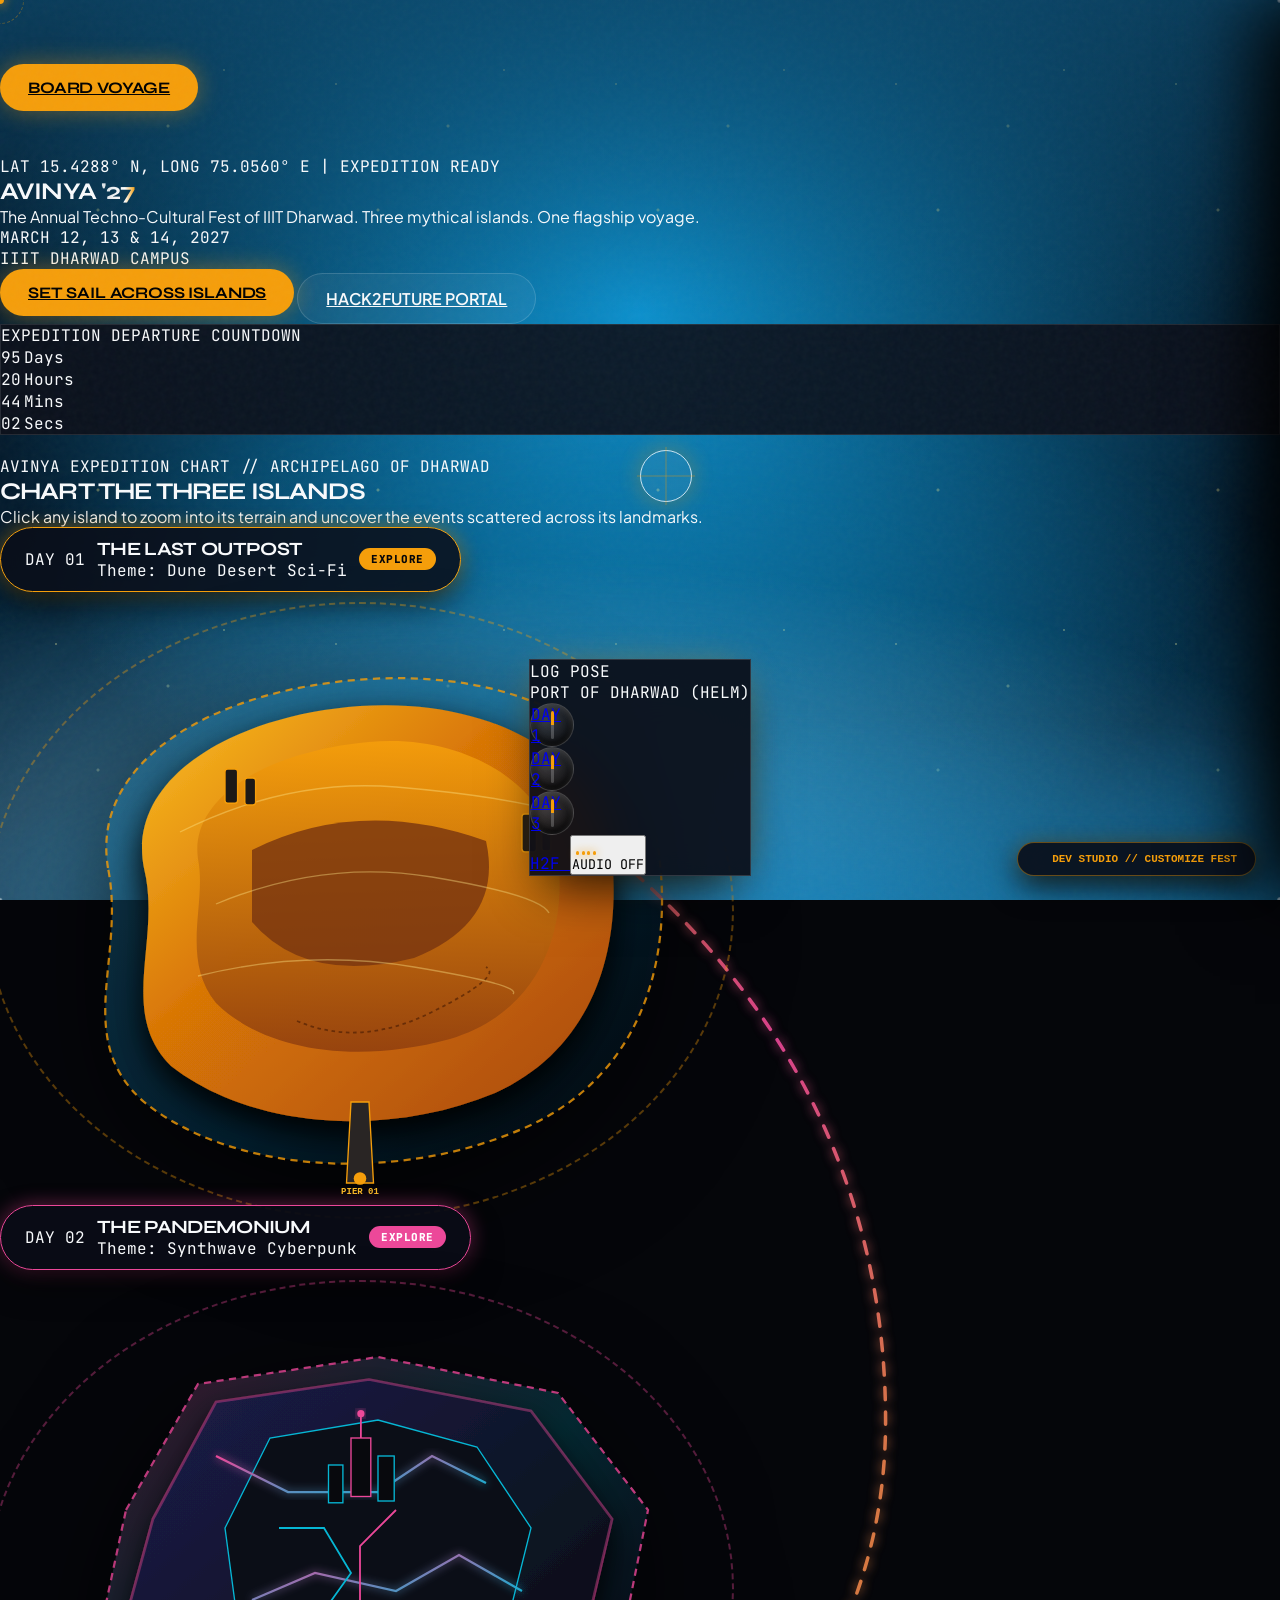
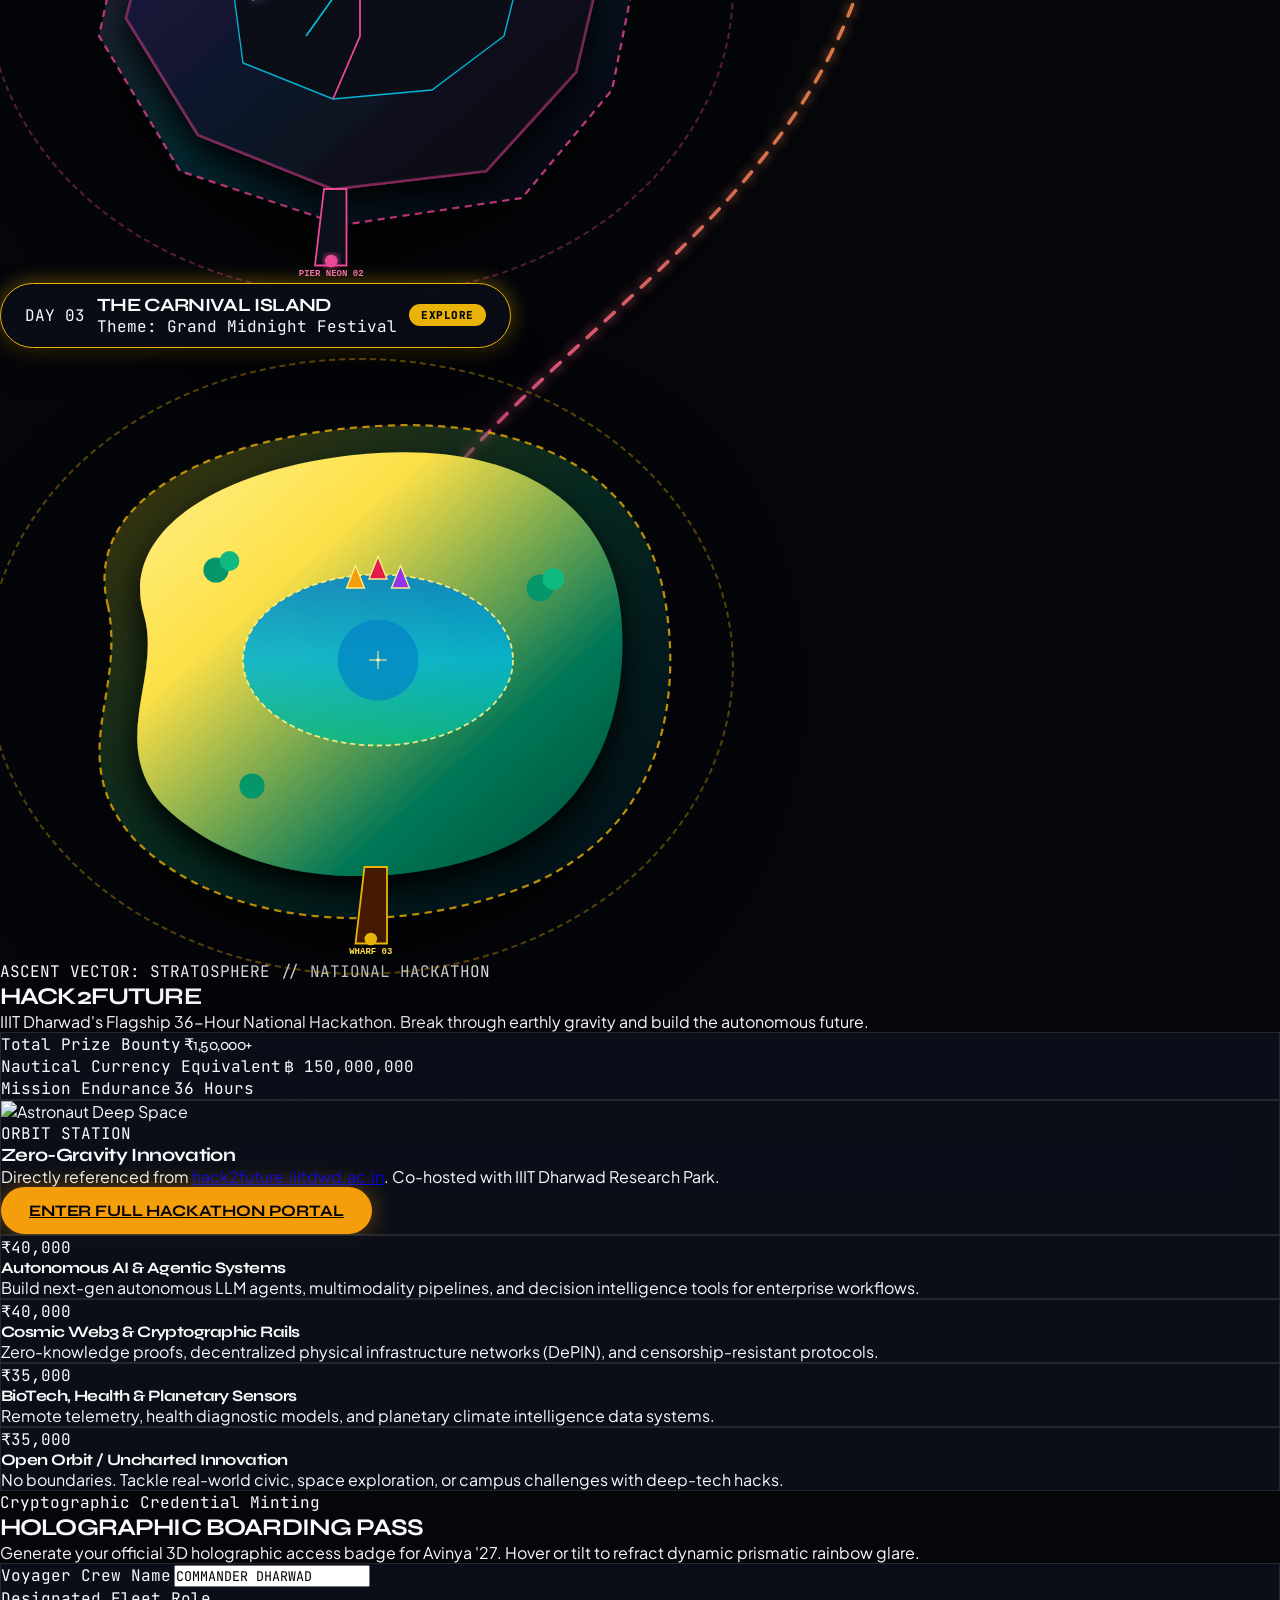
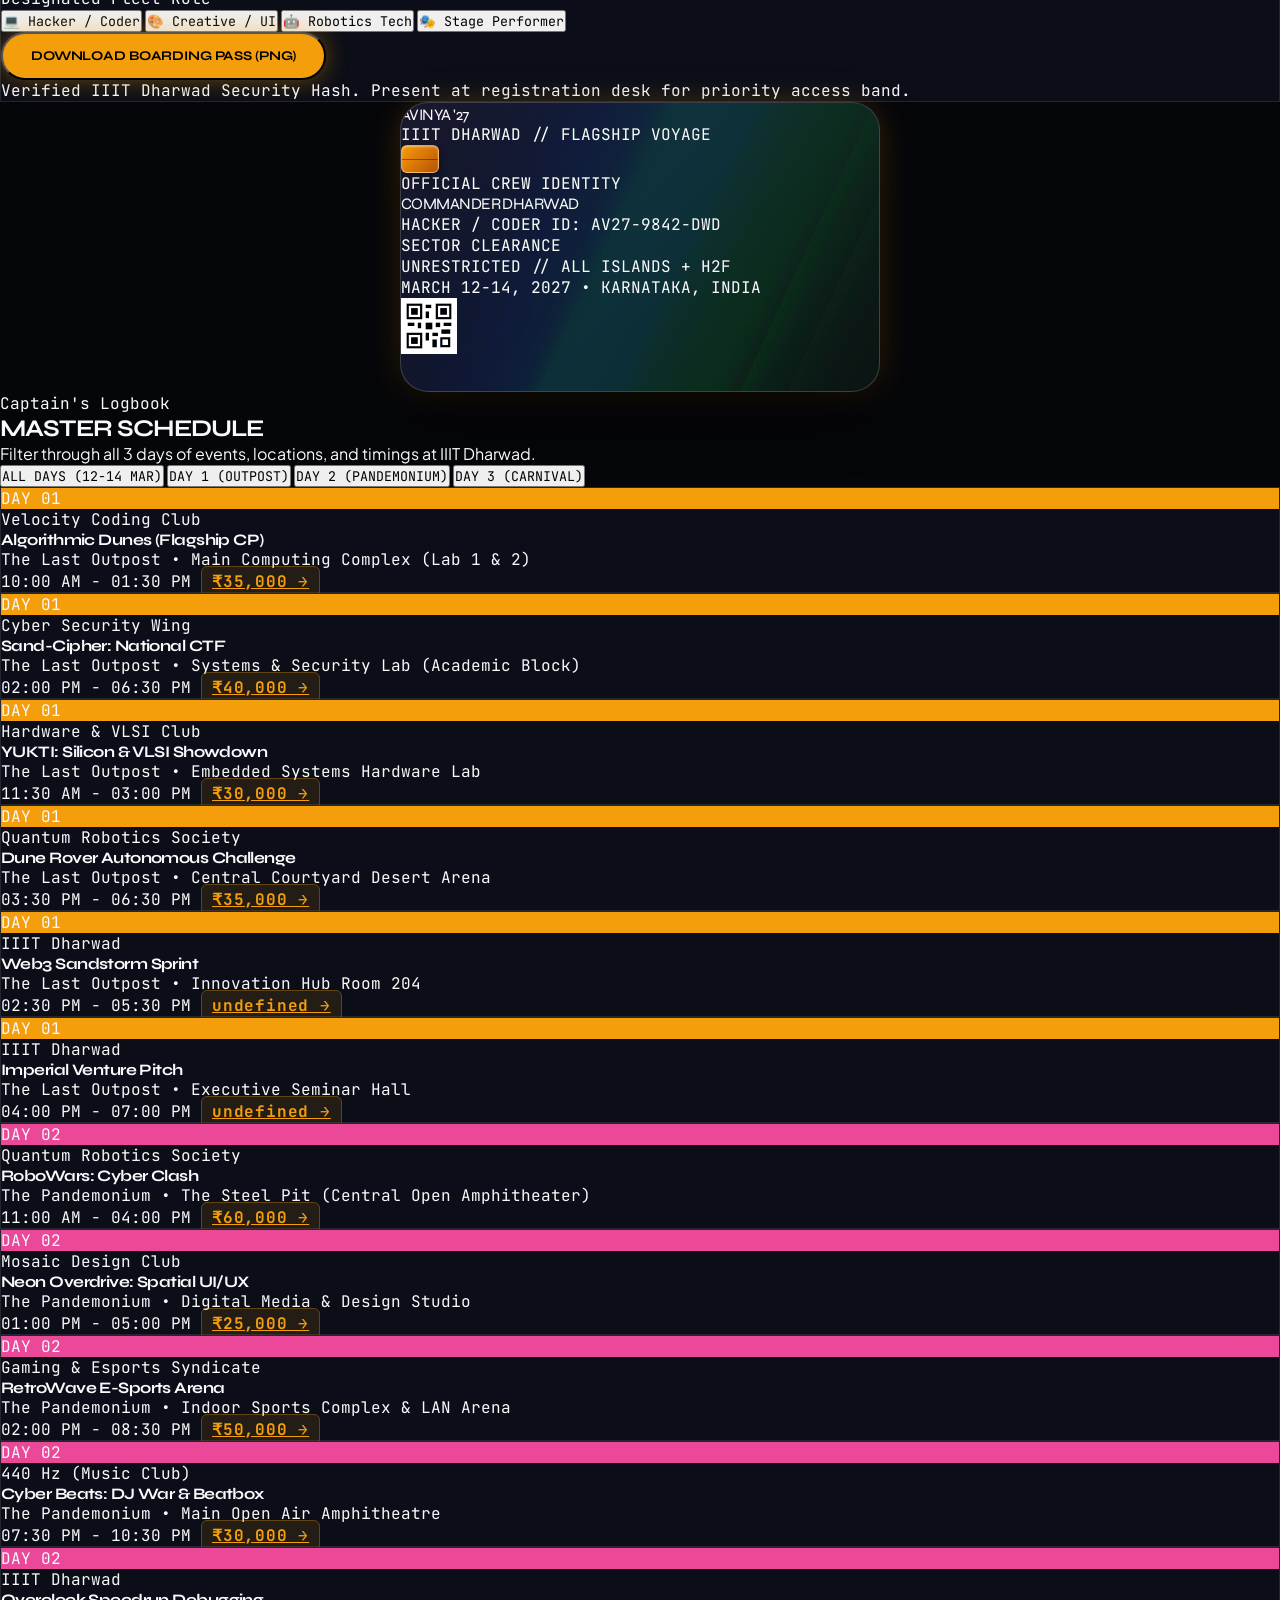
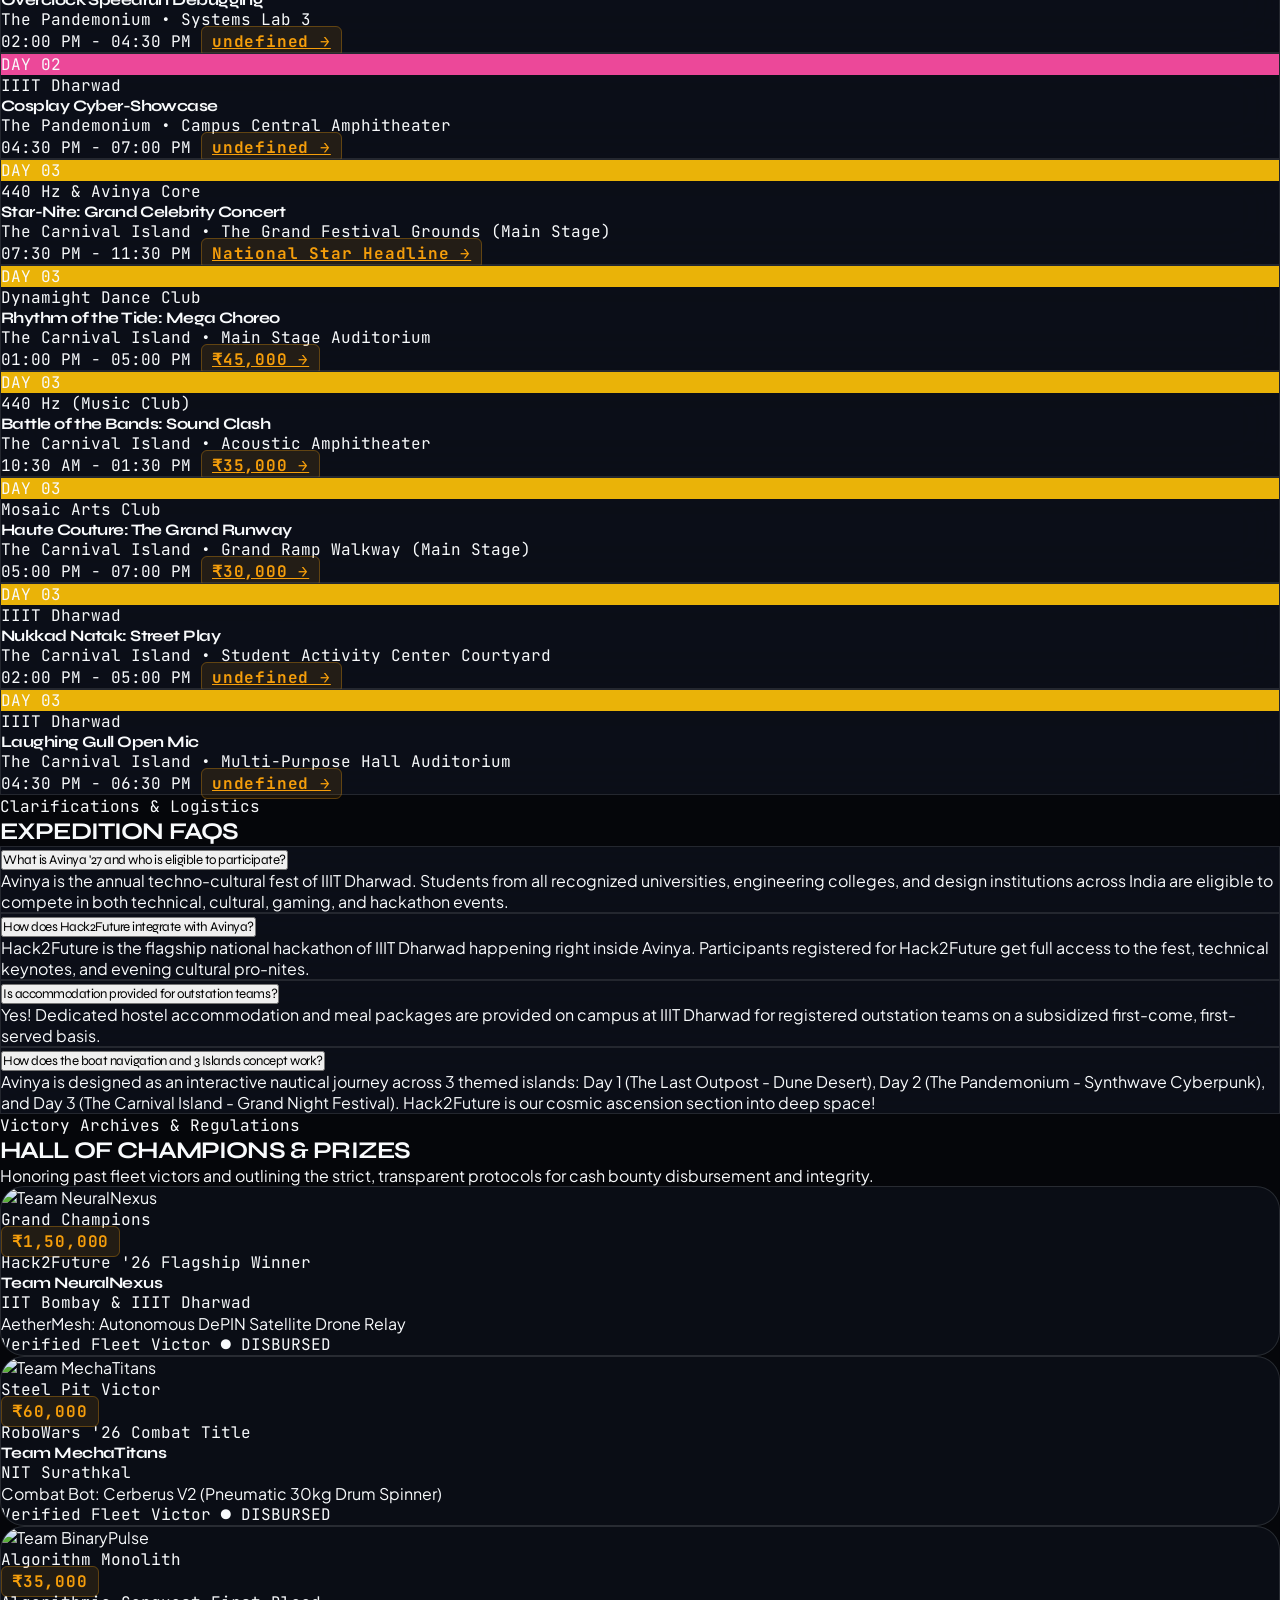
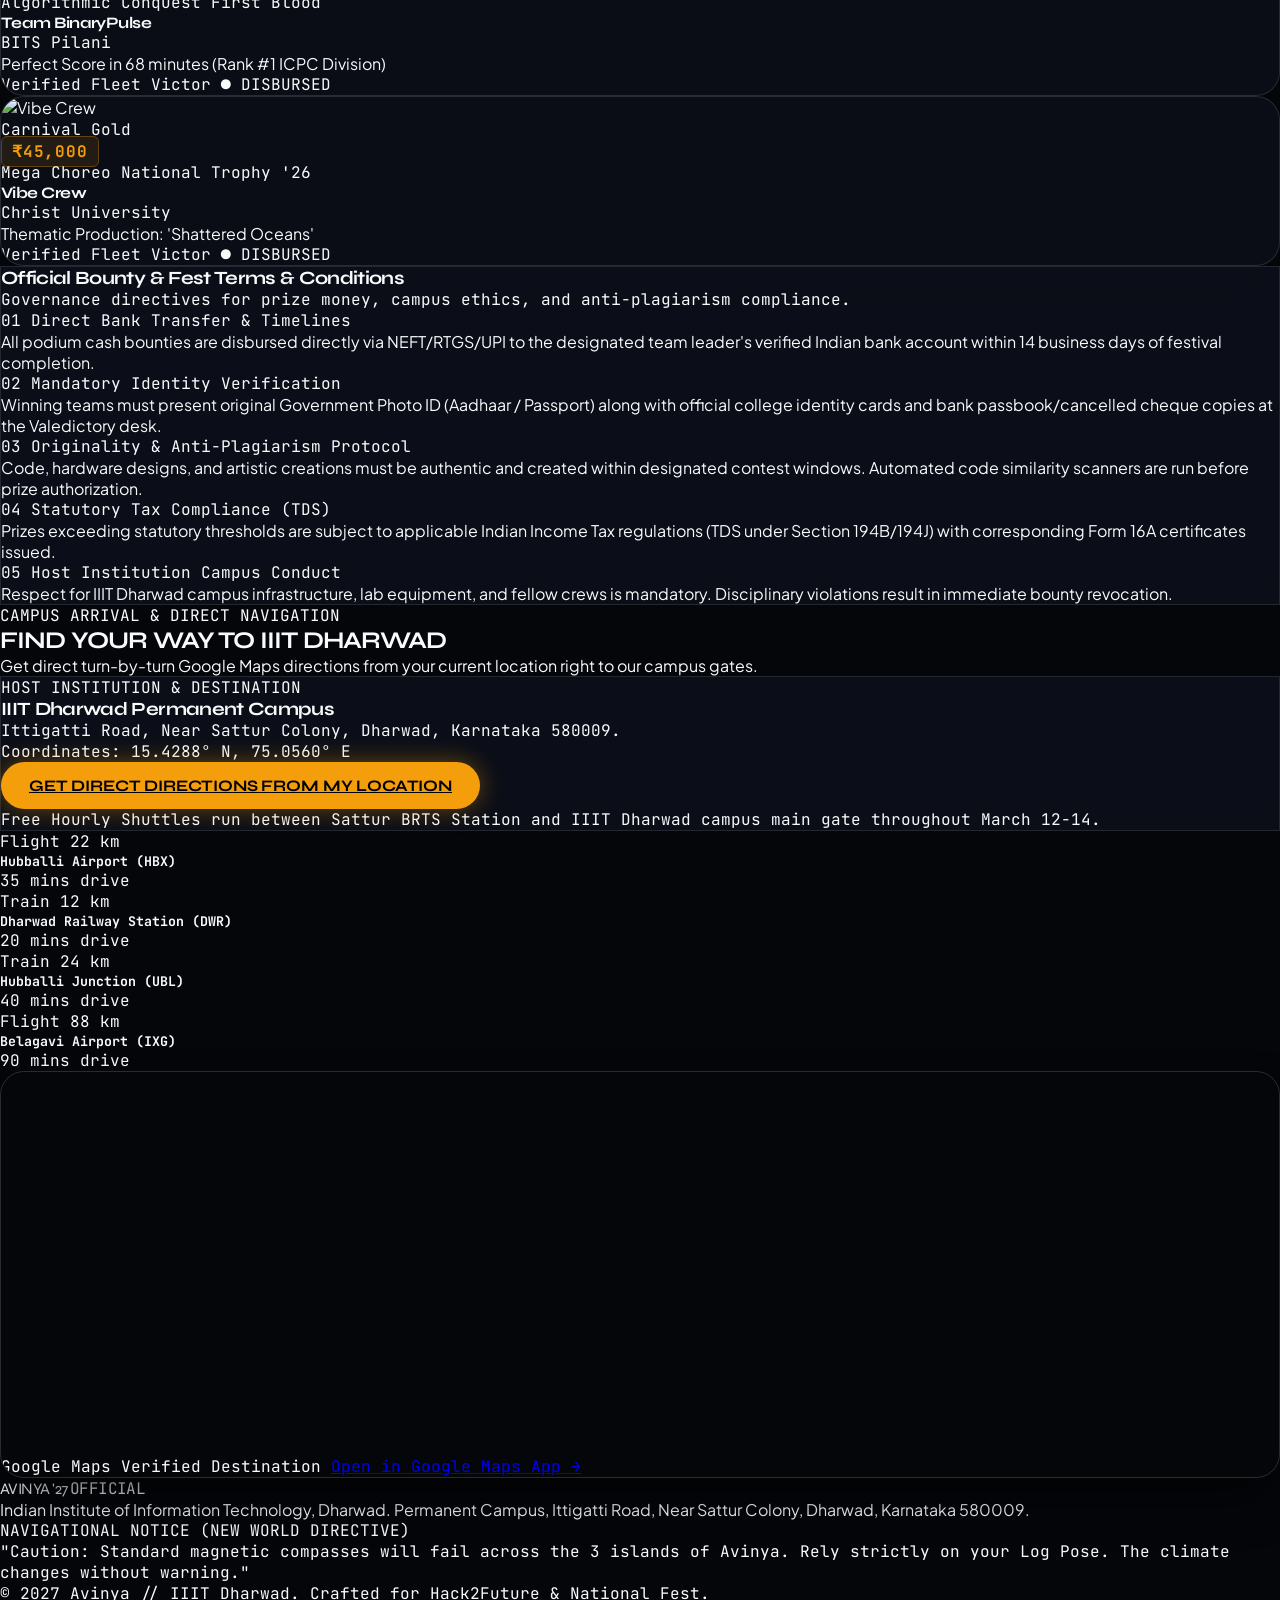
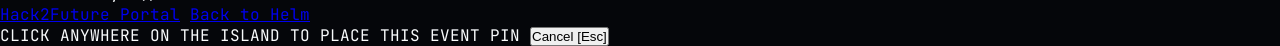
==== commit b3b0ce9c: "feat: developer-friendly dynamic event architect with in-browser Fest Dev Studio, live coordinate pi" ====
--- a/index.html
+++ b/index.html
@@ -385,79 +385,8 @@
                 <text x="400" y="642" font-family="monospace" font-size="10" font-weight="bold" fill="#FBBF24" text-anchor="middle">PIER 01</text>
               </svg>
 
-              <!-- 6 SCATTERED EVENT LOCATION PINS (Pop in when island is zoomed) -->
-              <!-- Pin 1 -->
-              <div class="island-pin-anchor" id="pin-d1-e1" style="left: 28%; top: 26%;" onclick="window.focusEventLocation('day1', 'd1-e1', 28, 26)" title="The Algorithmic Monolith">
-                <div class="pin-pulse-ring" style="--realm-accent: #F59E0B;"></div>
-                <div class="island-pin-beacon" style="--realm-accent: #F59E0B; --realm-glow: rgba(245, 158, 11, 0.5);">
-                  <div class="pin-icon-badge">1</div>
-                  <div class="pin-label-pill">
-                    <span>📍 Algorithmic Monolith</span>
-                    <span class="pin-bounty-badge">₹45k</span>
-                  </div>
-                </div>
-              </div>
-
-              <!-- Pin 2 -->
-              <div class="island-pin-anchor" id="pin-d1-e2" style="left: 72%; top: 24%;" onclick="window.focusEventLocation('day1', 'd1-e2', 72, 24)" title="Sandstorm Cyber Fortress">
-                <div class="pin-pulse-ring" style="--realm-accent: #F59E0B;"></div>
-                <div class="island-pin-beacon" style="--realm-accent: #F59E0B; --realm-glow: rgba(245, 158, 11, 0.5);">
-                  <div class="pin-icon-badge">2</div>
-                  <div class="pin-label-pill">
-                    <span>📍 Cyber Fortress</span>
-                    <span class="pin-bounty-badge">₹35k</span>
-                  </div>
-                </div>
-              </div>
-
-              <!-- Pin 3 -->
-              <div class="island-pin-anchor" id="pin-d1-e3" style="left: 22%; top: 60%;" onclick="window.focusEventLocation('day1', 'd1-e3', 22, 60)" title="Silicon Foundry Caverns">
-                <div class="pin-pulse-ring" style="--realm-accent: #F59E0B;"></div>
-                <div class="island-pin-beacon" style="--realm-accent: #F59E0B; --realm-glow: rgba(245, 158, 11, 0.5);">
-                  <div class="pin-icon-badge">3</div>
-                  <div class="pin-label-pill">
-                    <span>📍 Silicon Caverns</span>
-                    <span class="pin-bounty-badge">₹30k</span>
-                  </div>
-                </div>
-              </div>
-
-              <!-- Pin 4 -->
-              <div class="island-pin-anchor" id="pin-d1-e4" style="left: 52%; top: 48%;" onclick="window.focusEventLocation('day1', 'd1-e4', 52, 48)" title="Terra-Rover Dunes">
-                <div class="pin-pulse-ring" style="--realm-accent: #F59E0B;"></div>
-                <div class="island-pin-beacon" style="--realm-accent: #F59E0B; --realm-glow: rgba(245, 158, 11, 0.5);">
-                  <div class="pin-icon-badge">4</div>
-                  <div class="pin-label-pill">
-                    <span>📍 Rover Dunes</span>
-                    <span class="pin-bounty-badge">₹25k</span>
-                  </div>
-                </div>
-              </div>
-
-              <!-- Pin 5 -->
-              <div class="island-pin-anchor" id="pin-d1-e5" style="left: 75%; top: 64%;" onclick="window.focusEventLocation('day1', 'd1-e5', 75, 64)" title="The Spice Terminal Pier 04">
-                <div class="pin-pulse-ring" style="--realm-accent: #F59E0B;"></div>
-                <div class="island-pin-beacon" style="--realm-accent: #F59E0B; --realm-glow: rgba(245, 158, 11, 0.5);">
-                  <div class="pin-icon-badge">5</div>
-                  <div class="pin-label-pill">
-                    <span>📍 Spice Terminal</span>
-                    <span class="pin-bounty-badge">₹40k</span>
-                  </div>
-                </div>
-              </div>
-
-              <!-- Pin 6 -->
-              <div class="island-pin-anchor" id="pin-d1-e6" style="left: 48%; top: 78%;" onclick="window.focusEventLocation('day1', 'd1-e6', 48, 78)" title="Imperial Trading Citadel">
-                <div class="pin-pulse-ring" style="--realm-accent: #F59E0B;"></div>
-                <div class="island-pin-beacon" style="--realm-accent: #F59E0B; --realm-glow: rgba(245, 158, 11, 0.5);">
-                  <div class="pin-icon-badge">6</div>
-                  <div class="pin-label-pill">
-                    <span>📍 Trading Citadel</span>
-                    <span class="pin-bounty-badge">₹50k</span>
-                  </div>
-                </div>
-              </div>
-
+              <!-- DYNAMIC SCATTERED EVENT PINS CONTAINER (Driven by events-data.js) -->
+              <div class="island-pins-layer" id="island-pins-day1"></div>
             </div>
           </div>
         </div>
@@ -558,79 +487,8 @@
                 <text x="368" y="647" font-family="monospace" font-size="10" font-weight="bold" fill="#F472B6" text-anchor="middle">PIER NEON 02</text>
               </svg>
 
-              <!-- 6 SCATTERED EVENT LOCATION PINS -->
-              <!-- Pin 1 -->
-              <div class="island-pin-anchor" id="pin-d2-e1" style="left: 50%; top: 32%;" onclick="window.focusEventLocation('day2', 'd2-e1', 50, 32)" title="The Steel Colosseum">
-                <div class="pin-pulse-ring" style="--realm-accent: #EC4899;"></div>
-                <div class="island-pin-beacon" style="--realm-accent: #EC4899; --realm-glow: rgba(236, 72, 153, 0.5);">
-                  <div class="pin-icon-badge">1</div>
-                  <div class="pin-label-pill">
-                    <span>📍 Steel Colosseum</span>
-                    <span class="pin-bounty-badge">₹60k</span>
-                  </div>
-                </div>
-              </div>
-
-              <!-- Pin 2 -->
-              <div class="island-pin-anchor" id="pin-d2-e2" style="left: 24%; top: 26%;" onclick="window.focusEventLocation('day2', 'd2-e2', 24, 26)" title="Spatial Hologram Studio">
-                <div class="pin-pulse-ring" style="--realm-accent: #EC4899;"></div>
-                <div class="island-pin-beacon" style="--realm-accent: #EC4899; --realm-glow: rgba(236, 72, 153, 0.5);">
-                  <div class="pin-icon-badge">2</div>
-                  <div class="pin-label-pill">
-                    <span>📍 Spatial Holodeck</span>
-                    <span class="pin-bounty-badge">₹25k</span>
-                  </div>
-                </div>
-              </div>
-
-              <!-- Pin 3 -->
-              <div class="island-pin-anchor" id="pin-d2-e3" style="left: 74%; top: 38%;" onclick="window.focusEventLocation('day2', 'd2-e3', 74, 38)" title="Neon Grid Arcade">
-                <div class="pin-pulse-ring" style="--realm-accent: #EC4899;"></div>
-                <div class="island-pin-beacon" style="--realm-accent: #EC4899; --realm-glow: rgba(236, 72, 153, 0.5);">
-                  <div class="pin-icon-badge">3</div>
-                  <div class="pin-label-pill">
-                    <span>📍 Neon Arcade</span>
-                    <span class="pin-bounty-badge">₹35k</span>
-                  </div>
-                </div>
-              </div>
-
-              <!-- Pin 4 -->
-              <div class="island-pin-anchor" id="pin-d2-e4" style="left: 30%; top: 70%;" onclick="window.focusEventLocation('day2', 'd2-e4', 30, 70)" title="Cyber Beats Stage">
-                <div class="pin-pulse-ring" style="--realm-accent: #EC4899;"></div>
-                <div class="island-pin-beacon" style="--realm-accent: #EC4899; --realm-glow: rgba(236, 72, 153, 0.5);">
-                  <div class="pin-icon-badge">4</div>
-                  <div class="pin-label-pill">
-                    <span>📍 Cyber Beats</span>
-                    <span class="pin-bounty-badge">₹25k</span>
-                  </div>
-                </div>
-              </div>
-
-              <!-- Pin 5 -->
-              <div class="island-pin-anchor" id="pin-d2-e5" style="left: 74%; top: 66%;" onclick="window.focusEventLocation('day2', 'd2-e5', 74, 66)" title="Overclock Sub-Terminal 0">
-                <div class="pin-pulse-ring" style="--realm-accent: #EC4899;"></div>
-                <div class="island-pin-beacon" style="--realm-accent: #EC4899; --realm-glow: rgba(236, 72, 153, 0.5);">
-                  <div class="pin-icon-badge">5</div>
-                  <div class="pin-label-pill">
-                    <span>📍 Overclock Lab</span>
-                    <span class="pin-bounty-badge">₹30k</span>
-                  </div>
-                </div>
-              </div>
-
-              <!-- Pin 6 -->
-              <div class="island-pin-anchor" id="pin-d2-e6" style="left: 52%; top: 80%;" onclick="window.focusEventLocation('day2', 'd2-e6', 52, 80)" title="Hologram Boulevard East">
-                <div class="pin-pulse-ring" style="--realm-accent: #EC4899;"></div>
-                <div class="island-pin-beacon" style="--realm-accent: #EC4899; --realm-glow: rgba(236, 72, 153, 0.5);">
-                  <div class="pin-icon-badge">6</div>
-                  <div class="pin-label-pill">
-                    <span>📍 Hologram Blvd</span>
-                    <span class="pin-bounty-badge">₹35k</span>
-                  </div>
-                </div>
-              </div>
-
+              <!-- DYNAMIC SCATTERED EVENT PINS CONTAINER (Driven by events-data.js) -->
+              <div class="island-pins-layer" id="island-pins-day2"></div>
             </div>
           </div>
         </div>
@@ -733,85 +591,13 @@
                 <text x="412" y="647" font-family="monospace" font-size="10" font-weight="bold" fill="#FDE047" text-anchor="middle">WHARF 03</text>
               </svg>
 
-              <!-- 6 SCATTERED EVENT LOCATION PINS -->
-              <!-- Pin 1 -->
-              <div class="island-pin-anchor" id="pin-d3-e1" style="left: 50%; top: 46%;" onclick="window.focusEventLocation('day3', 'd3-e1', 50, 46)" title="The Grand Lagoon Stage">
-                <div class="pin-pulse-ring" style="--realm-accent: #EAB308;"></div>
-                <div class="island-pin-beacon" style="--realm-accent: #EAB308; --realm-glow: rgba(234, 179, 8, 0.5);">
-                  <div class="pin-icon-badge">1</div>
-                  <div class="pin-label-pill">
-                    <span>📍 Grand Lagoon Stage</span>
-                    <span class="pin-bounty-badge">₹150k+</span>
-                  </div>
-                </div>
-              </div>
-
-              <!-- Pin 2 -->
-              <div class="island-pin-anchor" id="pin-d3-e2" style="left: 26%; top: 28%;" onclick="window.focusEventLocation('day3', 'd3-e2', 26, 28)" title="Starlight Dance Arena">
-                <div class="pin-pulse-ring" style="--realm-accent: #EAB308;"></div>
-                <div class="island-pin-beacon" style="--realm-accent: #EAB308; --realm-glow: rgba(234, 179, 8, 0.5);">
-                  <div class="pin-icon-badge">2</div>
-                  <div class="pin-label-pill">
-                    <span>📍 Starlight Arena</span>
-                    <span class="pin-bounty-badge">₹50k</span>
-                  </div>
-                </div>
-              </div>
-
-              <!-- Pin 3 -->
-              <div class="island-pin-anchor" id="pin-d3-e3" style="left: 74%; top: 28%;" onclick="window.focusEventLocation('day3', 'd3-e3', 74, 28)" title="Sunken Amphitheatre">
-                <div class="pin-pulse-ring" style="--realm-accent: #EAB308;"></div>
-                <div class="island-pin-beacon" style="--realm-accent: #EAB308; --realm-glow: rgba(234, 179, 8, 0.5);">
-                  <div class="pin-icon-badge">3</div>
-                  <div class="pin-label-pill">
-                    <span>📍 Amphitheatre</span>
-                    <span class="pin-bounty-badge">₹40k</span>
-                  </div>
-                </div>
-              </div>
-
-              <!-- Pin 4 -->
-              <div class="island-pin-anchor" id="pin-d3-e4" style="left: 22%; top: 66%;" onclick="window.focusEventLocation('day3', 'd3-e4', 22, 66)" title="Lantern Promenade">
-                <div class="pin-pulse-ring" style="--realm-accent: #EAB308;"></div>
-                <div class="island-pin-beacon" style="--realm-accent: #EAB308; --realm-glow: rgba(234, 179, 8, 0.5);">
-                  <div class="pin-icon-badge">4</div>
-                  <div class="pin-label-pill">
-                    <span>📍 Lantern Runway</span>
-                    <span class="pin-bounty-badge">₹35k</span>
-                  </div>
-                </div>
-              </div>
-
-              <!-- Pin 5 -->
-              <div class="island-pin-anchor" id="pin-d3-e5" style="left: 74%; top: 64%;" onclick="window.focusEventLocation('day3', 'd3-e5', 74, 64)" title="Carnival Plaza Deck">
-                <div class="pin-pulse-ring" style="--realm-accent: #EAB308;"></div>
-                <div class="island-pin-beacon" style="--realm-accent: #EAB308; --realm-glow: rgba(234, 179, 8, 0.5);">
-                  <div class="pin-icon-badge">5</div>
-                  <div class="pin-label-pill">
-                    <span>📍 Carnival Plaza</span>
-                    <span class="pin-bounty-badge">₹40k</span>
-                  </div>
-                </div>
-              </div>
-
-              <!-- Pin 6 -->
-              <div class="island-pin-anchor" id="pin-d3-e6" style="left: 48%; top: 80%;" onclick="window.focusEventLocation('day3', 'd3-e6', 48, 80)" title="The Laughing Gull Deck">
-                <div class="pin-pulse-ring" style="--realm-accent: #EAB308;"></div>
-                <div class="island-pin-beacon" style="--realm-accent: #EAB308; --realm-glow: rgba(234, 179, 8, 0.5);">
-                  <div class="pin-icon-badge">6</div>
-                  <div class="pin-label-pill">
-                    <span>📍 Laughing Gull</span>
-                    <span class="pin-bounty-badge">₹25k</span>
-                  </div>
-                </div>
-              </div>
-
-            </div>
-          </div>
-        </div>
-      </div>
-
-    </section>
+              <!-- DYNAMIC SCATTERED EVENT PINS CONTAINER (Driven by events-data.js) -->
+              <div class="island-pins-layer" id="island-pins-day3"></div>
+            </div>
+          </div>
+        </div>
+      </div>
+      </section>
 
     <!-- ========================================================================
          DEDICATED SECTION: HACK2FUTURE (ASTRONAUT / SPACE THEME)
@@ -1273,5 +1059,82 @@
 
   <script src="events-data.js"></script>
   <script src="app.js"></script>
+  <!-- ========================================================================
+       DEV STUDIO // DEVELOPER & ORGANIZER EVENT CUSTOMIZER MODAL
+       ======================================================================== -->
+  <!-- Coordinate Picker Overlay Banner (Hidden until user clicks "Pick on Island") -->
+  <div id="pin-picker-banner" class="fixed top-6 left-1/2 -translate-x-1/2 z-[250] hidden px-6 py-3 rounded-2xl bg-amber-500 text-black font-mono text-xs font-black shadow-2xl flex items-center gap-3 border-2 border-black animate-bounce">
+    <i data-lucide="crosshair" class="w-4 h-4 animate-spin"></i>
+    <span>CLICK ANYWHERE ON THE ISLAND TO PLACE THIS EVENT PIN</span>
+    <button onclick="window.cancelPinPick()" class="ml-2 px-2.5 py-1 rounded-lg bg-black text-amber-400 text-[10px] uppercase">Cancel [Esc]</button>
+  </div>
+
+  <!-- Floating Dev Studio Pill Trigger (Bottom-Right) -->
+  <button id="dev-studio-trigger" onclick="window.toggleDevStudio()" title="Customize Fest Events (Ctrl+Shift+D)">
+    <span class="w-2 h-2 rounded-full bg-emerald-400 animate-pulse"></span>
+    <i data-lucide="sliders" class="w-3.5 h-3.5 text-amber-400"></i>
+    <span>DEV STUDIO // CUSTOMIZE FEST</span>
+  </button>
+
+  <!-- Dev Studio Glassmorphic Command Center Modal -->
+  <div id="dev-studio-backdrop" onclick="window.toggleDevStudio()"></div>
+  <div id="dev-studio-modal" role="dialog" aria-modal="true" aria-labelledby="dev-studio-heading">
+    
+    <!-- Modal Header -->
+    <div class="px-6 py-4 border-b border-white/10 flex items-center justify-between bg-black/40">
+      <div class="flex items-center gap-3">
+        <div class="w-9 h-9 rounded-xl bg-amber-500/20 border border-amber-400/40 flex items-center justify-center text-amber-400 shrink-0">
+          <i data-lucide="terminal" class="w-5 h-5"></i>
+        </div>
+        <div>
+          <h2 id="dev-studio-heading" class="font-display font-black text-lg text-white tracking-wide flex items-center gap-2">
+            <span>FEST DEV STUDIO</span>
+            <span class="text-[10px] font-mono px-2 py-0.5 rounded bg-emerald-500/20 border border-emerald-400/30 text-emerald-300">LIVE SYNC ACTIVE</span>
+          </h2>
+          <p class="text-[11px] font-mono text-slate-400">Add, edit, or delete events • Interactive island pin picker • Instant export</p>
+        </div>
+      </div>
+      <div class="flex items-center gap-2">
+        <button onclick="window.exportEventsJs()" class="px-3.5 py-1.5 rounded-xl bg-amber-500 hover:bg-amber-400 text-black font-mono text-xs font-bold transition-all flex items-center gap-1.5 shadow-lg shadow-amber-500/20" title="Export formatted events-data.js code">
+          <i data-lucide="copy" class="w-3.5 h-3.5"></i>
+          <span>Export Code</span>
+        </button>
+        <button onclick="window.resetEventsToDefault()" class="px-3 py-1.5 rounded-xl bg-white/10 hover:bg-white/20 text-slate-300 font-mono text-xs font-bold transition-all" title="Reset all changes back to repo state">
+          Reset
+        </button>
+        <button onclick="window.toggleDevStudio()" class="p-2 rounded-xl bg-white/10 hover:bg-white/20 text-slate-300 hover:text-white transition-colors" title="Close Studio">
+          <i data-lucide="x" class="w-4 h-4"></i>
+        </button>
+      </div>
+    </div>
+
+    <!-- Day Navigation Bar -->
+    <div class="px-6 py-3 border-b border-white/10 flex flex-wrap items-center justify-between gap-3 bg-black/20 text-xs font-mono">
+      <div class="flex items-center gap-2" id="dev-studio-day-tabs">
+        <button onclick="window.selectDevDay('day1')" class="dev-day-tab is-active px-3 py-1.5 rounded-lg border border-amber-500/40 text-amber-300 bg-amber-500/10 font-bold transition-all" data-day="day1">
+          Day 1: Desert Sci-Fi
+        </button>
+        <button onclick="window.selectDevDay('day2')" class="dev-day-tab px-3 py-1.5 rounded-lg border border-white/10 text-slate-400 hover:text-white bg-black/30 font-bold transition-all" data-day="day2">
+          Day 2: Synthwave Cyberpunk
+        </button>
+        <button onclick="window.selectDevDay('day3')" class="dev-day-tab px-3 py-1.5 rounded-lg border border-white/10 text-slate-400 hover:text-white bg-black/30 font-bold transition-all" data-day="day3">
+          Day 3: Carnival & Concert
+        </button>
+      </div>
+      <button onclick="window.openAddNewEventForm()" class="px-3.5 py-1.5 rounded-lg bg-emerald-500/20 hover:bg-emerald-500/30 text-emerald-300 border border-emerald-500/40 font-bold flex items-center gap-1.5 transition-all">
+        <i data-lucide="plus-circle" class="w-3.5 h-3.5"></i>
+        <span>＋ Add New Event</span>
+      </button>
+    </div>
+
+    <!-- Scrollable Events Manager Grid -->
+    <div class="dev-studio-body" id="dev-studio-events-list">
+      <!-- Populated dynamically by app.js -->
+    </div>
+  </div>
+
+  <!-- Toast Notification Pill -->
+  <div id="dev-toast" class="dev-toast"></div>
+
 </body>
 </html>
--- a/styles.css
+++ b/styles.css
@@ -1232,3 +1232,142 @@
   will-change: transform;
   filter: drop-shadow(0 14px 28px rgba(0, 0, 0, 0.9));
 }
+
+
+/* ==========================================================================
+   DEV STUDIO & DYNAMIC EVENT ARCHITECT STYLING
+   ========================================================================== */
+.island-pins-layer {
+  display: contents;
+}
+
+body.is-picking-pin .island-viewport,
+body.is-picking-pin .island-landmass-inner,
+body.is-picking-pin .island-landmass-inner svg {
+  cursor: crosshair !important;
+}
+
+#dev-studio-trigger {
+  position: fixed;
+  bottom: 24px;
+  right: 24px;
+  z-index: 130;
+  display: flex;
+  align-items: center;
+  gap: 8px;
+  padding: 10px 18px;
+  background: rgba(10, 15, 26, 0.92);
+  border: 1px solid rgba(245, 158, 11, 0.4);
+  color: #F59E0B;
+  font-family: monospace;
+  font-size: 11px;
+  font-weight: 700;
+  border-radius: 9999px;
+  box-shadow: 0 10px 30px rgba(0, 0, 0, 0.8), 0 0 20px rgba(245, 158, 11, 0.2);
+  backdrop-filter: blur(16px);
+  -webkit-backdrop-filter: blur(16px);
+  cursor: pointer;
+  transition: all 0.25s ease;
+}
+
+#dev-studio-trigger:hover {
+  background: #000;
+  border-color: #FBBF24;
+  color: #FBBF24;
+  transform: translateY(-2px) scale(1.03);
+  box-shadow: 0 14px 40px rgba(0, 0, 0, 0.9), 0 0 25px rgba(245, 158, 11, 0.4);
+}
+
+#dev-studio-backdrop {
+  position: fixed;
+  inset: 0;
+  background: rgba(0, 0, 0, 0.75);
+  backdrop-filter: blur(12px);
+  -webkit-backdrop-filter: blur(12px);
+  z-index: 190;
+  opacity: 0;
+  pointer-events: none;
+  transition: opacity 0.3s ease;
+}
+
+#dev-studio-backdrop.is-open {
+  opacity: 1;
+  pointer-events: auto;
+}
+
+#dev-studio-modal {
+  position: fixed;
+  top: 50%;
+  left: 50%;
+  transform: translate(-50%, -50%) scale(0.95);
+  width: min(94vw, 1050px);
+  max-height: 90vh;
+  z-index: 200;
+  background: rgba(13, 17, 28, 0.96);
+  border: 1.5px solid rgba(245, 158, 11, 0.35);
+  box-shadow: 0 25px 80px rgba(0, 0, 0, 0.95), 0 0 40px rgba(245, 158, 11, 0.15);
+  border-radius: 24px;
+  backdrop-filter: blur(32px);
+  -webkit-backdrop-filter: blur(32px);
+  display: flex;
+  flex-direction: column;
+  opacity: 0;
+  pointer-events: none;
+  transition: all 0.3s cubic-bezier(0.16, 1, 0.3, 1);
+  overflow: hidden;
+}
+
+#dev-studio-modal.is-open {
+  opacity: 1;
+  pointer-events: auto;
+  transform: translate(-50%, -50%) scale(1);
+}
+
+.dev-studio-body {
+  overflow-y: auto;
+  flex: 1;
+  padding: 24px;
+}
+
+.dev-input {
+  width: 100%;
+  background: rgba(255, 255, 255, 0.05);
+  border: 1px solid rgba(255, 255, 255, 0.15);
+  border-radius: 10px;
+  padding: 8px 12px;
+  color: #fff;
+  font-family: monospace;
+  font-size: 12px;
+  transition: border-color 0.2s;
+}
+
+.dev-input:focus {
+  outline: none;
+  border-color: #F59E0B;
+  background: rgba(255, 255, 255, 0.08);
+}
+
+.dev-toast {
+  position: fixed;
+  bottom: 80px;
+  right: 24px;
+  z-index: 260;
+  padding: 12px 20px;
+  background: #10B981;
+  color: #000;
+  font-family: monospace;
+  font-size: 12px;
+  font-weight: 700;
+  border-radius: 12px;
+  box-shadow: 0 10px 30px rgba(0, 0, 0, 0.6);
+  transform: translateY(20px);
+  opacity: 0;
+  pointer-events: none;
+  transition: all 0.3s ease;
+}
+
+.dev-toast.is-visible {
+  transform: translateY(0);
+  opacity: 1;
+  pointer-events: auto;
+}
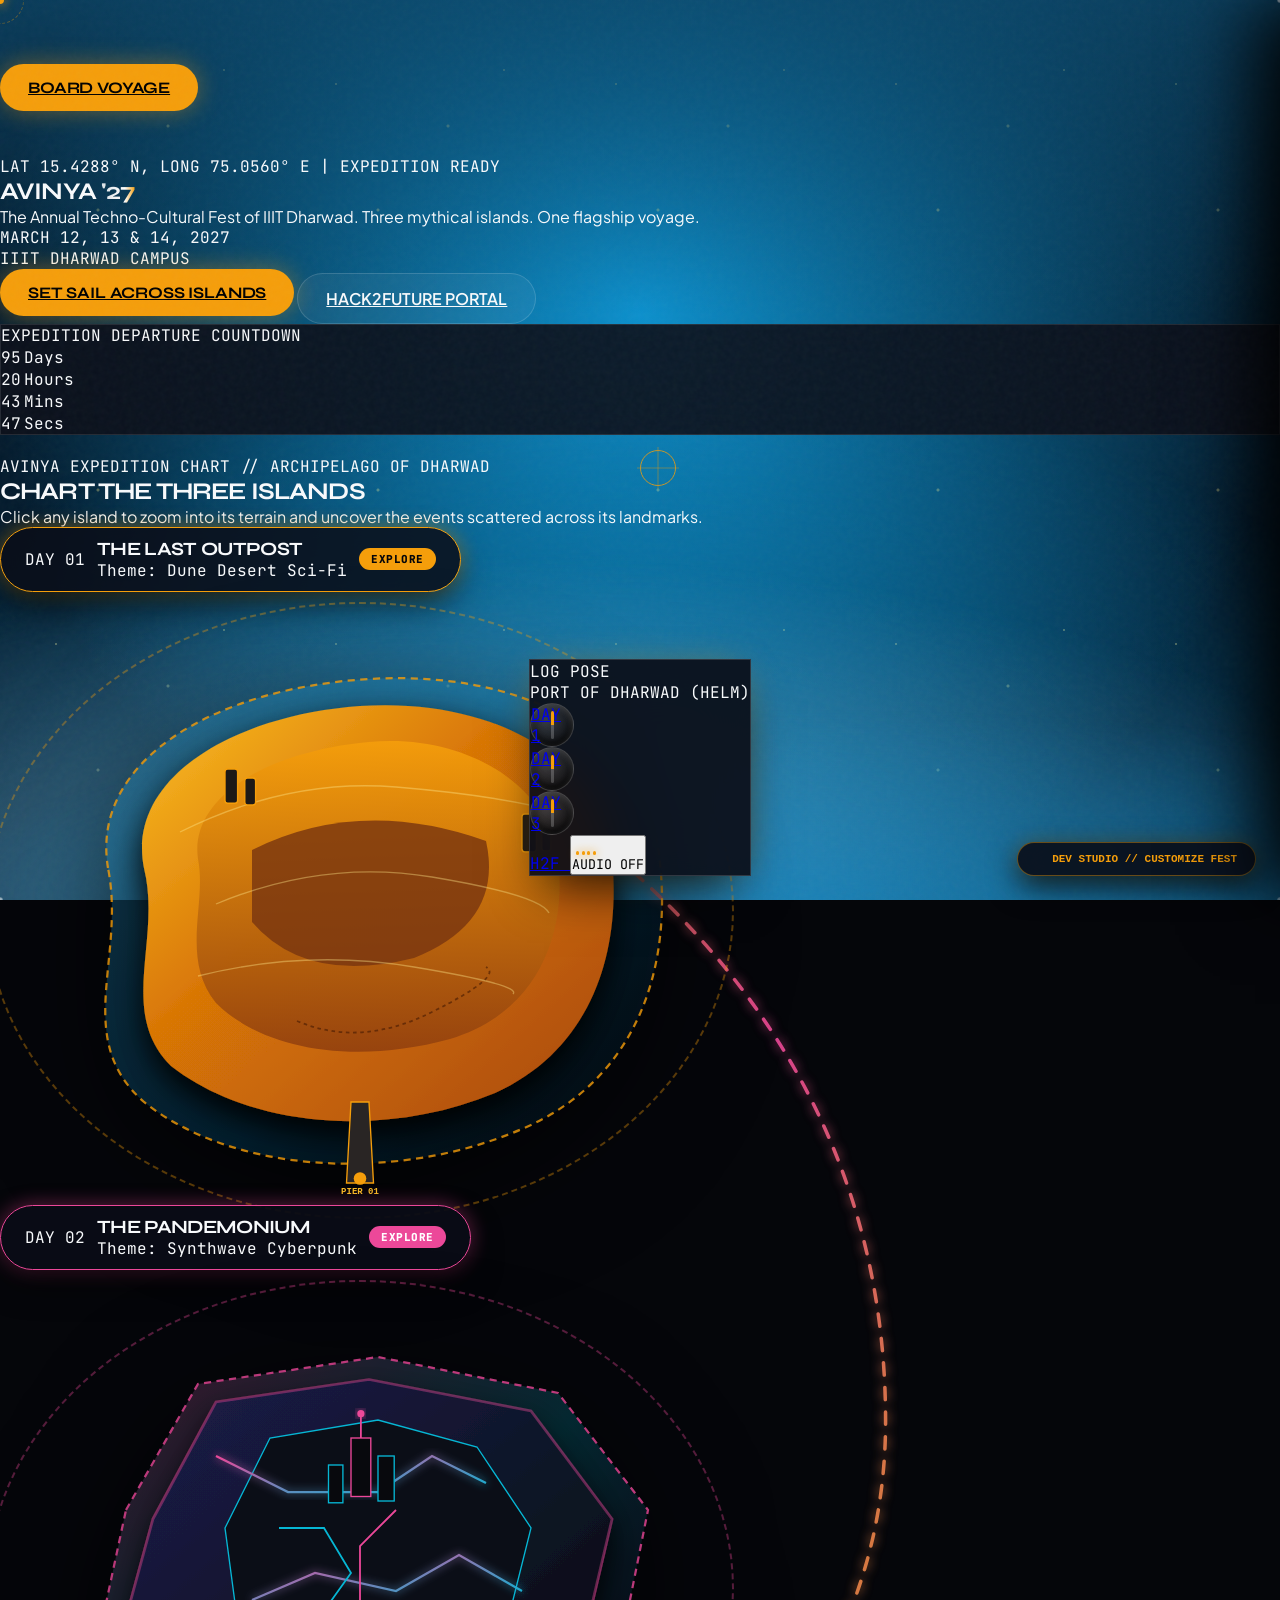
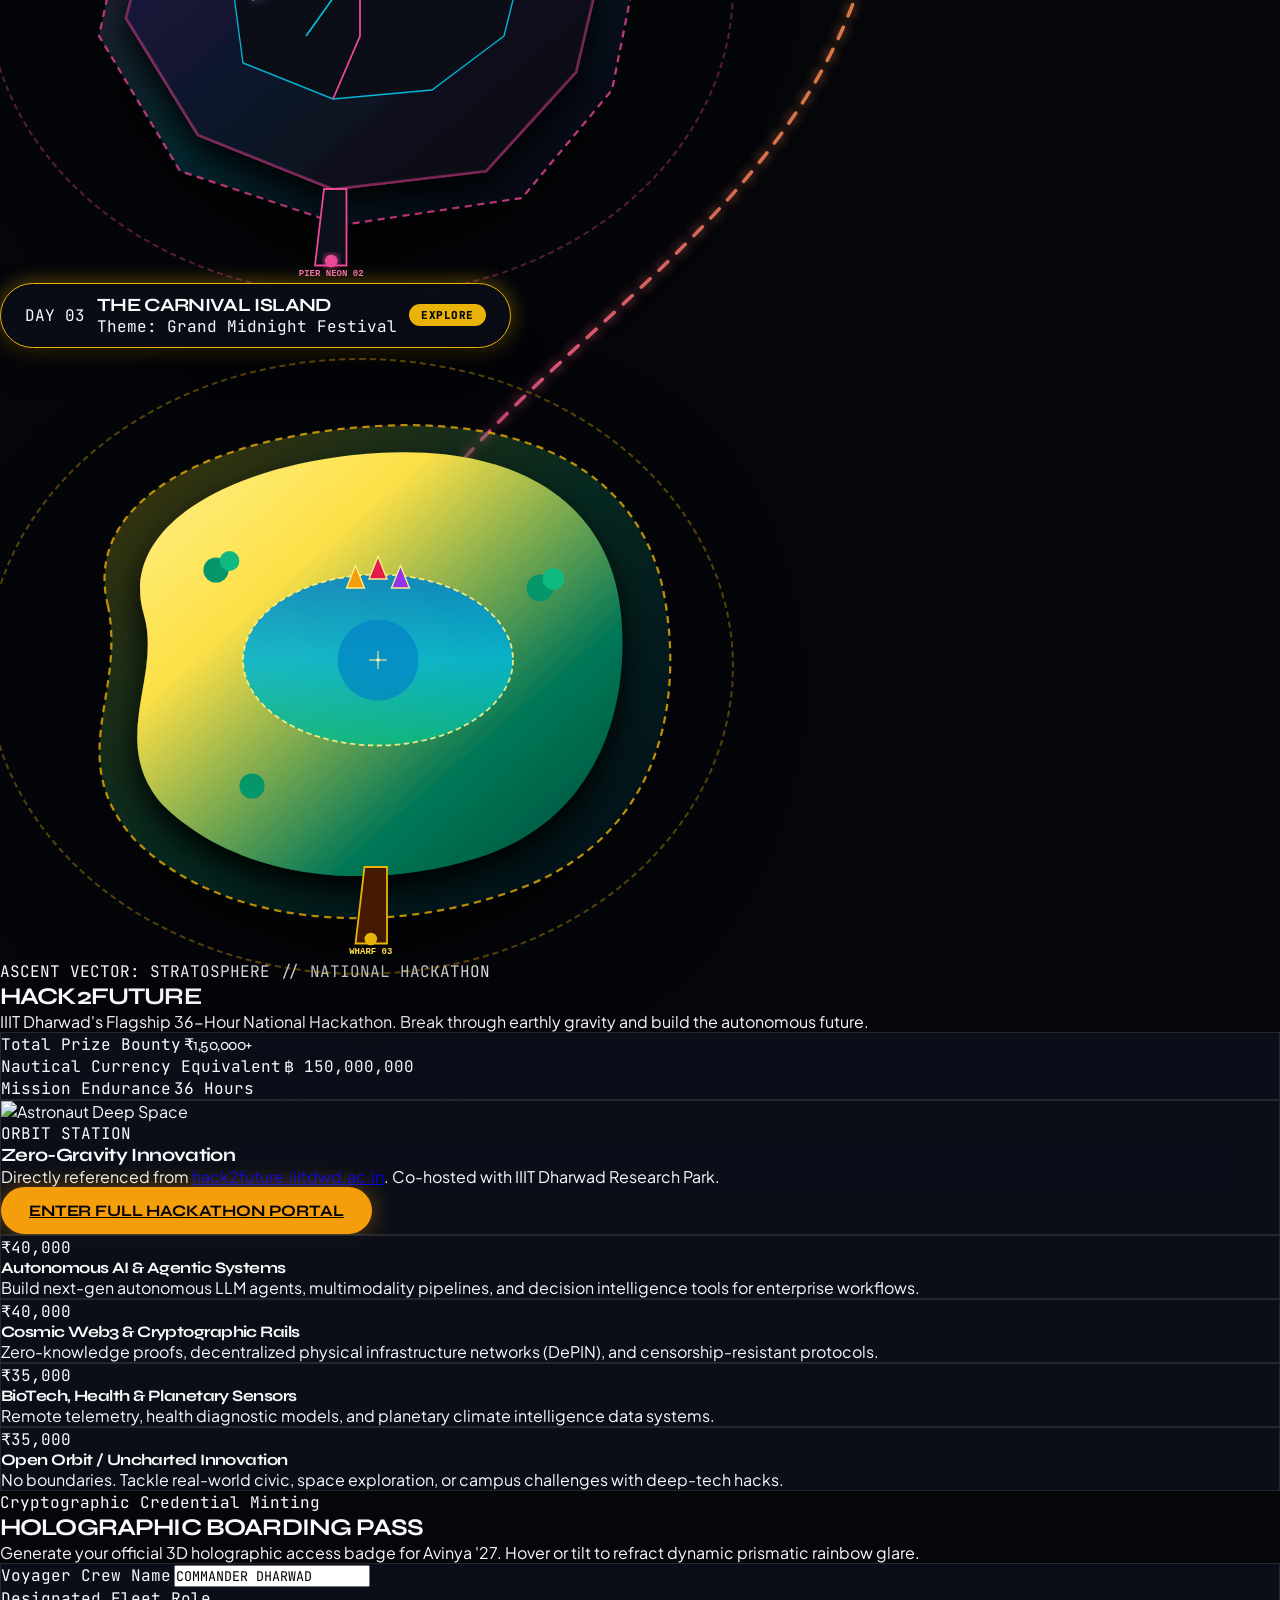
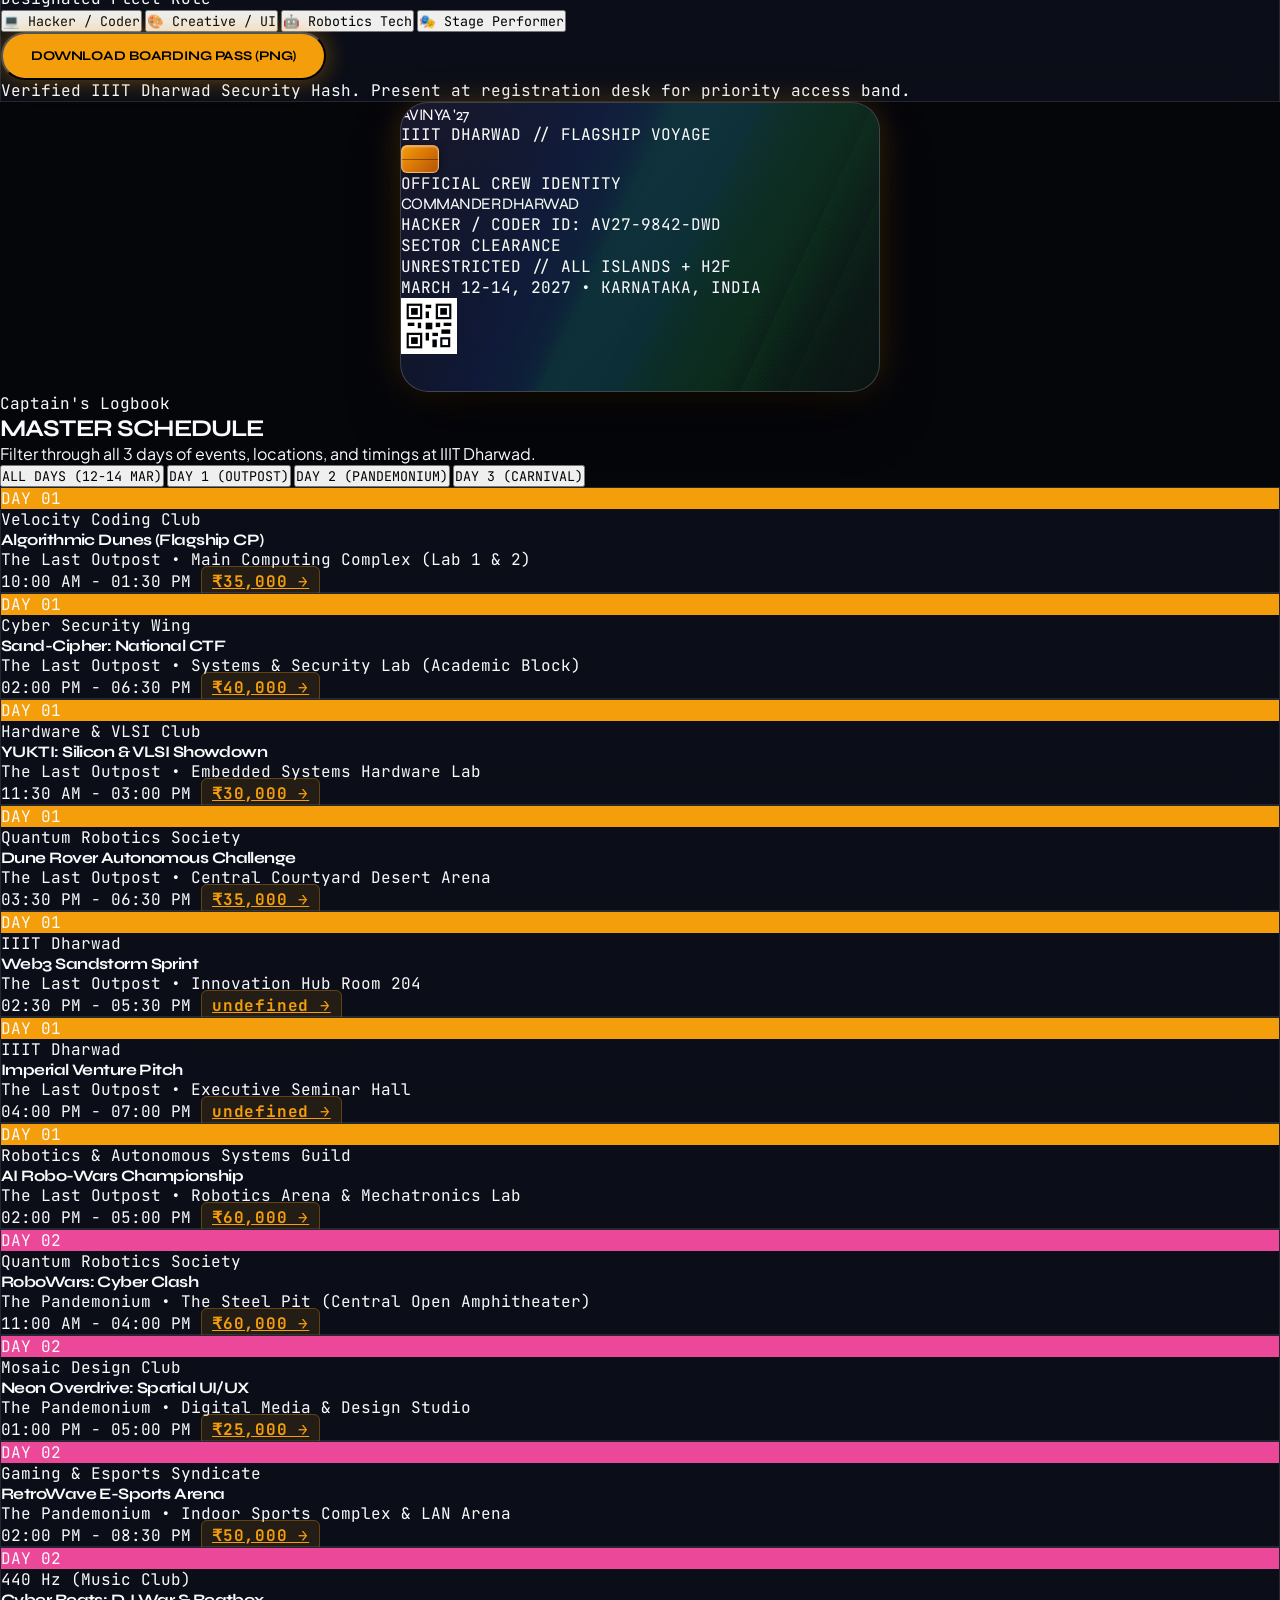
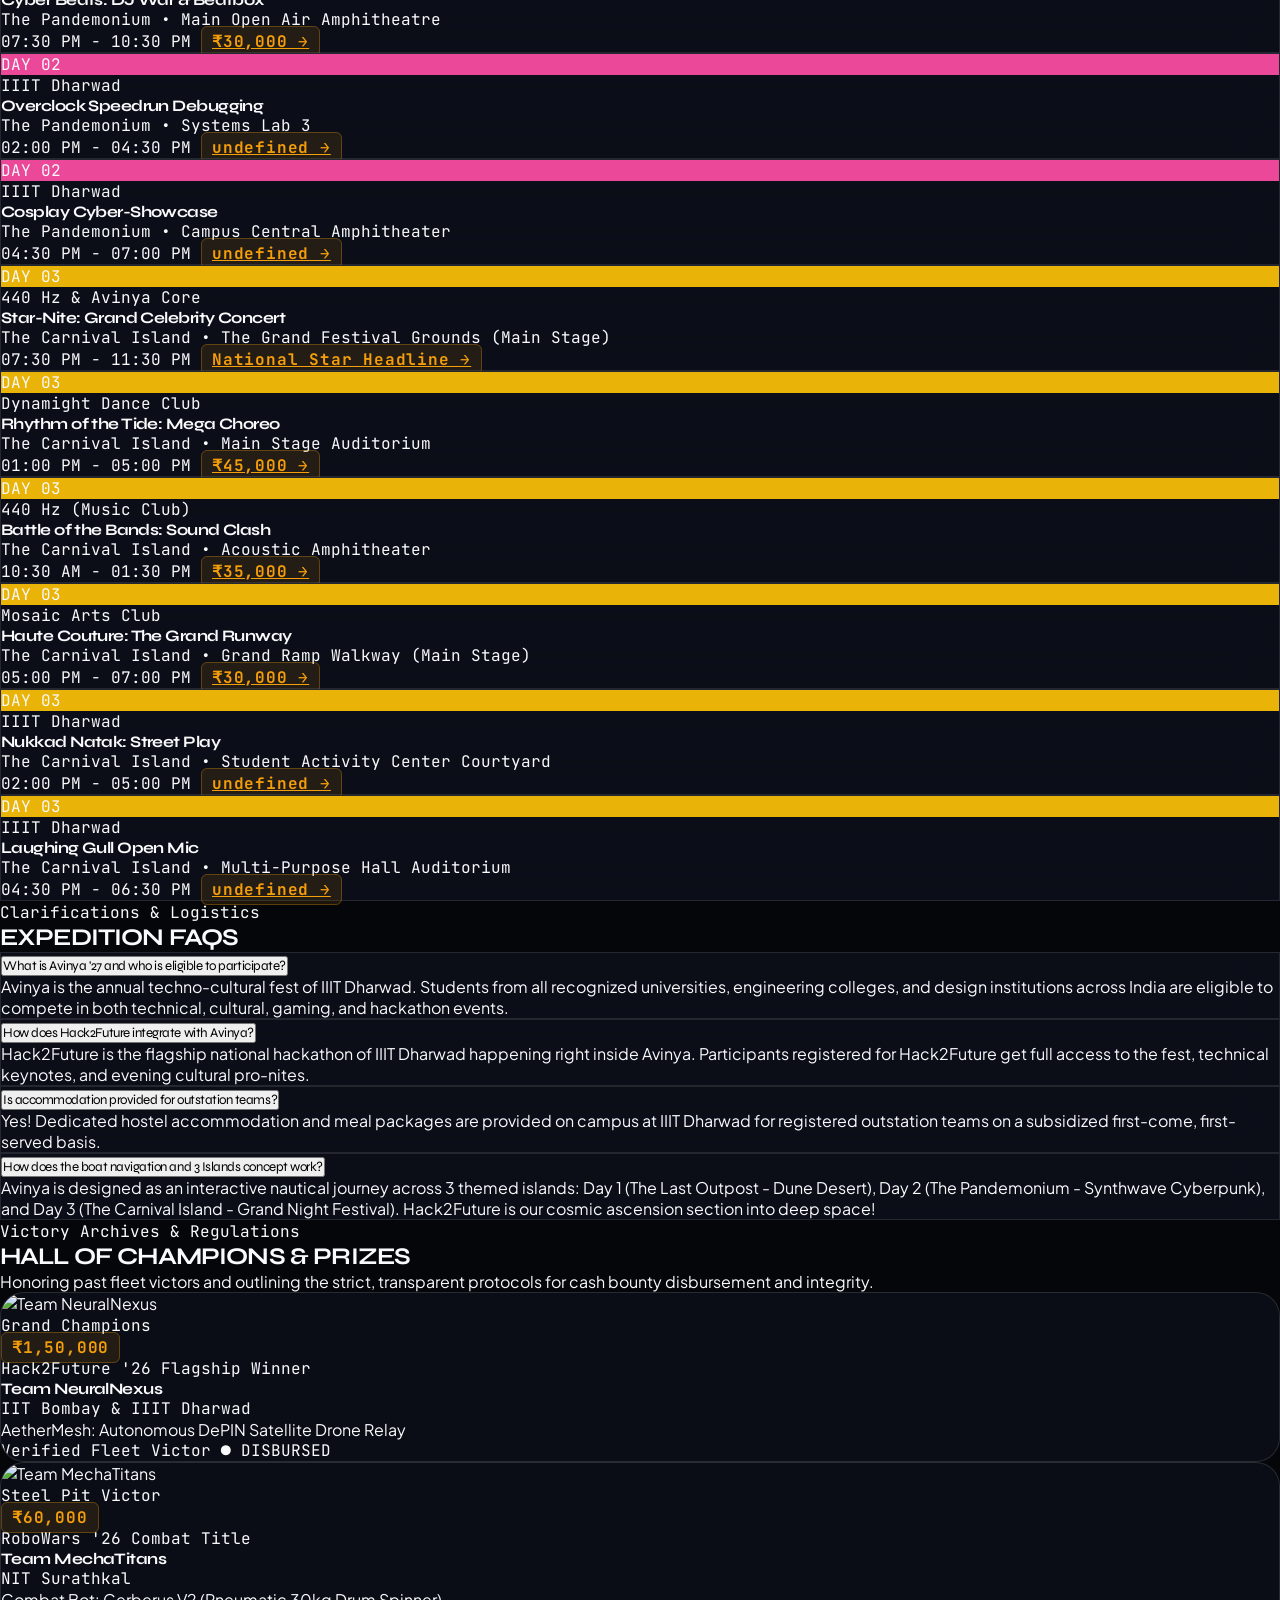
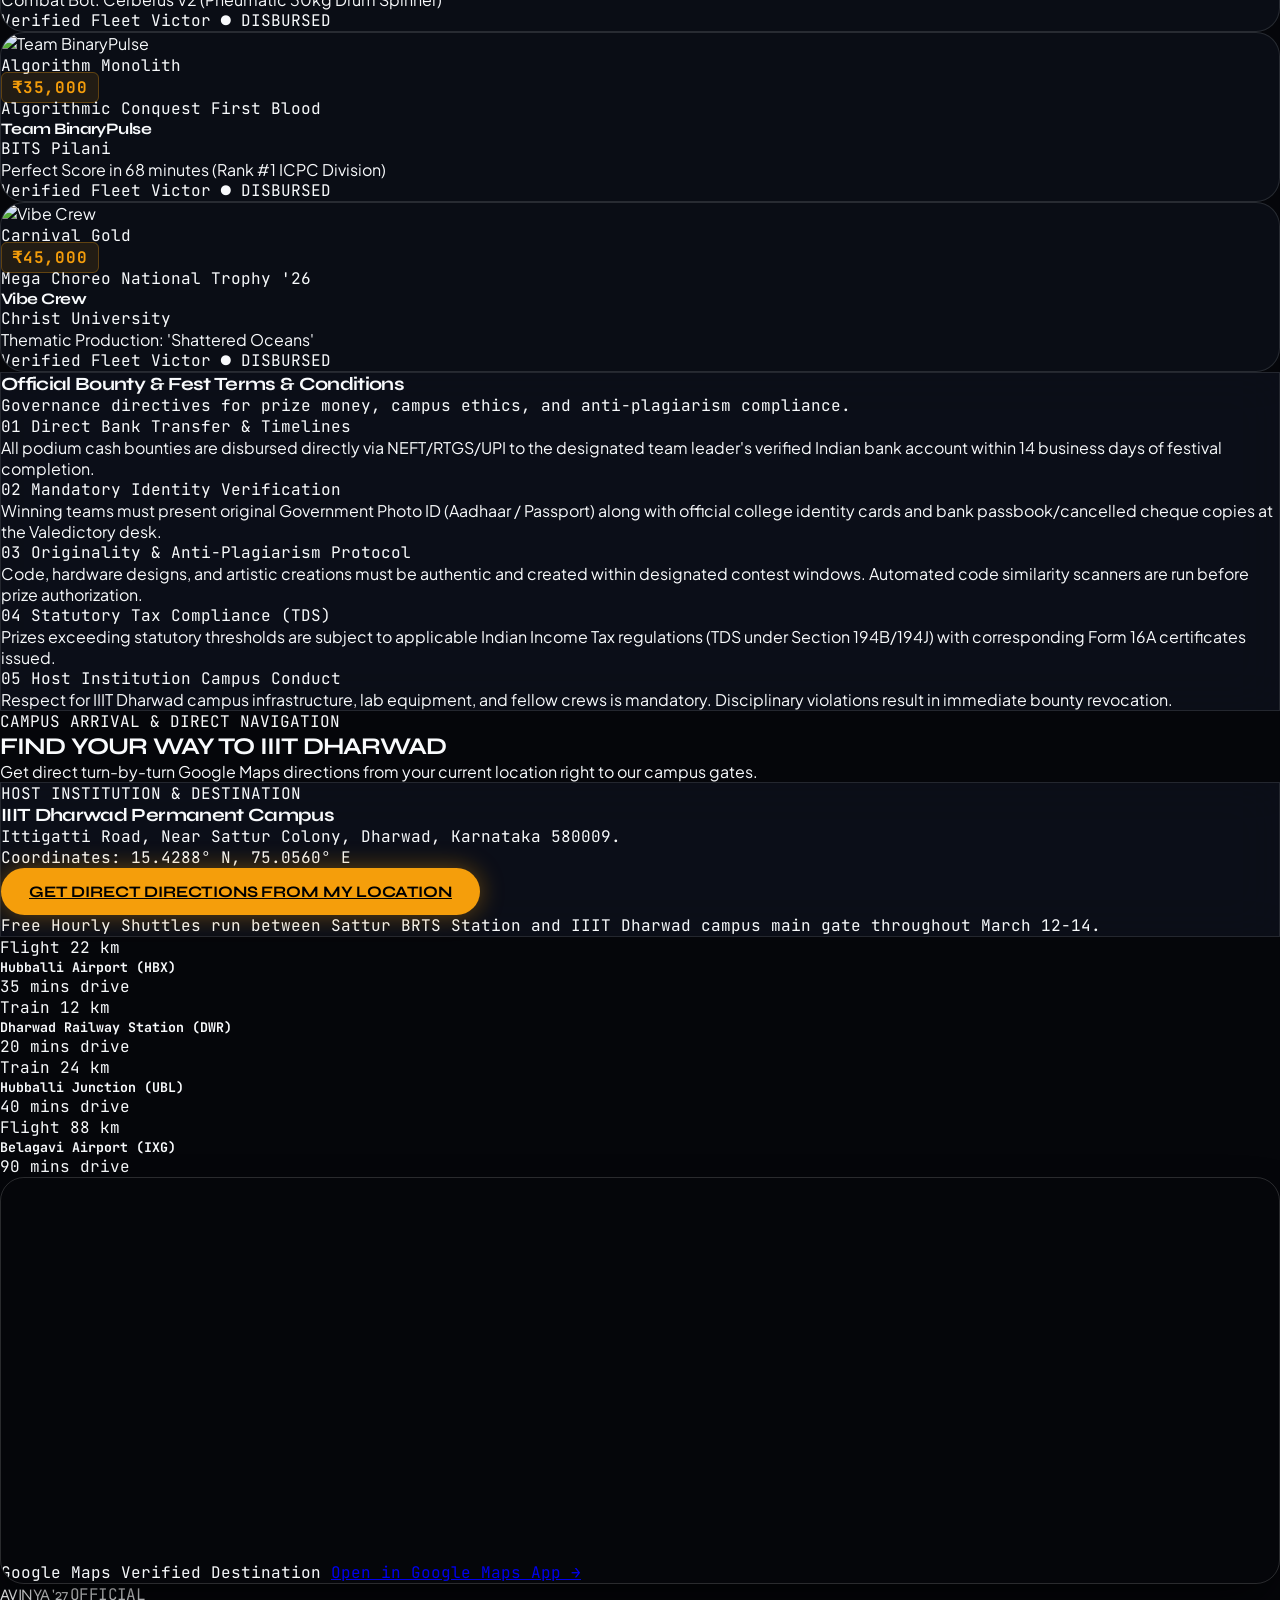
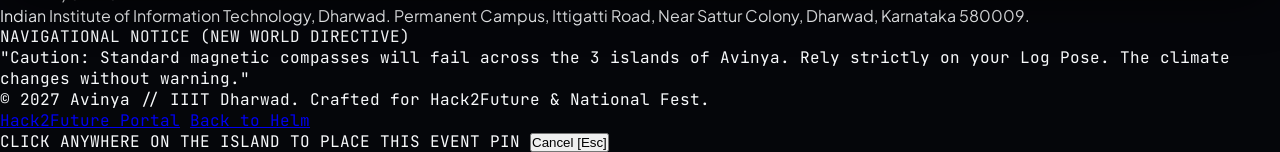
==== commit cb1c3f93: "feat: add showcase event d1-e7 (AI Robo-Wars Championship) to events-data.js with dynamic 7-event pi" ====
--- a/index.html
+++ b/index.html
@@ -311,7 +311,7 @@
             <div class="island-zoom-hud">
               <div class="px-3.5 py-1.5 rounded-full bg-black/80 border border-amber-500/40 text-[11px] font-mono text-amber-300 flex items-center gap-2 backdrop-blur-md">
                 <span class="w-2 h-2 rounded-full bg-emerald-400 animate-ping"></span>
-                <span>ISLAND VIEW: 6 Event Locations Active</span>
+                <span id="hud-count-day1">ISLAND VIEW: 7 Event Locations Active</span>
               </div>
               <div class="flex items-center gap-2">
                 <button onclick="window.resetIslandZoom('day1')" class="px-3 py-1.5 rounded-full bg-white/10 hover:bg-white/20 text-white text-xs font-mono font-bold transition-colors">
@@ -417,7 +417,7 @@
             <div class="island-zoom-hud">
               <div class="px-3.5 py-1.5 rounded-full bg-black/80 border border-pink-500/40 text-[11px] font-mono text-pink-300 flex items-center gap-2 backdrop-blur-md">
                 <span class="w-2 h-2 rounded-full bg-emerald-400 animate-ping"></span>
-                <span>ISLAND VIEW: 6 Event Locations Active</span>
+                <span id="hud-count-day2">ISLAND VIEW: 6 Event Locations Active</span>
               </div>
               <div class="flex items-center gap-2">
                 <button onclick="window.resetIslandZoom('day2')" class="px-3 py-1.5 rounded-full bg-white/10 hover:bg-white/20 text-white text-xs font-mono font-bold transition-colors">
@@ -519,7 +519,7 @@
             <div class="island-zoom-hud">
               <div class="px-3.5 py-1.5 rounded-full bg-black/80 border border-yellow-500/40 text-[11px] font-mono text-yellow-300 flex items-center gap-2 backdrop-blur-md">
                 <span class="w-2 h-2 rounded-full bg-emerald-400 animate-ping"></span>
-                <span>ISLAND VIEW: 6 Event Locations Active</span>
+                <span id="hud-count-day3">ISLAND VIEW: 6 Event Locations Active</span>
               </div>
               <div class="flex items-center gap-2">
                 <button onclick="window.resetIslandZoom('day3')" class="px-3 py-1.5 rounded-full bg-white/10 hover:bg-white/20 text-white text-xs font-mono font-bold transition-colors">
--- a/styles.css
+++ b/styles.css
@@ -1162,6 +1162,10 @@
 .island-entity.is-zoomed .island-pin-anchor:nth-child(4) { transition-delay: 0.24s; }
 .island-entity.is-zoomed .island-pin-anchor:nth-child(5) { transition-delay: 0.30s; }
 .island-entity.is-zoomed .island-pin-anchor:nth-child(6) { transition-delay: 0.36s; }
+.island-entity.is-zoomed .island-pin-anchor:nth-child(7) { transition-delay: 0.42s; }
+.island-entity.is-zoomed .island-pin-anchor:nth-child(8) { transition-delay: 0.48s; }
+.island-entity.is-zoomed .island-pin-anchor:nth-child(9) { transition-delay: 0.54s; }
+.island-entity.is-zoomed .island-pin-anchor:nth-child(10) { transition-delay: 0.60s; }
 
 .island-pin-anchor:hover {
   transform: translate(-50%, -50%) scale(1.15) !important;
